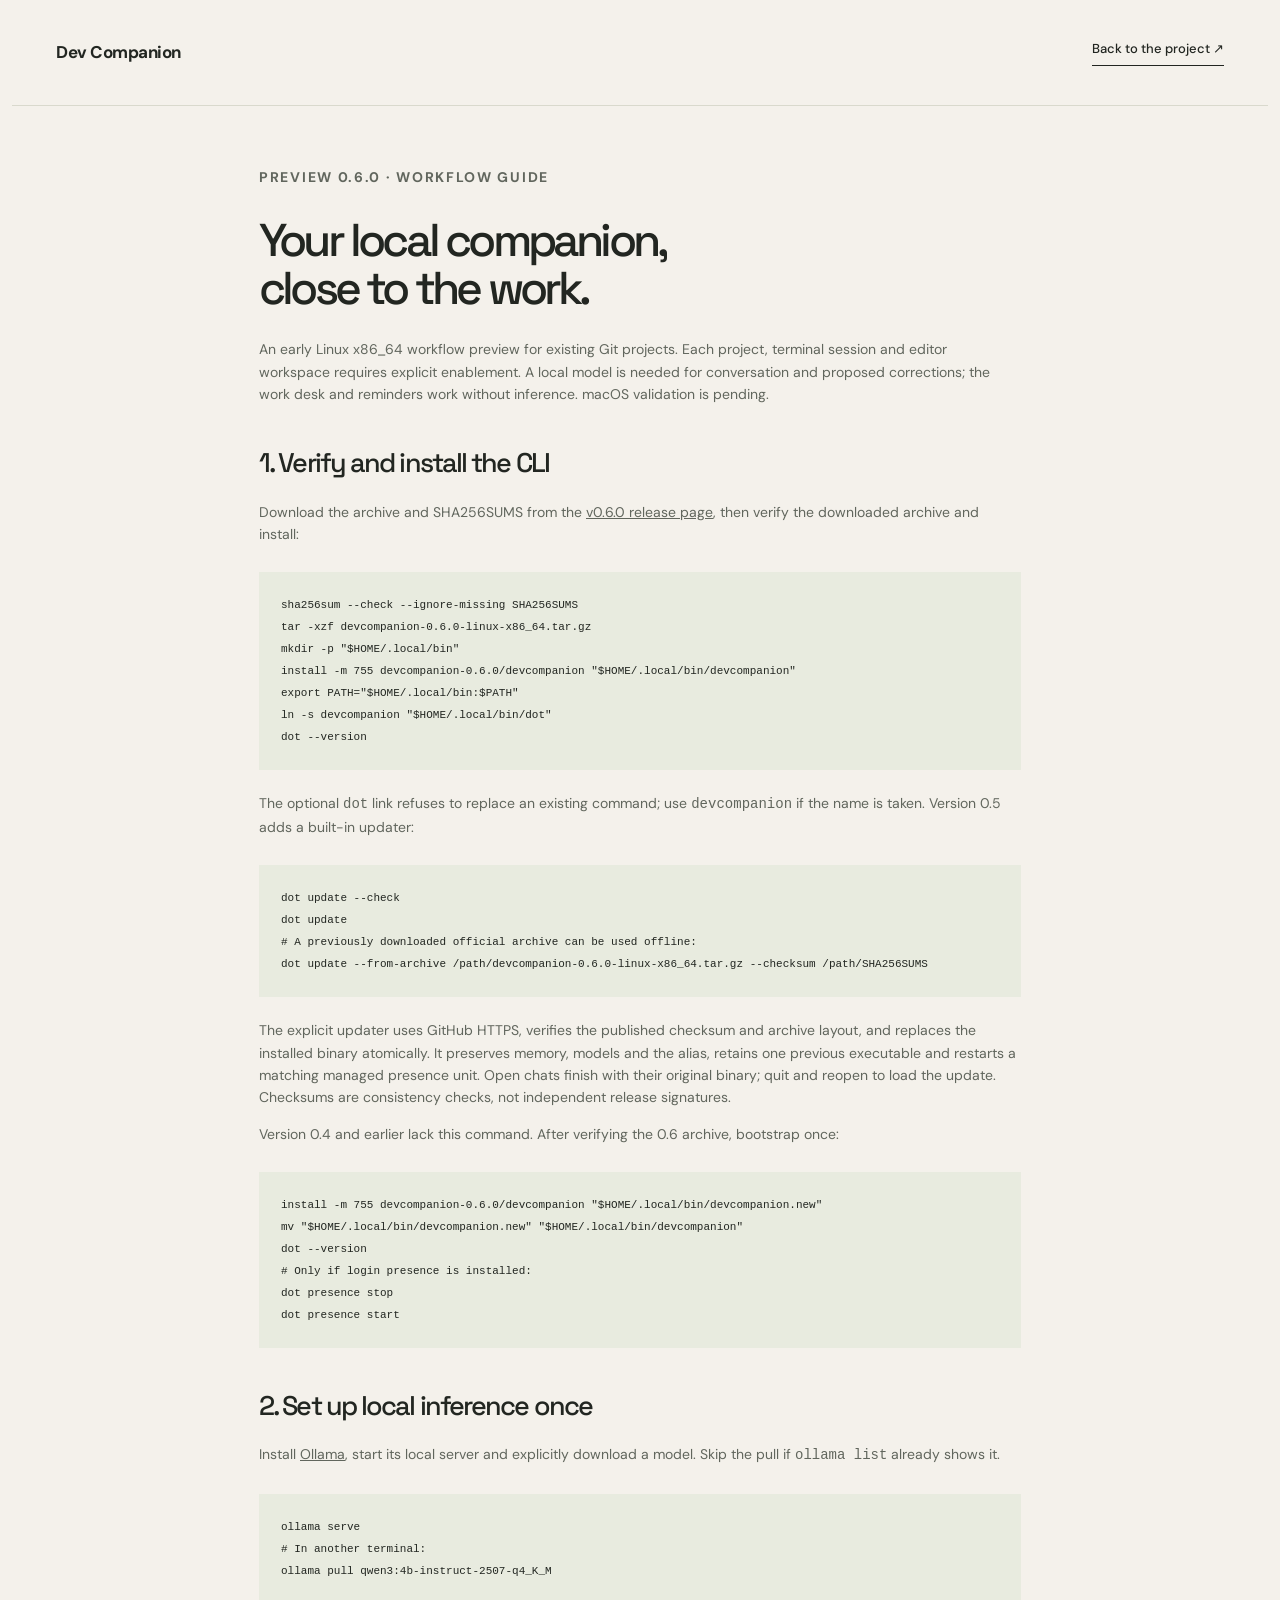
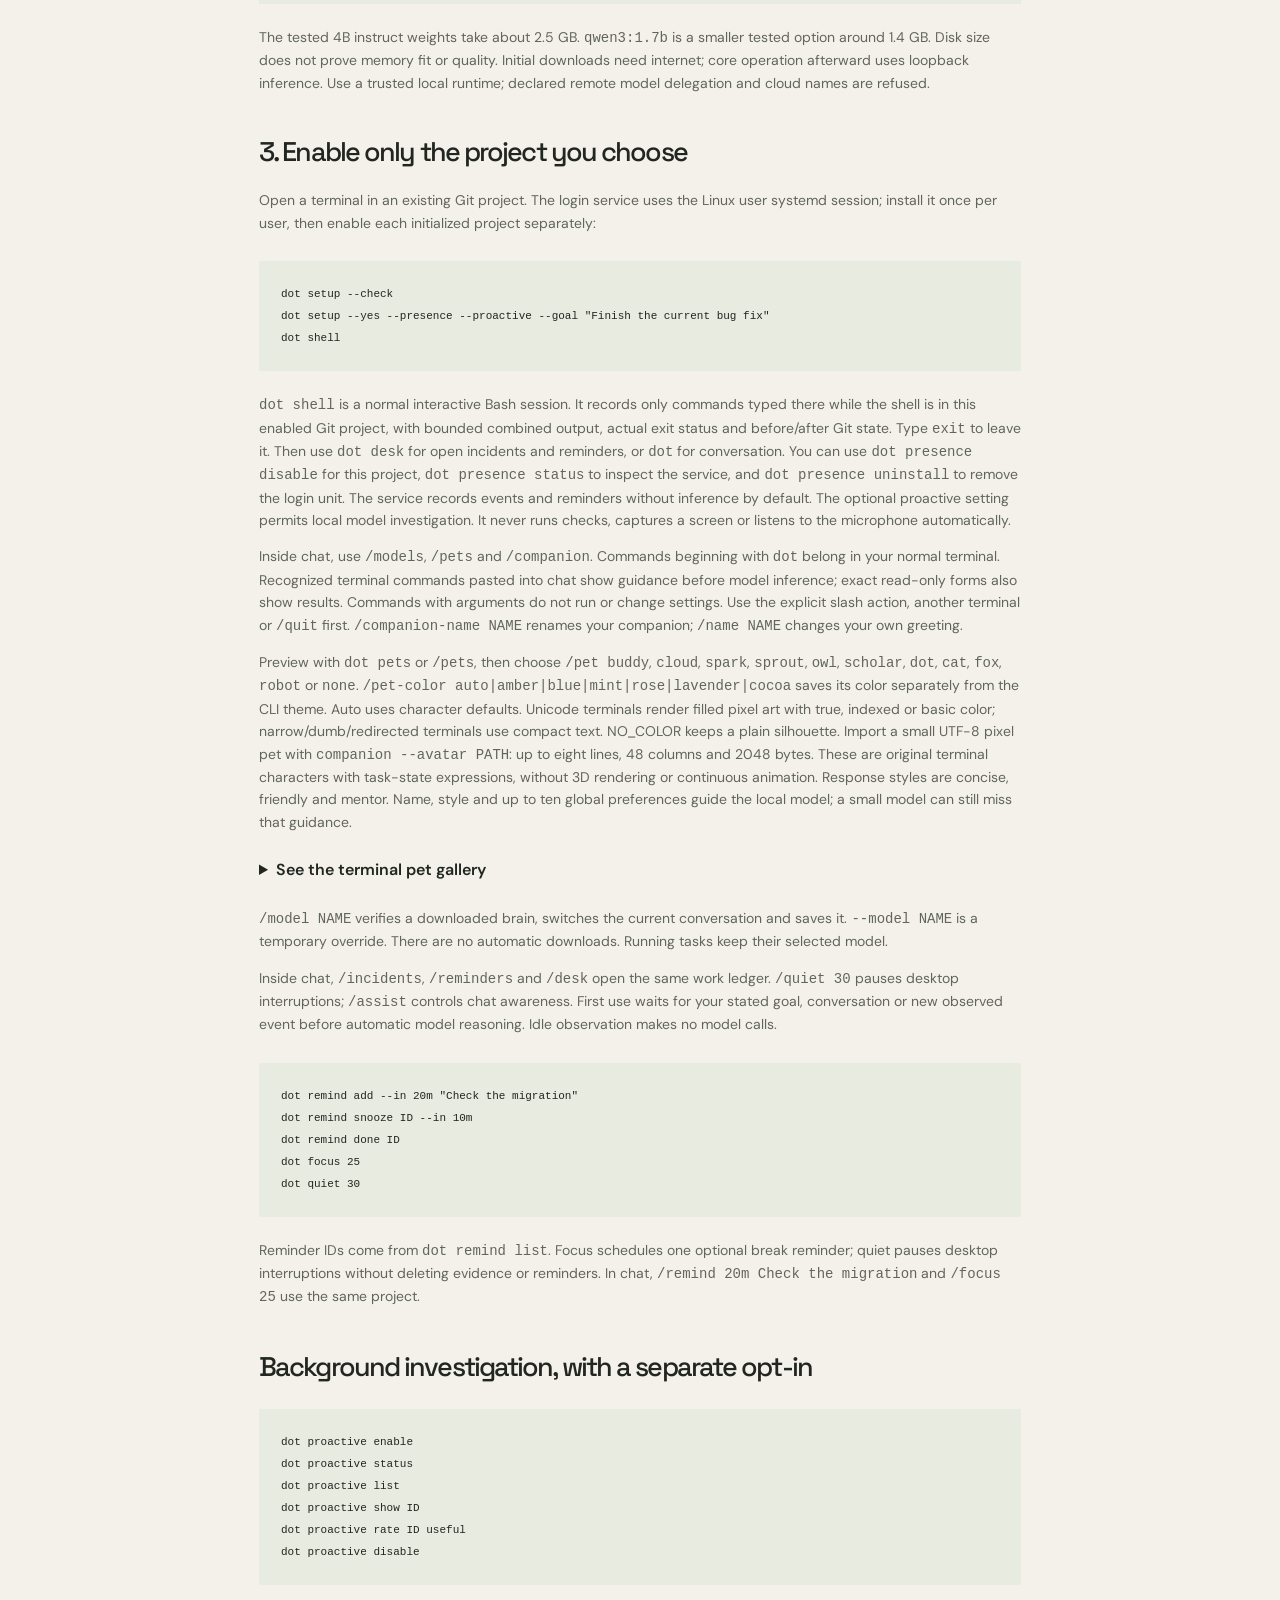
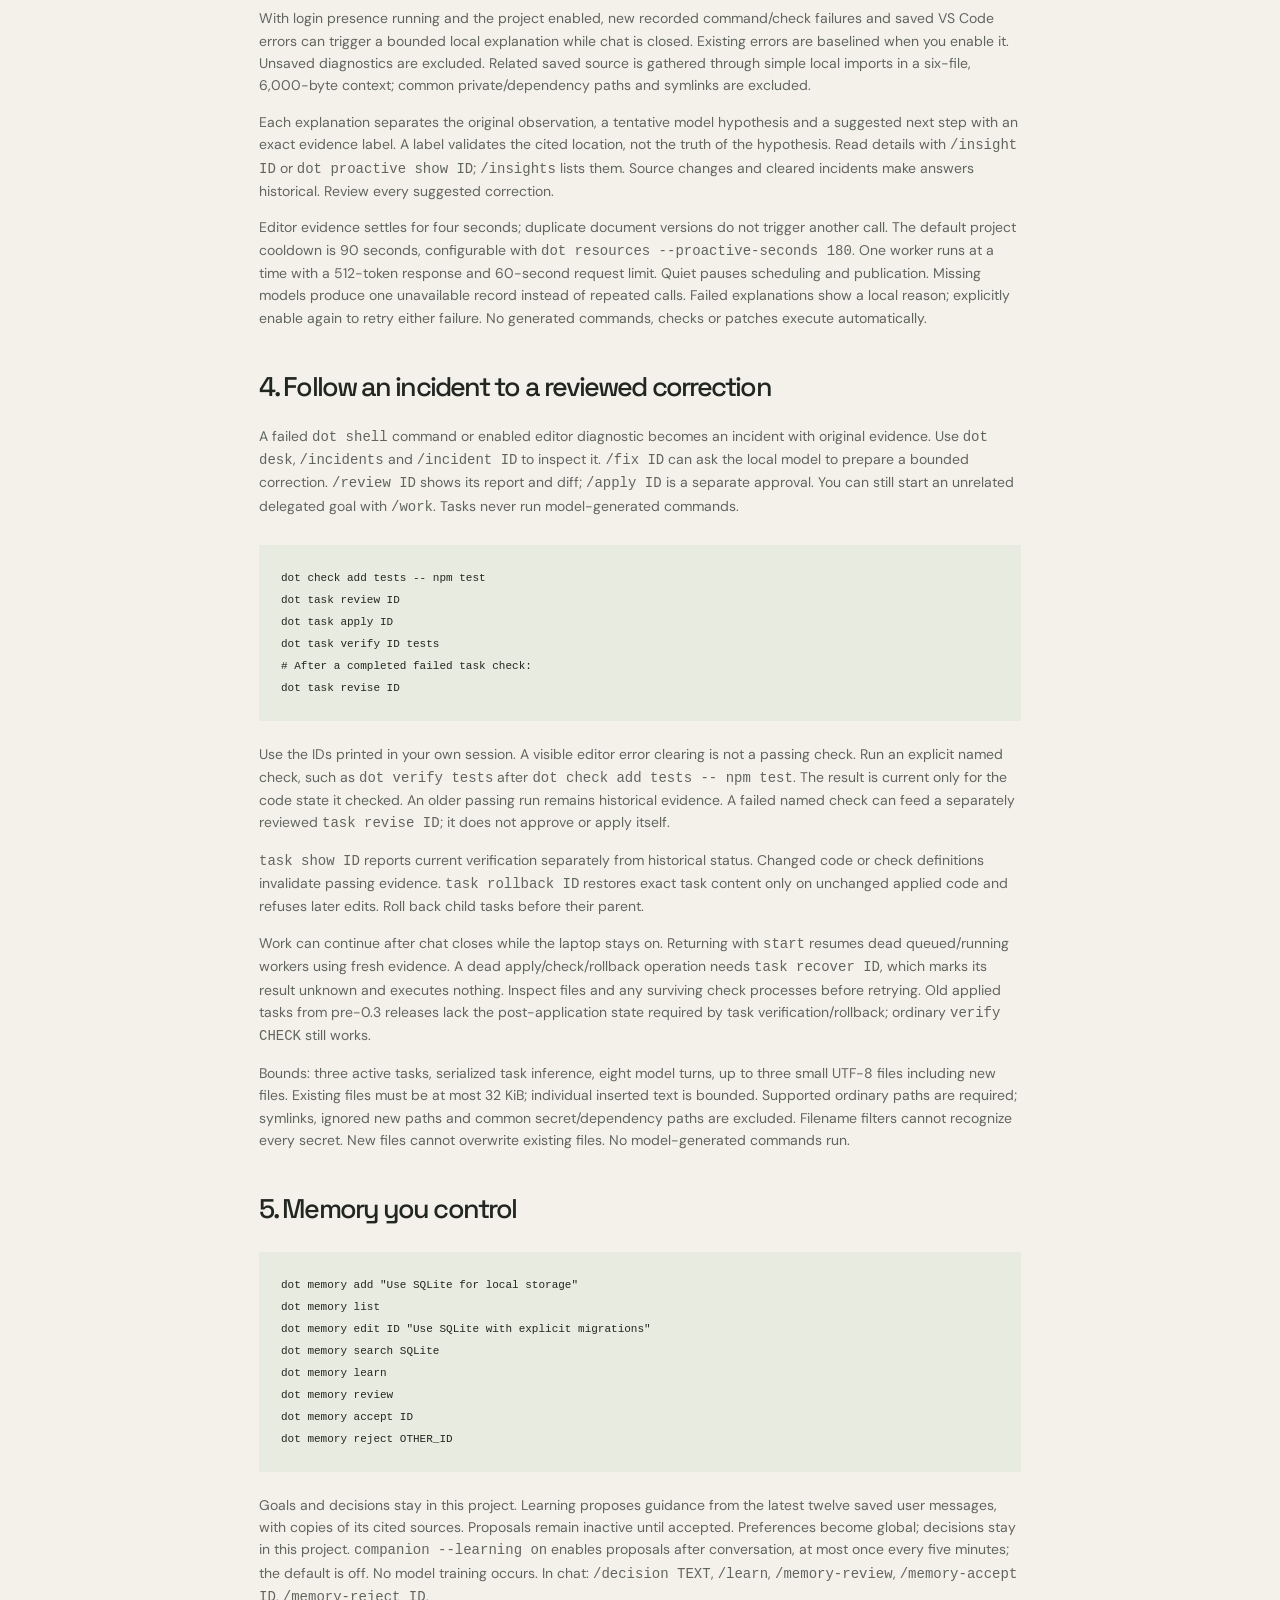
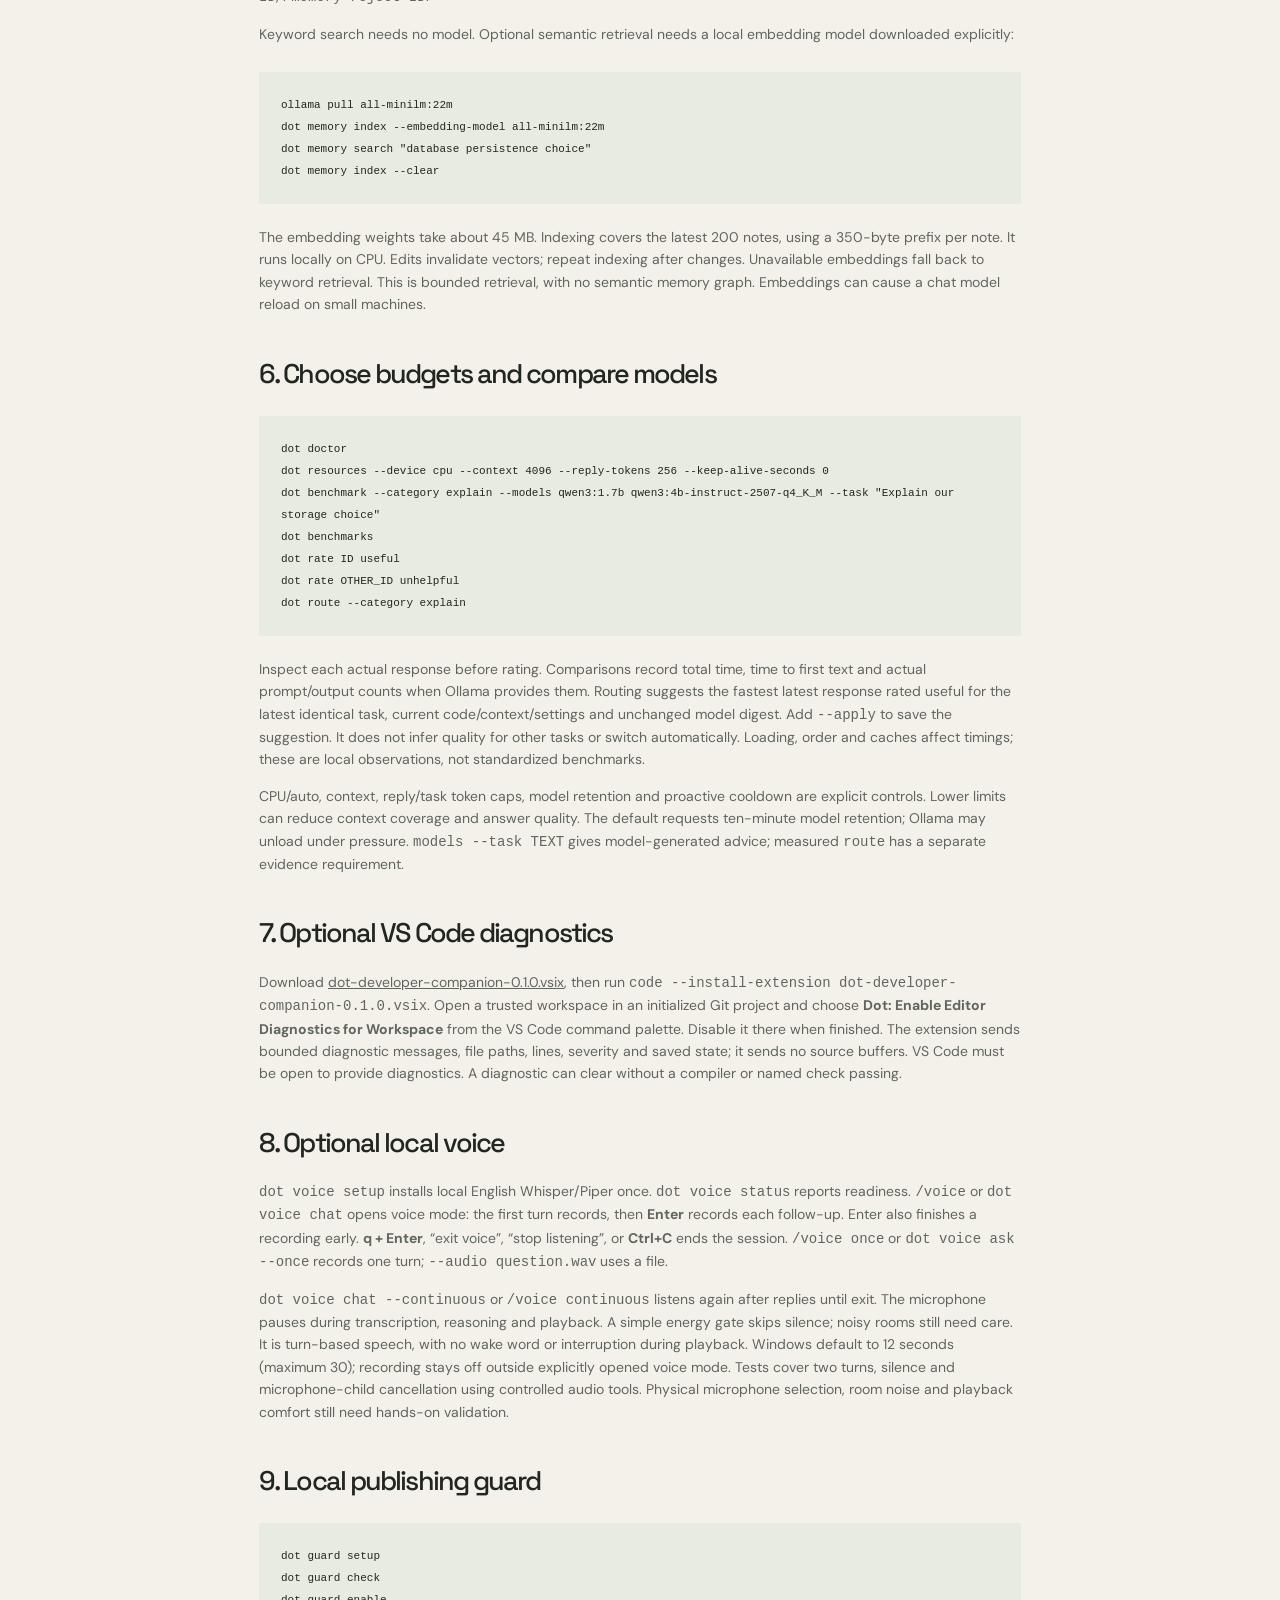
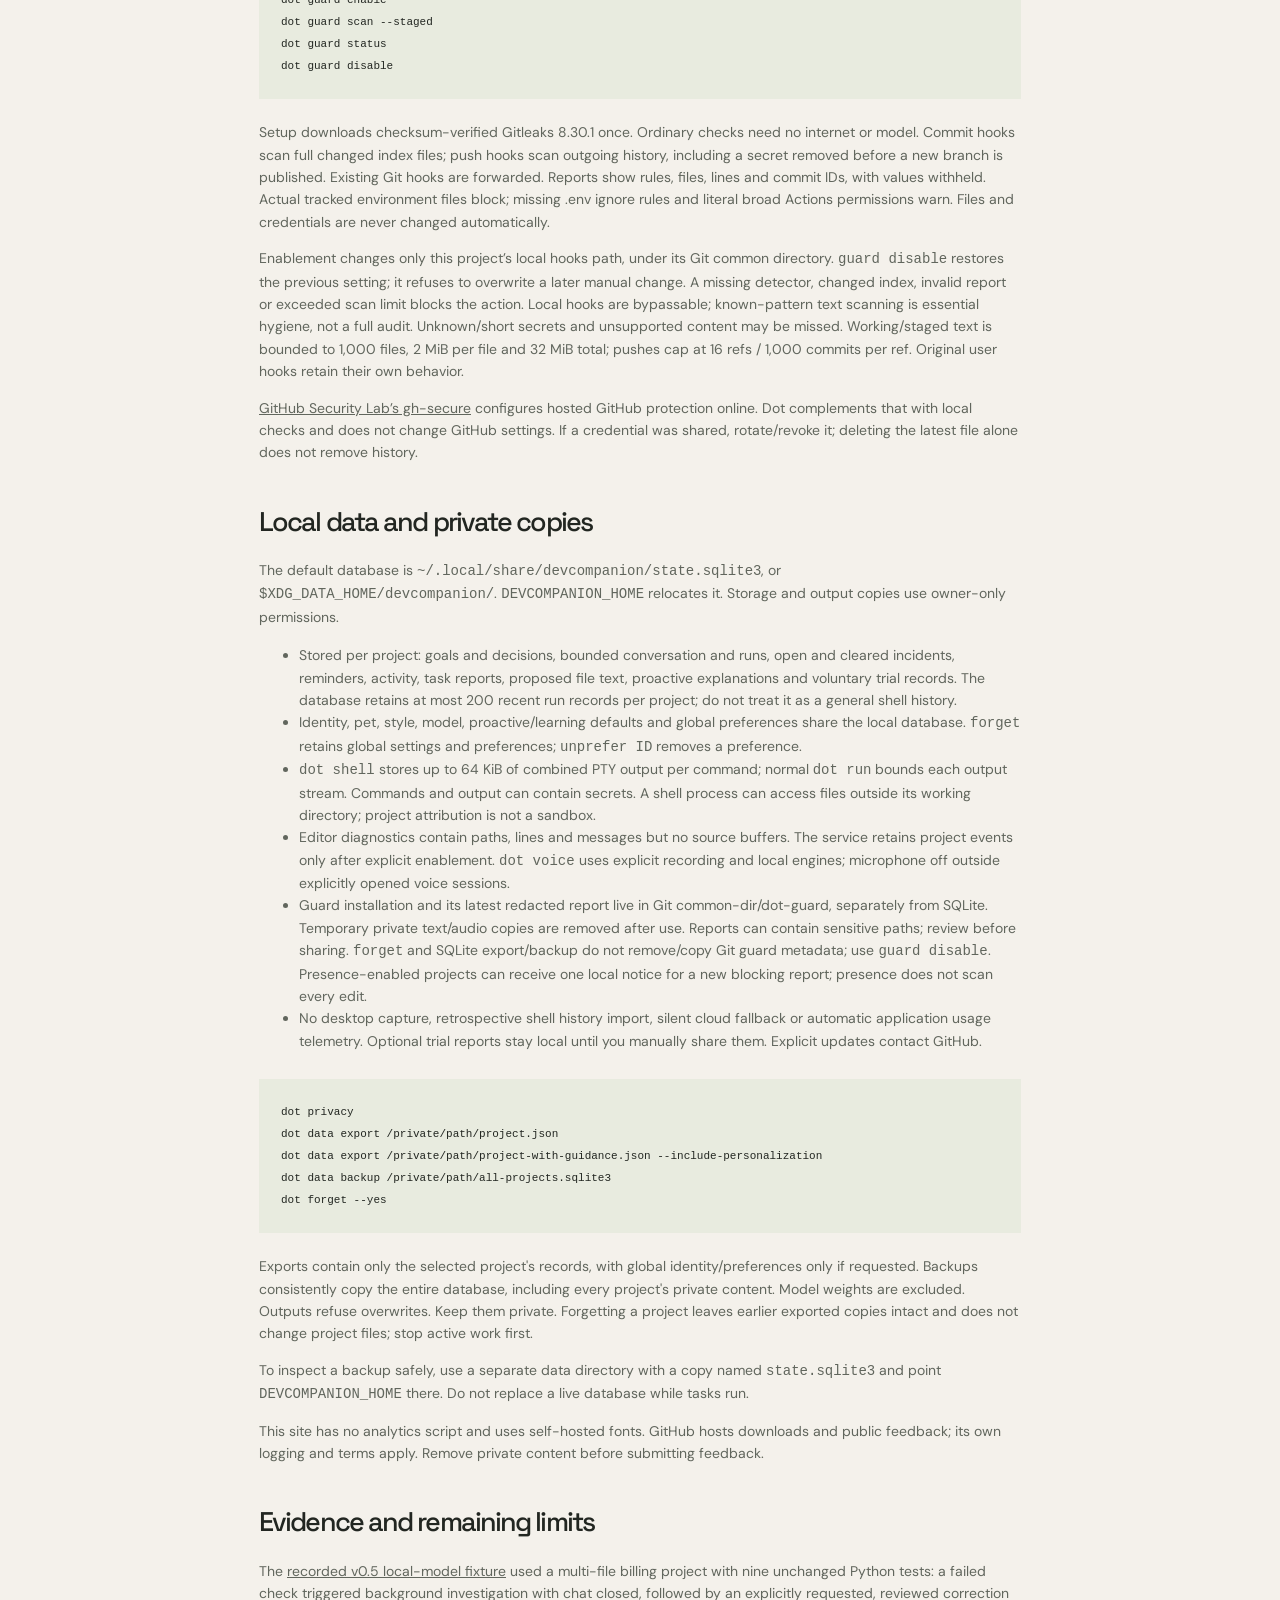
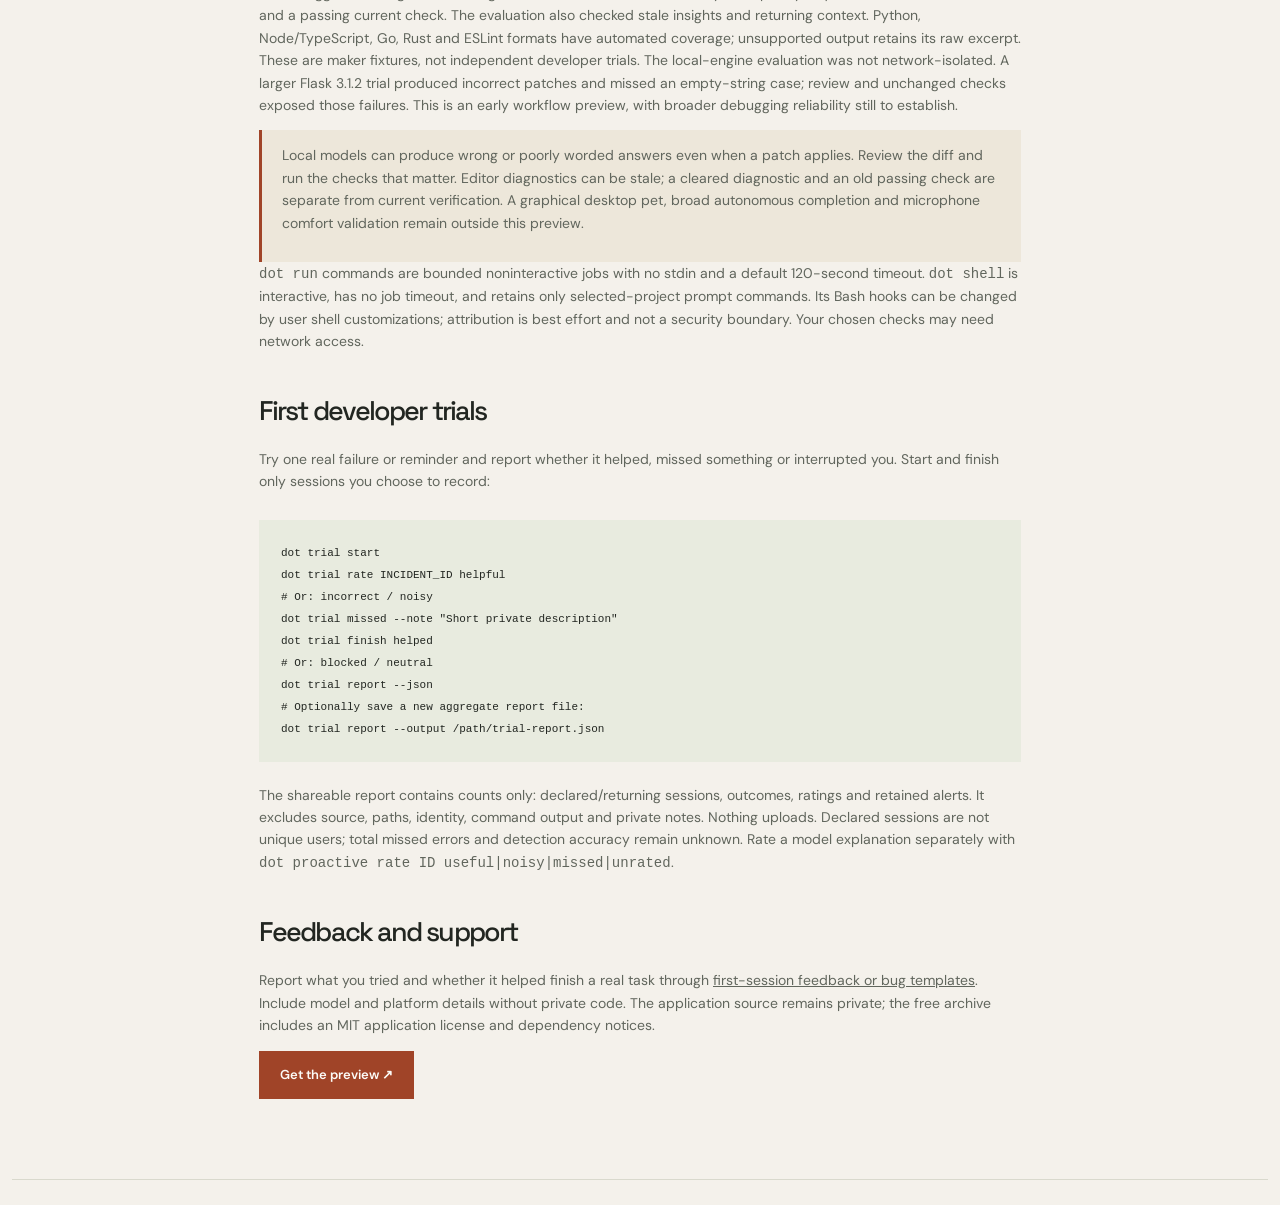
==== guide.html @ 2337be98 "Publish v0.6 secret guard and persistent voice guide" ====
<!doctype html>
<html lang="en"><head><meta charset="utf-8"><meta name="viewport" content="width=device-width,initial-scale=1">
<title>Setup, boundaries and privacy — Dev Companion</title>
<meta name="description" content="Set up the Linux developer workflow preview: project presence, real error evidence, reviewed corrections, optional editor diagnostics and local voice.">
<link rel="icon" href="./favicon.svg"><link rel="stylesheet" href="./fonts.css"><link rel="stylesheet" href="./style.css"></head>
<body><a class="skip" href="#main">Skip to content</a><header class="nav wrap"><a class="brand" href="./">Dev Companion</a><nav aria-label="Main navigation"><a class="nav-cta" href="./">Back to the project ↗</a></nav></header>
<main id="main" class="guide wrap"><p class="eyebrow">PREVIEW 0.6.0 · WORKFLOW GUIDE</p>
<h1>Your local companion,<br>close to the work.</h1>
<p>An early Linux x86_64 workflow preview for existing Git projects. Each project, terminal session and editor workspace requires explicit enablement. A local model is needed for conversation and proposed corrections; the work desk and reminders work without inference. macOS validation is pending.</p>
<h2 id="install">1. Verify and install the CLI</h2>
<p>Download the archive and SHA256SUMS from the <a href="https://github.com/ashuujha/devcompanion-launch/releases/tag/v0.6.0">v0.6.0 release page</a>, then verify the downloaded archive and install:</p>
<pre><code>sha256sum --check --ignore-missing SHA256SUMS
tar -xzf devcompanion-0.6.0-linux-x86_64.tar.gz
mkdir -p "$HOME/.local/bin"
install -m 755 devcompanion-0.6.0/devcompanion "$HOME/.local/bin/devcompanion"
export PATH="$HOME/.local/bin:$PATH"
ln -s devcompanion "$HOME/.local/bin/dot"
dot --version</code></pre>
<p>The optional <code>dot</code> link refuses to replace an existing command; use <code>devcompanion</code> if the name is taken. Version 0.5 adds a built-in updater:</p>
<pre><code>dot update --check
dot update
# A previously downloaded official archive can be used offline:
dot update --from-archive /path/devcompanion-0.6.0-linux-x86_64.tar.gz --checksum /path/SHA256SUMS</code></pre>
<p>The explicit updater uses GitHub HTTPS, verifies the published checksum and archive layout, and replaces the installed binary atomically. It preserves memory, models and the alias, retains one previous executable and restarts a matching managed presence unit. Open chats finish with their original binary; quit and reopen to load the update. Checksums are consistency checks, not independent release signatures.</p>
<p>Version 0.4 and earlier lack this command. After verifying the 0.6 archive, bootstrap once:</p>
<pre><code>install -m 755 devcompanion-0.6.0/devcompanion "$HOME/.local/bin/devcompanion.new"
mv "$HOME/.local/bin/devcompanion.new" "$HOME/.local/bin/devcompanion"
dot --version
# Only if login presence is installed:
dot presence stop
dot presence start</code></pre>
<h2>2. Set up local inference once</h2>
<p>Install <a href="https://ollama.com/download">Ollama</a>, start its local server and explicitly download a model. Skip the pull if <code>ollama list</code> already shows it.</p>
<pre><code>ollama serve
# In another terminal:
ollama pull qwen3:4b-instruct-2507-q4_K_M</code></pre>
<p>The tested 4B instruct weights take about 2.5 GB. <code>qwen3:1.7b</code> is a smaller tested option around 1.4 GB. Disk size does not prove memory fit or quality. Initial downloads need internet; core operation afterward uses loopback inference. Use a trusted local runtime; declared remote model delegation and cloud names are refused.</p>
<h2>3. Enable only the project you choose</h2>
<p>Open a terminal in an existing Git project. The login service uses the Linux user systemd session; install it once per user, then enable each initialized project separately:</p>
<pre><code>dot setup --check
dot setup --yes --presence --proactive --goal "Finish the current bug fix"
dot shell</code></pre>
<p><code>dot shell</code> is a normal interactive Bash session. It records only commands typed there while the shell is in this enabled Git project, with bounded combined output, actual exit status and before/after Git state. Type <code>exit</code> to leave it. Then use <code>dot desk</code> for open incidents and reminders, or <code>dot</code> for conversation. You can use <code>dot presence disable</code> for this project, <code>dot presence status</code> to inspect the service, and <code>dot presence uninstall</code> to remove the login unit. The service records events and reminders without inference by default. The optional proactive setting permits local model investigation. It never runs checks, captures a screen or listens to the microphone automatically.</p>
<p>Inside chat, use <code>/models</code>, <code>/pets</code> and <code>/companion</code>. Commands beginning with <code>dot</code> belong in your normal terminal. Recognized terminal commands pasted into chat show guidance before model inference; exact read-only forms also show results. Commands with arguments do not run or change settings. Use the explicit slash action, another terminal or <code>/quit</code> first. <code>/companion-name NAME</code> renames your companion; <code>/name NAME</code> changes your own greeting.</p>
<p>Preview with <code>dot pets</code> or <code>/pets</code>, then choose <code>/pet buddy</code>, <code>cloud</code>, <code>spark</code>, <code>sprout</code>, <code>owl</code>, <code>scholar</code>, <code>dot</code>, <code>cat</code>, <code>fox</code>, <code>robot</code> or <code>none</code>. <code>/pet-color auto|amber|blue|mint|rose|lavender|cocoa</code> saves its color separately from the CLI theme. Auto uses character defaults. Unicode terminals render filled pixel art with true, indexed or basic color; narrow/dumb/redirected terminals use compact text. NO_COLOR keeps a plain silhouette. Import a small UTF-8 pixel pet with <code>companion --avatar PATH</code>: up to eight lines, 48 columns and 2048 bytes. These are original terminal characters with task-state expressions, without 3D rendering or continuous animation. Response styles are concise, friendly and mentor. Name, style and up to ten global preferences guide the local model; a small model can still miss that guidance.</p>
<details class="pet-preview"><summary>See the terminal pet gallery</summary><img src="./pets-preview.png" alt="Rendered CLI fixture preview of buddy, cloud, spark, sprout, owl and scholar"><p>Rendered from a real terminal capture in a disposable fixture. Artwork is original.</p></details>
<p><code>/model NAME</code> verifies a downloaded brain, switches the current conversation and saves it. <code>--model NAME</code> is a temporary override. There are no automatic downloads. Running tasks keep their selected model.</p>
<p>Inside chat, <code>/incidents</code>, <code>/reminders</code> and <code>/desk</code> open the same work ledger. <code>/quiet 30</code> pauses desktop interruptions; <code>/assist</code> controls chat awareness. First use waits for your stated goal, conversation or new observed event before automatic model reasoning. Idle observation makes no model calls.</p>
<pre><code>dot remind add --in 20m "Check the migration"
dot remind snooze ID --in 10m
dot remind done ID
dot focus 25
dot quiet 30</code></pre>
<p>Reminder IDs come from <code>dot remind list</code>. Focus schedules one optional break reminder; quiet pauses desktop interruptions without deleting evidence or reminders. In chat, <code>/remind 20m Check the migration</code> and <code>/focus 25</code> use the same project.</p>
<h2 id="proactive">Background investigation, with a separate opt-in</h2>
<pre><code>dot proactive enable
dot proactive status
dot proactive list
dot proactive show ID
dot proactive rate ID useful
dot proactive disable</code></pre>
<p>With login presence running and the project enabled, new recorded command/check failures and saved VS Code errors can trigger a bounded local explanation while chat is closed. Existing errors are baselined when you enable it. Unsaved diagnostics are excluded. Related saved source is gathered through simple local imports in a six-file, 6,000-byte context; common private/dependency paths and symlinks are excluded.</p>
<p>Each explanation separates the original observation, a tentative model hypothesis and a suggested next step with an exact evidence label. A label validates the cited location, not the truth of the hypothesis. Read details with <code>/insight ID</code> or <code>dot proactive show ID</code>; <code>/insights</code> lists them. Source changes and cleared incidents make answers historical. Review every suggested correction.</p>
<p>Editor evidence settles for four seconds; duplicate document versions do not trigger another call. The default project cooldown is 90 seconds, configurable with <code>dot resources --proactive-seconds 180</code>. One worker runs at a time with a 512-token response and 60-second request limit. Quiet pauses scheduling and publication. Missing models produce one unavailable record instead of repeated calls. Failed explanations show a local reason; explicitly enable again to retry either failure. No generated commands, checks or patches execute automatically.</p>
<h2>4. Follow an incident to a reviewed correction</h2>
<p>A failed <code>dot shell</code> command or enabled editor diagnostic becomes an incident with original evidence. Use <code>dot desk</code>, <code>/incidents</code> and <code>/incident ID</code> to inspect it. <code>/fix ID</code> can ask the local model to prepare a bounded correction. <code>/review ID</code> shows its report and diff; <code>/apply ID</code> is a separate approval. You can still start an unrelated delegated goal with <code>/work</code>. Tasks never run model-generated commands.</p>
<pre><code>dot check add tests -- npm test
dot task review ID
dot task apply ID
dot task verify ID tests
# After a completed failed task check:
dot task revise ID</code></pre>
<p>Use the IDs printed in your own session. A visible editor error clearing is not a passing check. Run an explicit named check, such as <code>dot verify tests</code> after <code>dot check add tests -- npm test</code>. The result is current only for the code state it checked. An older passing run remains historical evidence. A failed named check can feed a separately reviewed <code>task revise ID</code>; it does not approve or apply itself.</p>
<p><code>task show ID</code> reports current verification separately from historical status. Changed code or check definitions invalidate passing evidence. <code>task rollback ID</code> restores exact task content only on unchanged applied code and refuses later edits. Roll back child tasks before their parent.</p>
<p>Work can continue after chat closes while the laptop stays on. Returning with <code>start</code> resumes dead queued/running workers using fresh evidence. A dead apply/check/rollback operation needs <code>task recover ID</code>, which marks its result unknown and executes nothing. Inspect files and any surviving check processes before retrying. Old applied tasks from pre-0.3 releases lack the post-application state required by task verification/rollback; ordinary <code>verify CHECK</code> still works.</p>
<p>Bounds: three active tasks, serialized task inference, eight model turns, up to three small UTF-8 files including new files. Existing files must be at most 32 KiB; individual inserted text is bounded. Supported ordinary paths are required; symlinks, ignored new paths and common secret/dependency paths are excluded. Filename filters cannot recognize every secret. New files cannot overwrite existing files. No model-generated commands run.</p>
<h2>5. Memory you control</h2>
<pre><code>dot memory add "Use SQLite for local storage"
dot memory list
dot memory edit ID "Use SQLite with explicit migrations"
dot memory search SQLite
dot memory learn
dot memory review
dot memory accept ID
dot memory reject OTHER_ID</code></pre>
<p>Goals and decisions stay in this project. Learning proposes guidance from the latest twelve saved user messages, with copies of its cited sources. Proposals remain inactive until accepted. Preferences become global; decisions stay in this project. <code>companion --learning on</code> enables proposals after conversation, at most once every five minutes; the default is off. No model training occurs. In chat: <code>/decision TEXT</code>, <code>/learn</code>, <code>/memory-review</code>, <code>/memory-accept ID</code>, <code>/memory-reject ID</code>.</p>
<p>Keyword search needs no model. Optional semantic retrieval needs a local embedding model downloaded explicitly:</p>
<pre><code>ollama pull all-minilm:22m
dot memory index --embedding-model all-minilm:22m
dot memory search "database persistence choice"
dot memory index --clear</code></pre>
<p>The embedding weights take about 45 MB. Indexing covers the latest 200 notes, using a 350-byte prefix per note. It runs locally on CPU. Edits invalidate vectors; repeat indexing after changes. Unavailable embeddings fall back to keyword retrieval. This is bounded retrieval, with no semantic memory graph. Embeddings can cause a chat model reload on small machines.</p>
<h2>6. Choose budgets and compare models</h2>
<pre><code>dot doctor
dot resources --device cpu --context 4096 --reply-tokens 256 --keep-alive-seconds 0
dot benchmark --category explain --models qwen3:1.7b qwen3:4b-instruct-2507-q4_K_M --task "Explain our storage choice"
dot benchmarks
dot rate ID useful
dot rate OTHER_ID unhelpful
dot route --category explain</code></pre>
<p>Inspect each actual response before rating. Comparisons record total time, time to first text and actual prompt/output counts when Ollama provides them. Routing suggests the fastest latest response rated useful for the latest identical task, current code/context/settings and unchanged model digest. Add <code>--apply</code> to save the suggestion. It does not infer quality for other tasks or switch automatically. Loading, order and caches affect timings; these are local observations, not standardized benchmarks.</p>
<p>CPU/auto, context, reply/task token caps, model retention and proactive cooldown are explicit controls. Lower limits can reduce context coverage and answer quality. The default requests ten-minute model retention; Ollama may unload under pressure. <code>models --task TEXT</code> gives model-generated advice; measured <code>route</code> has a separate evidence requirement.</p>
<h2 id="editor">7. Optional VS Code diagnostics</h2>
<p>Download <a href="https://github.com/ashuujha/devcompanion-launch/releases/download/v0.6.0/dot-developer-companion-0.1.0.vsix">dot-developer-companion-0.1.0.vsix</a>, then run <code>code --install-extension dot-developer-companion-0.1.0.vsix</code>. Open a trusted workspace in an initialized Git project and choose <strong>Dot: Enable Editor Diagnostics for Workspace</strong> from the VS Code command palette. Disable it there when finished. The extension sends bounded diagnostic messages, file paths, lines, severity and saved state; it sends no source buffers. VS Code must be open to provide diagnostics. A diagnostic can clear without a compiler or named check passing.</p>
<h2 id="voice">8. Optional local voice</h2>
<p><code>dot voice setup</code> installs local English Whisper/Piper once. <code>dot voice status</code> reports readiness. <code>/voice</code> or <code>dot voice chat</code> opens voice mode: the first turn records, then <strong>Enter</strong> records each follow-up. Enter also finishes a recording early. <strong>q + Enter</strong>, “exit voice”, “stop listening”, or <strong>Ctrl+C</strong> ends the session. <code>/voice once</code> or <code>dot voice ask --once</code> records one turn; <code>--audio question.wav</code> uses a file.</p>
<p><code>dot voice chat --continuous</code> or <code>/voice continuous</code> listens again after replies until exit. The microphone pauses during transcription, reasoning and playback. A simple energy gate skips silence; noisy rooms still need care. It is turn-based speech, with no wake word or interruption during playback. Windows default to 12 seconds (maximum 30); recording stays off outside explicitly opened voice mode. Tests cover two turns, silence and microphone-child cancellation using controlled audio tools. Physical microphone selection, room noise and playback comfort still need hands-on validation.</p>
<h2 id="security">9. Local publishing guard</h2>
<pre><code>dot guard setup
dot guard check
dot guard enable
dot guard scan --staged
dot guard status
dot guard disable</code></pre>
<p>Setup downloads checksum-verified Gitleaks 8.30.1 once. Ordinary checks need no internet or model. Commit hooks scan full changed index files; push hooks scan outgoing history, including a secret removed before a new branch is published. Existing Git hooks are forwarded. Reports show rules, files, lines and commit IDs, with values withheld. Actual tracked environment files block; missing .env ignore rules and literal broad Actions permissions warn. Files and credentials are never changed automatically.</p>
<p>Enablement changes only this project’s local hooks path, under its Git common directory. <code>guard disable</code> restores the previous setting; it refuses to overwrite a later manual change. A missing detector, changed index, invalid report or exceeded scan limit blocks the action. Local hooks are bypassable; known-pattern text scanning is essential hygiene, not a full audit. Unknown/short secrets and unsupported content may be missed. Working/staged text is bounded to 1,000 files, 2 MiB per file and 32 MiB total; pushes cap at 16 refs / 1,000 commits per ref. Original user hooks retain their own behavior.</p>
<p><a href="https://github.com/GitHubSecurityLab/gh-secure">GitHub Security Lab’s gh-secure</a> configures hosted GitHub protection online. Dot complements that with local checks and does not change GitHub settings. If a credential was shared, rotate/revoke it; deleting the latest file alone does not remove history.</p>
<h2 id="privacy">Local data and private copies</h2>
<p>The default database is <code>~/.local/share/devcompanion/state.sqlite3</code>, or <code>$XDG_DATA_HOME/devcompanion/</code>. <code>DEVCOMPANION_HOME</code> relocates it. Storage and output copies use owner-only permissions.</p>
<ul><li>Stored per project: goals and decisions, bounded conversation and runs, open and cleared incidents, reminders, activity, task reports, proposed file text, proactive explanations and voluntary trial records. The database retains at most 200 recent run records per project; do not treat it as a general shell history.</li><li>Identity, pet, style, model, proactive/learning defaults and global preferences share the local database. <code>forget</code> retains global settings and preferences; <code>unprefer ID</code> removes a preference.</li><li><code>dot shell</code> stores up to 64 KiB of combined PTY output per command; normal <code>dot run</code> bounds each output stream. Commands and output can contain secrets. A shell process can access files outside its working directory; project attribution is not a sandbox.</li><li>Editor diagnostics contain paths, lines and messages but no source buffers. The service retains project events only after explicit enablement. <code>dot voice</code> uses explicit recording and local engines; microphone off outside explicitly opened voice sessions.</li><li>Guard installation and its latest redacted report live in Git common-dir/dot-guard, separately from SQLite. Temporary private text/audio copies are removed after use. Reports can contain sensitive paths; review before sharing. <code>forget</code> and SQLite export/backup do not remove/copy Git guard metadata; use <code>guard disable</code>. Presence-enabled projects can receive one local notice for a new blocking report; presence does not scan every edit.</li><li>No desktop capture, retrospective shell history import, silent cloud fallback or automatic application usage telemetry. Optional trial reports stay local until you manually share them. Explicit updates contact GitHub.</li></ul>
<pre><code>dot privacy
dot data export /private/path/project.json
dot data export /private/path/project-with-guidance.json --include-personalization
dot data backup /private/path/all-projects.sqlite3
dot forget --yes</code></pre>
<p>Exports contain only the selected project's records, with global identity/preferences only if requested. Backups consistently copy the entire database, including every project's private content. Model weights are excluded. Outputs refuse overwrites. Keep them private. Forgetting a project leaves earlier exported copies intact and does not change project files; stop active work first.</p>
<p>To inspect a backup safely, use a separate data directory with a copy named <code>state.sqlite3</code> and point <code>DEVCOMPANION_HOME</code> there. Do not replace a live database while tasks run.</p>
<p>This site has no analytics script and uses self-hosted fonts. GitHub hosts downloads and public feedback; its own logging and terms apply. Remove private content before submitting feedback.</p>
<h2 id="limits">Evidence and remaining limits</h2>
<p>The <a href="./demo.txt">recorded v0.5 local-model fixture</a> used a multi-file billing project with nine unchanged Python tests: a failed check triggered background investigation with chat closed, followed by an explicitly requested, reviewed correction and a passing current check. The evaluation also checked stale insights and returning context. Python, Node/TypeScript, Go, Rust and ESLint formats have automated coverage; unsupported output retains its raw excerpt. These are maker fixtures, not independent developer trials. The local-engine evaluation was not network-isolated. A larger Flask 3.1.2 trial produced incorrect patches and missed an empty-string case; review and unchanged checks exposed those failures. This is an early workflow preview, with broader debugging reliability still to establish.</p>
<div class="notice"><p>Local models can produce wrong or poorly worded answers even when a patch applies. Review the diff and run the checks that matter. Editor diagnostics can be stale; a cleared diagnostic and an old passing check are separate from current verification. A graphical desktop pet, broad autonomous completion and microphone comfort validation remain outside this preview.</p></div>
<p><code>dot run</code> commands are bounded noninteractive jobs with no stdin and a default 120-second timeout. <code>dot shell</code> is interactive, has no job timeout, and retains only selected-project prompt commands. Its Bash hooks can be changed by user shell customizations; attribution is best effort and not a security boundary. Your chosen checks may need network access.</p>
<h2 id="trials">First developer trials</h2>
<p>Try one real failure or reminder and report whether it helped, missed something or interrupted you. Start and finish only sessions you choose to record:</p>
<pre><code>dot trial start
dot trial rate INCIDENT_ID helpful
# Or: incorrect / noisy
dot trial missed --note "Short private description"
dot trial finish helped
# Or: blocked / neutral
dot trial report --json
# Optionally save a new aggregate report file:
dot trial report --output /path/trial-report.json</code></pre>
<p>The shareable report contains counts only: declared/returning sessions, outcomes, ratings and retained alerts. It excludes source, paths, identity, command output and private notes. Nothing uploads. Declared sessions are not unique users; total missed errors and detection accuracy remain unknown. Rate a model explanation separately with <code>dot proactive rate ID useful|noisy|missed|unrated</code>.</p>
<h2>Feedback and support</h2><p>Report what you tried and whether it helped finish a real task through <a href="https://github.com/ashuujha/devcompanion-launch/issues/new/choose">first-session feedback or bug templates</a>. Include model and platform details without private code. The application source remains private; the free archive includes an MIT application license and dependency notices.</p>
<a class="button" href="./#start">Get the preview ↗</a></main><footer class="wrap"><a href="./">Dev Companion</a><a href="https://github.com/ashuujha/devcompanion-launch">Releases & feedback ↗</a></footer></body></html>
---- fonts.css ----
@font-face {
  font-family: 'DM Sans';
  font-style: normal;
  font-weight: 400;
  font-display: swap;
  src: url(./fonts/dm-sans-400.woff2) format('woff2');
  unicode-range: U+0000-00FF, U+0131, U+0152-0153, U+02BB-02BC, U+02C6, U+02DA, U+02DC, U+0304, U+0308, U+0329, U+2000-206F, U+20AC, U+2122, U+2191, U+2193, U+2212, U+2215, U+FEFF, U+FFFD;
}

@font-face {
  font-family: 'DM Sans';
  font-style: normal;
  font-weight: 500;
  font-display: swap;
  src: url(./fonts/dm-sans-500.woff2) format('woff2');
  unicode-range: U+0000-00FF, U+0131, U+0152-0153, U+02BB-02BC, U+02C6, U+02DA, U+02DC, U+0304, U+0308, U+0329, U+2000-206F, U+20AC, U+2122, U+2191, U+2193, U+2212, U+2215, U+FEFF, U+FFFD;
}

@font-face {
  font-family: 'DM Sans';
  font-style: normal;
  font-weight: 600;
  font-display: swap;
  src: url(./fonts/dm-sans-600.woff2) format('woff2');
  unicode-range: U+0000-00FF, U+0131, U+0152-0153, U+02BB-02BC, U+02C6, U+02DA, U+02DC, U+0304, U+0308, U+0329, U+2000-206F, U+20AC, U+2122, U+2191, U+2193, U+2212, U+2215, U+FEFF, U+FFFD;
}

@font-face {
  font-family: 'DM Sans';
  font-style: normal;
  font-weight: 700;
  font-display: swap;
  src: url(./fonts/dm-sans-700.woff2) format('woff2');
  unicode-range: U+0000-00FF, U+0131, U+0152-0153, U+02BB-02BC, U+02C6, U+02DA, U+02DC, U+0304, U+0308, U+0329, U+2000-206F, U+20AC, U+2122, U+2191, U+2193, U+2212, U+2215, U+FEFF, U+FFFD;
}

@font-face {
  font-family: 'Space Grotesk';
  font-style: normal;
  font-weight: 500;
  font-display: swap;
  src: url(./fonts/space-grotesk-500.woff2) format('woff2');
  unicode-range: U+0000-00FF, U+0131, U+0152-0153, U+02BB-02BC, U+02C6, U+02DA, U+02DC, U+0304, U+0308, U+0329, U+2000-206F, U+20AC, U+2122, U+2191, U+2193, U+2212, U+2215, U+FEFF, U+FFFD;
}

@font-face {
  font-family: 'Space Grotesk';
  font-style: normal;
  font-weight: 700;
  font-display: swap;
  src: url(./fonts/space-grotesk-700.woff2) format('woff2');
  unicode-range: U+0000-00FF, U+0131, U+0152-0153, U+02BB-02BC, U+02C6, U+02DA, U+02DC, U+0304, U+0308, U+0329, U+2000-206F, U+20AC, U+2122, U+2191, U+2193, U+2212, U+2215, U+FEFF, U+FFFD;
}
---- style.css ----
:root{--paper:#f4f1eb;--ink:#222621;--muted:#61665d;--line:#d9d9cd;--accent:#a04428;--white:#fcfbf7;--green:#47664d}*{box-sizing:border-box}html{scroll-behavior:smooth;scroll-padding-top:30px}body{margin:0;background:var(--paper);color:var(--ink);font-family:'DM Sans',Arial,sans-serif;line-height:1.6}a{color:inherit;text-decoration:none}button{font:inherit}a:focus-visible,button:focus-visible{outline:3px solid var(--accent);outline-offset:5px}button,a{-webkit-tap-highlight-color:transparent}button{cursor:pointer}[hidden]{display:none!important}.wrap{max-width:1256px;margin:auto;padding-left:44px;padding-right:44px}.nav{height:106px;display:flex;align-items:center;justify-content:space-between;border-bottom:1px solid var(--line)}.brand{display:inline-flex;align-items:center;gap:12px;font-weight:700;letter-spacing:-.5px;font-size:17px;white-space:nowrap}.mark{width:36px;height:36px;display:inline-flex;align-items:center;justify-content:center;background:var(--ink);color:var(--paper);border-radius:50%;font-family:'Space Grotesk',Arial;font-size:20px;letter-spacing:-3px;padding-right:3px}.mark span{color:#c0ccac}.preview{font-size:10px;font-weight:500;border:1px solid var(--line);padding:2px 7px;margin-left:0;border-radius:3px;letter-spacing:0}.nav nav{display:flex;align-items:center;gap:32px;font-size:13px;font-weight:500}.nav-cta{border-bottom:1px solid var(--ink);padding-bottom:5px}.nav-cta span{margin-left:15px}.hero{display:grid;grid-template-columns:1.05fr 1fr;gap:70px;padding-top:92px;padding-bottom:87px;align-items:center}.eyebrow{font-size:10px;font-weight:700;letter-spacing:1.7px;display:flex;align-items:center;gap:10px;margin:0 0 29px}.dot{display:inline-block;width:6px;height:6px;border-radius:50%;background:var(--green)}h1,h2,h3,p{margin-top:0}h1,h2,h3{font-family:'Space Grotesk',Arial,sans-serif}h1{font-size:clamp(48px,5.1vw,67px);line-height:1.03;font-weight:500;letter-spacing:-3.8px;margin-bottom:26px}h1 span{color:var(--accent)}.lead{font-size:17px;color:var(--muted);max-width:440px;line-height:1.75;margin-bottom:31px}.hero-actions{display:flex;align-items:center;gap:26px}.button{display:inline-flex;gap:25px;justify-content:space-between;align-items:center;border:1px solid var(--accent);padding:13px 20px;background:var(--accent);color:var(--white);font-weight:600;font-size:13px;transition:background .18s,transform .18s}.button:hover{background:#853820;transform:translateY(-2px)}.text-link{font-size:13px;font-weight:600;border-bottom:1px solid var(--line);padding:5px 0}.text-link span{margin-left:12px}.fine{font-size:10px;line-height:1.6;color:var(--muted);margin-top:16px;margin-bottom:0}.fine a{text-decoration:underline}.notebook{align-self:center;padding-top:20px}.notebook-heading{display:flex;justify-content:space-between;font-size:9px;letter-spacing:1.3px;font-weight:600;padding:0 0 15px}.terminal{background:#252b26;color:#e3e9de;border-radius:7px;box-shadow:14px 16px 0 #e0e3d7;overflow:hidden}.terminal-bar{background:#2d342f;height:43px;display:flex;align-items:center;gap:5px;padding:0 17px}.terminal-dot{background:#69746a;width:5px;height:5px;border-radius:50%}.terminal-title{font-size:9px;margin-left:16px;color:#bdc8bc;font-family:monospace}.local-badge{margin-left:auto;font-size:8px;color:#c6d6b4;border:1px solid #55634f;letter-spacing:1px;padding:1px 5px}.terminal-body{padding:28px 28px 24px;font-family:ui-monospace,'SFMono-Regular',Consolas,monospace;font-size:11px;line-height:1.9}.terminal-body p{margin-bottom:14px}.prompt{color:#d9a075;margin-right:12px}.terminal-muted{color:#acb9ab}.terminal-white{color:#ebefe5}.terminal-divider{border-bottom:1px solid #495146;margin:22px 0}.speaker{font-size:8px;letter-spacing:1.5px;color:#d2a383;margin-bottom:7px!important}.terminal-foot{font-size:9px;color:#b6c8a6;border-top:1px solid #495146;padding-top:14px;margin-top:22px!important;margin-bottom:0!important}.notebook-caption{display:flex;justify-content:space-between;font-size:9px;line-height:1.5;padding-top:30px;color:var(--muted)}.notebook-caption span:first-child{font-style:italic}.principles{border-top:1px solid var(--line);border-bottom:1px solid var(--line);display:flex;justify-content:space-between;gap:12px;padding-top:23px;padding-bottom:23px;font-size:9px;letter-spacing:1px;font-weight:600;color:var(--muted)}.experience{padding-top:96px;padding-bottom:94px}.section-intro{max-width:650px}.section-intro .eyebrow{margin-bottom:18px}h2{font-weight:500;font-size:40px;letter-spacing:-1.9px;line-height:1.16;margin-bottom:22px}.section-intro>p:last-child{font-size:15px;color:var(--muted);max-width:510px}.experience-grid{display:grid;grid-template-columns:1fr 1fr;gap:65px;margin-top:44px}.step{display:flex;align-items:flex-start;gap:20px;text-align:left;border:none;border-top:1px solid var(--line);background:transparent;padding:22px 12px 22px 0;width:100%;color:var(--ink);transition:padding-left .2s}.step:last-child{border-bottom:1px solid var(--line)}.step-number{font-size:10px;color:var(--muted);padding-top:5px;min-width:20px}.step>span:nth-child(2){display:flex;flex-direction:column;gap:6px}.step strong{font-family:'Space Grotesk',Arial;font-size:18px;letter-spacing:-.5px;font-weight:500}.step>span:nth-child(2)>span{font-size:12px;line-height:1.7;color:var(--muted);max-width:315px}.step-arrow{margin-left:auto;padding-top:3px;color:var(--muted)}.step.active{padding-left:13px;background:#ebece1}.step.active .step-number,.step.active .step-arrow{color:var(--accent)}.detail-panel{border:1px solid var(--line);background:var(--white);padding:28px 32px;min-height:340px}.panel-label{font-size:8px;letter-spacing:1.4px;color:var(--accent);font-weight:700;margin-bottom:14px}.detail-panel h3{font-size:24px;font-weight:500;letter-spacing:-1px;margin-bottom:14px}.detail-panel>div>p:not(.panel-label){font-size:12px;color:var(--muted);line-height:1.8}.memory-note{background:#eef0e5;padding:19px 21px;margin-top:22px;border-left:2px solid #718367}.note-label{font-size:8px;letter-spacing:1.1px;color:#53614e;font-weight:700}.memory-note p{font-size:12px;margin:10px 0 13px;line-height:1.8}.note-meta{font-size:9px;color:var(--muted)}.panel-foot{font-size:10px!important;margin:19px 0 0}.local-section{background:#e8ebdf;border-top:1px solid #d4d9ca;border-bottom:1px solid #d4d9ca}.local-grid{padding-top:77px;padding-bottom:77px;display:grid;grid-template-columns:.8fr 1.2fr;gap:100px}.local-grid h2{font-size:46px}.local-grid>div>p:not(.eyebrow){font-size:14px;max-width:315px;color:var(--muted);margin-bottom:25px}.local-facts{display:grid;grid-template-columns:1fr 1fr;gap:32px 42px;padding-top:6px}.local-facts article>span{font-size:9px;color:var(--accent);display:block;margin-bottom:12px}.local-facts h3{font-size:17px;font-weight:500;letter-spacing:-.6px;margin-bottom:10px}.local-facts p{font-size:12px;color:#50584d;margin:0;line-height:1.8}.start{padding-top:96px;padding-bottom:83px}.start-grid{display:grid;grid-template-columns:.8fr 1.2fr;gap:27px;margin-top:35px}.download-card{padding:28px;border:1px solid var(--line);background:var(--white)}.release-label{font-size:9px;letter-spacing:1.3px;color:var(--accent)}.download-card h3{font-size:24px;font-weight:500;letter-spacing:-1px;margin:14px 0 13px}.download-card>p:not(.fine){font-size:12px;color:var(--muted);max-width:285px}.download-card .button{margin-top:12px}.small-link{display:block;width:fit-content;font-size:10px;margin-top:16px}.setup-card{border:1px solid var(--line);padding:25px 28px;display:flex;flex-direction:column;background:#eaece2}.setup-title{display:flex;align-items:center;justify-content:space-between;gap:15px}.setup-title>span{font-size:8px;letter-spacing:1px;font-weight:600}.copy{border:1px solid #a5afa0;background:transparent;padding:6px 10px;font-size:9px;color:var(--ink)}pre{white-space:pre-wrap;overflow-wrap:anywhere;font-size:11px;line-height:2;margin:27px 0 22px}code{font-family:ui-monospace,'SFMono-Regular',Consolas,monospace}.setup-card>p{font-size:11px;color:var(--muted);line-height:1.9;margin-top:auto;margin-bottom:0}.feedback{border-top:1px solid var(--line);padding-top:53px;padding-bottom:64px;display:flex;align-items:center;justify-content:space-between;gap:50px}.feedback h2{font-size:30px;letter-spacing:-1.2px}.feedback .eyebrow{margin-bottom:17px}.feedback p:last-child{font-size:12px;max-width:555px;color:var(--muted);margin:0}.outline{background:transparent;color:var(--accent);white-space:nowrap}.outline:hover{background:#f0e4d9}footer{display:flex;align-items:center;justify-content:space-between;gap:22px;border-top:1px solid var(--line);padding-top:28px;padding-bottom:28px}footer .brand{font-size:13px}footer .mark{width:28px;height:28px;font-size:16px}footer p{font-size:9px;color:var(--muted);margin:0}footer>div{display:flex;gap:20px;font-size:9px}.skip{position:absolute;top:-100px;left:20px;padding:10px 20px;background:var(--ink);color:white;z-index:10}.skip:focus{top:10px}.sr-only{position:absolute;width:1px;height:1px;margin:-1px;padding:0;overflow:hidden;clip:rect(0,0,0,0);white-space:nowrap;border:0}.guide{max-width:850px;padding-top:60px;padding-bottom:80px}.guide h1{font-size:46px}.guide h2{font-size:27px;margin-top:42px}.guide h3{font-size:19px;margin-top:26px}.guide p,.guide li{font-size:14px;color:var(--muted)}.guide a:not(.button){text-decoration:underline}.guide pre{background:#e8ebdf;padding:22px}.guide table{border-collapse:collapse;width:100%;font-size:12px}.guide td,.guide th{text-align:left;vertical-align:top;border-bottom:1px solid var(--line);padding:12px}.guide th{font-weight:600}.guide .notice{border-left:3px solid var(--accent);padding:14px 20px;background:#ede7da}
@media(min-width:1450px){.hero{padding-top:115px;padding-bottom:112px}h1{font-size:72px}.notebook{padding-top:20px}}
@media(max-width:1000px){.wrap{padding-left:30px;padding-right:30px}.hero{gap:35px;padding-top:66px}h1{font-size:54px;letter-spacing:-2.8px}.hero-actions{gap:18px;flex-wrap:wrap}.terminal-body{padding:22px}.local-grid{gap:65px}.experience-grid{gap:35px}.principles{font-size:8px}.setup-title{align-items:flex-start}.nav nav{gap:22px}}
@media(max-width:760px){.wrap{padding-left:23px;padding-right:23px}.nav{height:84px}.nav nav>a:not(.nav-cta){display:none}.nav nav{font-size:11px}.brand{font-size:14px;gap:9px}.preview{display:none}.hero{grid-template-columns:1fr;gap:33px;padding-top:48px;padding-bottom:45px}h1{font-size:56px;letter-spacing:-3px}.lead{font-size:15px;max-width:430px}.eyebrow{font-size:8px;margin-bottom:24px;letter-spacing:1.1px}.hero-actions{gap:23px}.fine{font-size:9px}.notebook{max-width:490px;width:100%;padding:5px 10px 0 0}.terminal-body{font-size:10px;line-height:1.9;padding:24px}.principles{display:grid;grid-template-columns:1fr 1fr;gap:15px;font-size:8px;letter-spacing:.6px;padding-top:20px;padding-bottom:20px}.experience{padding-top:57px;padding-bottom:57px}h2{font-size:33px;letter-spacing:-1.5px}.section-intro>p:last-child{font-size:13px}.experience-grid{grid-template-columns:1fr;gap:24px;margin-top:28px}.step{padding-top:18px;padding-bottom:18px}.detail-panel{padding:24px;min-height:330px}.local-grid{grid-template-columns:1fr;gap:35px;padding-top:48px;padding-bottom:50px}.local-grid h2{font-size:38px}.local-facts{gap:27px 21px}.local-facts h3{font-size:16px}.local-facts p{font-size:11px}.start{padding-top:57px;padding-bottom:50px}.start-grid{grid-template-columns:1fr;gap:20px}.setup-card,.download-card{padding:24px}.setup-title{align-items:center}.feedback{flex-direction:column;align-items:flex-start;gap:25px;padding-top:38px;padding-bottom:45px}.feedback h2{font-size:28px}footer{flex-wrap:wrap;justify-content:flex-start;gap:17px}footer p{width:100%;order:3}footer>div{margin-left:auto;gap:15px}.guide{padding-top:40px}.guide h1{font-size:36px}.guide table{font-size:11px}.guide td,.guide th{padding:9px 5px}}
@media(prefers-reduced-motion:reduce){html{scroll-behavior:auto}*{transition:none!important}}

.terminal-identity{display:flex;align-items:center;gap:18px;margin-bottom:18px}.terminal-identity p{margin:0}.terminal-pet{flex-shrink:0;image-rendering:pixelated;object-fit:contain}.pet-preview{margin:24px 0}.pet-preview summary{cursor:pointer;font-weight:600}.pet-preview img{display:block;max-width:100%;height:auto;margin-top:16px;border-radius:6px}
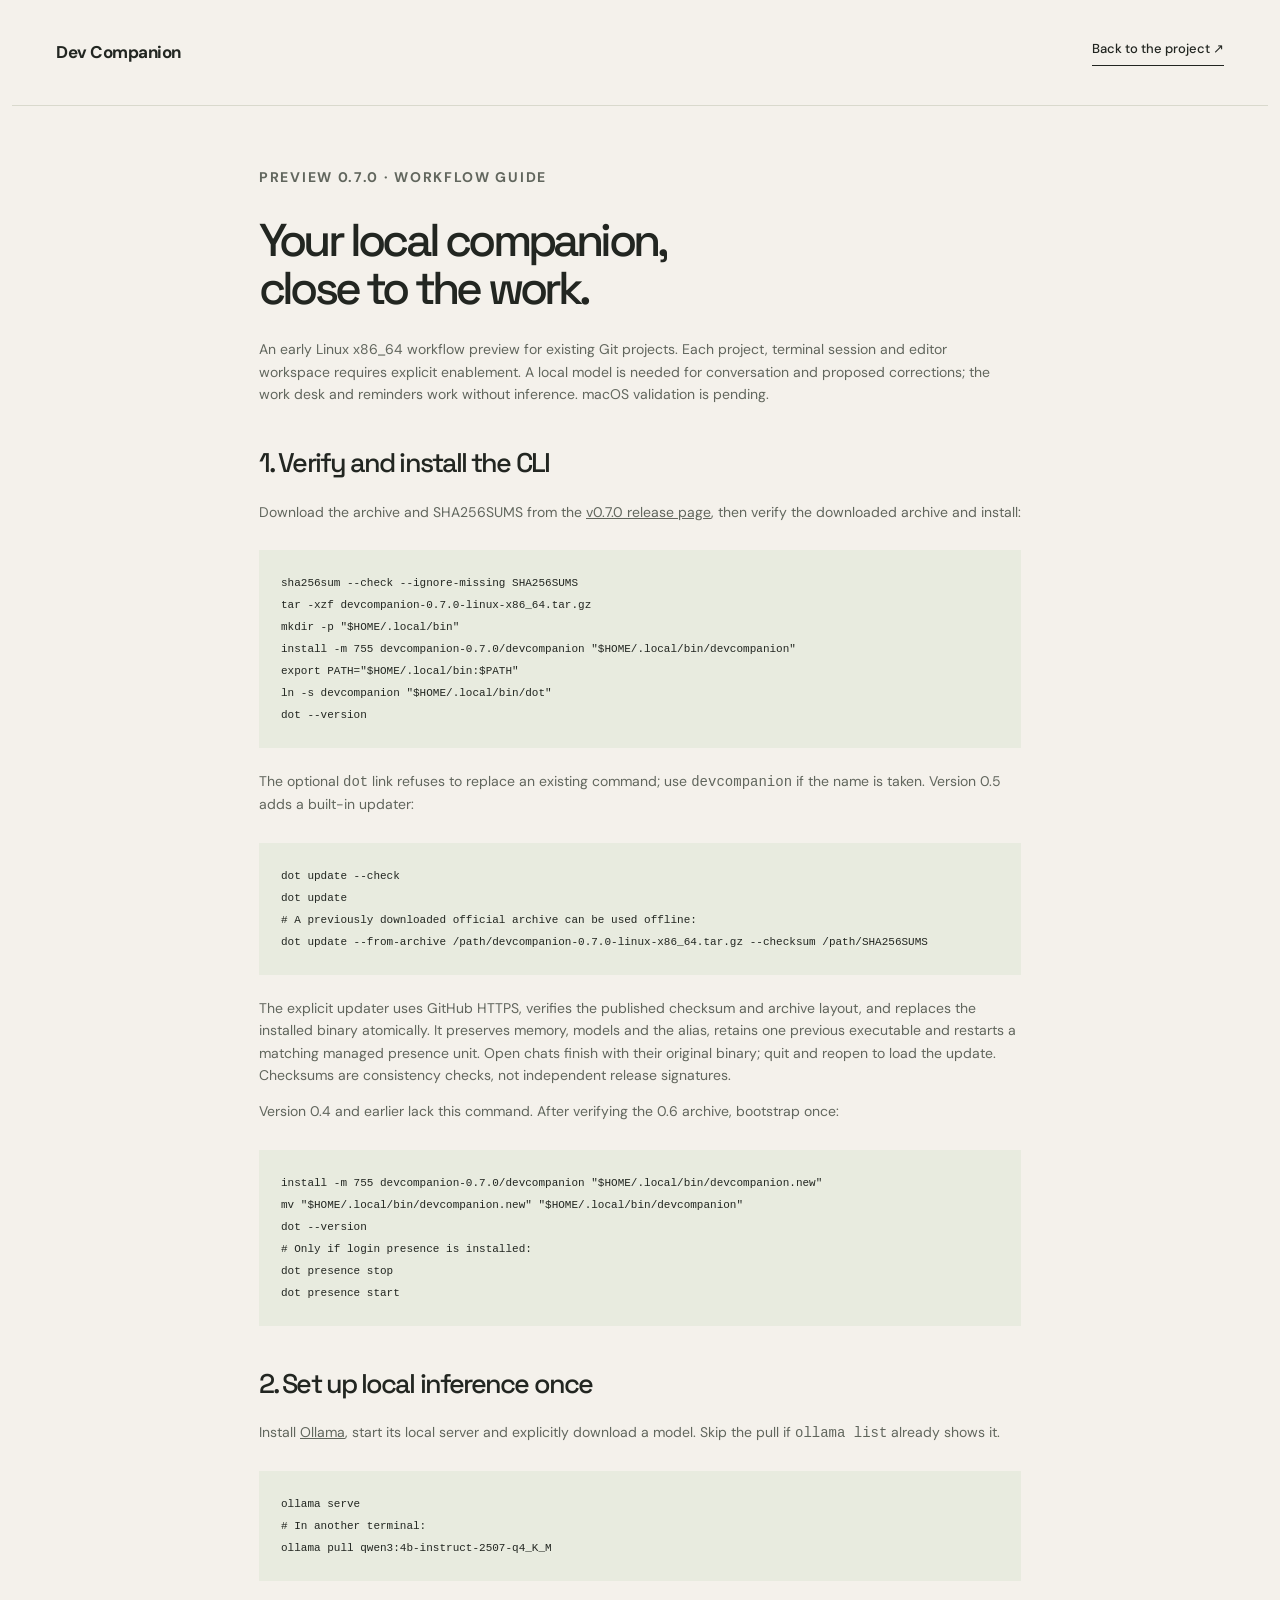
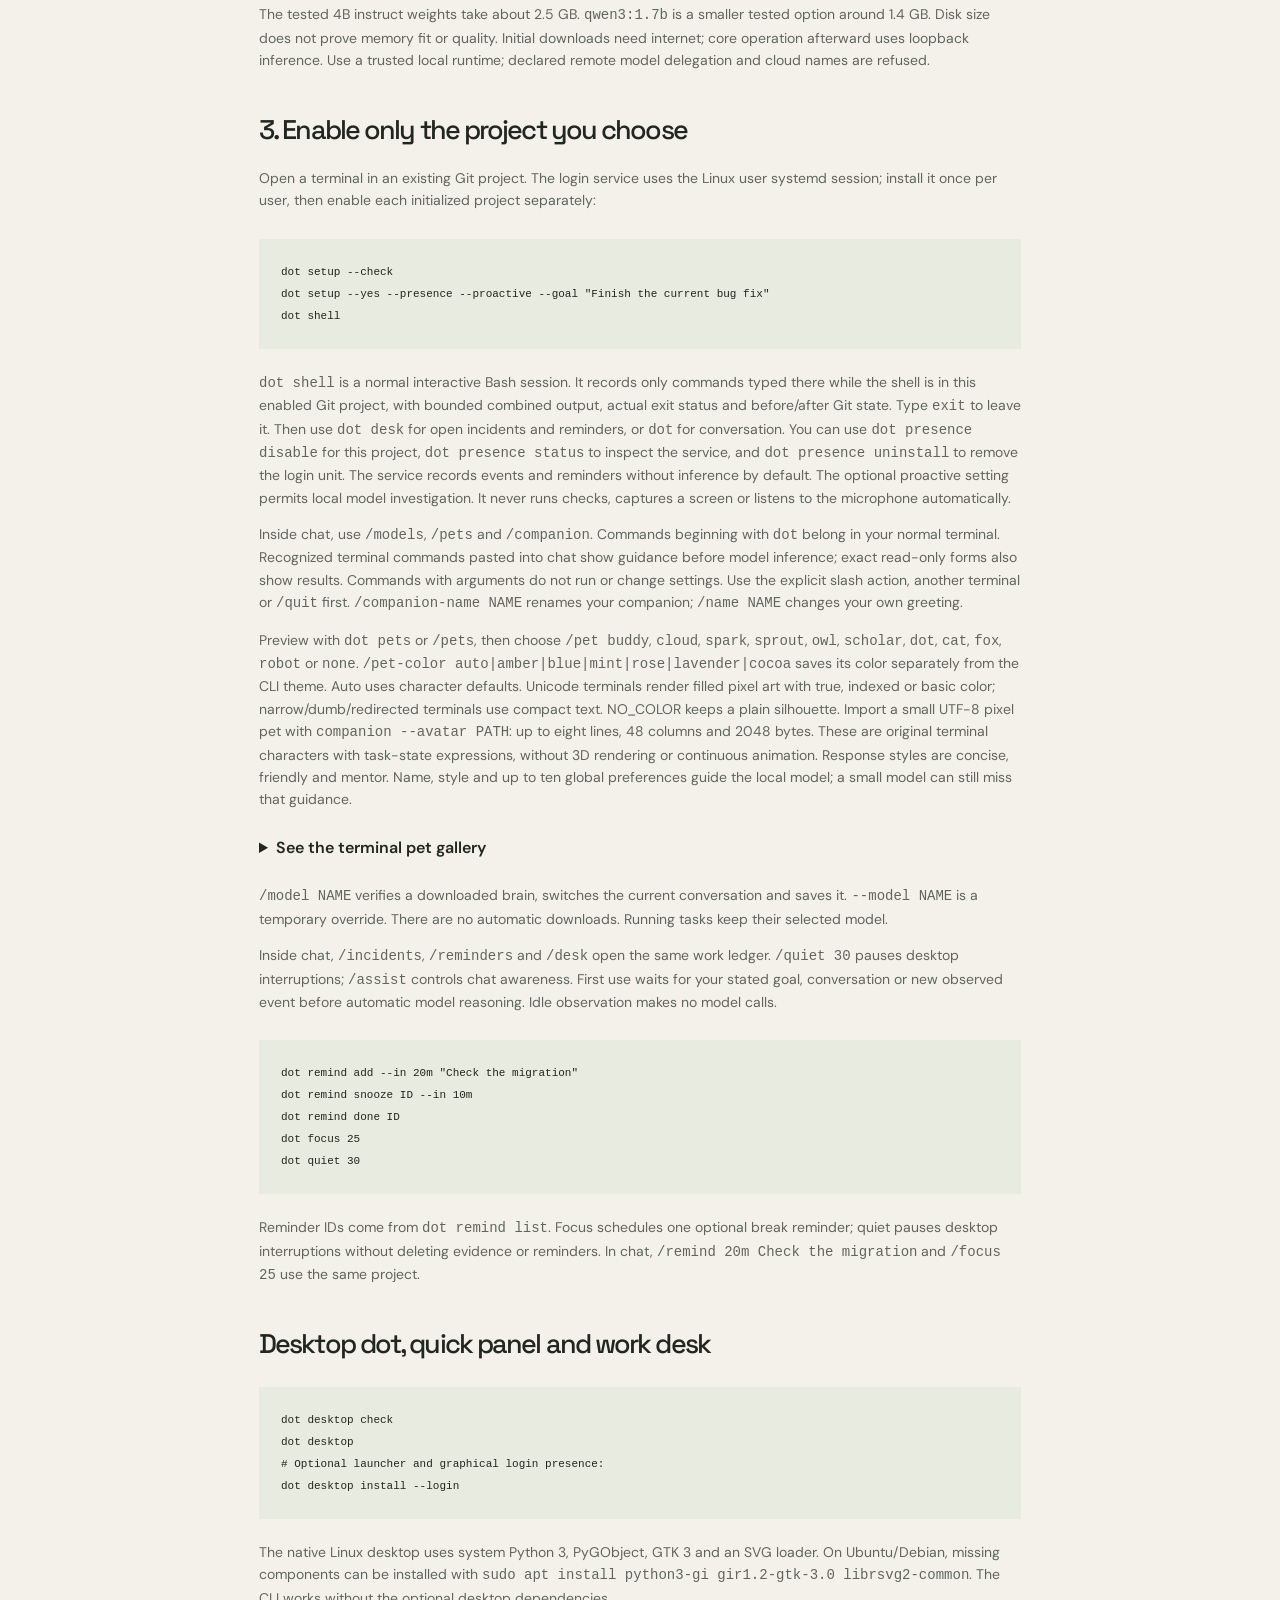
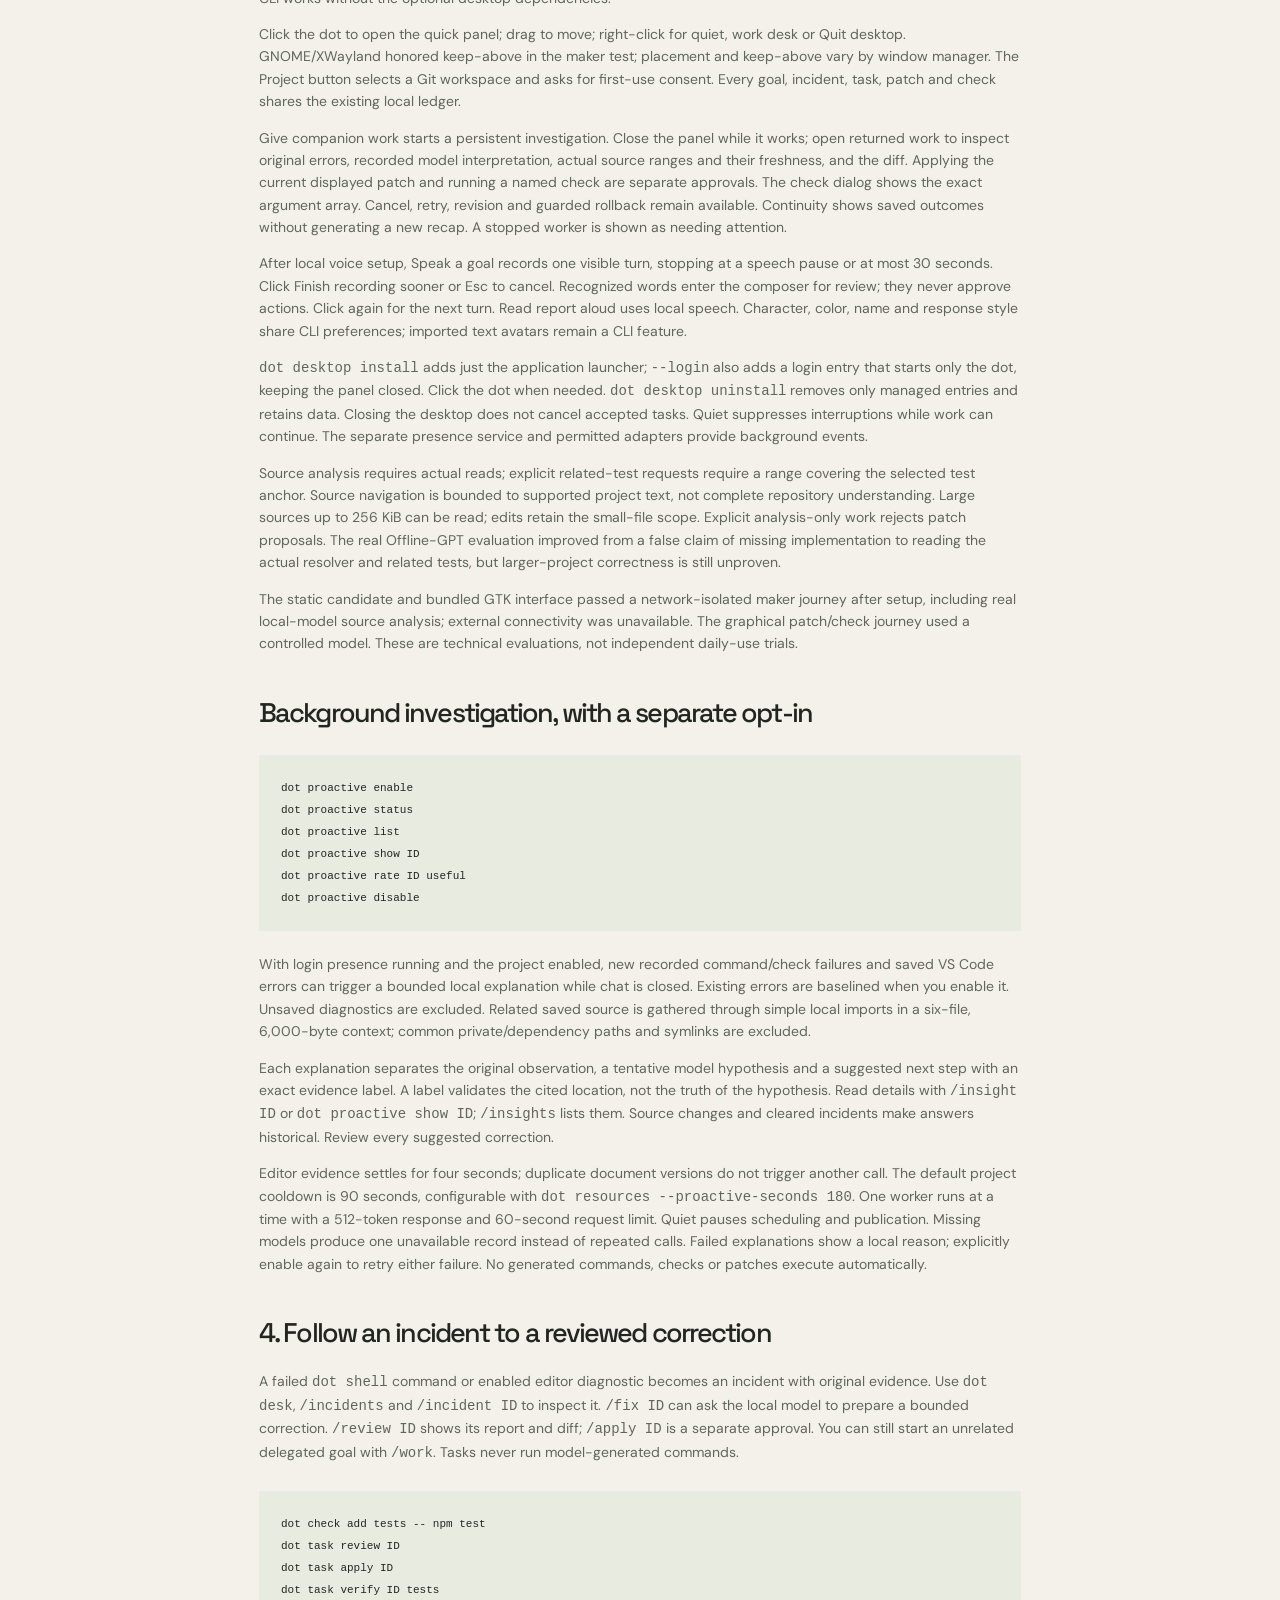
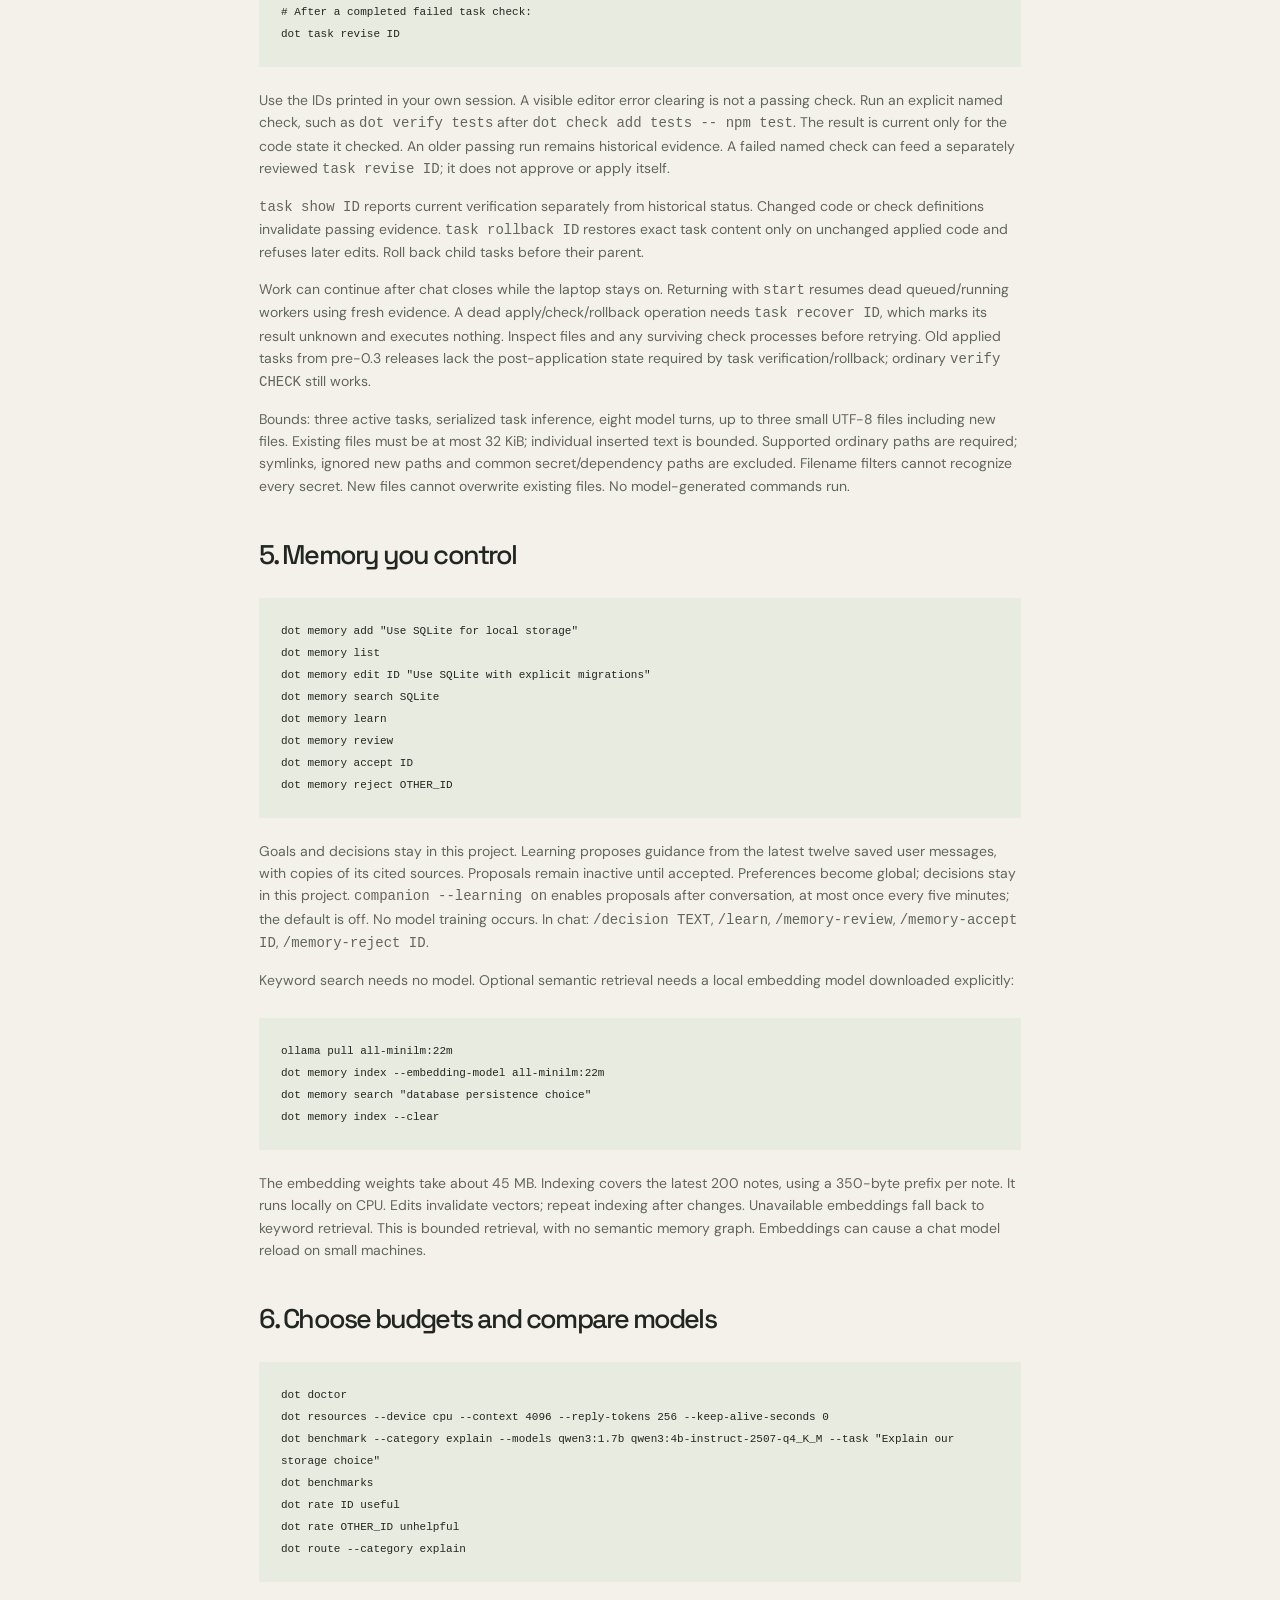
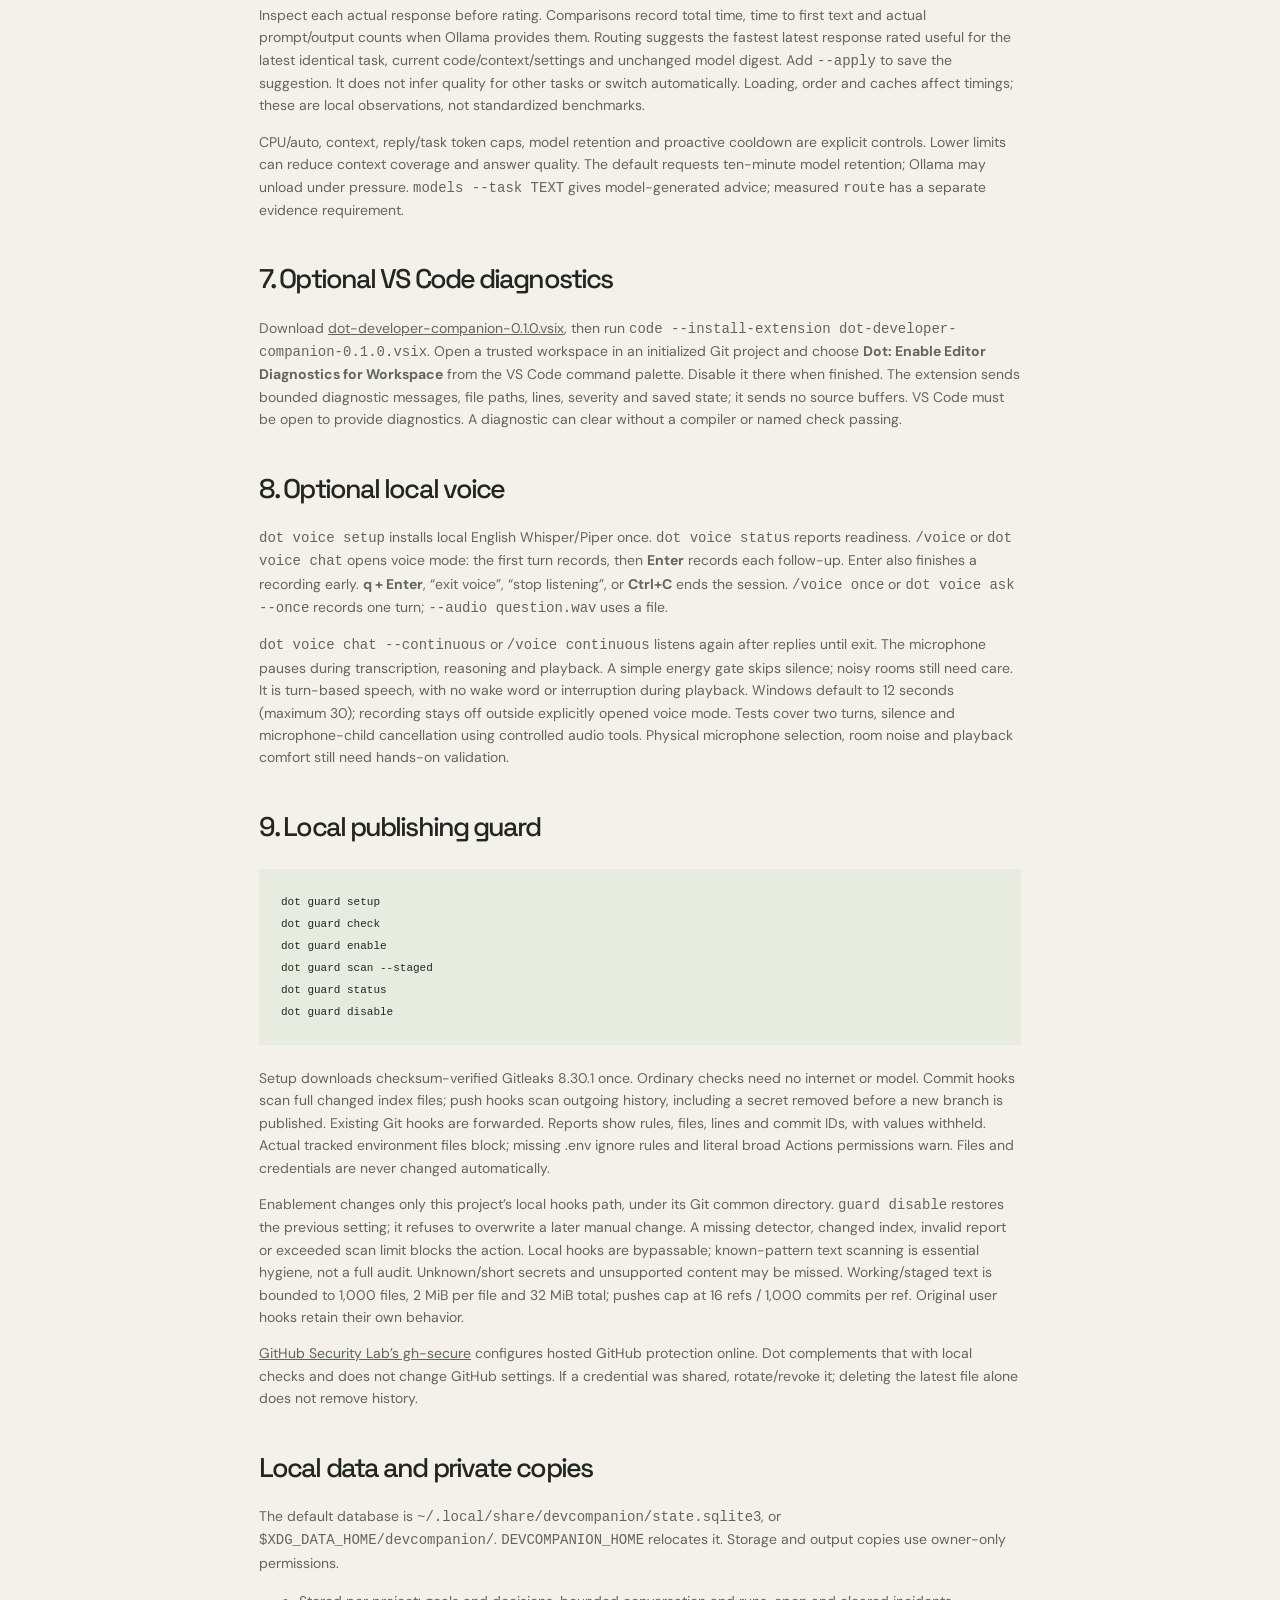
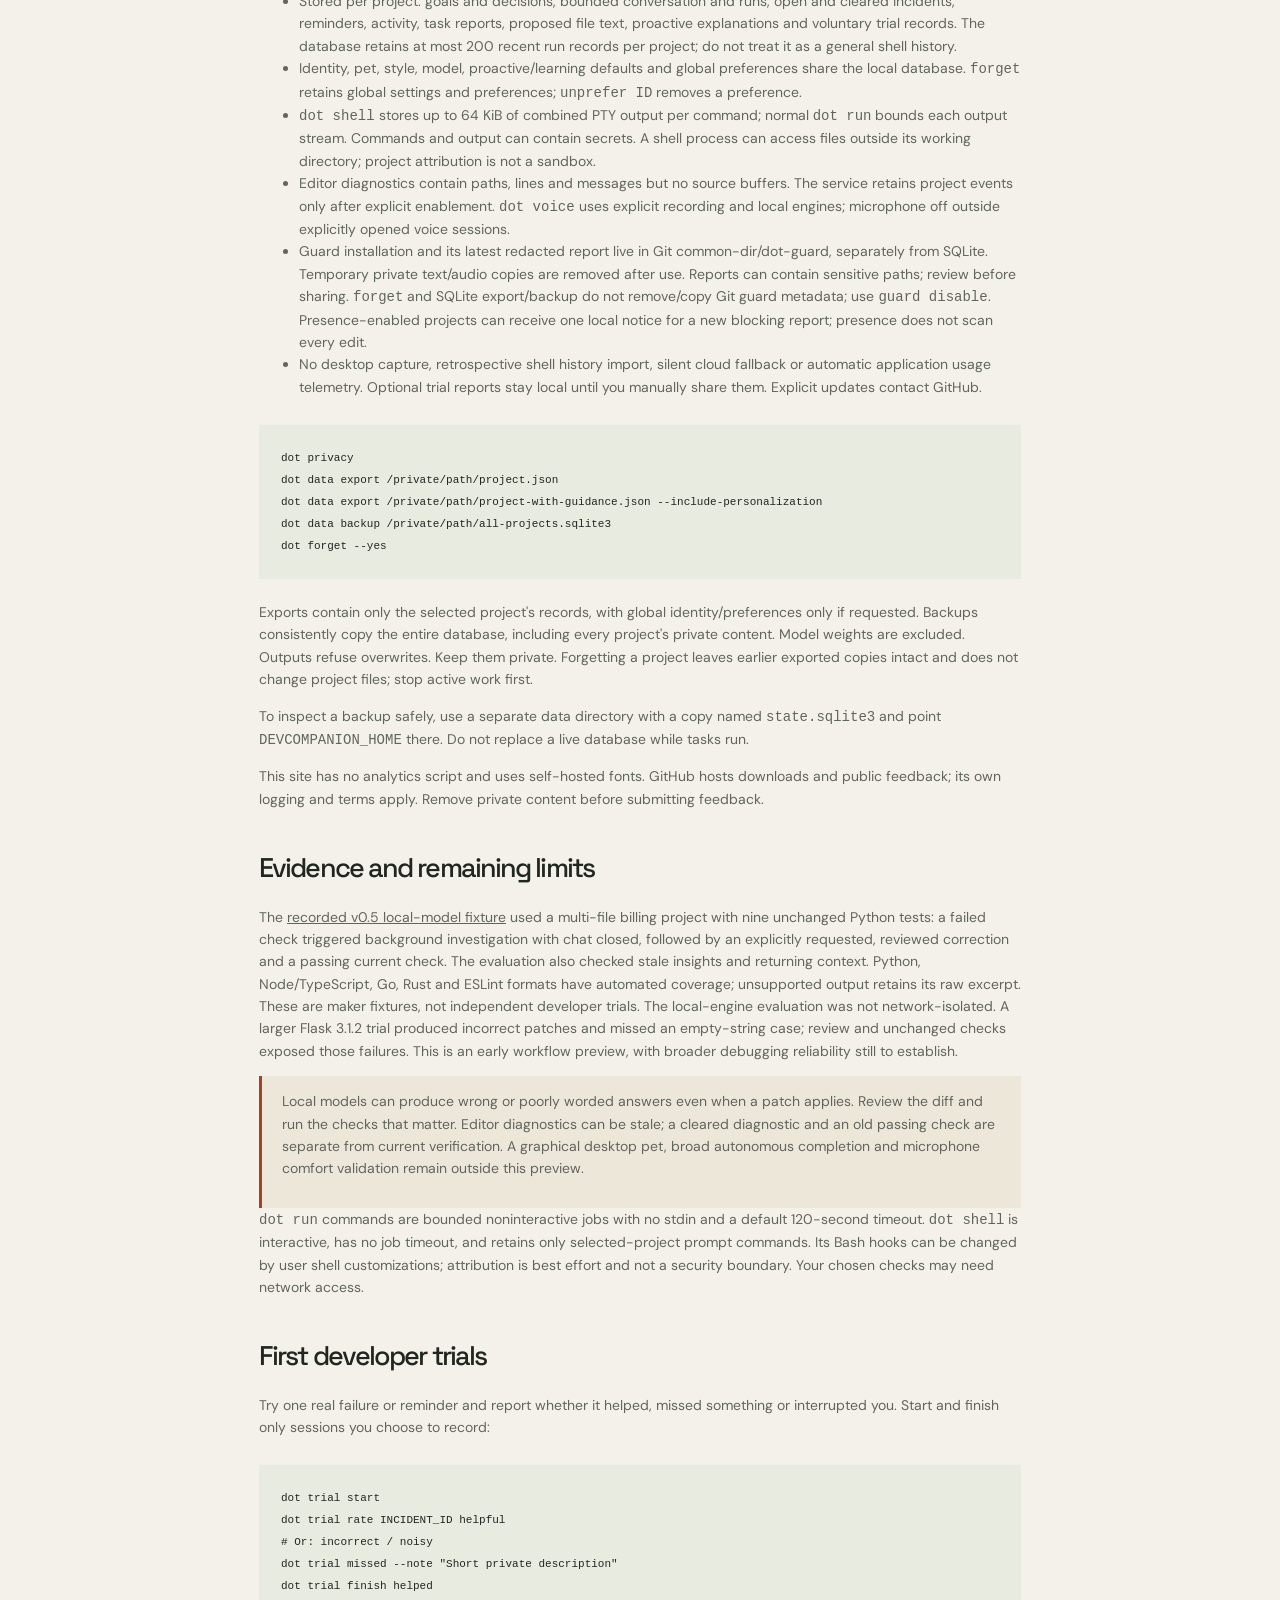
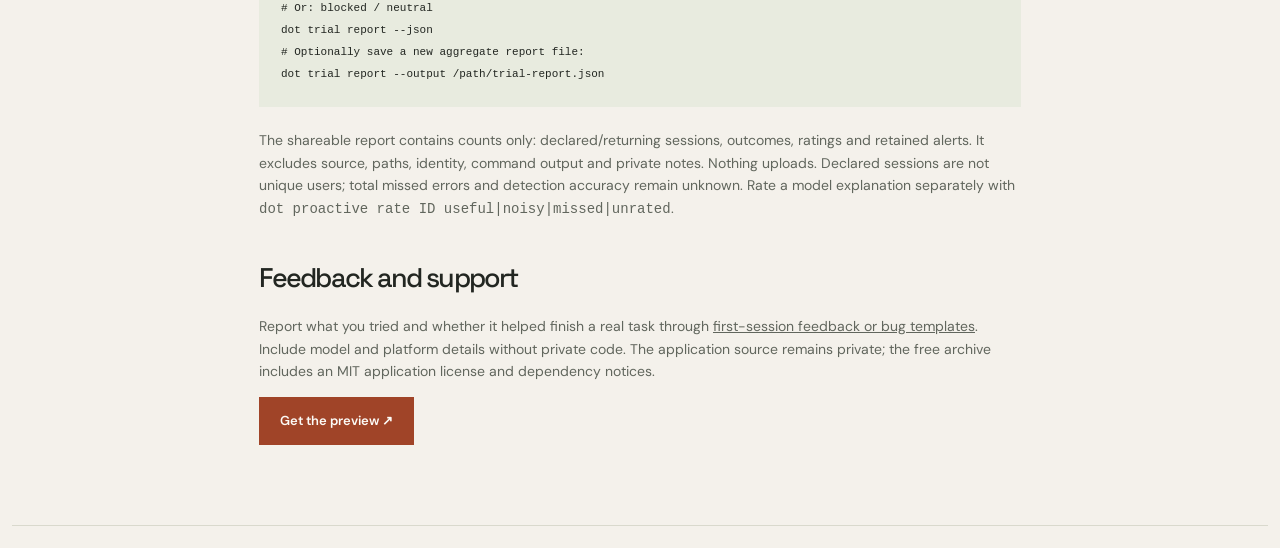
==== commit a1142cc0: "Launch v0.7 native desktop companion and invite real project trials" ====
--- a/guide.html
+++ b/guide.html
@@ -4,15 +4,15 @@
 <meta name="description" content="Set up the Linux developer workflow preview: project presence, real error evidence, reviewed corrections, optional editor diagnostics and local voice.">
 <link rel="icon" href="./favicon.svg"><link rel="stylesheet" href="./fonts.css"><link rel="stylesheet" href="./style.css"></head>
 <body><a class="skip" href="#main">Skip to content</a><header class="nav wrap"><a class="brand" href="./">Dev Companion</a><nav aria-label="Main navigation"><a class="nav-cta" href="./">Back to the project ↗</a></nav></header>
-<main id="main" class="guide wrap"><p class="eyebrow">PREVIEW 0.6.0 · WORKFLOW GUIDE</p>
+<main id="main" class="guide wrap"><p class="eyebrow">PREVIEW 0.7.0 · WORKFLOW GUIDE</p>
 <h1>Your local companion,<br>close to the work.</h1>
 <p>An early Linux x86_64 workflow preview for existing Git projects. Each project, terminal session and editor workspace requires explicit enablement. A local model is needed for conversation and proposed corrections; the work desk and reminders work without inference. macOS validation is pending.</p>
 <h2 id="install">1. Verify and install the CLI</h2>
-<p>Download the archive and SHA256SUMS from the <a href="https://github.com/ashuujha/devcompanion-launch/releases/tag/v0.6.0">v0.6.0 release page</a>, then verify the downloaded archive and install:</p>
+<p>Download the archive and SHA256SUMS from the <a href="https://github.com/ashuujha/devcompanion-launch/releases/tag/v0.7.0">v0.7.0 release page</a>, then verify the downloaded archive and install:</p>
 <pre><code>sha256sum --check --ignore-missing SHA256SUMS
-tar -xzf devcompanion-0.6.0-linux-x86_64.tar.gz
+tar -xzf devcompanion-0.7.0-linux-x86_64.tar.gz
 mkdir -p "$HOME/.local/bin"
-install -m 755 devcompanion-0.6.0/devcompanion "$HOME/.local/bin/devcompanion"
+install -m 755 devcompanion-0.7.0/devcompanion "$HOME/.local/bin/devcompanion"
 export PATH="$HOME/.local/bin:$PATH"
 ln -s devcompanion "$HOME/.local/bin/dot"
 dot --version</code></pre>
@@ -20,10 +20,10 @@
 <pre><code>dot update --check
 dot update
 # A previously downloaded official archive can be used offline:
-dot update --from-archive /path/devcompanion-0.6.0-linux-x86_64.tar.gz --checksum /path/SHA256SUMS</code></pre>
+dot update --from-archive /path/devcompanion-0.7.0-linux-x86_64.tar.gz --checksum /path/SHA256SUMS</code></pre>
 <p>The explicit updater uses GitHub HTTPS, verifies the published checksum and archive layout, and replaces the installed binary atomically. It preserves memory, models and the alias, retains one previous executable and restarts a matching managed presence unit. Open chats finish with their original binary; quit and reopen to load the update. Checksums are consistency checks, not independent release signatures.</p>
 <p>Version 0.4 and earlier lack this command. After verifying the 0.6 archive, bootstrap once:</p>
-<pre><code>install -m 755 devcompanion-0.6.0/devcompanion "$HOME/.local/bin/devcompanion.new"
+<pre><code>install -m 755 devcompanion-0.7.0/devcompanion "$HOME/.local/bin/devcompanion.new"
 mv "$HOME/.local/bin/devcompanion.new" "$HOME/.local/bin/devcompanion"
 dot --version
 # Only if login presence is installed:
@@ -52,6 +52,18 @@
 dot focus 25
 dot quiet 30</code></pre>
 <p>Reminder IDs come from <code>dot remind list</code>. Focus schedules one optional break reminder; quiet pauses desktop interruptions without deleting evidence or reminders. In chat, <code>/remind 20m Check the migration</code> and <code>/focus 25</code> use the same project.</p>
+<h2 id="desktop">Desktop dot, quick panel and work desk</h2>
+<pre><code>dot desktop check
+dot desktop
+# Optional launcher and graphical login presence:
+dot desktop install --login</code></pre>
+<p>The native Linux desktop uses system Python 3, PyGObject, GTK 3 and an SVG loader. On Ubuntu/Debian, missing components can be installed with <code>sudo apt install python3-gi gir1.2-gtk-3.0 librsvg2-common</code>. The CLI works without the optional desktop dependencies.</p>
+<p>Click the dot to open the quick panel; drag to move; right-click for quiet, work desk or Quit desktop. GNOME/XWayland honored keep-above in the maker test; placement and keep-above vary by window manager. The Project button selects a Git workspace and asks for first-use consent. Every goal, incident, task, patch and check shares the existing local ledger.</p>
+<p>Give companion work starts a persistent investigation. Close the panel while it works; open returned work to inspect original errors, recorded model interpretation, actual source ranges and their freshness, and the diff. Applying the current displayed patch and running a named check are separate approvals. The check dialog shows the exact argument array. Cancel, retry, revision and guarded rollback remain available. Continuity shows saved outcomes without generating a new recap. A stopped worker is shown as needing attention.</p>
+<p>After local voice setup, Speak a goal records one visible turn, stopping at a speech pause or at most 30 seconds. Click Finish recording sooner or Esc to cancel. Recognized words enter the composer for review; they never approve actions. Click again for the next turn. Read report aloud uses local speech. Character, color, name and response style share CLI preferences; imported text avatars remain a CLI feature.</p>
+<p><code>dot desktop install</code> adds just the application launcher; <code>--login</code> also adds a login entry that starts only the dot, keeping the panel closed. Click the dot when needed. <code>dot desktop uninstall</code> removes only managed entries and retains data. Closing the desktop does not cancel accepted tasks. Quiet suppresses interruptions while work can continue. The separate presence service and permitted adapters provide background events.</p>
+<p>Source analysis requires actual reads; explicit related-test requests require a range covering the selected test anchor. Source navigation is bounded to supported project text, not complete repository understanding. Large sources up to 256 KiB can be read; edits retain the small-file scope. Explicit analysis-only work rejects patch proposals. The real Offline-GPT evaluation improved from a false claim of missing implementation to reading the actual resolver and related tests, but larger-project correctness is still unproven.</p>
+<p>The static candidate and bundled GTK interface passed a network-isolated maker journey after setup, including real local-model source analysis; external connectivity was unavailable. The graphical patch/check journey used a controlled model. These are technical evaluations, not independent daily-use trials.</p>
 <h2 id="proactive">Background investigation, with a separate opt-in</h2>
 <pre><code>dot proactive enable
 dot proactive status
@@ -101,7 +113,7 @@
 <p>Inspect each actual response before rating. Comparisons record total time, time to first text and actual prompt/output counts when Ollama provides them. Routing suggests the fastest latest response rated useful for the latest identical task, current code/context/settings and unchanged model digest. Add <code>--apply</code> to save the suggestion. It does not infer quality for other tasks or switch automatically. Loading, order and caches affect timings; these are local observations, not standardized benchmarks.</p>
 <p>CPU/auto, context, reply/task token caps, model retention and proactive cooldown are explicit controls. Lower limits can reduce context coverage and answer quality. The default requests ten-minute model retention; Ollama may unload under pressure. <code>models --task TEXT</code> gives model-generated advice; measured <code>route</code> has a separate evidence requirement.</p>
 <h2 id="editor">7. Optional VS Code diagnostics</h2>
-<p>Download <a href="https://github.com/ashuujha/devcompanion-launch/releases/download/v0.6.0/dot-developer-companion-0.1.0.vsix">dot-developer-companion-0.1.0.vsix</a>, then run <code>code --install-extension dot-developer-companion-0.1.0.vsix</code>. Open a trusted workspace in an initialized Git project and choose <strong>Dot: Enable Editor Diagnostics for Workspace</strong> from the VS Code command palette. Disable it there when finished. The extension sends bounded diagnostic messages, file paths, lines, severity and saved state; it sends no source buffers. VS Code must be open to provide diagnostics. A diagnostic can clear without a compiler or named check passing.</p>
+<p>Download <a href="https://github.com/ashuujha/devcompanion-launch/releases/download/v0.7.0/dot-developer-companion-0.1.0.vsix">dot-developer-companion-0.1.0.vsix</a>, then run <code>code --install-extension dot-developer-companion-0.1.0.vsix</code>. Open a trusted workspace in an initialized Git project and choose <strong>Dot: Enable Editor Diagnostics for Workspace</strong> from the VS Code command palette. Disable it there when finished. The extension sends bounded diagnostic messages, file paths, lines, severity and saved state; it sends no source buffers. VS Code must be open to provide diagnostics. A diagnostic can clear without a compiler or named check passing.</p>
 <h2 id="voice">8. Optional local voice</h2>
 <p><code>dot voice setup</code> installs local English Whisper/Piper once. <code>dot voice status</code> reports readiness. <code>/voice</code> or <code>dot voice chat</code> opens voice mode: the first turn records, then <strong>Enter</strong> records each follow-up. Enter also finishes a recording early. <strong>q + Enter</strong>, “exit voice”, “stop listening”, or <strong>Ctrl+C</strong> ends the session. <code>/voice once</code> or <code>dot voice ask --once</code> records one turn; <code>--audio question.wav</code> uses a file.</p>
 <p><code>dot voice chat --continuous</code> or <code>/voice continuous</code> listens again after replies until exit. The microphone pauses during transcription, reasoning and playback. A simple energy gate skips silence; noisy rooms still need care. It is turn-based speech, with no wake word or interruption during playback. Windows default to 12 seconds (maximum 30); recording stays off outside explicitly opened voice mode. Tests cover two turns, silence and microphone-child cancellation using controlled audio tools. Physical microphone selection, room noise and playback comfort still need hands-on validation.</p>
--- a/style.css
+++ b/style.css
@@ -5,3 +5,5 @@
 @media(prefers-reduced-motion:reduce){html{scroll-behavior:auto}*{transition:none!important}}
 
 .terminal-identity{display:flex;align-items:center;gap:18px;margin-bottom:18px}.terminal-identity p{margin:0}.terminal-pet{flex-shrink:0;image-rendering:pixelated;object-fit:contain}.pet-preview{margin:24px 0}.pet-preview summary{cursor:pointer;font-weight:600}.pet-preview img{display:block;max-width:100%;height:auto;margin-top:16px;border-radius:6px}
+
+.desktop-preview{padding-top:80px;padding-bottom:80px}.desktop-shots{display:grid;grid-template-columns:minmax(0,.65fr) minmax(0,1fr);gap:24px;align-items:start}.desktop-shots figure{margin:0}.desktop-shots img{display:block;width:100%;height:auto;border:1px solid #d8d3cb;border-radius:14px}.desktop-shots figcaption{padding-top:12px;color:#555f58;font-size:14px}@media(max-width:720px){.desktop-shots{grid-template-columns:1fr}.desktop-preview{padding-top:48px;padding-bottom:48px}}
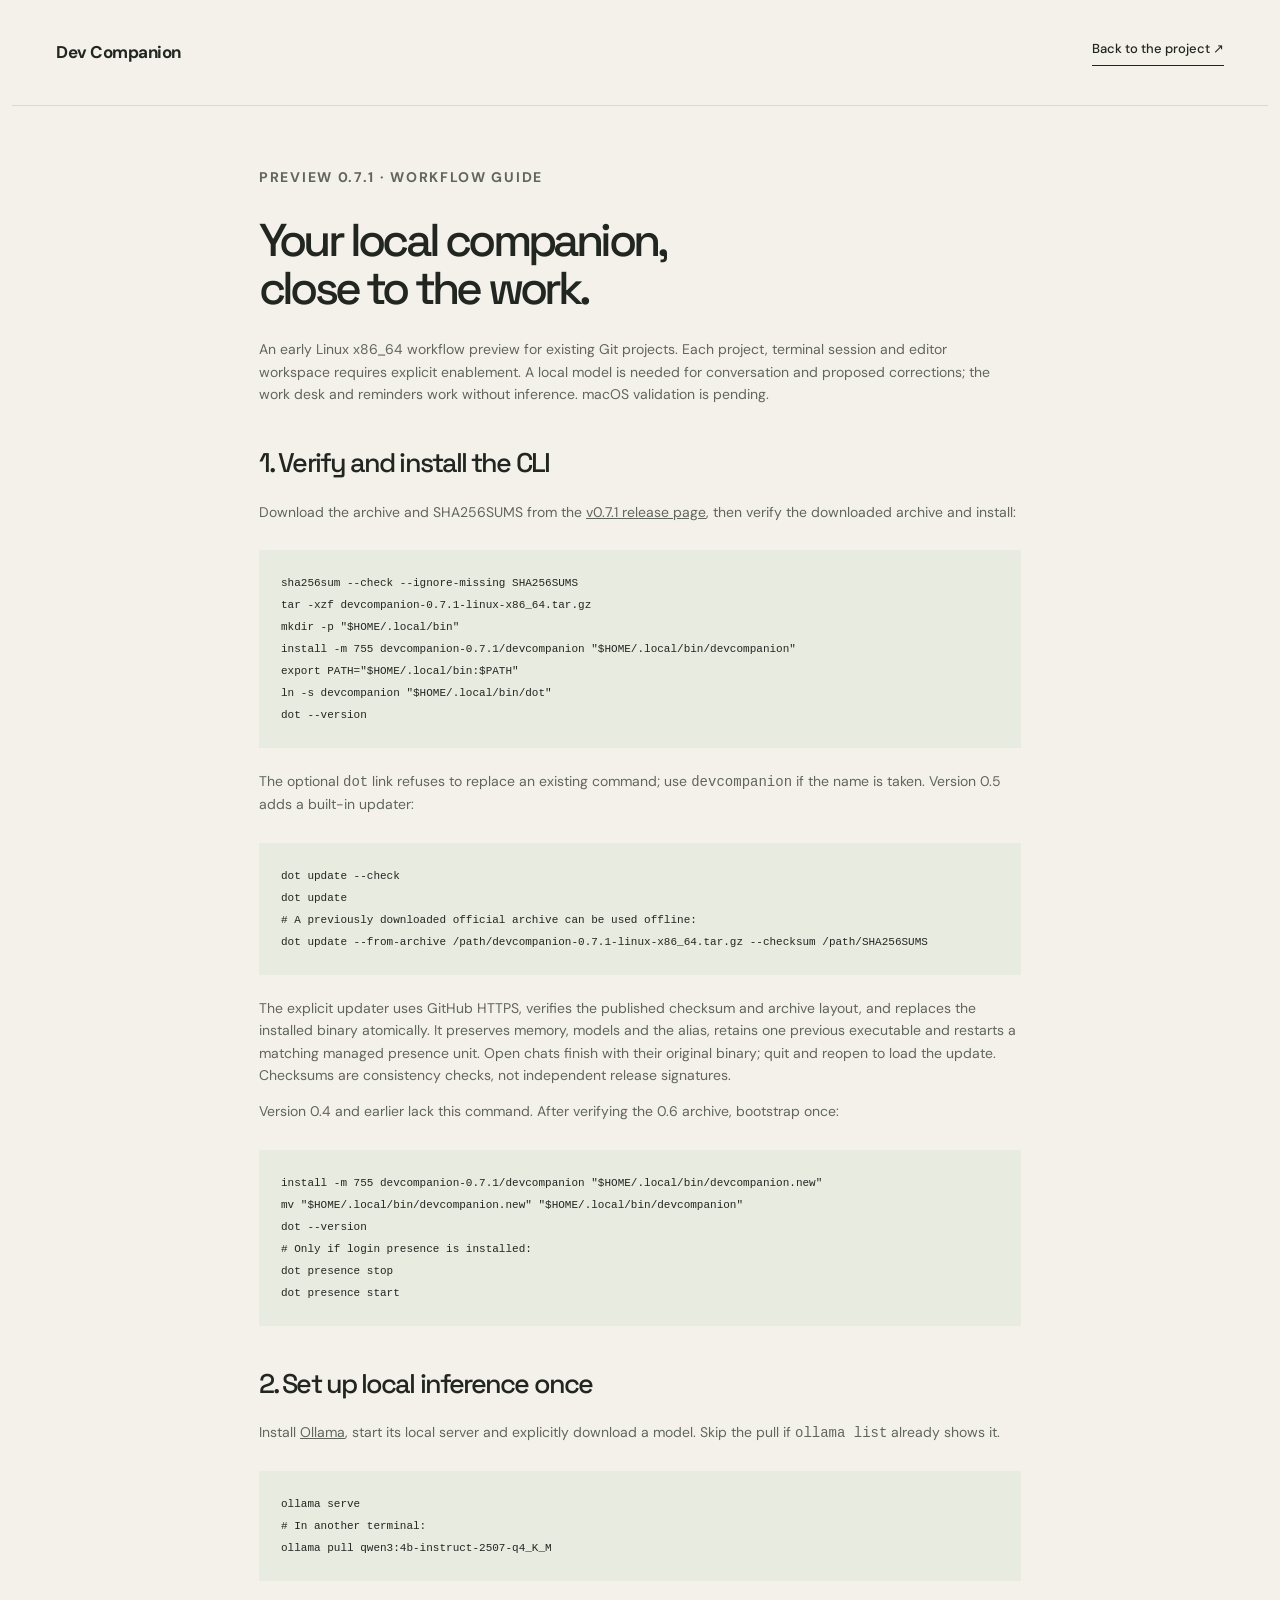
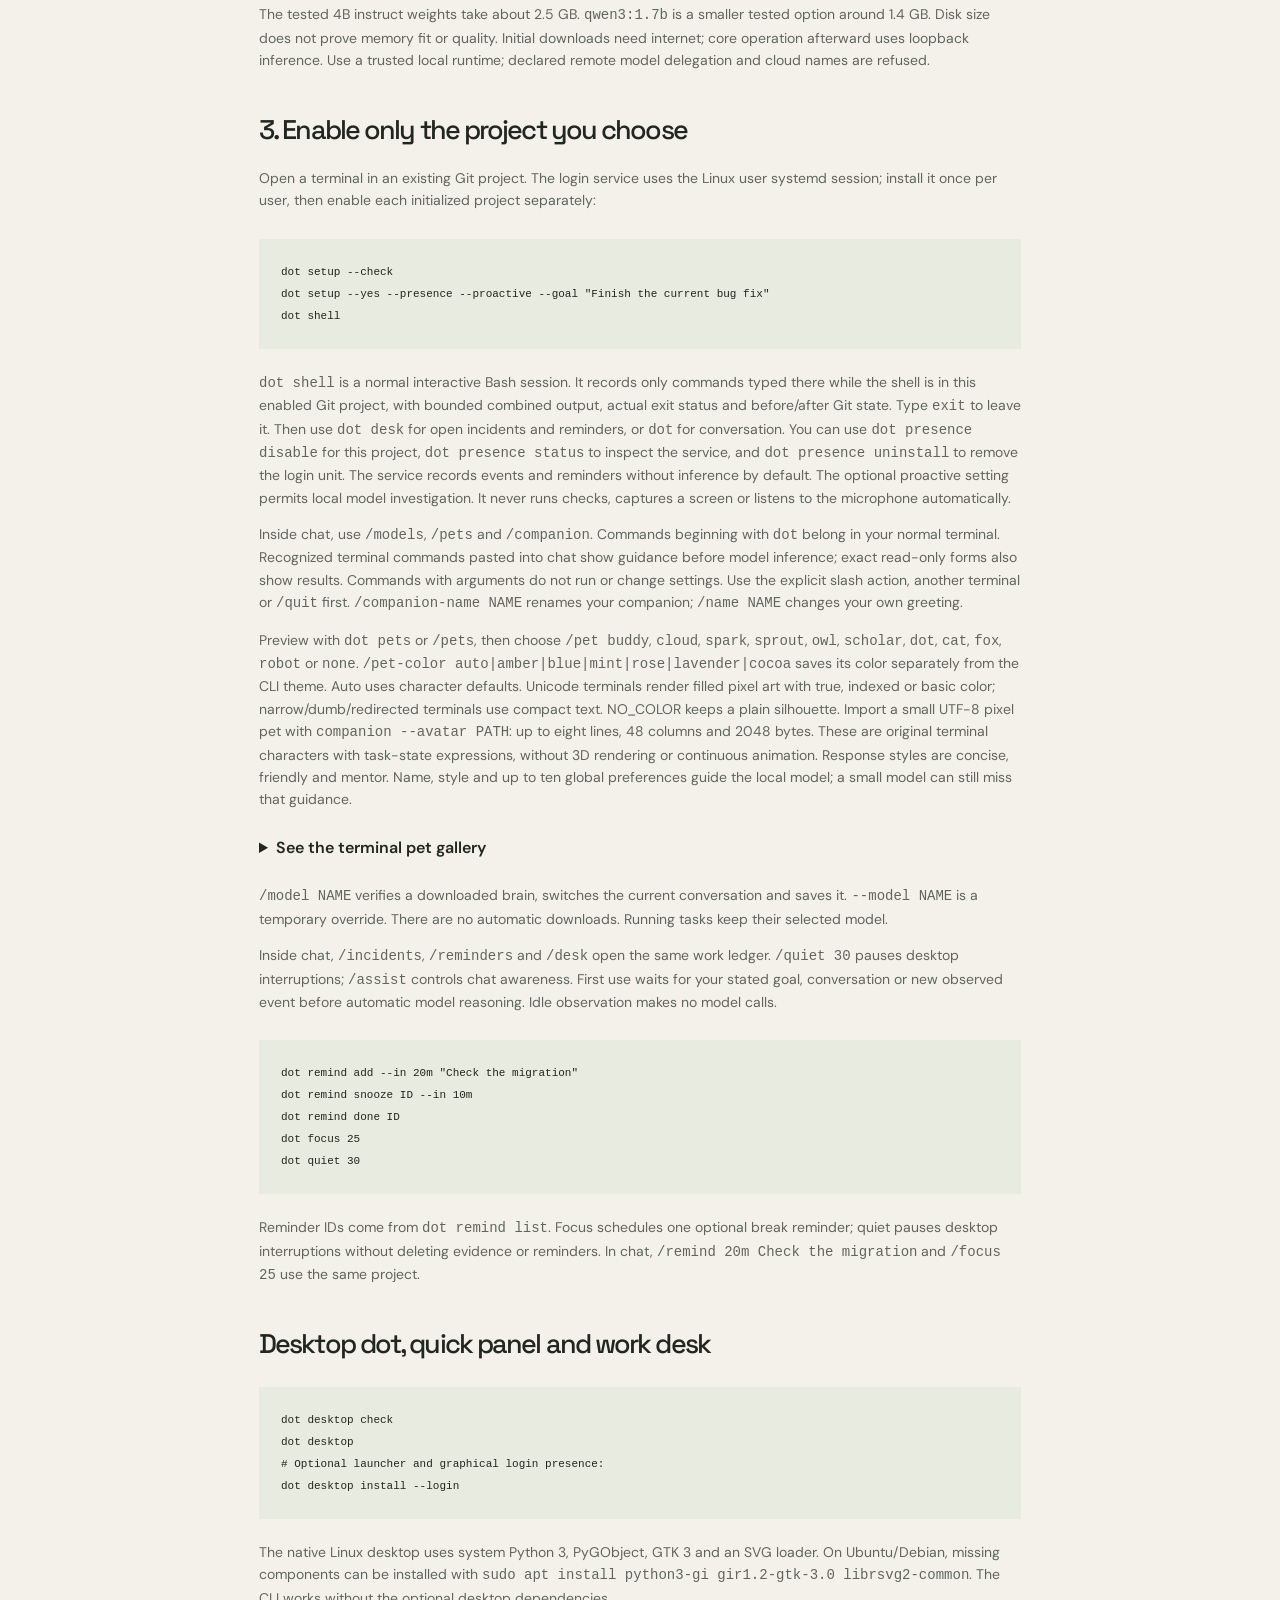
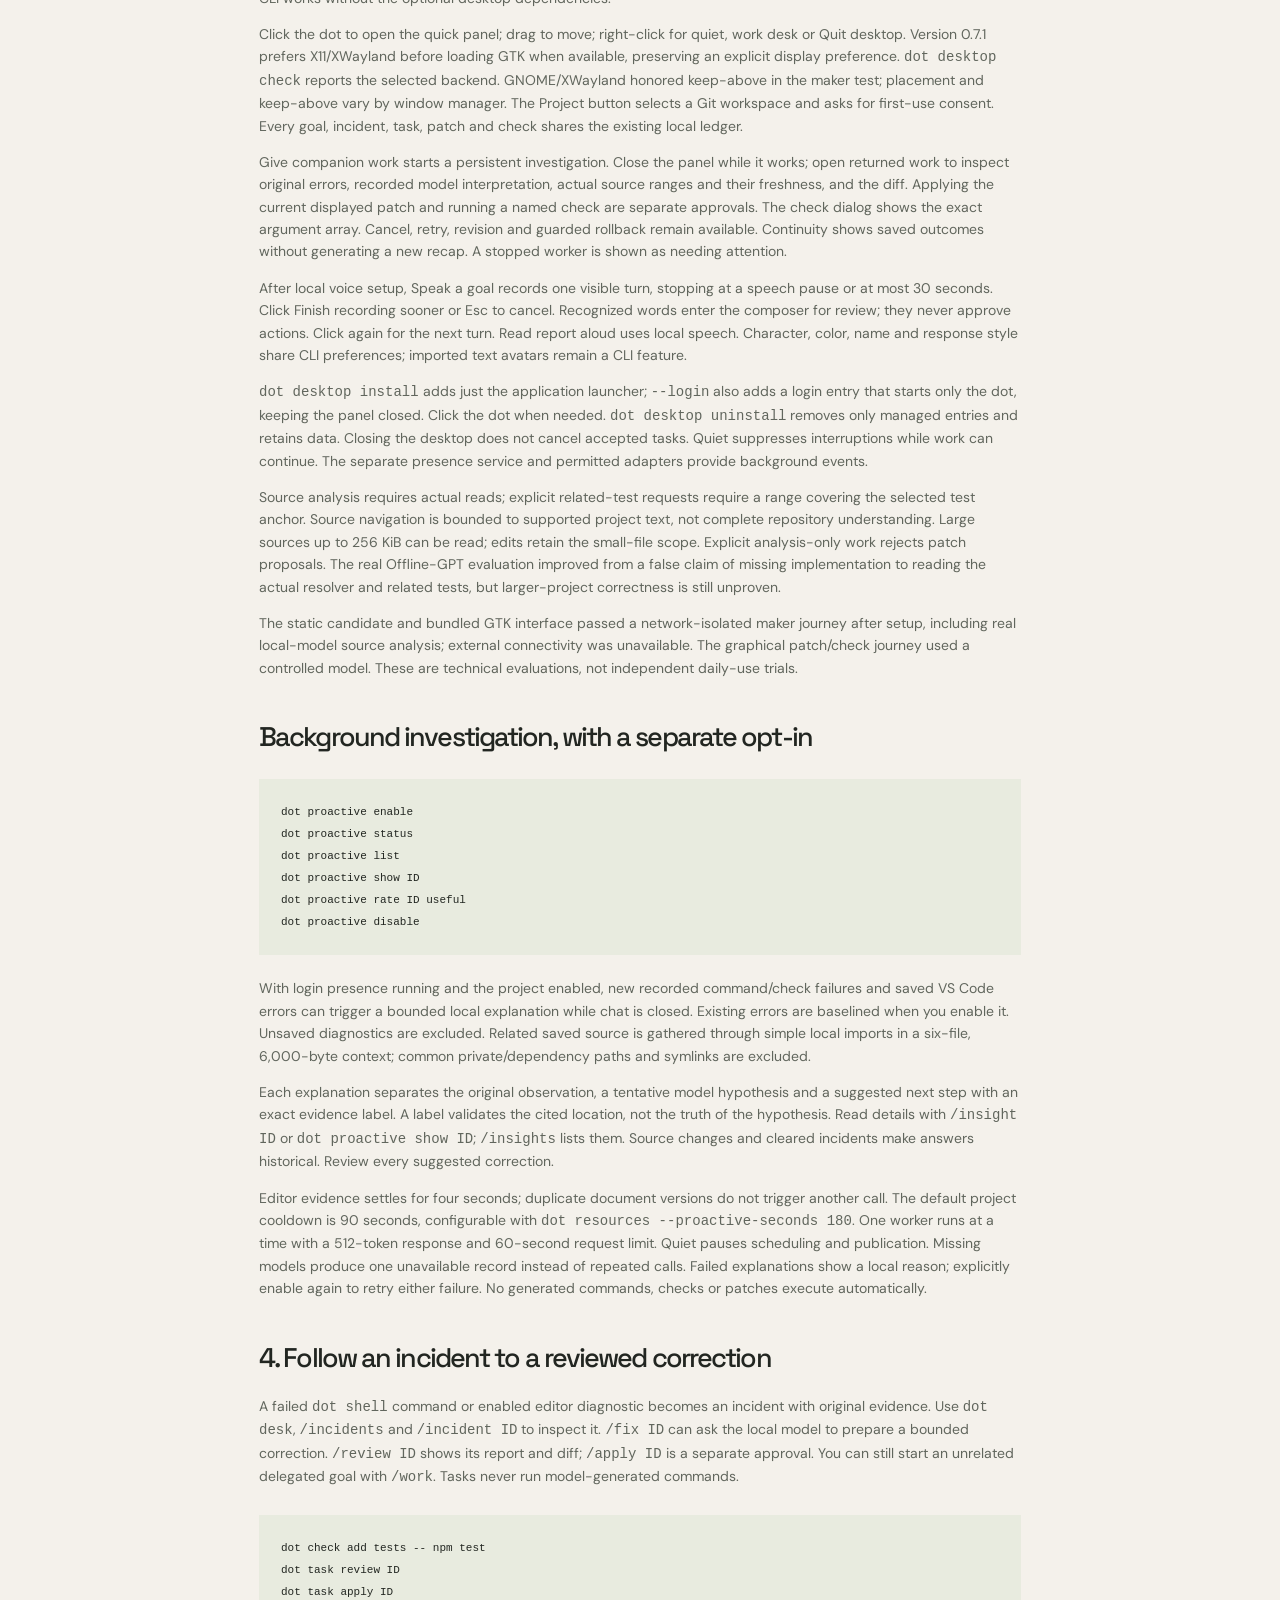
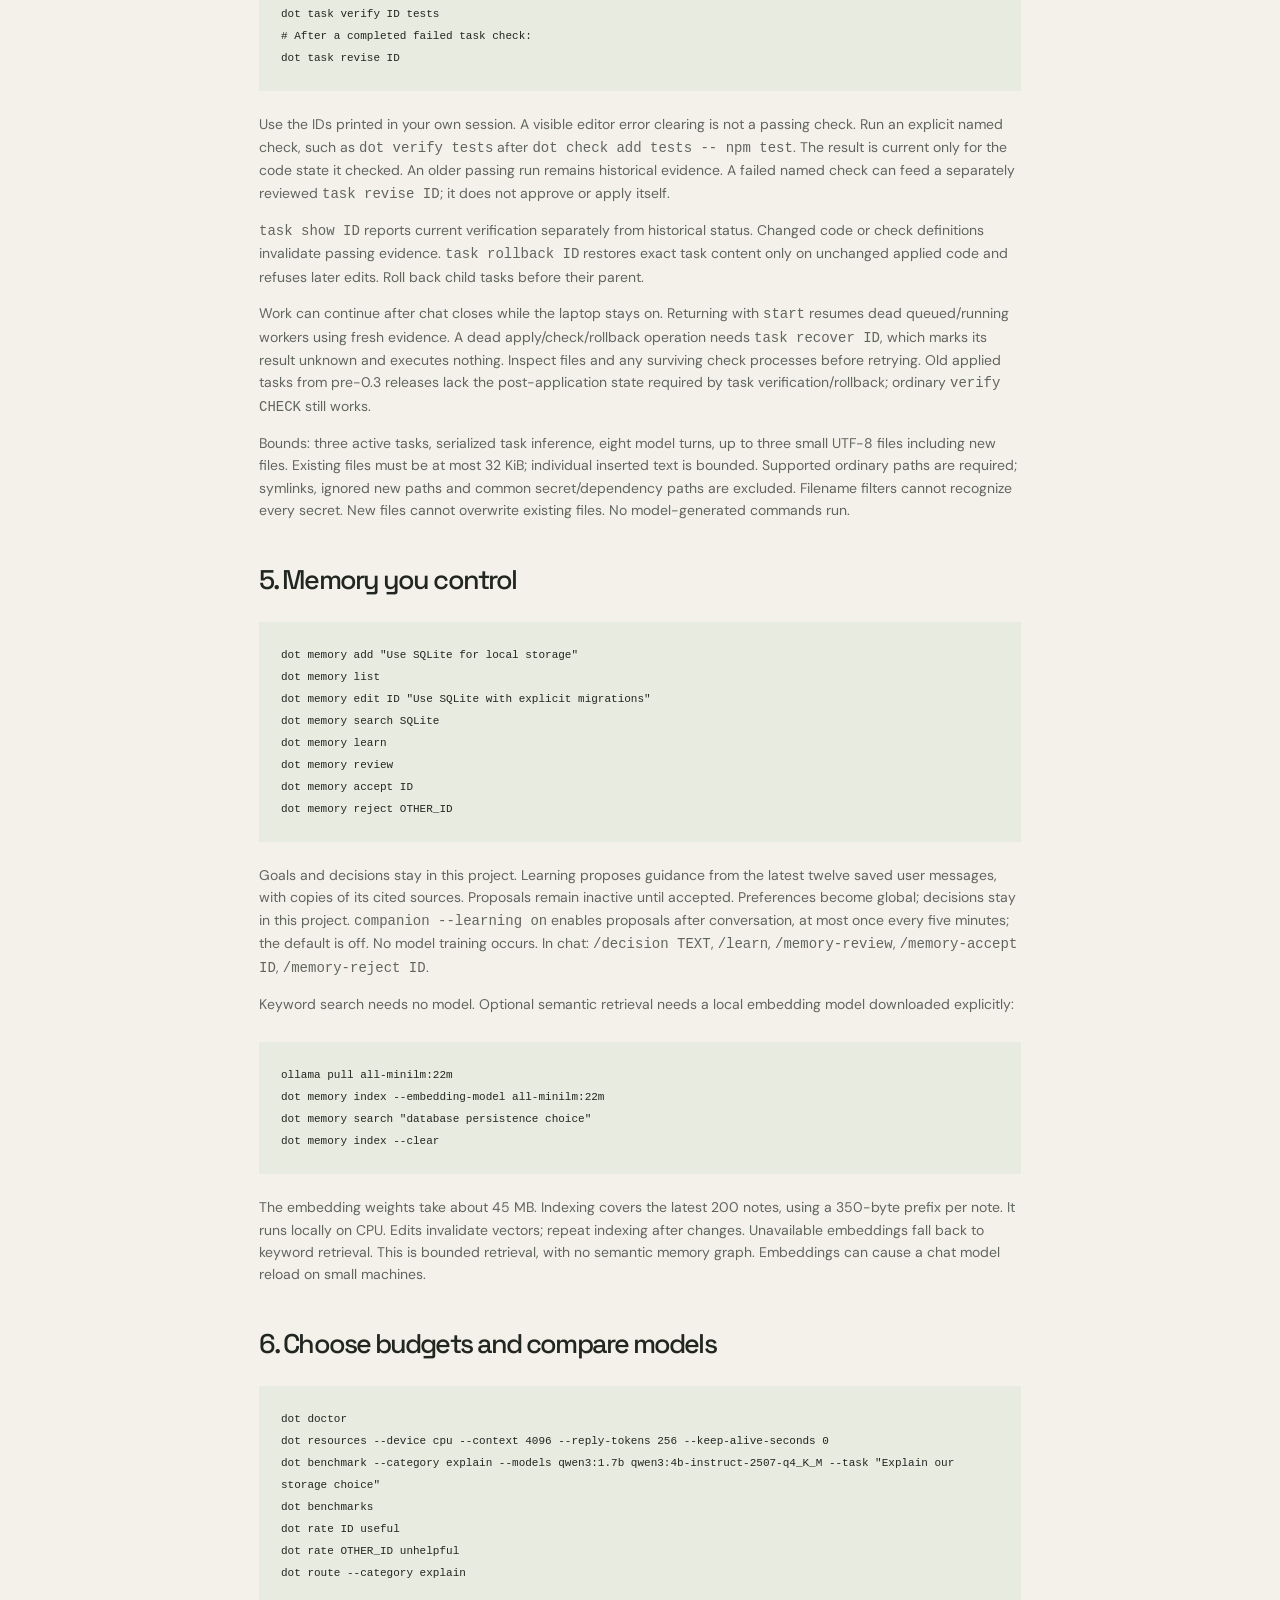
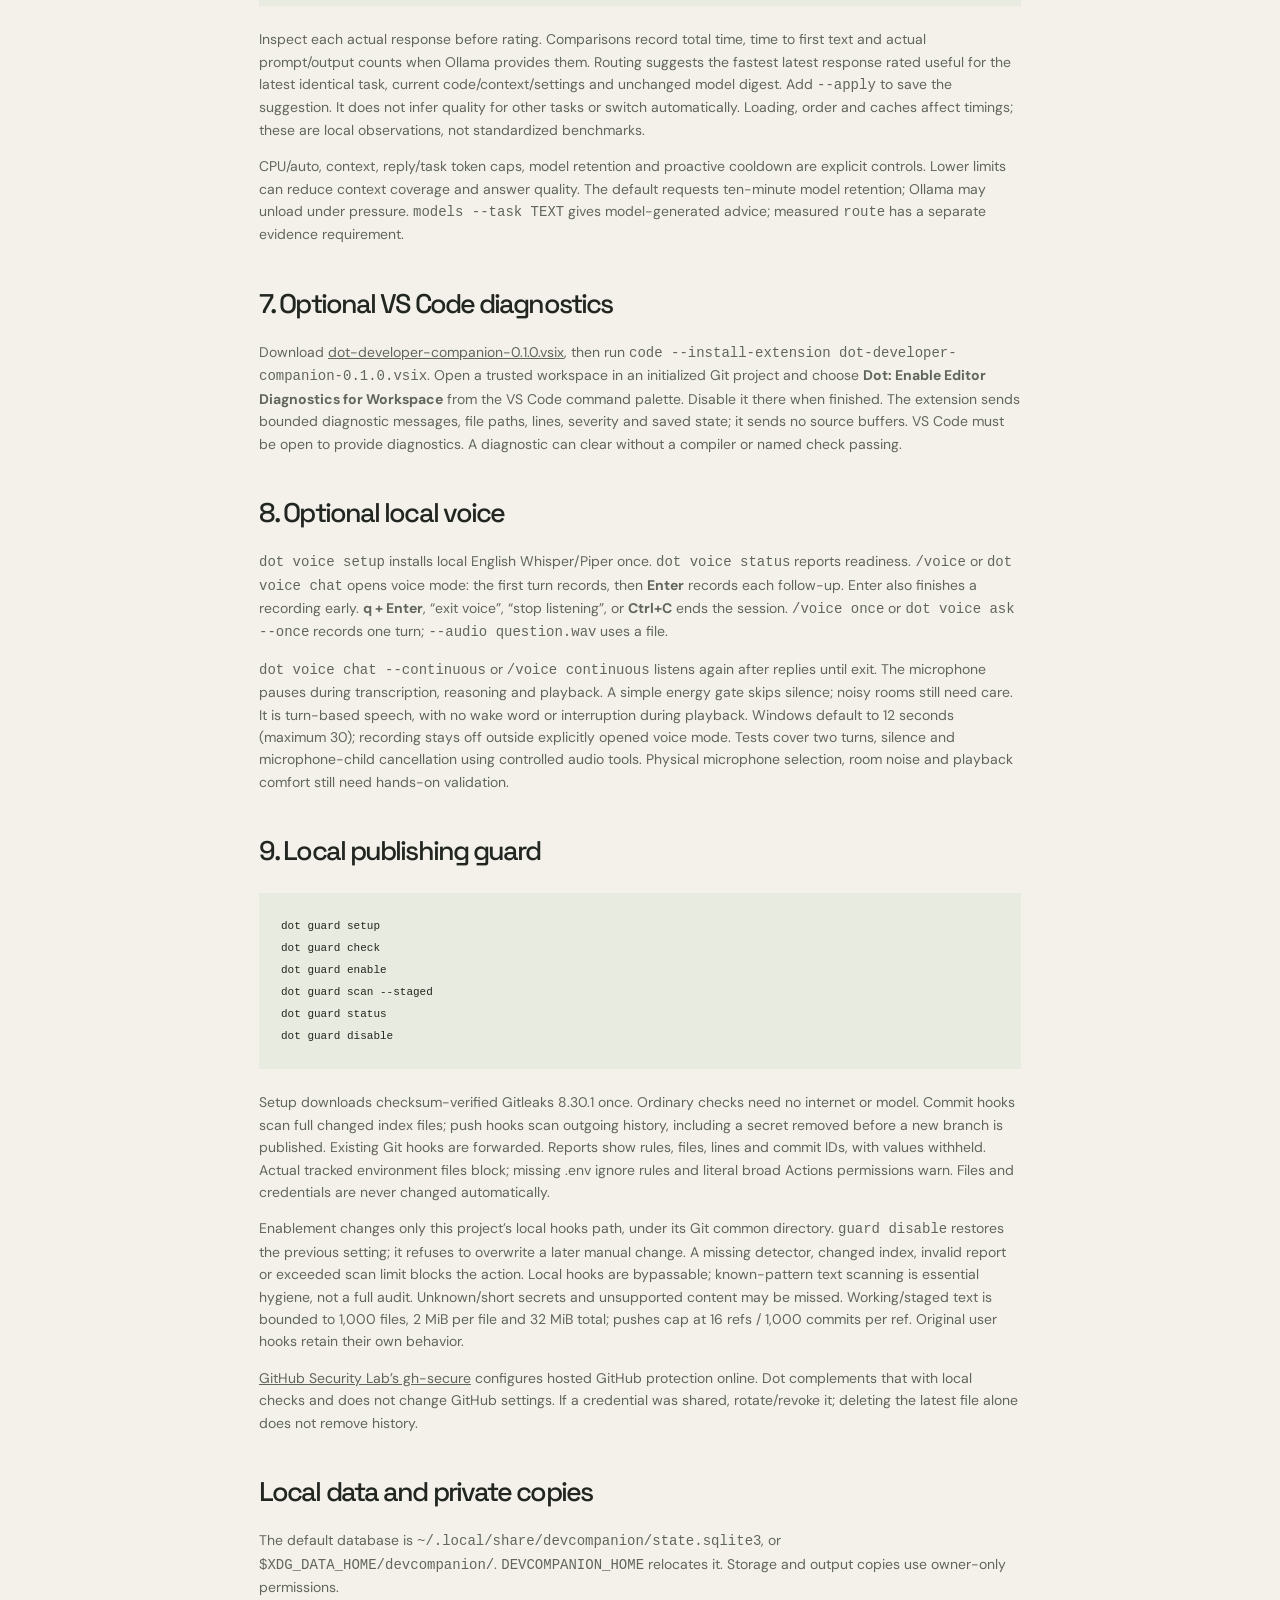
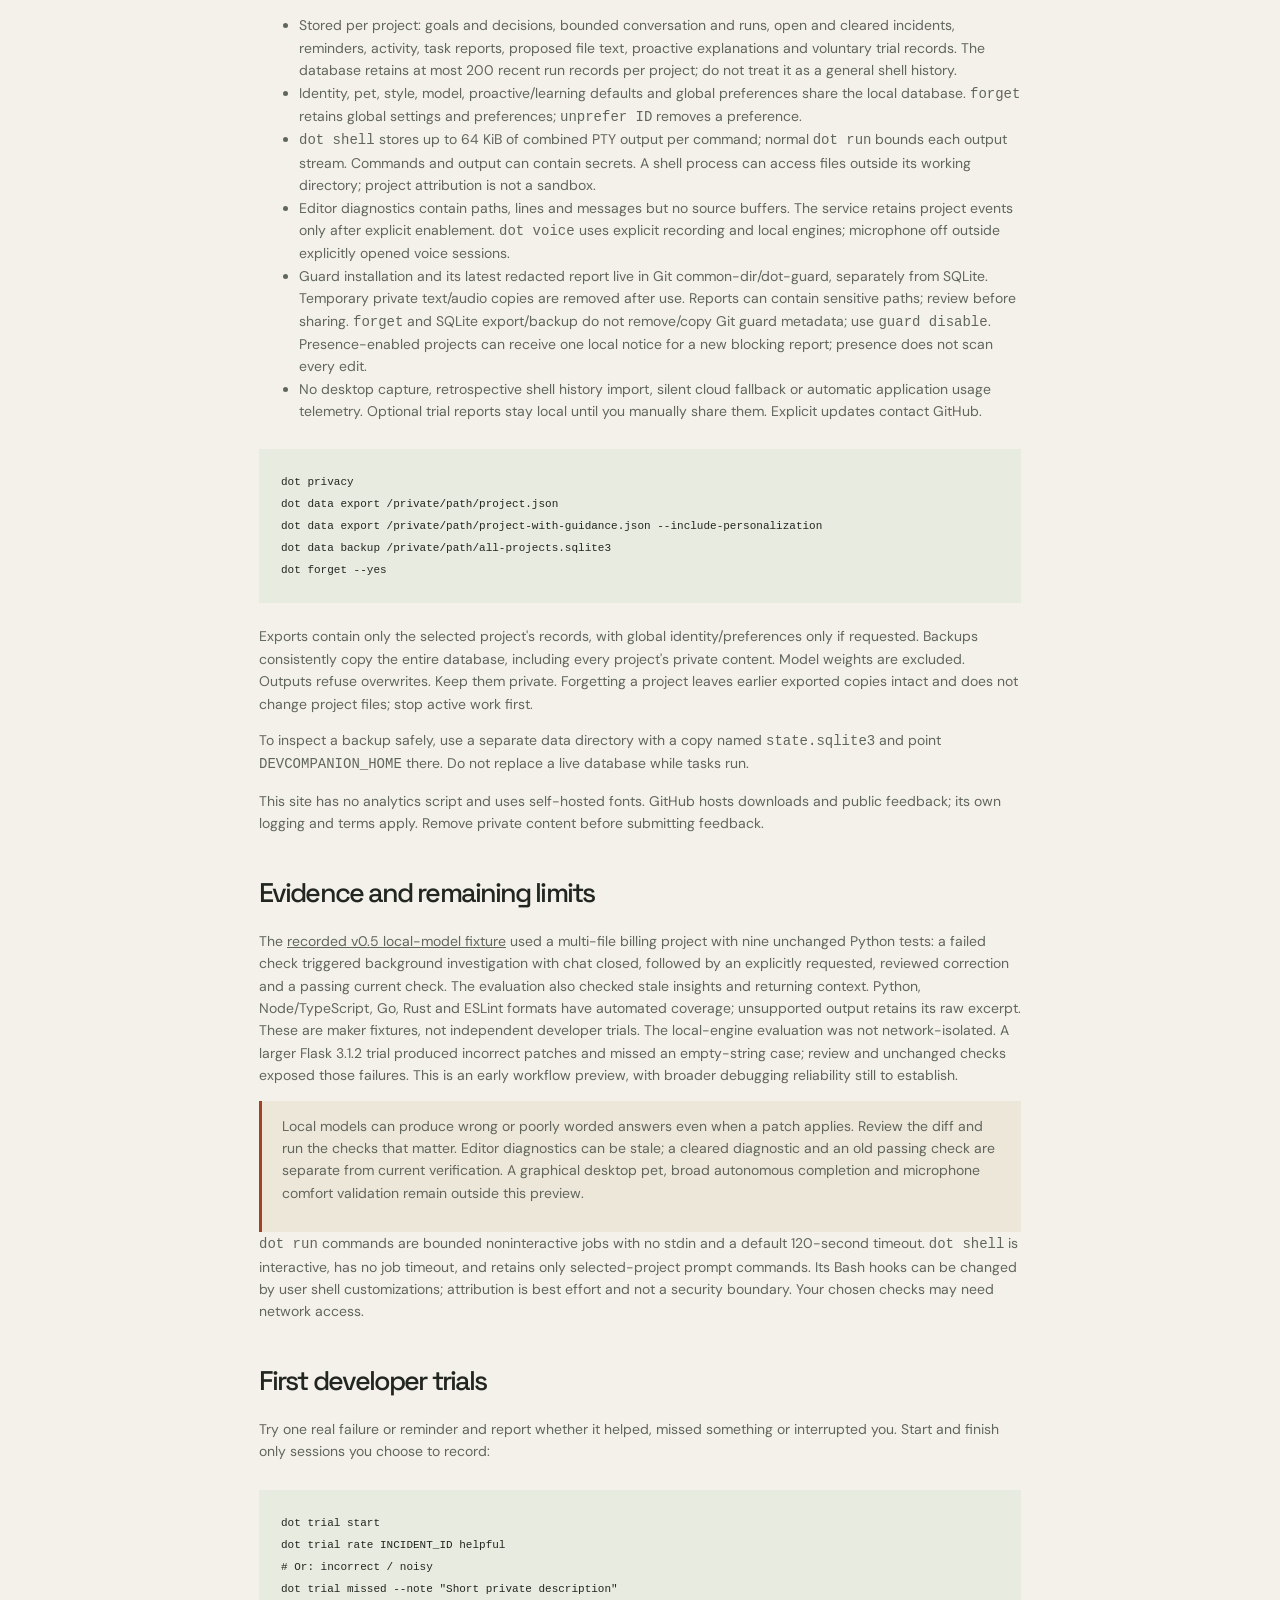
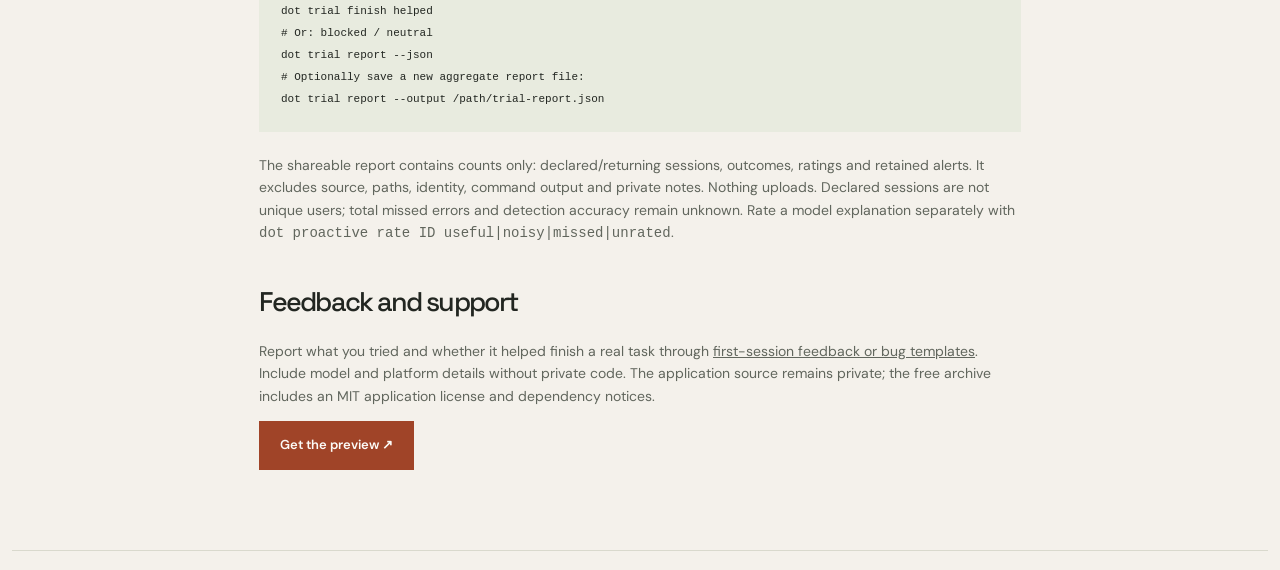
==== commit f58829eb: "Publish desktop startup fix and current v0.7.1 setup links" ====
--- a/guide.html
+++ b/guide.html
@@ -4,15 +4,15 @@
 <meta name="description" content="Set up the Linux developer workflow preview: project presence, real error evidence, reviewed corrections, optional editor diagnostics and local voice.">
 <link rel="icon" href="./favicon.svg"><link rel="stylesheet" href="./fonts.css"><link rel="stylesheet" href="./style.css"></head>
 <body><a class="skip" href="#main">Skip to content</a><header class="nav wrap"><a class="brand" href="./">Dev Companion</a><nav aria-label="Main navigation"><a class="nav-cta" href="./">Back to the project ↗</a></nav></header>
-<main id="main" class="guide wrap"><p class="eyebrow">PREVIEW 0.7.0 · WORKFLOW GUIDE</p>
+<main id="main" class="guide wrap"><p class="eyebrow">PREVIEW 0.7.1 · WORKFLOW GUIDE</p>
 <h1>Your local companion,<br>close to the work.</h1>
 <p>An early Linux x86_64 workflow preview for existing Git projects. Each project, terminal session and editor workspace requires explicit enablement. A local model is needed for conversation and proposed corrections; the work desk and reminders work without inference. macOS validation is pending.</p>
 <h2 id="install">1. Verify and install the CLI</h2>
-<p>Download the archive and SHA256SUMS from the <a href="https://github.com/ashuujha/devcompanion-launch/releases/tag/v0.7.0">v0.7.0 release page</a>, then verify the downloaded archive and install:</p>
+<p>Download the archive and SHA256SUMS from the <a href="https://github.com/ashuujha/devcompanion-launch/releases/tag/v0.7.1">v0.7.1 release page</a>, then verify the downloaded archive and install:</p>
 <pre><code>sha256sum --check --ignore-missing SHA256SUMS
-tar -xzf devcompanion-0.7.0-linux-x86_64.tar.gz
+tar -xzf devcompanion-0.7.1-linux-x86_64.tar.gz
 mkdir -p "$HOME/.local/bin"
-install -m 755 devcompanion-0.7.0/devcompanion "$HOME/.local/bin/devcompanion"
+install -m 755 devcompanion-0.7.1/devcompanion "$HOME/.local/bin/devcompanion"
 export PATH="$HOME/.local/bin:$PATH"
 ln -s devcompanion "$HOME/.local/bin/dot"
 dot --version</code></pre>
@@ -20,10 +20,10 @@
 <pre><code>dot update --check
 dot update
 # A previously downloaded official archive can be used offline:
-dot update --from-archive /path/devcompanion-0.7.0-linux-x86_64.tar.gz --checksum /path/SHA256SUMS</code></pre>
+dot update --from-archive /path/devcompanion-0.7.1-linux-x86_64.tar.gz --checksum /path/SHA256SUMS</code></pre>
 <p>The explicit updater uses GitHub HTTPS, verifies the published checksum and archive layout, and replaces the installed binary atomically. It preserves memory, models and the alias, retains one previous executable and restarts a matching managed presence unit. Open chats finish with their original binary; quit and reopen to load the update. Checksums are consistency checks, not independent release signatures.</p>
 <p>Version 0.4 and earlier lack this command. After verifying the 0.6 archive, bootstrap once:</p>
-<pre><code>install -m 755 devcompanion-0.7.0/devcompanion "$HOME/.local/bin/devcompanion.new"
+<pre><code>install -m 755 devcompanion-0.7.1/devcompanion "$HOME/.local/bin/devcompanion.new"
 mv "$HOME/.local/bin/devcompanion.new" "$HOME/.local/bin/devcompanion"
 dot --version
 # Only if login presence is installed:
@@ -58,7 +58,7 @@
 # Optional launcher and graphical login presence:
 dot desktop install --login</code></pre>
 <p>The native Linux desktop uses system Python 3, PyGObject, GTK 3 and an SVG loader. On Ubuntu/Debian, missing components can be installed with <code>sudo apt install python3-gi gir1.2-gtk-3.0 librsvg2-common</code>. The CLI works without the optional desktop dependencies.</p>
-<p>Click the dot to open the quick panel; drag to move; right-click for quiet, work desk or Quit desktop. GNOME/XWayland honored keep-above in the maker test; placement and keep-above vary by window manager. The Project button selects a Git workspace and asks for first-use consent. Every goal, incident, task, patch and check shares the existing local ledger.</p>
+<p>Click the dot to open the quick panel; drag to move; right-click for quiet, work desk or Quit desktop. Version 0.7.1 prefers X11/XWayland before loading GTK when available, preserving an explicit display preference. <code>dot desktop check</code> reports the selected backend. GNOME/XWayland honored keep-above in the maker test; placement and keep-above vary by window manager. The Project button selects a Git workspace and asks for first-use consent. Every goal, incident, task, patch and check shares the existing local ledger.</p>
 <p>Give companion work starts a persistent investigation. Close the panel while it works; open returned work to inspect original errors, recorded model interpretation, actual source ranges and their freshness, and the diff. Applying the current displayed patch and running a named check are separate approvals. The check dialog shows the exact argument array. Cancel, retry, revision and guarded rollback remain available. Continuity shows saved outcomes without generating a new recap. A stopped worker is shown as needing attention.</p>
 <p>After local voice setup, Speak a goal records one visible turn, stopping at a speech pause or at most 30 seconds. Click Finish recording sooner or Esc to cancel. Recognized words enter the composer for review; they never approve actions. Click again for the next turn. Read report aloud uses local speech. Character, color, name and response style share CLI preferences; imported text avatars remain a CLI feature.</p>
 <p><code>dot desktop install</code> adds just the application launcher; <code>--login</code> also adds a login entry that starts only the dot, keeping the panel closed. Click the dot when needed. <code>dot desktop uninstall</code> removes only managed entries and retains data. Closing the desktop does not cancel accepted tasks. Quiet suppresses interruptions while work can continue. The separate presence service and permitted adapters provide background events.</p>
@@ -113,7 +113,7 @@
 <p>Inspect each actual response before rating. Comparisons record total time, time to first text and actual prompt/output counts when Ollama provides them. Routing suggests the fastest latest response rated useful for the latest identical task, current code/context/settings and unchanged model digest. Add <code>--apply</code> to save the suggestion. It does not infer quality for other tasks or switch automatically. Loading, order and caches affect timings; these are local observations, not standardized benchmarks.</p>
 <p>CPU/auto, context, reply/task token caps, model retention and proactive cooldown are explicit controls. Lower limits can reduce context coverage and answer quality. The default requests ten-minute model retention; Ollama may unload under pressure. <code>models --task TEXT</code> gives model-generated advice; measured <code>route</code> has a separate evidence requirement.</p>
 <h2 id="editor">7. Optional VS Code diagnostics</h2>
-<p>Download <a href="https://github.com/ashuujha/devcompanion-launch/releases/download/v0.7.0/dot-developer-companion-0.1.0.vsix">dot-developer-companion-0.1.0.vsix</a>, then run <code>code --install-extension dot-developer-companion-0.1.0.vsix</code>. Open a trusted workspace in an initialized Git project and choose <strong>Dot: Enable Editor Diagnostics for Workspace</strong> from the VS Code command palette. Disable it there when finished. The extension sends bounded diagnostic messages, file paths, lines, severity and saved state; it sends no source buffers. VS Code must be open to provide diagnostics. A diagnostic can clear without a compiler or named check passing.</p>
+<p>Download <a href="https://github.com/ashuujha/devcompanion-launch/releases/download/v0.7.1/dot-developer-companion-0.1.0.vsix">dot-developer-companion-0.1.0.vsix</a>, then run <code>code --install-extension dot-developer-companion-0.1.0.vsix</code>. Open a trusted workspace in an initialized Git project and choose <strong>Dot: Enable Editor Diagnostics for Workspace</strong> from the VS Code command palette. Disable it there when finished. The extension sends bounded diagnostic messages, file paths, lines, severity and saved state; it sends no source buffers. VS Code must be open to provide diagnostics. A diagnostic can clear without a compiler or named check passing.</p>
 <h2 id="voice">8. Optional local voice</h2>
 <p><code>dot voice setup</code> installs local English Whisper/Piper once. <code>dot voice status</code> reports readiness. <code>/voice</code> or <code>dot voice chat</code> opens voice mode: the first turn records, then <strong>Enter</strong> records each follow-up. Enter also finishes a recording early. <strong>q + Enter</strong>, “exit voice”, “stop listening”, or <strong>Ctrl+C</strong> ends the session. <code>/voice once</code> or <code>dot voice ask --once</code> records one turn; <code>--audio question.wav</code> uses a file.</p>
 <p><code>dot voice chat --continuous</code> or <code>/voice continuous</code> listens again after replies until exit. The microphone pauses during transcription, reasoning and playback. A simple energy gate skips silence; noisy rooms still need care. It is turn-based speech, with no wake word or interruption during playback. Windows default to 12 seconds (maximum 30); recording stays off outside explicitly opened voice mode. Tests cover two turns, silence and microphone-child cancellation using controlled audio tools. Physical microphone selection, room noise and playback comfort still need hands-on validation.</p>
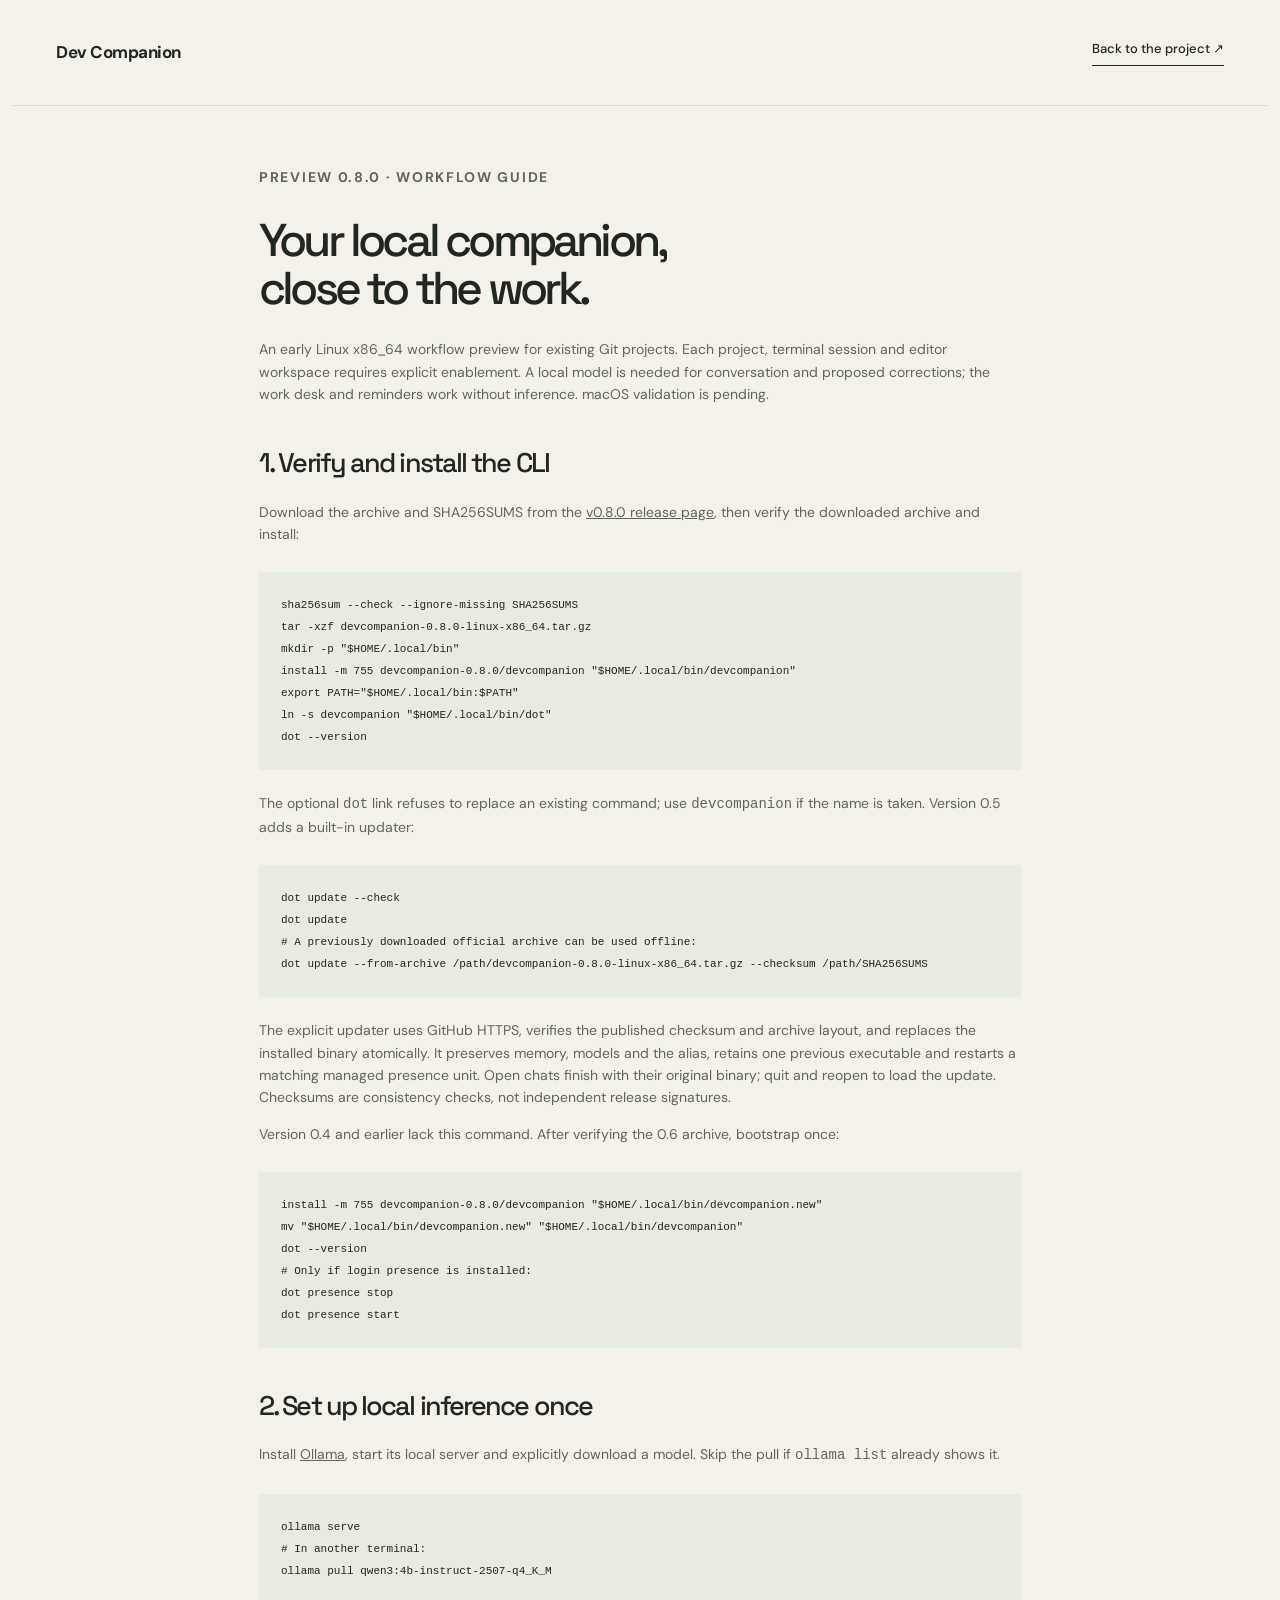
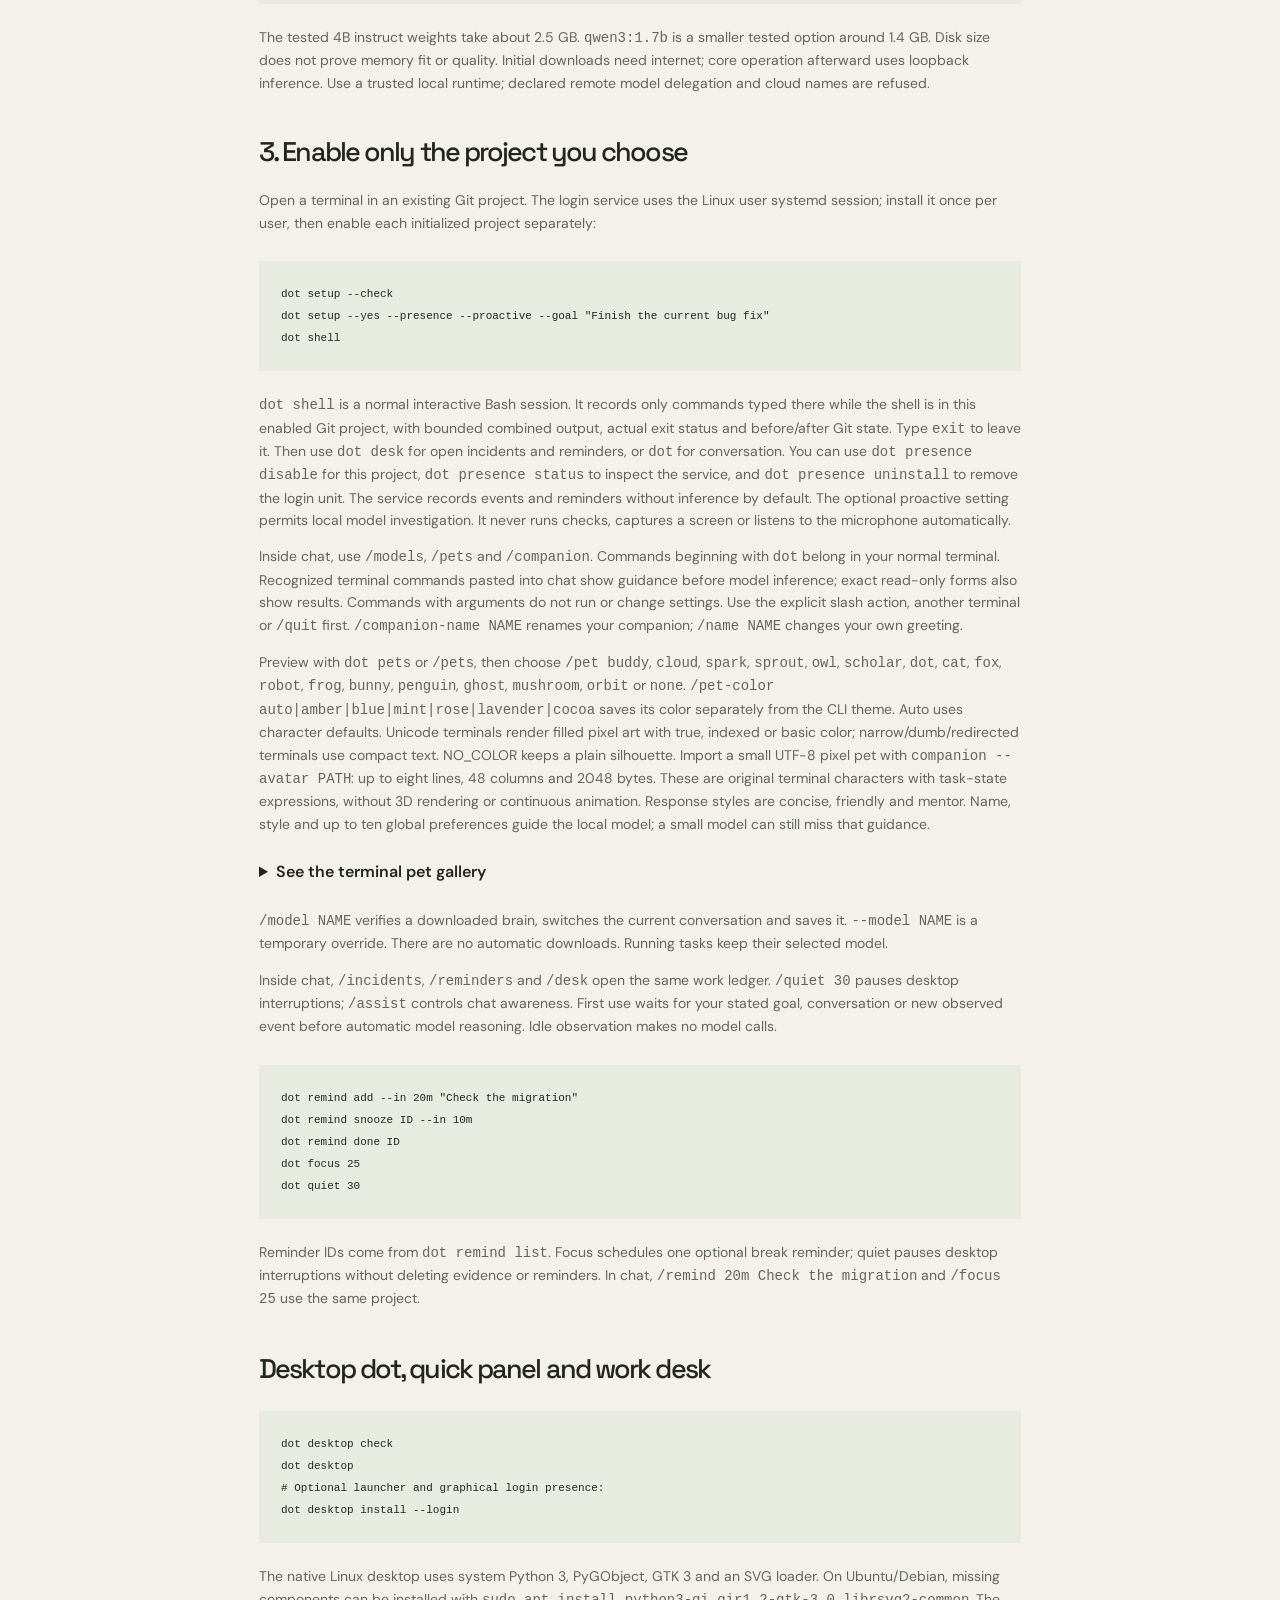
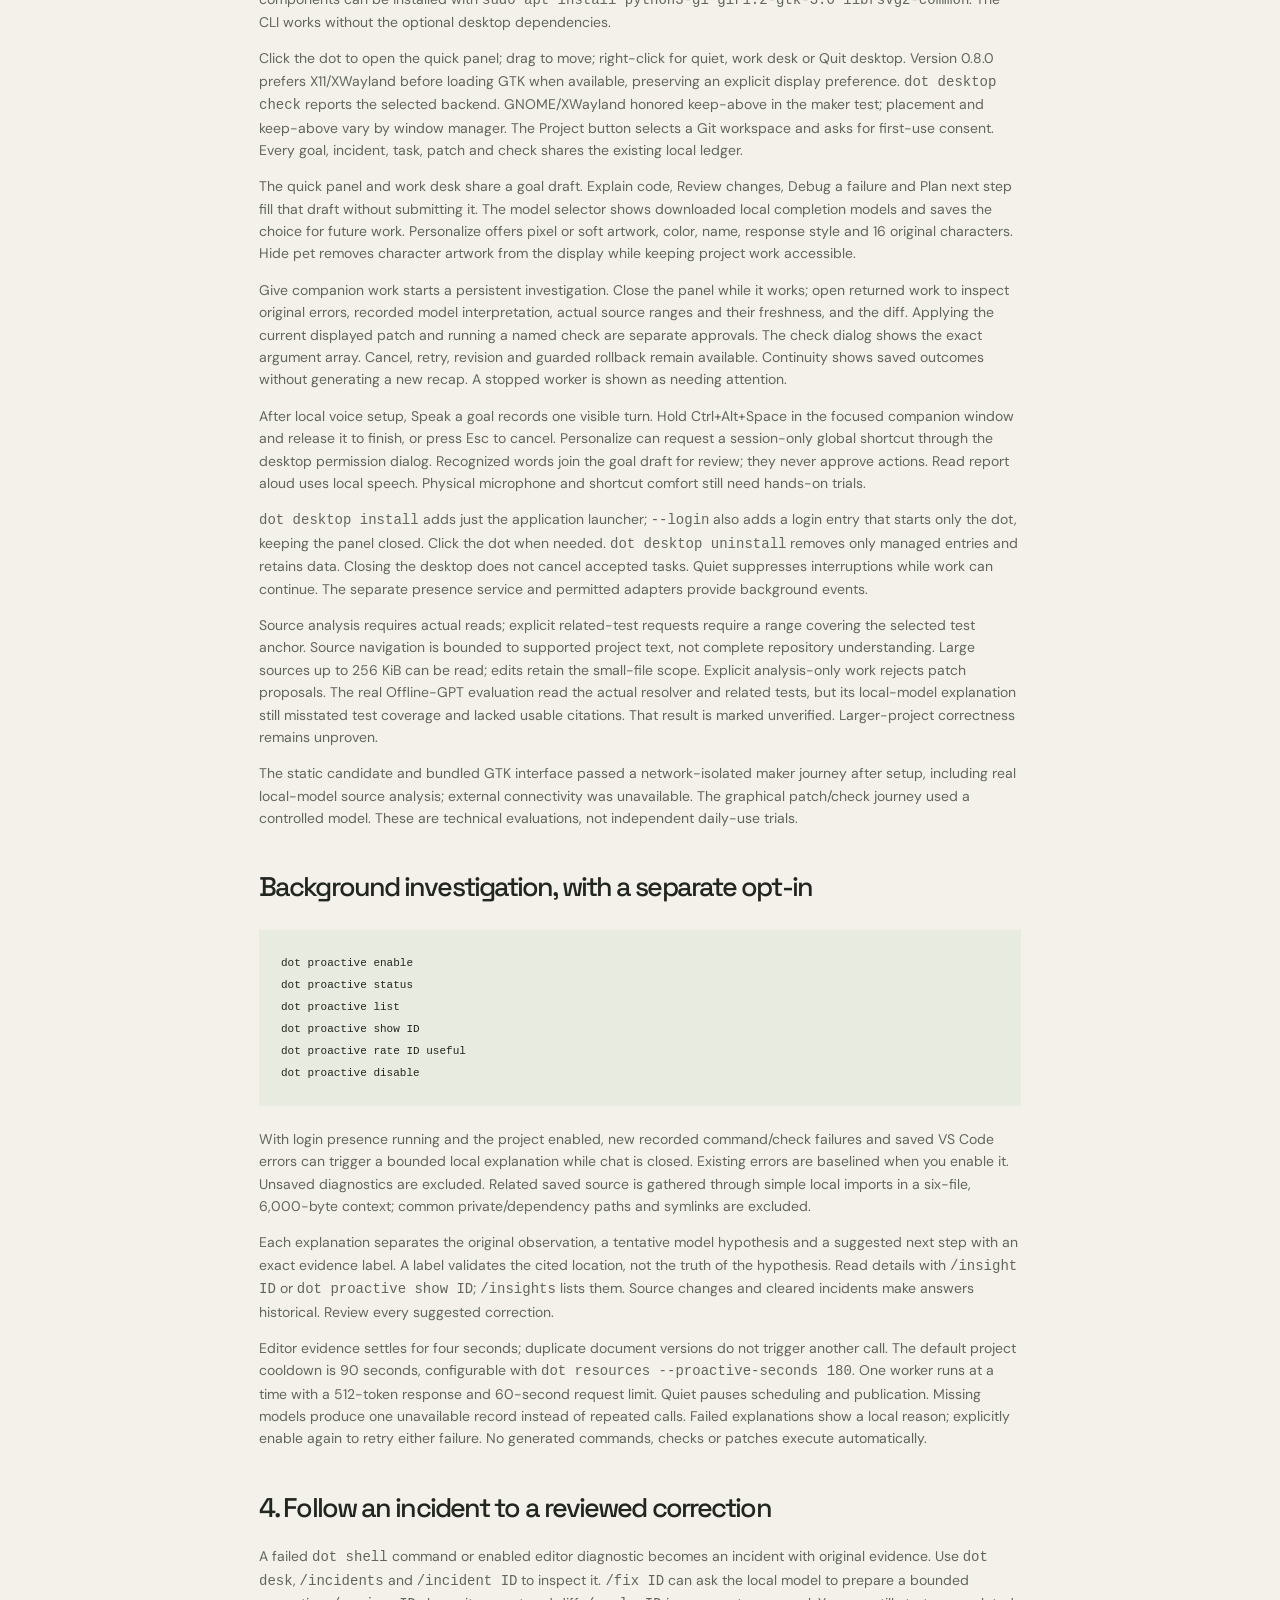
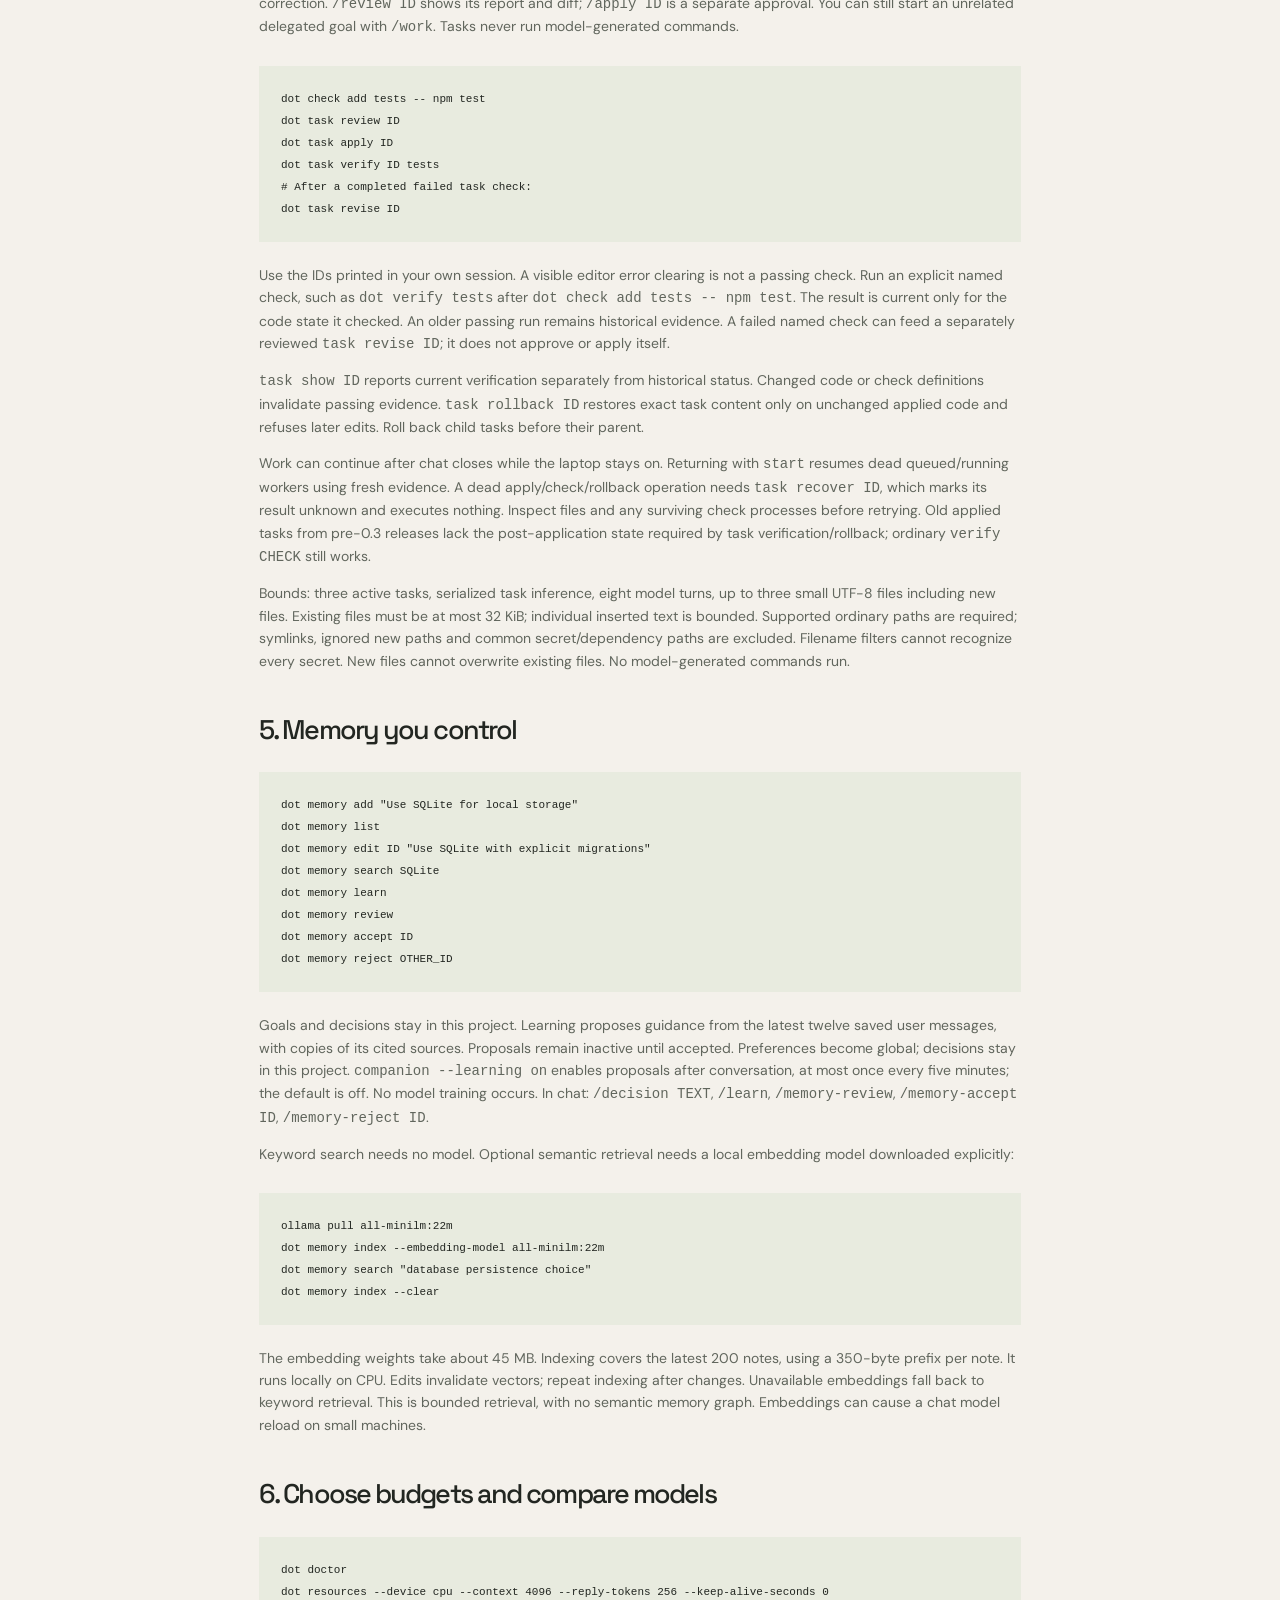
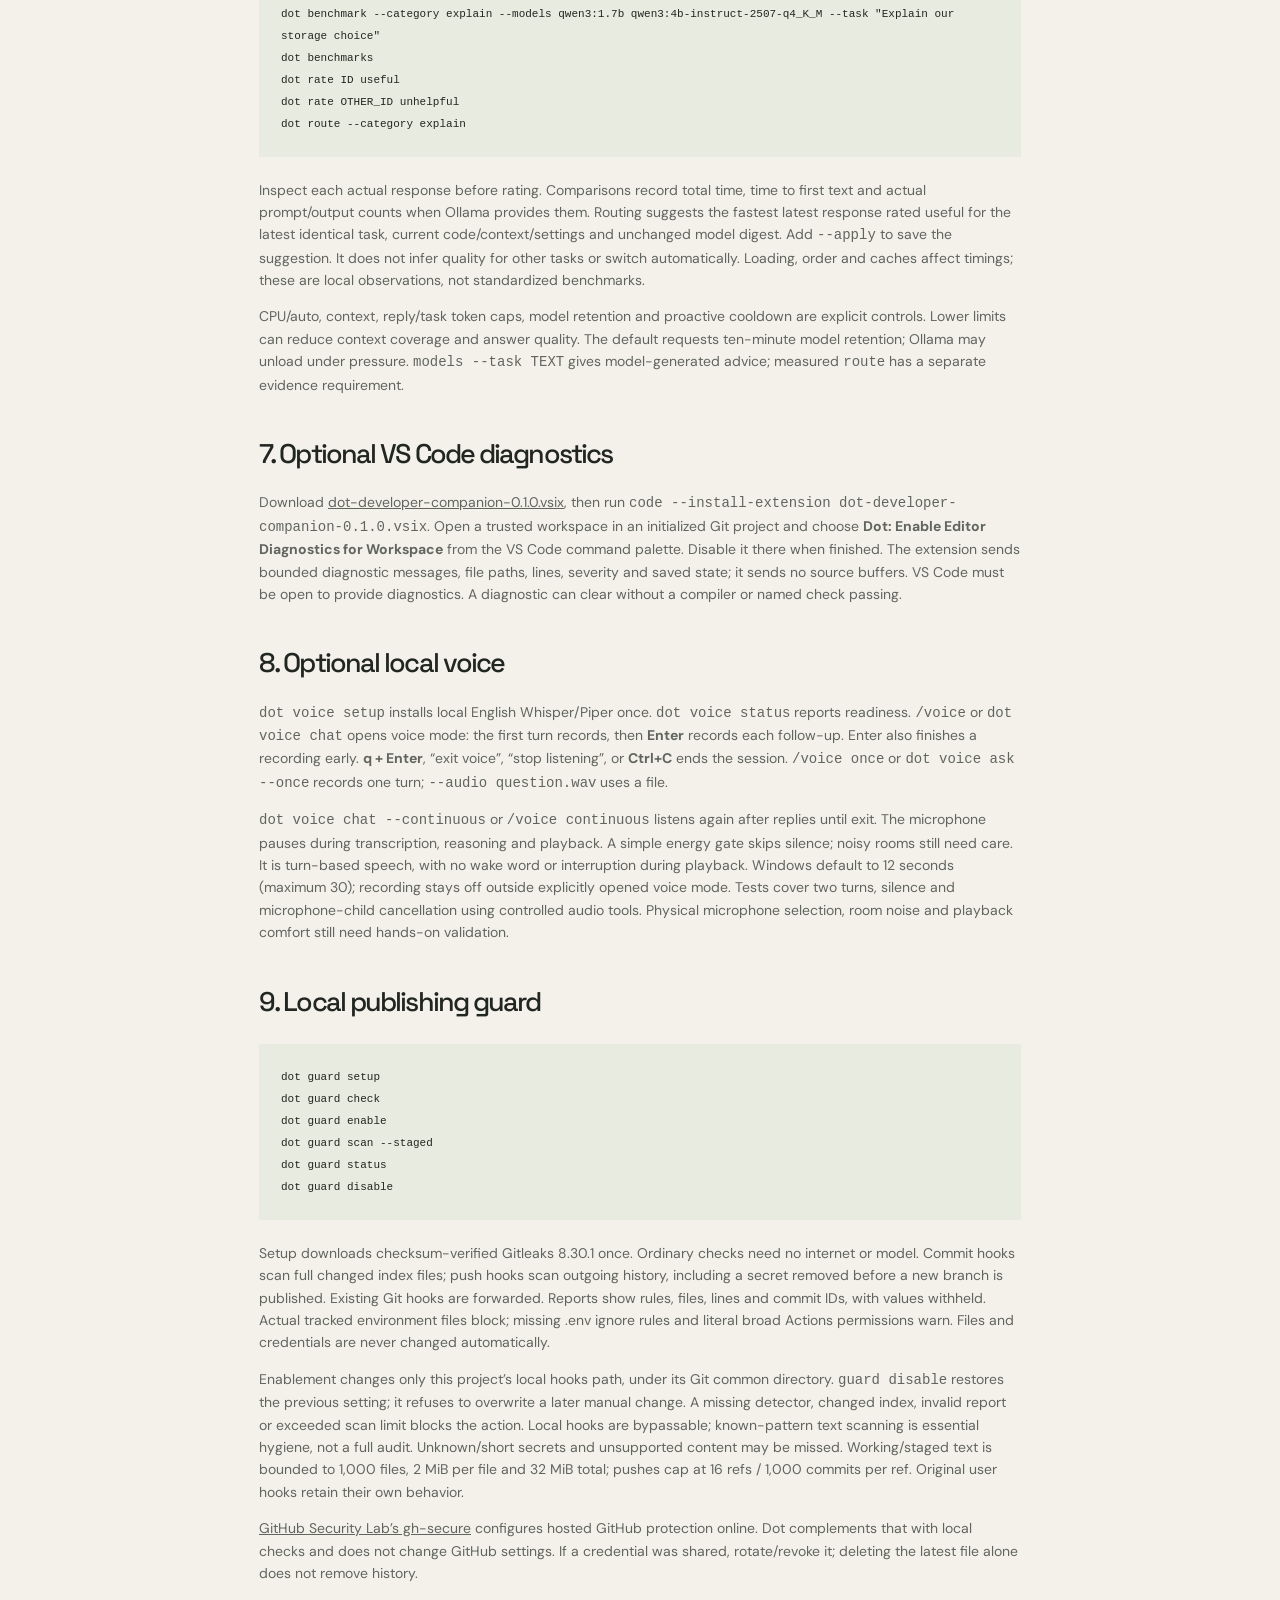
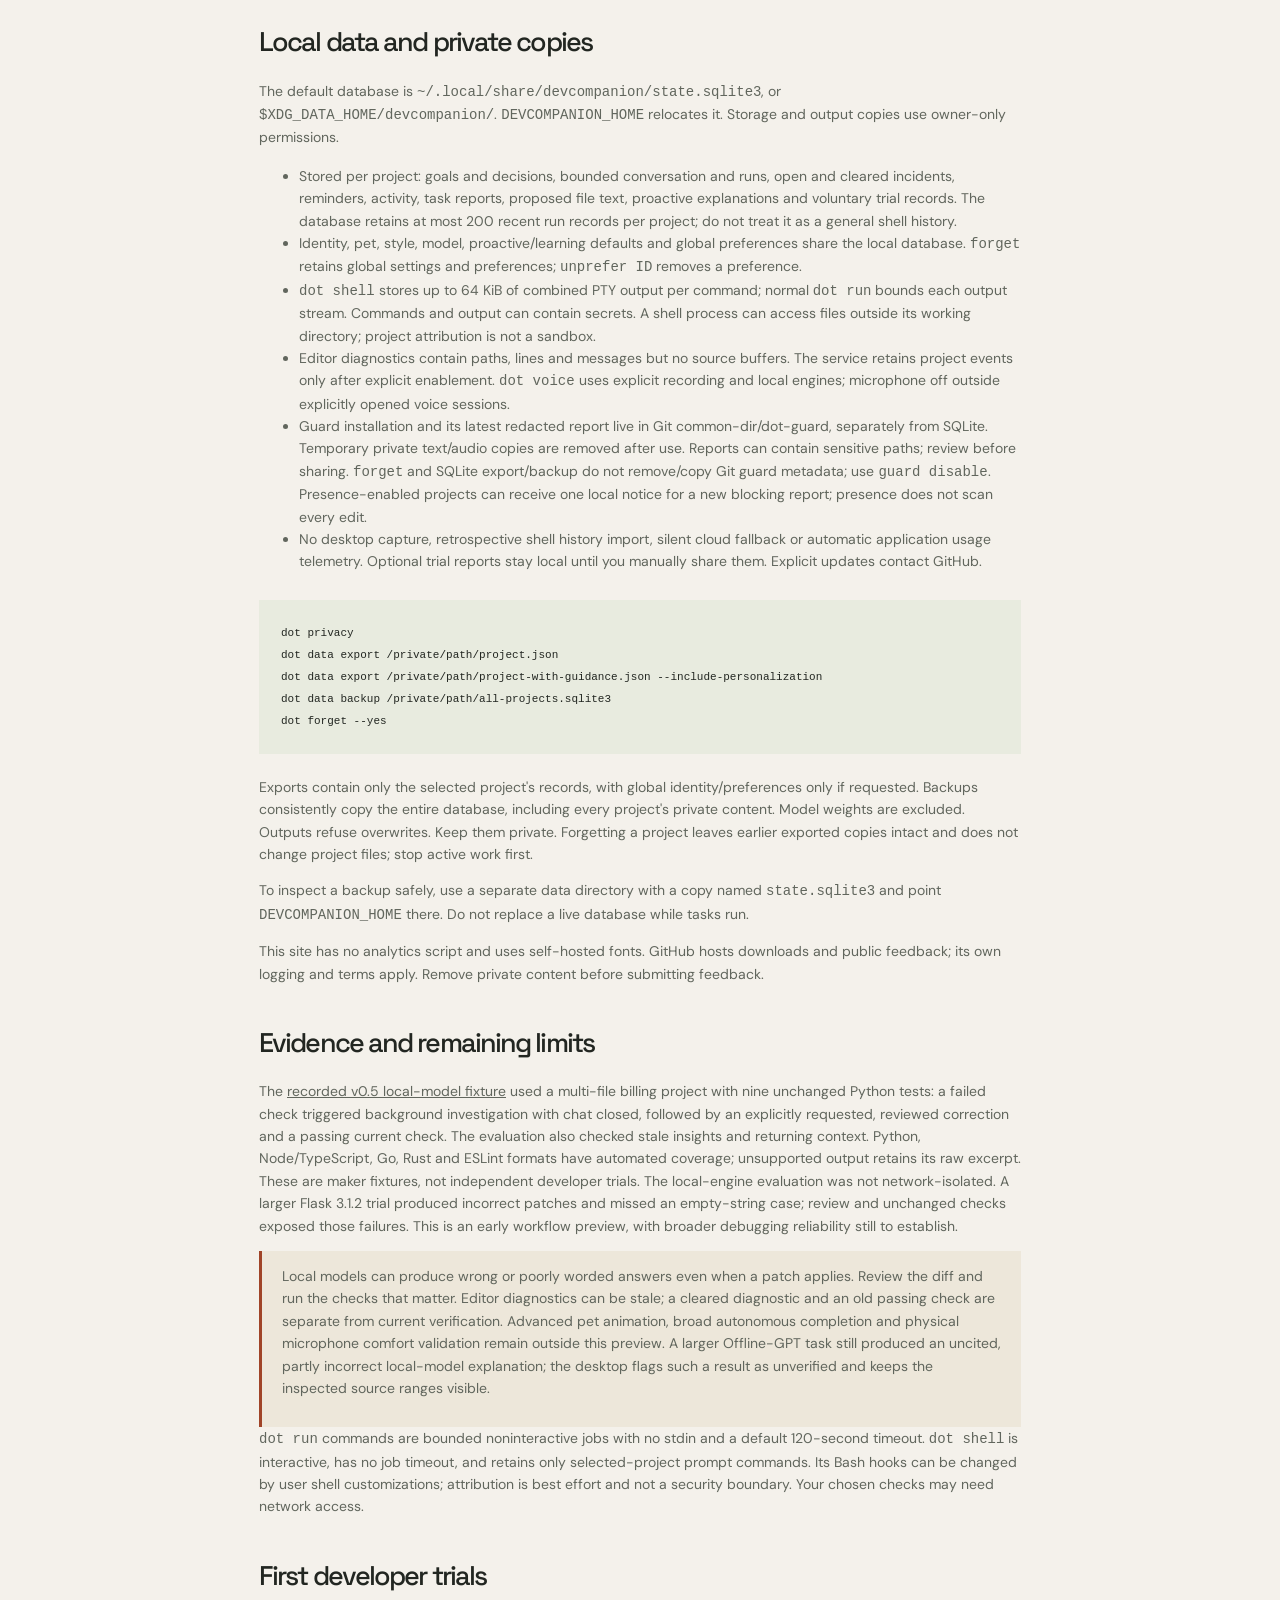
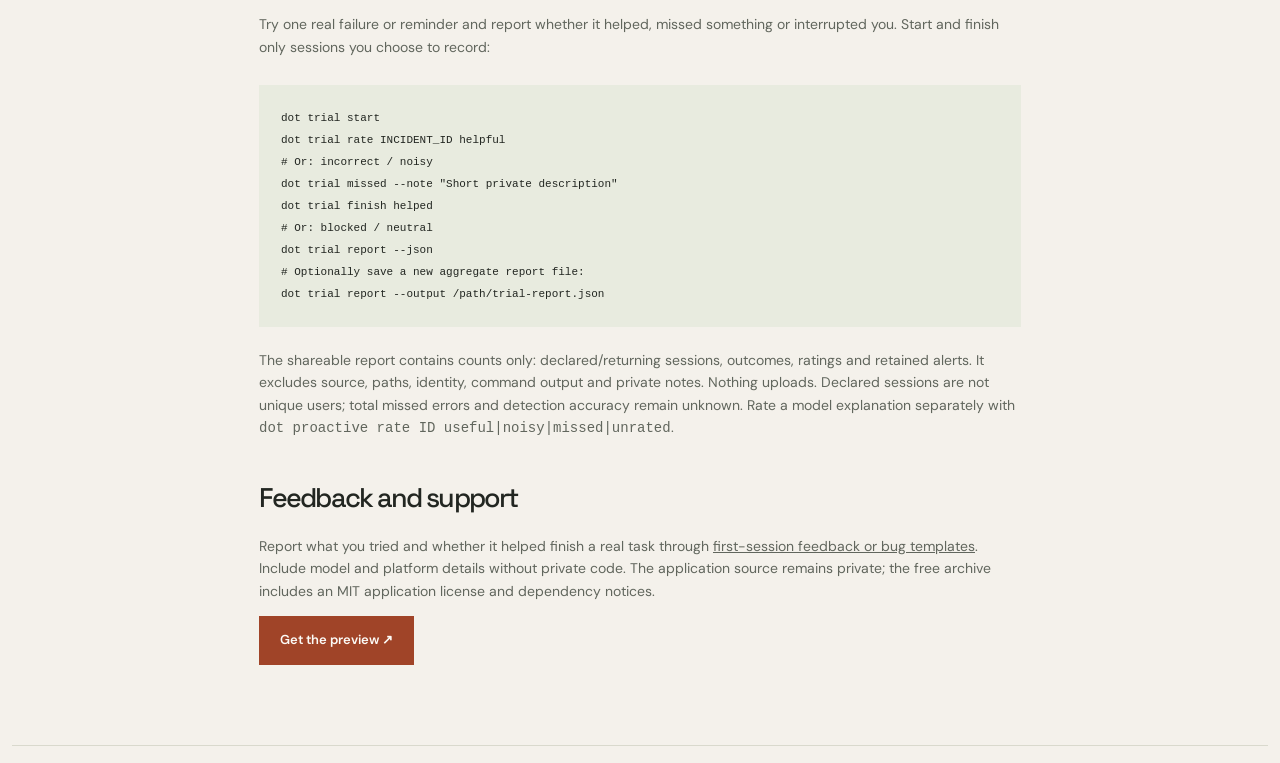
==== commit 2e5a5bc9: "docs: publish v0.8 desktop preview assets" ====
--- a/guide.html
+++ b/guide.html
@@ -4,15 +4,15 @@
 <meta name="description" content="Set up the Linux developer workflow preview: project presence, real error evidence, reviewed corrections, optional editor diagnostics and local voice.">
 <link rel="icon" href="./favicon.svg"><link rel="stylesheet" href="./fonts.css"><link rel="stylesheet" href="./style.css"></head>
 <body><a class="skip" href="#main">Skip to content</a><header class="nav wrap"><a class="brand" href="./">Dev Companion</a><nav aria-label="Main navigation"><a class="nav-cta" href="./">Back to the project ↗</a></nav></header>
-<main id="main" class="guide wrap"><p class="eyebrow">PREVIEW 0.7.1 · WORKFLOW GUIDE</p>
+<main id="main" class="guide wrap"><p class="eyebrow">PREVIEW 0.8.0 · WORKFLOW GUIDE</p>
 <h1>Your local companion,<br>close to the work.</h1>
 <p>An early Linux x86_64 workflow preview for existing Git projects. Each project, terminal session and editor workspace requires explicit enablement. A local model is needed for conversation and proposed corrections; the work desk and reminders work without inference. macOS validation is pending.</p>
 <h2 id="install">1. Verify and install the CLI</h2>
-<p>Download the archive and SHA256SUMS from the <a href="https://github.com/ashuujha/devcompanion-launch/releases/tag/v0.7.1">v0.7.1 release page</a>, then verify the downloaded archive and install:</p>
+<p>Download the archive and SHA256SUMS from the <a href="https://github.com/ashuujha/devcompanion-launch/releases/tag/v0.8.0">v0.8.0 release page</a>, then verify the downloaded archive and install:</p>
 <pre><code>sha256sum --check --ignore-missing SHA256SUMS
-tar -xzf devcompanion-0.7.1-linux-x86_64.tar.gz
+tar -xzf devcompanion-0.8.0-linux-x86_64.tar.gz
 mkdir -p "$HOME/.local/bin"
-install -m 755 devcompanion-0.7.1/devcompanion "$HOME/.local/bin/devcompanion"
+install -m 755 devcompanion-0.8.0/devcompanion "$HOME/.local/bin/devcompanion"
 export PATH="$HOME/.local/bin:$PATH"
 ln -s devcompanion "$HOME/.local/bin/dot"
 dot --version</code></pre>
@@ -20,10 +20,10 @@
 <pre><code>dot update --check
 dot update
 # A previously downloaded official archive can be used offline:
-dot update --from-archive /path/devcompanion-0.7.1-linux-x86_64.tar.gz --checksum /path/SHA256SUMS</code></pre>
+dot update --from-archive /path/devcompanion-0.8.0-linux-x86_64.tar.gz --checksum /path/SHA256SUMS</code></pre>
 <p>The explicit updater uses GitHub HTTPS, verifies the published checksum and archive layout, and replaces the installed binary atomically. It preserves memory, models and the alias, retains one previous executable and restarts a matching managed presence unit. Open chats finish with their original binary; quit and reopen to load the update. Checksums are consistency checks, not independent release signatures.</p>
 <p>Version 0.4 and earlier lack this command. After verifying the 0.6 archive, bootstrap once:</p>
-<pre><code>install -m 755 devcompanion-0.7.1/devcompanion "$HOME/.local/bin/devcompanion.new"
+<pre><code>install -m 755 devcompanion-0.8.0/devcompanion "$HOME/.local/bin/devcompanion.new"
 mv "$HOME/.local/bin/devcompanion.new" "$HOME/.local/bin/devcompanion"
 dot --version
 # Only if login presence is installed:
@@ -42,7 +42,7 @@
 dot shell</code></pre>
 <p><code>dot shell</code> is a normal interactive Bash session. It records only commands typed there while the shell is in this enabled Git project, with bounded combined output, actual exit status and before/after Git state. Type <code>exit</code> to leave it. Then use <code>dot desk</code> for open incidents and reminders, or <code>dot</code> for conversation. You can use <code>dot presence disable</code> for this project, <code>dot presence status</code> to inspect the service, and <code>dot presence uninstall</code> to remove the login unit. The service records events and reminders without inference by default. The optional proactive setting permits local model investigation. It never runs checks, captures a screen or listens to the microphone automatically.</p>
 <p>Inside chat, use <code>/models</code>, <code>/pets</code> and <code>/companion</code>. Commands beginning with <code>dot</code> belong in your normal terminal. Recognized terminal commands pasted into chat show guidance before model inference; exact read-only forms also show results. Commands with arguments do not run or change settings. Use the explicit slash action, another terminal or <code>/quit</code> first. <code>/companion-name NAME</code> renames your companion; <code>/name NAME</code> changes your own greeting.</p>
-<p>Preview with <code>dot pets</code> or <code>/pets</code>, then choose <code>/pet buddy</code>, <code>cloud</code>, <code>spark</code>, <code>sprout</code>, <code>owl</code>, <code>scholar</code>, <code>dot</code>, <code>cat</code>, <code>fox</code>, <code>robot</code> or <code>none</code>. <code>/pet-color auto|amber|blue|mint|rose|lavender|cocoa</code> saves its color separately from the CLI theme. Auto uses character defaults. Unicode terminals render filled pixel art with true, indexed or basic color; narrow/dumb/redirected terminals use compact text. NO_COLOR keeps a plain silhouette. Import a small UTF-8 pixel pet with <code>companion --avatar PATH</code>: up to eight lines, 48 columns and 2048 bytes. These are original terminal characters with task-state expressions, without 3D rendering or continuous animation. Response styles are concise, friendly and mentor. Name, style and up to ten global preferences guide the local model; a small model can still miss that guidance.</p>
+<p>Preview with <code>dot pets</code> or <code>/pets</code>, then choose <code>/pet buddy</code>, <code>cloud</code>, <code>spark</code>, <code>sprout</code>, <code>owl</code>, <code>scholar</code>, <code>dot</code>, <code>cat</code>, <code>fox</code>, <code>robot</code>, <code>frog</code>, <code>bunny</code>, <code>penguin</code>, <code>ghost</code>, <code>mushroom</code>, <code>orbit</code> or <code>none</code>. <code>/pet-color auto|amber|blue|mint|rose|lavender|cocoa</code> saves its color separately from the CLI theme. Auto uses character defaults. Unicode terminals render filled pixel art with true, indexed or basic color; narrow/dumb/redirected terminals use compact text. NO_COLOR keeps a plain silhouette. Import a small UTF-8 pixel pet with <code>companion --avatar PATH</code>: up to eight lines, 48 columns and 2048 bytes. These are original terminal characters with task-state expressions, without 3D rendering or continuous animation. Response styles are concise, friendly and mentor. Name, style and up to ten global preferences guide the local model; a small model can still miss that guidance.</p>
 <details class="pet-preview"><summary>See the terminal pet gallery</summary><img src="./pets-preview.png" alt="Rendered CLI fixture preview of buddy, cloud, spark, sprout, owl and scholar"><p>Rendered from a real terminal capture in a disposable fixture. Artwork is original.</p></details>
 <p><code>/model NAME</code> verifies a downloaded brain, switches the current conversation and saves it. <code>--model NAME</code> is a temporary override. There are no automatic downloads. Running tasks keep their selected model.</p>
 <p>Inside chat, <code>/incidents</code>, <code>/reminders</code> and <code>/desk</code> open the same work ledger. <code>/quiet 30</code> pauses desktop interruptions; <code>/assist</code> controls chat awareness. First use waits for your stated goal, conversation or new observed event before automatic model reasoning. Idle observation makes no model calls.</p>
@@ -58,11 +58,12 @@
 # Optional launcher and graphical login presence:
 dot desktop install --login</code></pre>
 <p>The native Linux desktop uses system Python 3, PyGObject, GTK 3 and an SVG loader. On Ubuntu/Debian, missing components can be installed with <code>sudo apt install python3-gi gir1.2-gtk-3.0 librsvg2-common</code>. The CLI works without the optional desktop dependencies.</p>
-<p>Click the dot to open the quick panel; drag to move; right-click for quiet, work desk or Quit desktop. Version 0.7.1 prefers X11/XWayland before loading GTK when available, preserving an explicit display preference. <code>dot desktop check</code> reports the selected backend. GNOME/XWayland honored keep-above in the maker test; placement and keep-above vary by window manager. The Project button selects a Git workspace and asks for first-use consent. Every goal, incident, task, patch and check shares the existing local ledger.</p>
+<p>Click the dot to open the quick panel; drag to move; right-click for quiet, work desk or Quit desktop. Version 0.8.0 prefers X11/XWayland before loading GTK when available, preserving an explicit display preference. <code>dot desktop check</code> reports the selected backend. GNOME/XWayland honored keep-above in the maker test; placement and keep-above vary by window manager. The Project button selects a Git workspace and asks for first-use consent. Every goal, incident, task, patch and check shares the existing local ledger.</p>
+<p>The quick panel and work desk share a goal draft. Explain code, Review changes, Debug a failure and Plan next step fill that draft without submitting it. The model selector shows downloaded local completion models and saves the choice for future work. Personalize offers pixel or soft artwork, color, name, response style and 16 original characters. Hide pet removes character artwork from the display while keeping project work accessible.</p>
 <p>Give companion work starts a persistent investigation. Close the panel while it works; open returned work to inspect original errors, recorded model interpretation, actual source ranges and their freshness, and the diff. Applying the current displayed patch and running a named check are separate approvals. The check dialog shows the exact argument array. Cancel, retry, revision and guarded rollback remain available. Continuity shows saved outcomes without generating a new recap. A stopped worker is shown as needing attention.</p>
-<p>After local voice setup, Speak a goal records one visible turn, stopping at a speech pause or at most 30 seconds. Click Finish recording sooner or Esc to cancel. Recognized words enter the composer for review; they never approve actions. Click again for the next turn. Read report aloud uses local speech. Character, color, name and response style share CLI preferences; imported text avatars remain a CLI feature.</p>
+<p>After local voice setup, Speak a goal records one visible turn. Hold Ctrl+Alt+Space in the focused companion window and release it to finish, or press Esc to cancel. Personalize can request a session-only global shortcut through the desktop permission dialog. Recognized words join the goal draft for review; they never approve actions. Read report aloud uses local speech. Physical microphone and shortcut comfort still need hands-on trials.</p>
 <p><code>dot desktop install</code> adds just the application launcher; <code>--login</code> also adds a login entry that starts only the dot, keeping the panel closed. Click the dot when needed. <code>dot desktop uninstall</code> removes only managed entries and retains data. Closing the desktop does not cancel accepted tasks. Quiet suppresses interruptions while work can continue. The separate presence service and permitted adapters provide background events.</p>
-<p>Source analysis requires actual reads; explicit related-test requests require a range covering the selected test anchor. Source navigation is bounded to supported project text, not complete repository understanding. Large sources up to 256 KiB can be read; edits retain the small-file scope. Explicit analysis-only work rejects patch proposals. The real Offline-GPT evaluation improved from a false claim of missing implementation to reading the actual resolver and related tests, but larger-project correctness is still unproven.</p>
+<p>Source analysis requires actual reads; explicit related-test requests require a range covering the selected test anchor. Source navigation is bounded to supported project text, not complete repository understanding. Large sources up to 256 KiB can be read; edits retain the small-file scope. Explicit analysis-only work rejects patch proposals. The real Offline-GPT evaluation read the actual resolver and related tests, but its local-model explanation still misstated test coverage and lacked usable citations. That result is marked unverified. Larger-project correctness remains unproven.</p>
 <p>The static candidate and bundled GTK interface passed a network-isolated maker journey after setup, including real local-model source analysis; external connectivity was unavailable. The graphical patch/check journey used a controlled model. These are technical evaluations, not independent daily-use trials.</p>
 <h2 id="proactive">Background investigation, with a separate opt-in</h2>
 <pre><code>dot proactive enable
@@ -113,7 +114,7 @@
 <p>Inspect each actual response before rating. Comparisons record total time, time to first text and actual prompt/output counts when Ollama provides them. Routing suggests the fastest latest response rated useful for the latest identical task, current code/context/settings and unchanged model digest. Add <code>--apply</code> to save the suggestion. It does not infer quality for other tasks or switch automatically. Loading, order and caches affect timings; these are local observations, not standardized benchmarks.</p>
 <p>CPU/auto, context, reply/task token caps, model retention and proactive cooldown are explicit controls. Lower limits can reduce context coverage and answer quality. The default requests ten-minute model retention; Ollama may unload under pressure. <code>models --task TEXT</code> gives model-generated advice; measured <code>route</code> has a separate evidence requirement.</p>
 <h2 id="editor">7. Optional VS Code diagnostics</h2>
-<p>Download <a href="https://github.com/ashuujha/devcompanion-launch/releases/download/v0.7.1/dot-developer-companion-0.1.0.vsix">dot-developer-companion-0.1.0.vsix</a>, then run <code>code --install-extension dot-developer-companion-0.1.0.vsix</code>. Open a trusted workspace in an initialized Git project and choose <strong>Dot: Enable Editor Diagnostics for Workspace</strong> from the VS Code command palette. Disable it there when finished. The extension sends bounded diagnostic messages, file paths, lines, severity and saved state; it sends no source buffers. VS Code must be open to provide diagnostics. A diagnostic can clear without a compiler or named check passing.</p>
+<p>Download <a href="https://github.com/ashuujha/devcompanion-launch/releases/download/v0.8.0/dot-developer-companion-0.1.0.vsix">dot-developer-companion-0.1.0.vsix</a>, then run <code>code --install-extension dot-developer-companion-0.1.0.vsix</code>. Open a trusted workspace in an initialized Git project and choose <strong>Dot: Enable Editor Diagnostics for Workspace</strong> from the VS Code command palette. Disable it there when finished. The extension sends bounded diagnostic messages, file paths, lines, severity and saved state; it sends no source buffers. VS Code must be open to provide diagnostics. A diagnostic can clear without a compiler or named check passing.</p>
 <h2 id="voice">8. Optional local voice</h2>
 <p><code>dot voice setup</code> installs local English Whisper/Piper once. <code>dot voice status</code> reports readiness. <code>/voice</code> or <code>dot voice chat</code> opens voice mode: the first turn records, then <strong>Enter</strong> records each follow-up. Enter also finishes a recording early. <strong>q + Enter</strong>, “exit voice”, “stop listening”, or <strong>Ctrl+C</strong> ends the session. <code>/voice once</code> or <code>dot voice ask --once</code> records one turn; <code>--audio question.wav</code> uses a file.</p>
 <p><code>dot voice chat --continuous</code> or <code>/voice continuous</code> listens again after replies until exit. The microphone pauses during transcription, reasoning and playback. A simple energy gate skips silence; noisy rooms still need care. It is turn-based speech, with no wake word or interruption during playback. Windows default to 12 seconds (maximum 30); recording stays off outside explicitly opened voice mode. Tests cover two turns, silence and microphone-child cancellation using controlled audio tools. Physical microphone selection, room noise and playback comfort still need hands-on validation.</p>
@@ -140,7 +141,7 @@
 <p>This site has no analytics script and uses self-hosted fonts. GitHub hosts downloads and public feedback; its own logging and terms apply. Remove private content before submitting feedback.</p>
 <h2 id="limits">Evidence and remaining limits</h2>
 <p>The <a href="./demo.txt">recorded v0.5 local-model fixture</a> used a multi-file billing project with nine unchanged Python tests: a failed check triggered background investigation with chat closed, followed by an explicitly requested, reviewed correction and a passing current check. The evaluation also checked stale insights and returning context. Python, Node/TypeScript, Go, Rust and ESLint formats have automated coverage; unsupported output retains its raw excerpt. These are maker fixtures, not independent developer trials. The local-engine evaluation was not network-isolated. A larger Flask 3.1.2 trial produced incorrect patches and missed an empty-string case; review and unchanged checks exposed those failures. This is an early workflow preview, with broader debugging reliability still to establish.</p>
-<div class="notice"><p>Local models can produce wrong or poorly worded answers even when a patch applies. Review the diff and run the checks that matter. Editor diagnostics can be stale; a cleared diagnostic and an old passing check are separate from current verification. A graphical desktop pet, broad autonomous completion and microphone comfort validation remain outside this preview.</p></div>
+<div class="notice"><p>Local models can produce wrong or poorly worded answers even when a patch applies. Review the diff and run the checks that matter. Editor diagnostics can be stale; a cleared diagnostic and an old passing check are separate from current verification. Advanced pet animation, broad autonomous completion and physical microphone comfort validation remain outside this preview. A larger Offline-GPT task still produced an uncited, partly incorrect local-model explanation; the desktop flags such a result as unverified and keeps the inspected source ranges visible.</p></div>
 <p><code>dot run</code> commands are bounded noninteractive jobs with no stdin and a default 120-second timeout. <code>dot shell</code> is interactive, has no job timeout, and retains only selected-project prompt commands. Its Bash hooks can be changed by user shell customizations; attribution is best effort and not a security boundary. Your chosen checks may need network access.</p>
 <h2 id="trials">First developer trials</h2>
 <p>Try one real failure or reminder and report whether it helped, missed something or interrupted you. Start and finish only sessions you choose to record:</p>
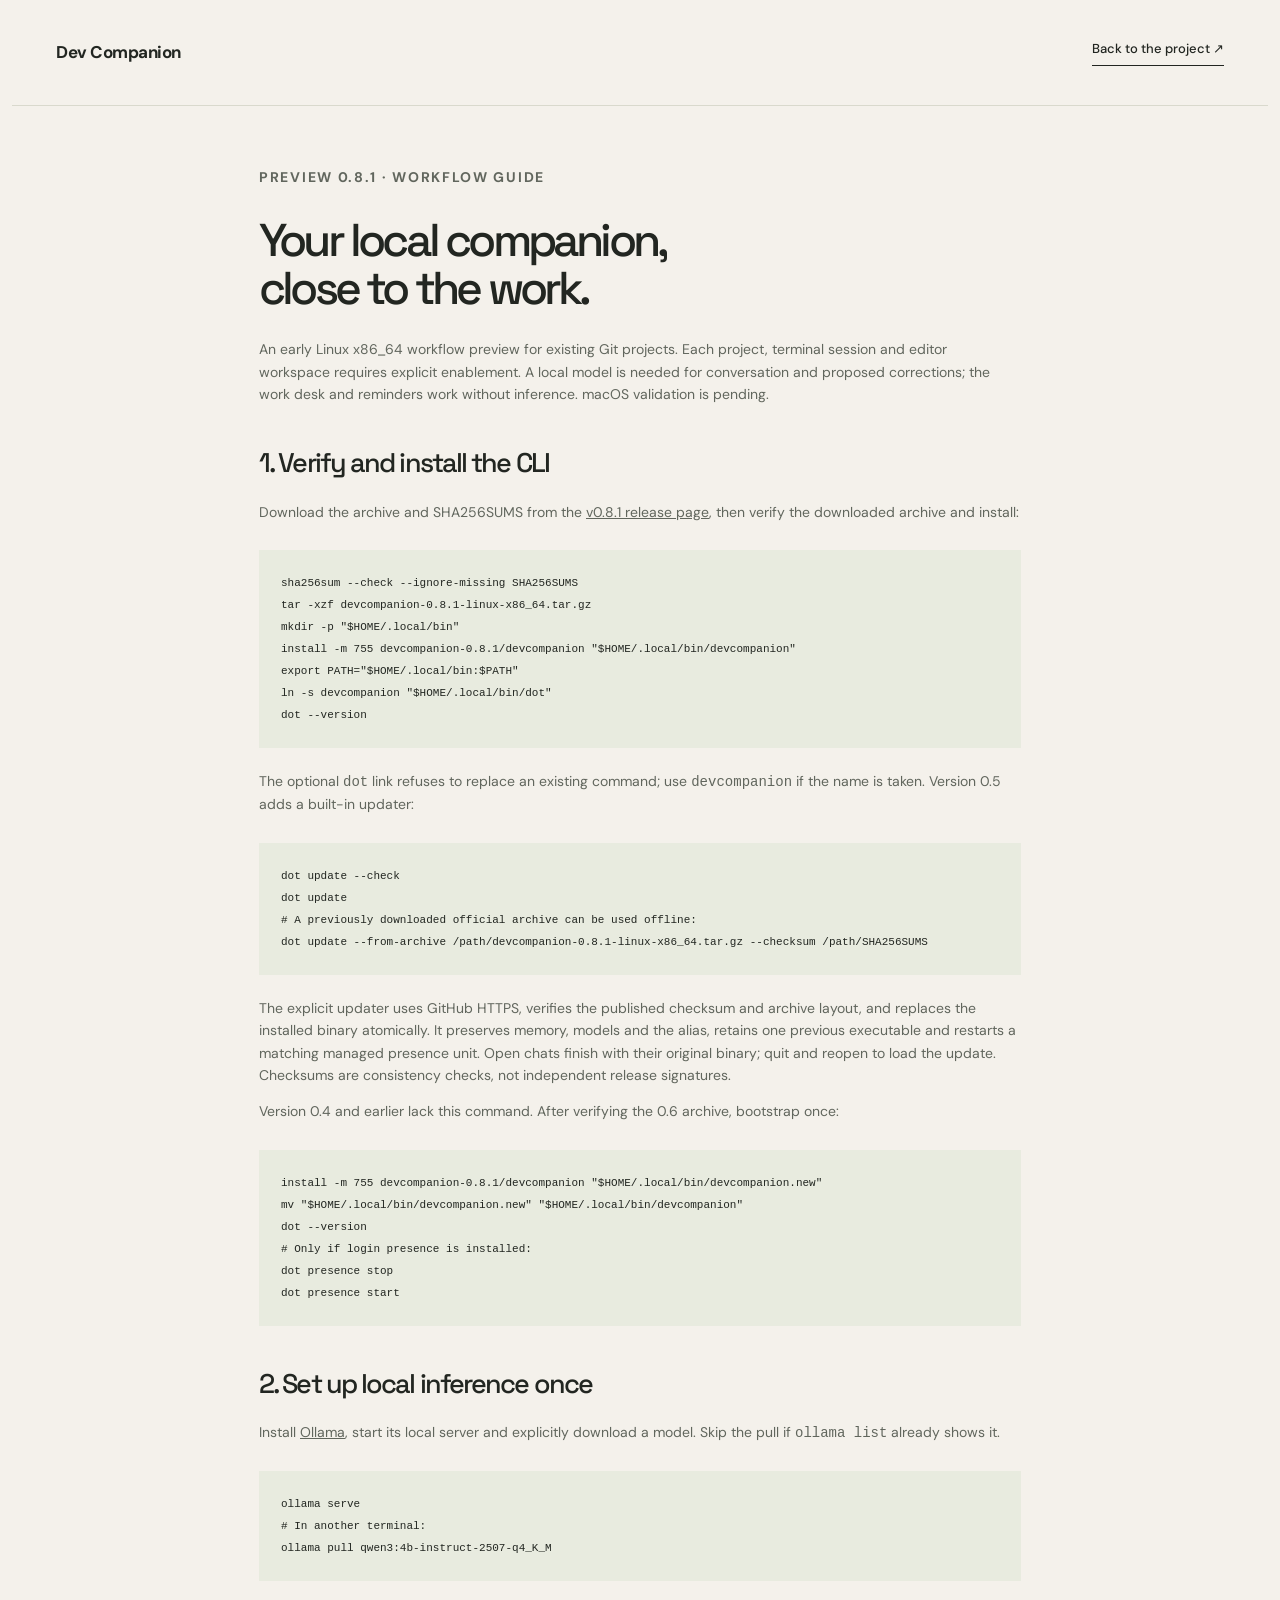
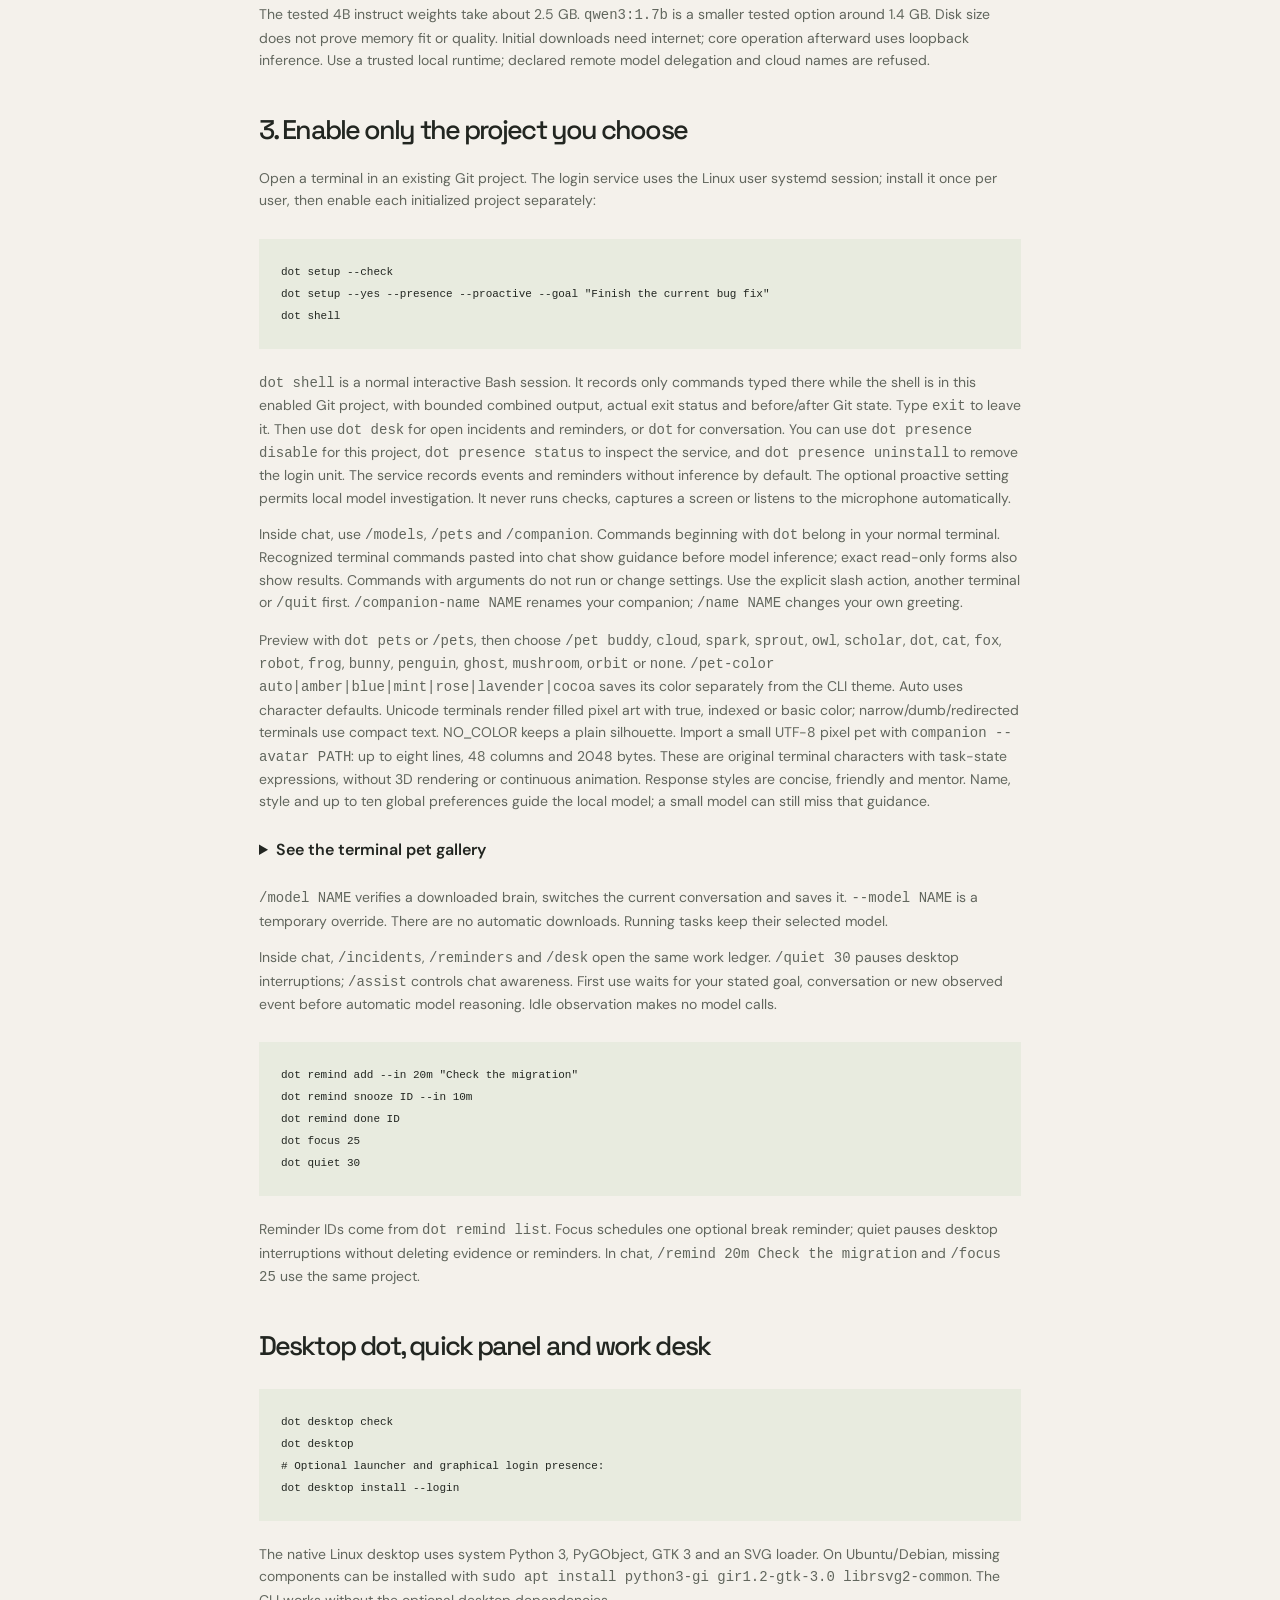
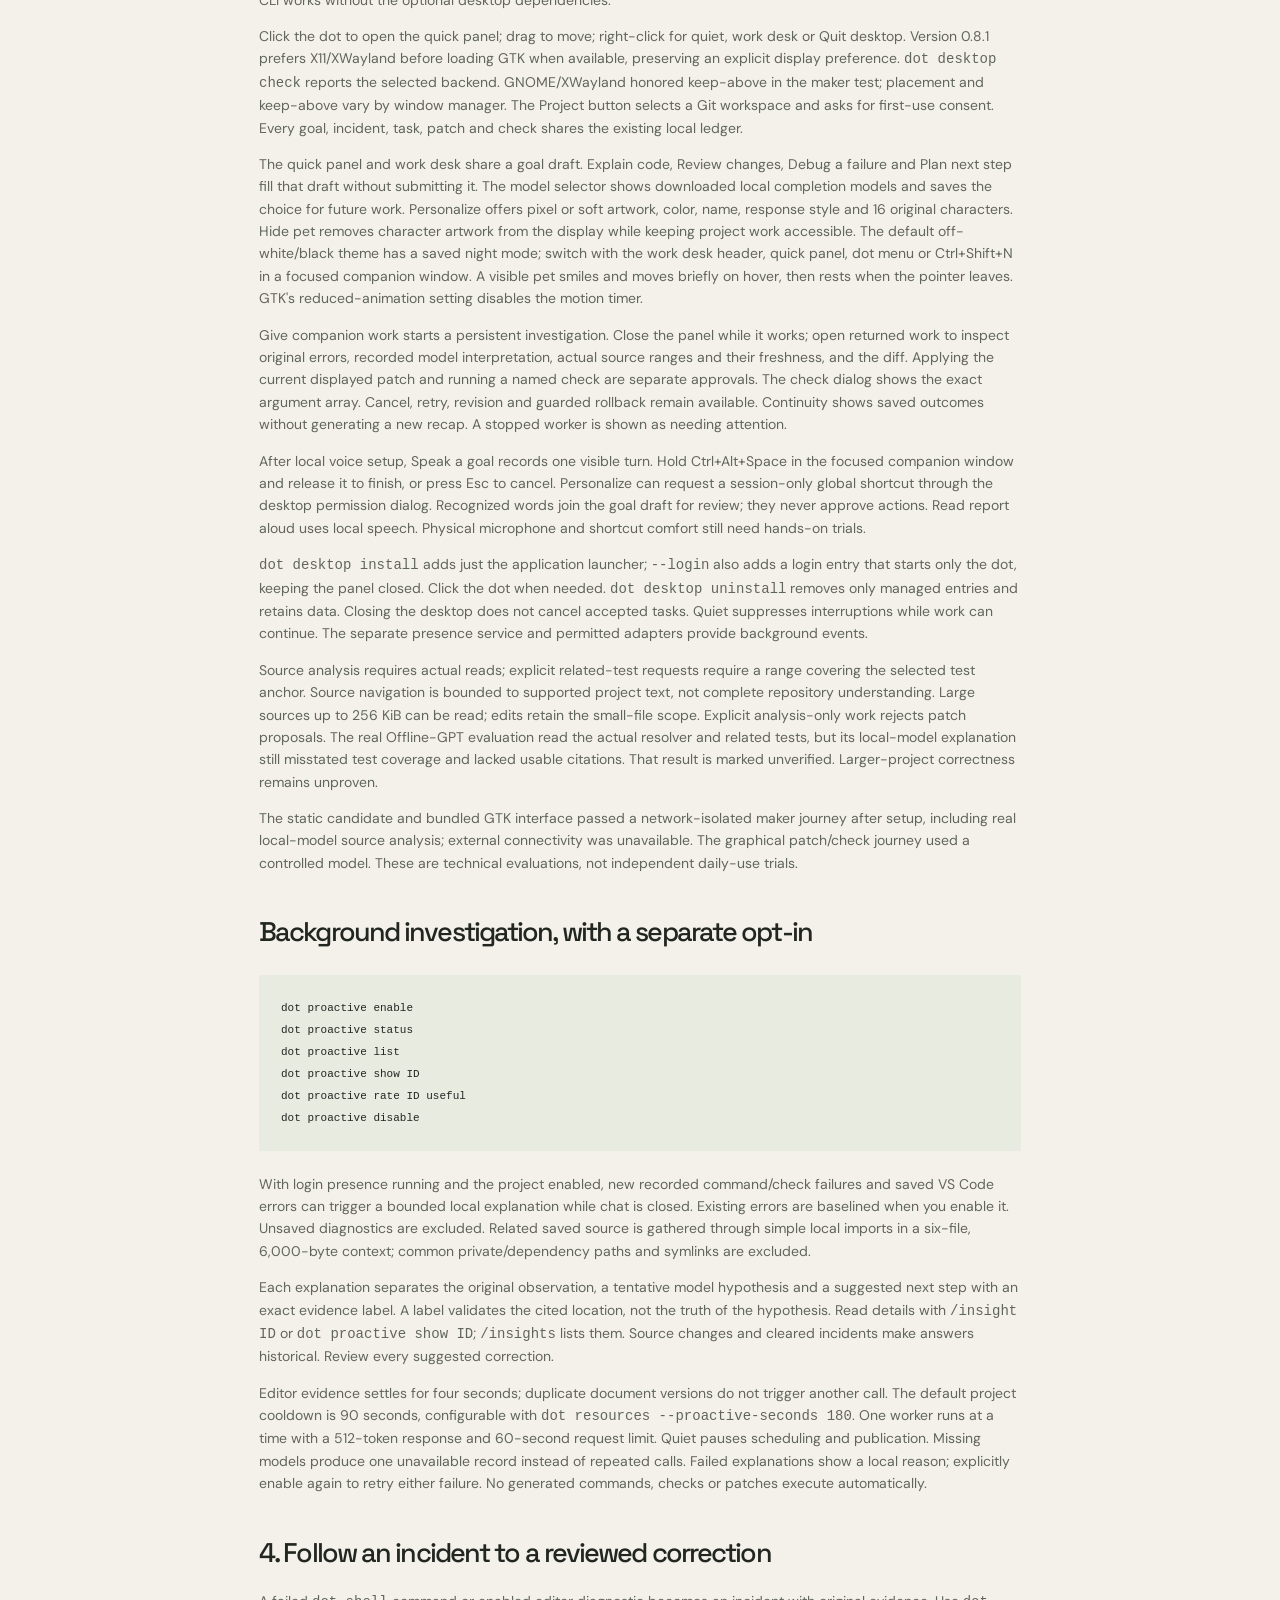
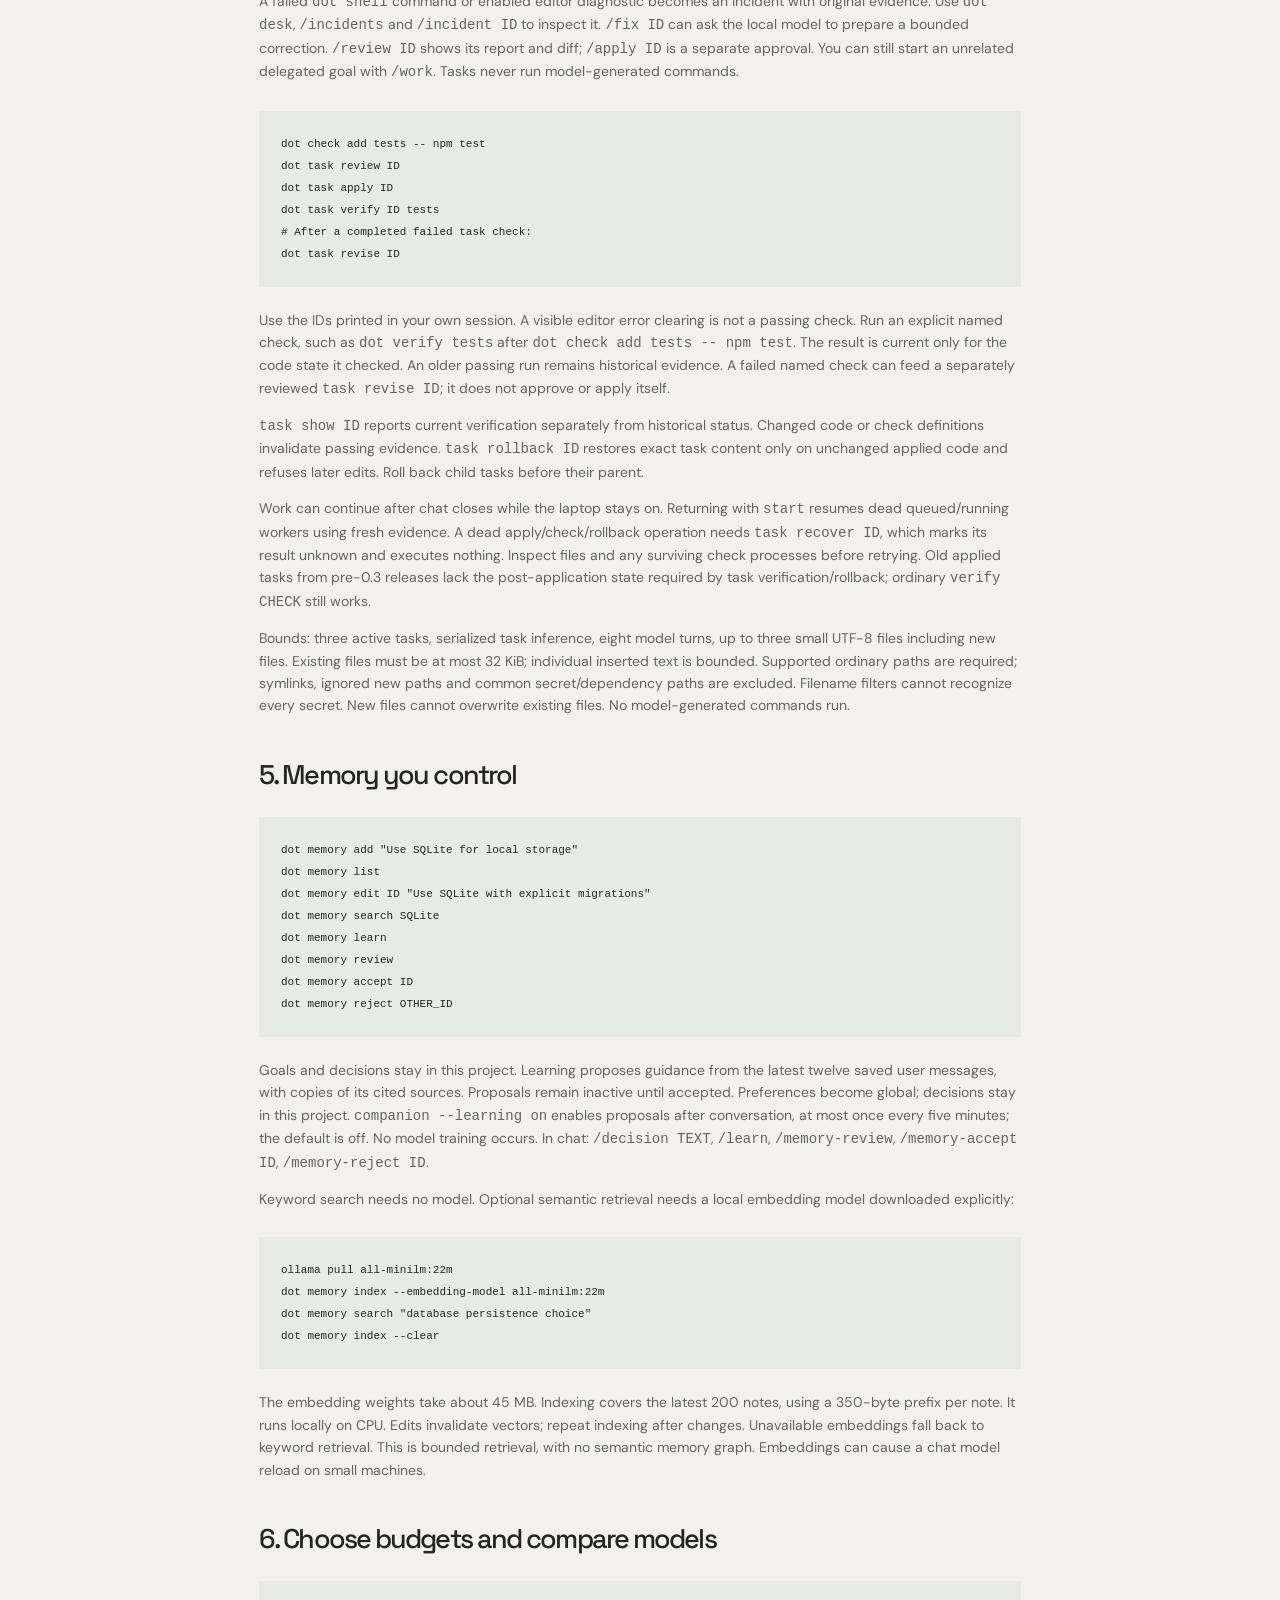
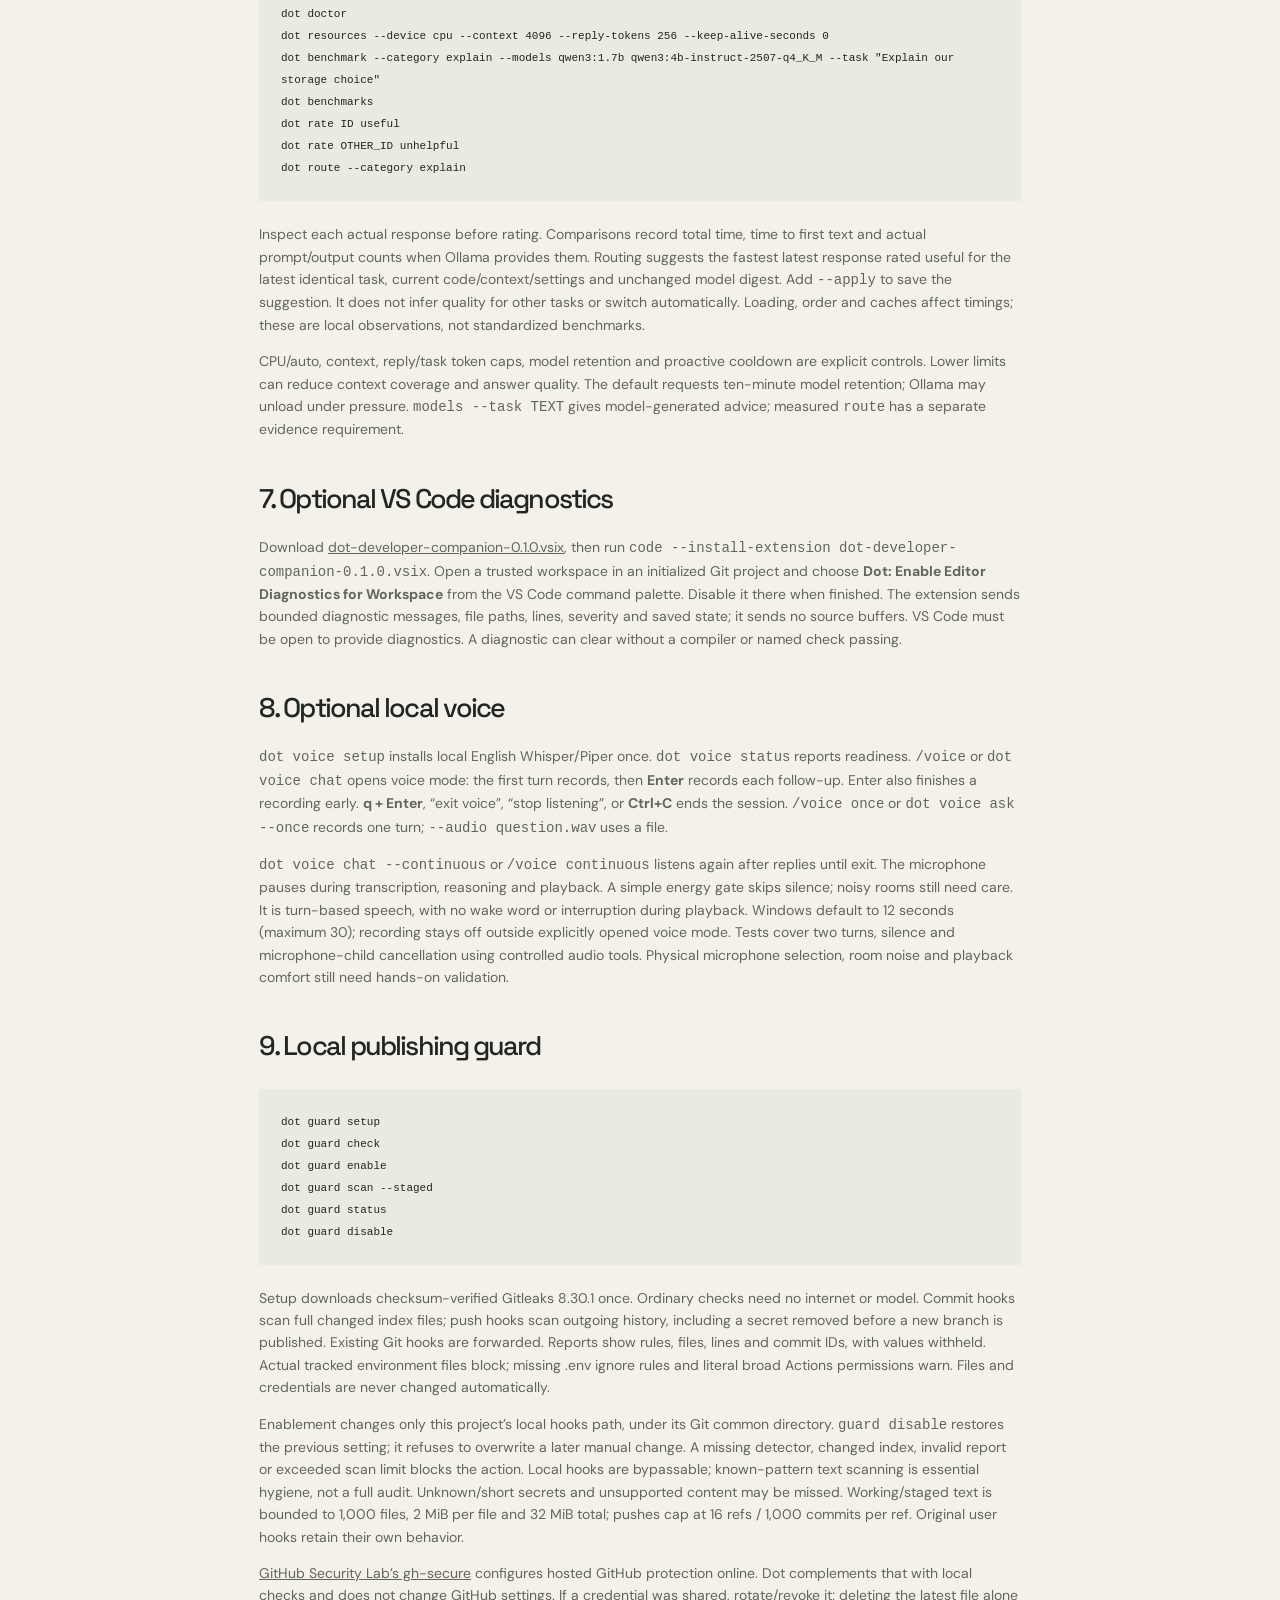
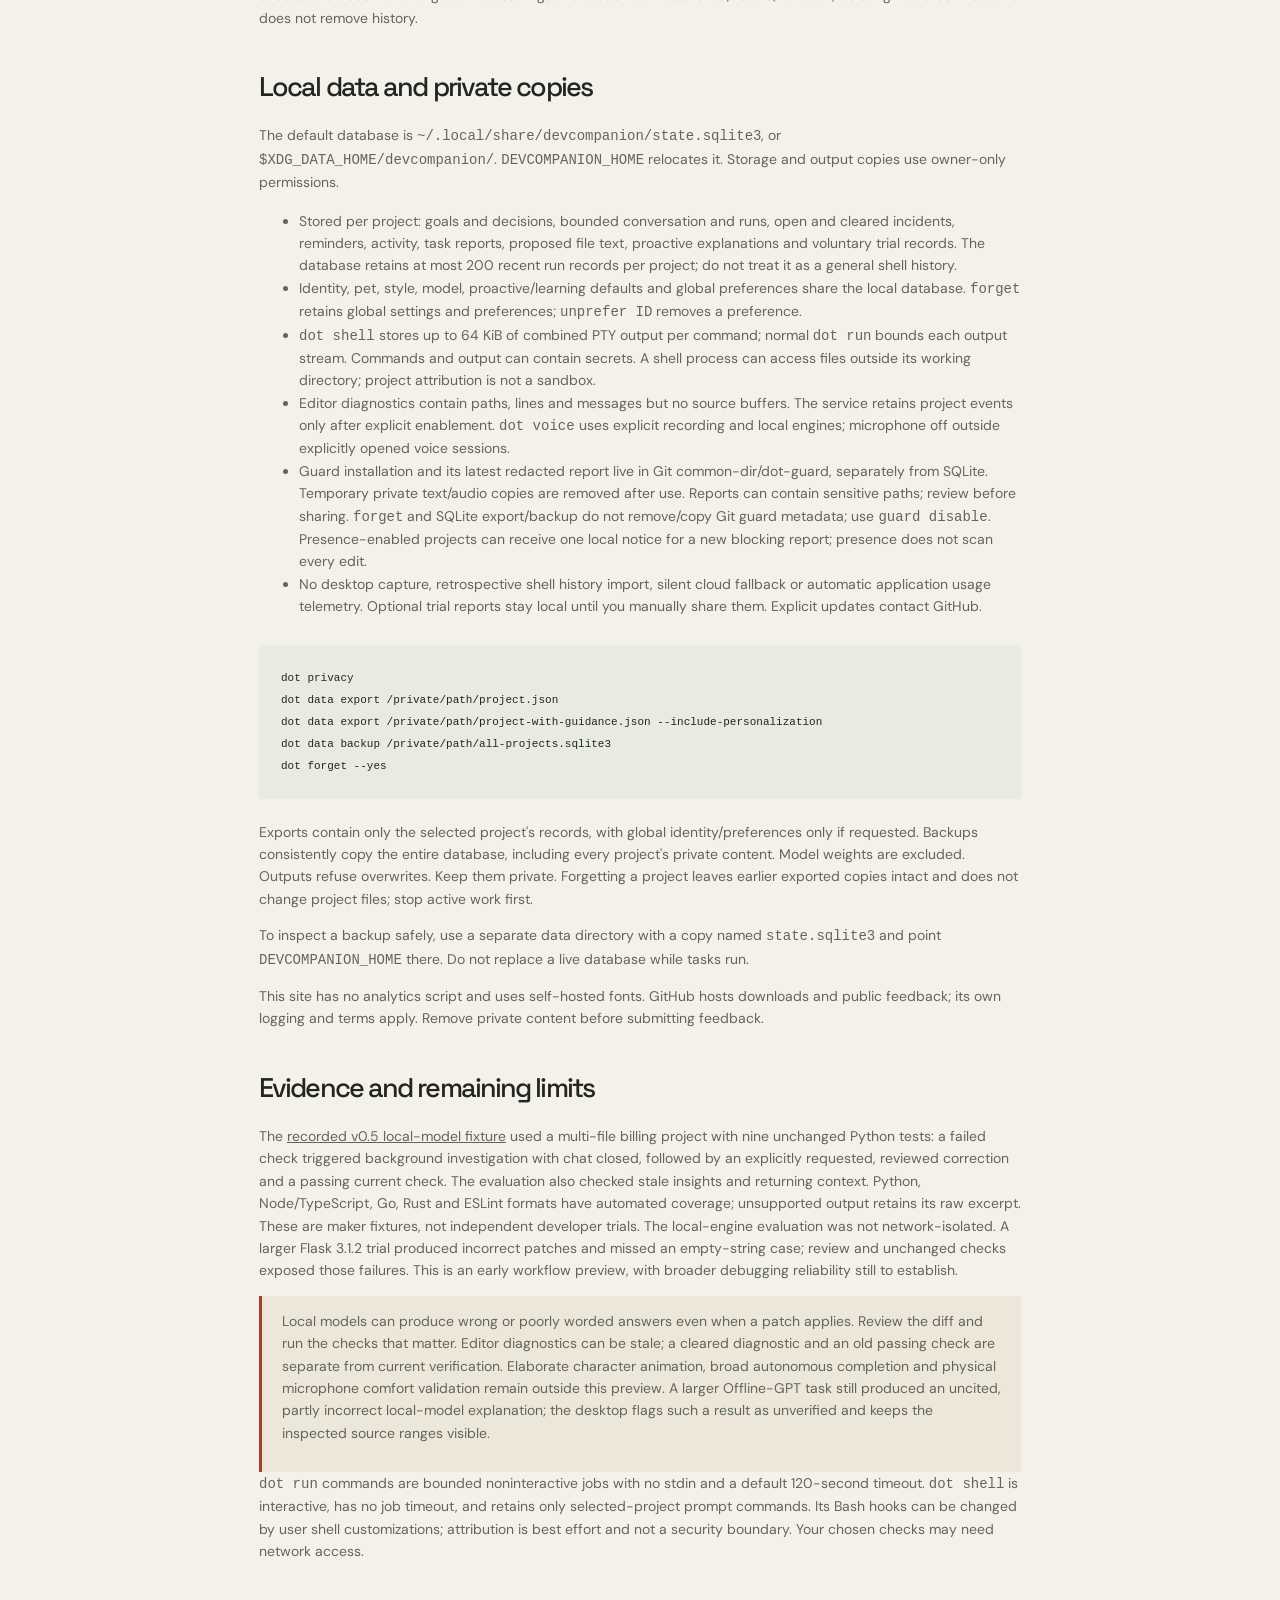
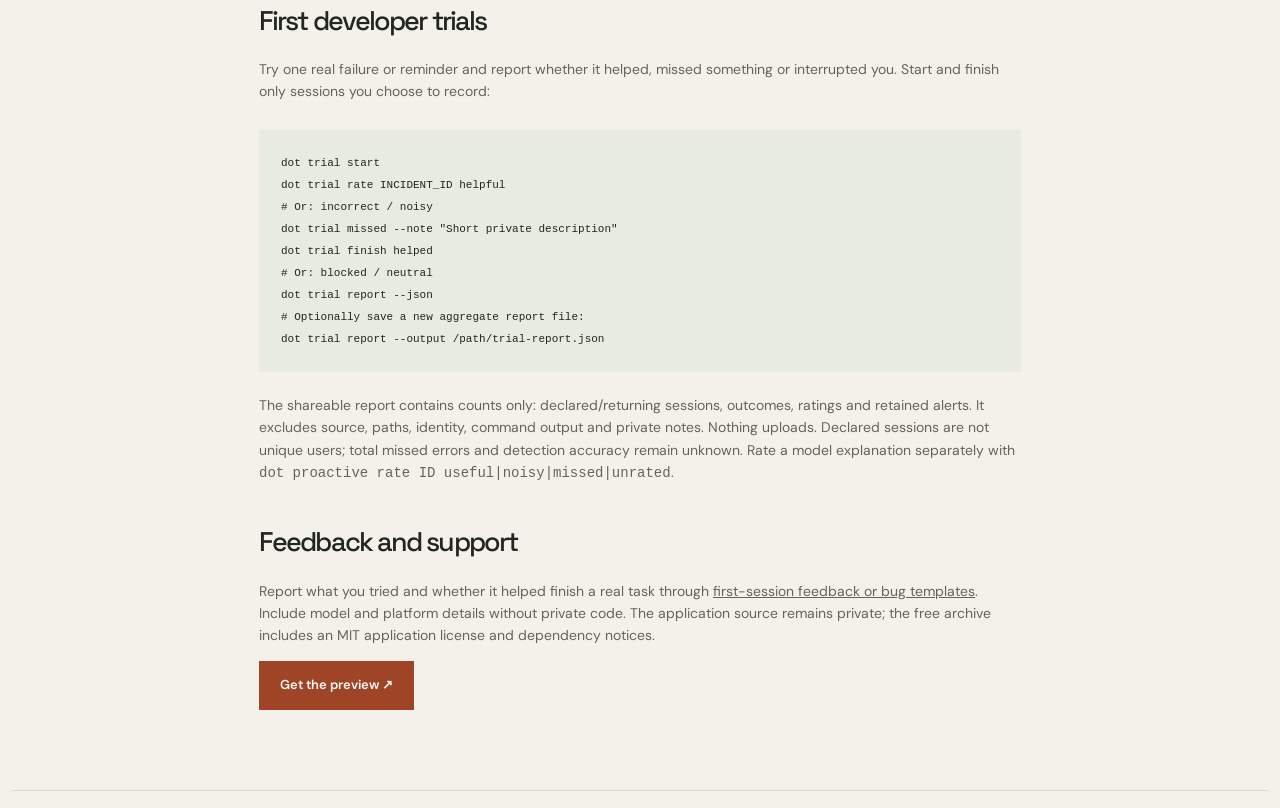
==== commit 4e2998ed: "Publish v0.8.1 theme preview and setup guide" ====
--- a/guide.html
+++ b/guide.html
@@ -4,15 +4,15 @@
 <meta name="description" content="Set up the Linux developer workflow preview: project presence, real error evidence, reviewed corrections, optional editor diagnostics and local voice.">
 <link rel="icon" href="./favicon.svg"><link rel="stylesheet" href="./fonts.css"><link rel="stylesheet" href="./style.css"></head>
 <body><a class="skip" href="#main">Skip to content</a><header class="nav wrap"><a class="brand" href="./">Dev Companion</a><nav aria-label="Main navigation"><a class="nav-cta" href="./">Back to the project ↗</a></nav></header>
-<main id="main" class="guide wrap"><p class="eyebrow">PREVIEW 0.8.0 · WORKFLOW GUIDE</p>
+<main id="main" class="guide wrap"><p class="eyebrow">PREVIEW 0.8.1 · WORKFLOW GUIDE</p>
 <h1>Your local companion,<br>close to the work.</h1>
 <p>An early Linux x86_64 workflow preview for existing Git projects. Each project, terminal session and editor workspace requires explicit enablement. A local model is needed for conversation and proposed corrections; the work desk and reminders work without inference. macOS validation is pending.</p>
 <h2 id="install">1. Verify and install the CLI</h2>
-<p>Download the archive and SHA256SUMS from the <a href="https://github.com/ashuujha/devcompanion-launch/releases/tag/v0.8.0">v0.8.0 release page</a>, then verify the downloaded archive and install:</p>
+<p>Download the archive and SHA256SUMS from the <a href="https://github.com/ashuujha/devcompanion-launch/releases/tag/v0.8.1">v0.8.1 release page</a>, then verify the downloaded archive and install:</p>
 <pre><code>sha256sum --check --ignore-missing SHA256SUMS
-tar -xzf devcompanion-0.8.0-linux-x86_64.tar.gz
+tar -xzf devcompanion-0.8.1-linux-x86_64.tar.gz
 mkdir -p "$HOME/.local/bin"
-install -m 755 devcompanion-0.8.0/devcompanion "$HOME/.local/bin/devcompanion"
+install -m 755 devcompanion-0.8.1/devcompanion "$HOME/.local/bin/devcompanion"
 export PATH="$HOME/.local/bin:$PATH"
 ln -s devcompanion "$HOME/.local/bin/dot"
 dot --version</code></pre>
@@ -20,10 +20,10 @@
 <pre><code>dot update --check
 dot update
 # A previously downloaded official archive can be used offline:
-dot update --from-archive /path/devcompanion-0.8.0-linux-x86_64.tar.gz --checksum /path/SHA256SUMS</code></pre>
+dot update --from-archive /path/devcompanion-0.8.1-linux-x86_64.tar.gz --checksum /path/SHA256SUMS</code></pre>
 <p>The explicit updater uses GitHub HTTPS, verifies the published checksum and archive layout, and replaces the installed binary atomically. It preserves memory, models and the alias, retains one previous executable and restarts a matching managed presence unit. Open chats finish with their original binary; quit and reopen to load the update. Checksums are consistency checks, not independent release signatures.</p>
 <p>Version 0.4 and earlier lack this command. After verifying the 0.6 archive, bootstrap once:</p>
-<pre><code>install -m 755 devcompanion-0.8.0/devcompanion "$HOME/.local/bin/devcompanion.new"
+<pre><code>install -m 755 devcompanion-0.8.1/devcompanion "$HOME/.local/bin/devcompanion.new"
 mv "$HOME/.local/bin/devcompanion.new" "$HOME/.local/bin/devcompanion"
 dot --version
 # Only if login presence is installed:
@@ -58,8 +58,8 @@
 # Optional launcher and graphical login presence:
 dot desktop install --login</code></pre>
 <p>The native Linux desktop uses system Python 3, PyGObject, GTK 3 and an SVG loader. On Ubuntu/Debian, missing components can be installed with <code>sudo apt install python3-gi gir1.2-gtk-3.0 librsvg2-common</code>. The CLI works without the optional desktop dependencies.</p>
-<p>Click the dot to open the quick panel; drag to move; right-click for quiet, work desk or Quit desktop. Version 0.8.0 prefers X11/XWayland before loading GTK when available, preserving an explicit display preference. <code>dot desktop check</code> reports the selected backend. GNOME/XWayland honored keep-above in the maker test; placement and keep-above vary by window manager. The Project button selects a Git workspace and asks for first-use consent. Every goal, incident, task, patch and check shares the existing local ledger.</p>
-<p>The quick panel and work desk share a goal draft. Explain code, Review changes, Debug a failure and Plan next step fill that draft without submitting it. The model selector shows downloaded local completion models and saves the choice for future work. Personalize offers pixel or soft artwork, color, name, response style and 16 original characters. Hide pet removes character artwork from the display while keeping project work accessible.</p>
+<p>Click the dot to open the quick panel; drag to move; right-click for quiet, work desk or Quit desktop. Version 0.8.1 prefers X11/XWayland before loading GTK when available, preserving an explicit display preference. <code>dot desktop check</code> reports the selected backend. GNOME/XWayland honored keep-above in the maker test; placement and keep-above vary by window manager. The Project button selects a Git workspace and asks for first-use consent. Every goal, incident, task, patch and check shares the existing local ledger.</p>
+<p>The quick panel and work desk share a goal draft. Explain code, Review changes, Debug a failure and Plan next step fill that draft without submitting it. The model selector shows downloaded local completion models and saves the choice for future work. Personalize offers pixel or soft artwork, color, name, response style and 16 original characters. Hide pet removes character artwork from the display while keeping project work accessible. The default off-white/black theme has a saved night mode; switch with the work desk header, quick panel, dot menu or Ctrl+Shift+N in a focused companion window. A visible pet smiles and moves briefly on hover, then rests when the pointer leaves. GTK's reduced-animation setting disables the motion timer.</p>
 <p>Give companion work starts a persistent investigation. Close the panel while it works; open returned work to inspect original errors, recorded model interpretation, actual source ranges and their freshness, and the diff. Applying the current displayed patch and running a named check are separate approvals. The check dialog shows the exact argument array. Cancel, retry, revision and guarded rollback remain available. Continuity shows saved outcomes without generating a new recap. A stopped worker is shown as needing attention.</p>
 <p>After local voice setup, Speak a goal records one visible turn. Hold Ctrl+Alt+Space in the focused companion window and release it to finish, or press Esc to cancel. Personalize can request a session-only global shortcut through the desktop permission dialog. Recognized words join the goal draft for review; they never approve actions. Read report aloud uses local speech. Physical microphone and shortcut comfort still need hands-on trials.</p>
 <p><code>dot desktop install</code> adds just the application launcher; <code>--login</code> also adds a login entry that starts only the dot, keeping the panel closed. Click the dot when needed. <code>dot desktop uninstall</code> removes only managed entries and retains data. Closing the desktop does not cancel accepted tasks. Quiet suppresses interruptions while work can continue. The separate presence service and permitted adapters provide background events.</p>
@@ -114,7 +114,7 @@
 <p>Inspect each actual response before rating. Comparisons record total time, time to first text and actual prompt/output counts when Ollama provides them. Routing suggests the fastest latest response rated useful for the latest identical task, current code/context/settings and unchanged model digest. Add <code>--apply</code> to save the suggestion. It does not infer quality for other tasks or switch automatically. Loading, order and caches affect timings; these are local observations, not standardized benchmarks.</p>
 <p>CPU/auto, context, reply/task token caps, model retention and proactive cooldown are explicit controls. Lower limits can reduce context coverage and answer quality. The default requests ten-minute model retention; Ollama may unload under pressure. <code>models --task TEXT</code> gives model-generated advice; measured <code>route</code> has a separate evidence requirement.</p>
 <h2 id="editor">7. Optional VS Code diagnostics</h2>
-<p>Download <a href="https://github.com/ashuujha/devcompanion-launch/releases/download/v0.8.0/dot-developer-companion-0.1.0.vsix">dot-developer-companion-0.1.0.vsix</a>, then run <code>code --install-extension dot-developer-companion-0.1.0.vsix</code>. Open a trusted workspace in an initialized Git project and choose <strong>Dot: Enable Editor Diagnostics for Workspace</strong> from the VS Code command palette. Disable it there when finished. The extension sends bounded diagnostic messages, file paths, lines, severity and saved state; it sends no source buffers. VS Code must be open to provide diagnostics. A diagnostic can clear without a compiler or named check passing.</p>
+<p>Download <a href="https://github.com/ashuujha/devcompanion-launch/releases/download/v0.8.1/dot-developer-companion-0.1.0.vsix">dot-developer-companion-0.1.0.vsix</a>, then run <code>code --install-extension dot-developer-companion-0.1.0.vsix</code>. Open a trusted workspace in an initialized Git project and choose <strong>Dot: Enable Editor Diagnostics for Workspace</strong> from the VS Code command palette. Disable it there when finished. The extension sends bounded diagnostic messages, file paths, lines, severity and saved state; it sends no source buffers. VS Code must be open to provide diagnostics. A diagnostic can clear without a compiler or named check passing.</p>
 <h2 id="voice">8. Optional local voice</h2>
 <p><code>dot voice setup</code> installs local English Whisper/Piper once. <code>dot voice status</code> reports readiness. <code>/voice</code> or <code>dot voice chat</code> opens voice mode: the first turn records, then <strong>Enter</strong> records each follow-up. Enter also finishes a recording early. <strong>q + Enter</strong>, “exit voice”, “stop listening”, or <strong>Ctrl+C</strong> ends the session. <code>/voice once</code> or <code>dot voice ask --once</code> records one turn; <code>--audio question.wav</code> uses a file.</p>
 <p><code>dot voice chat --continuous</code> or <code>/voice continuous</code> listens again after replies until exit. The microphone pauses during transcription, reasoning and playback. A simple energy gate skips silence; noisy rooms still need care. It is turn-based speech, with no wake word or interruption during playback. Windows default to 12 seconds (maximum 30); recording stays off outside explicitly opened voice mode. Tests cover two turns, silence and microphone-child cancellation using controlled audio tools. Physical microphone selection, room noise and playback comfort still need hands-on validation.</p>
@@ -141,7 +141,7 @@
 <p>This site has no analytics script and uses self-hosted fonts. GitHub hosts downloads and public feedback; its own logging and terms apply. Remove private content before submitting feedback.</p>
 <h2 id="limits">Evidence and remaining limits</h2>
 <p>The <a href="./demo.txt">recorded v0.5 local-model fixture</a> used a multi-file billing project with nine unchanged Python tests: a failed check triggered background investigation with chat closed, followed by an explicitly requested, reviewed correction and a passing current check. The evaluation also checked stale insights and returning context. Python, Node/TypeScript, Go, Rust and ESLint formats have automated coverage; unsupported output retains its raw excerpt. These are maker fixtures, not independent developer trials. The local-engine evaluation was not network-isolated. A larger Flask 3.1.2 trial produced incorrect patches and missed an empty-string case; review and unchanged checks exposed those failures. This is an early workflow preview, with broader debugging reliability still to establish.</p>
-<div class="notice"><p>Local models can produce wrong or poorly worded answers even when a patch applies. Review the diff and run the checks that matter. Editor diagnostics can be stale; a cleared diagnostic and an old passing check are separate from current verification. Advanced pet animation, broad autonomous completion and physical microphone comfort validation remain outside this preview. A larger Offline-GPT task still produced an uncited, partly incorrect local-model explanation; the desktop flags such a result as unverified and keeps the inspected source ranges visible.</p></div>
+<div class="notice"><p>Local models can produce wrong or poorly worded answers even when a patch applies. Review the diff and run the checks that matter. Editor diagnostics can be stale; a cleared diagnostic and an old passing check are separate from current verification. Elaborate character animation, broad autonomous completion and physical microphone comfort validation remain outside this preview. A larger Offline-GPT task still produced an uncited, partly incorrect local-model explanation; the desktop flags such a result as unverified and keeps the inspected source ranges visible.</p></div>
 <p><code>dot run</code> commands are bounded noninteractive jobs with no stdin and a default 120-second timeout. <code>dot shell</code> is interactive, has no job timeout, and retains only selected-project prompt commands. Its Bash hooks can be changed by user shell customizations; attribution is best effort and not a security boundary. Your chosen checks may need network access.</p>
 <h2 id="trials">First developer trials</h2>
 <p>Try one real failure or reminder and report whether it helped, missed something or interrupted you. Start and finish only sessions you choose to record:</p>
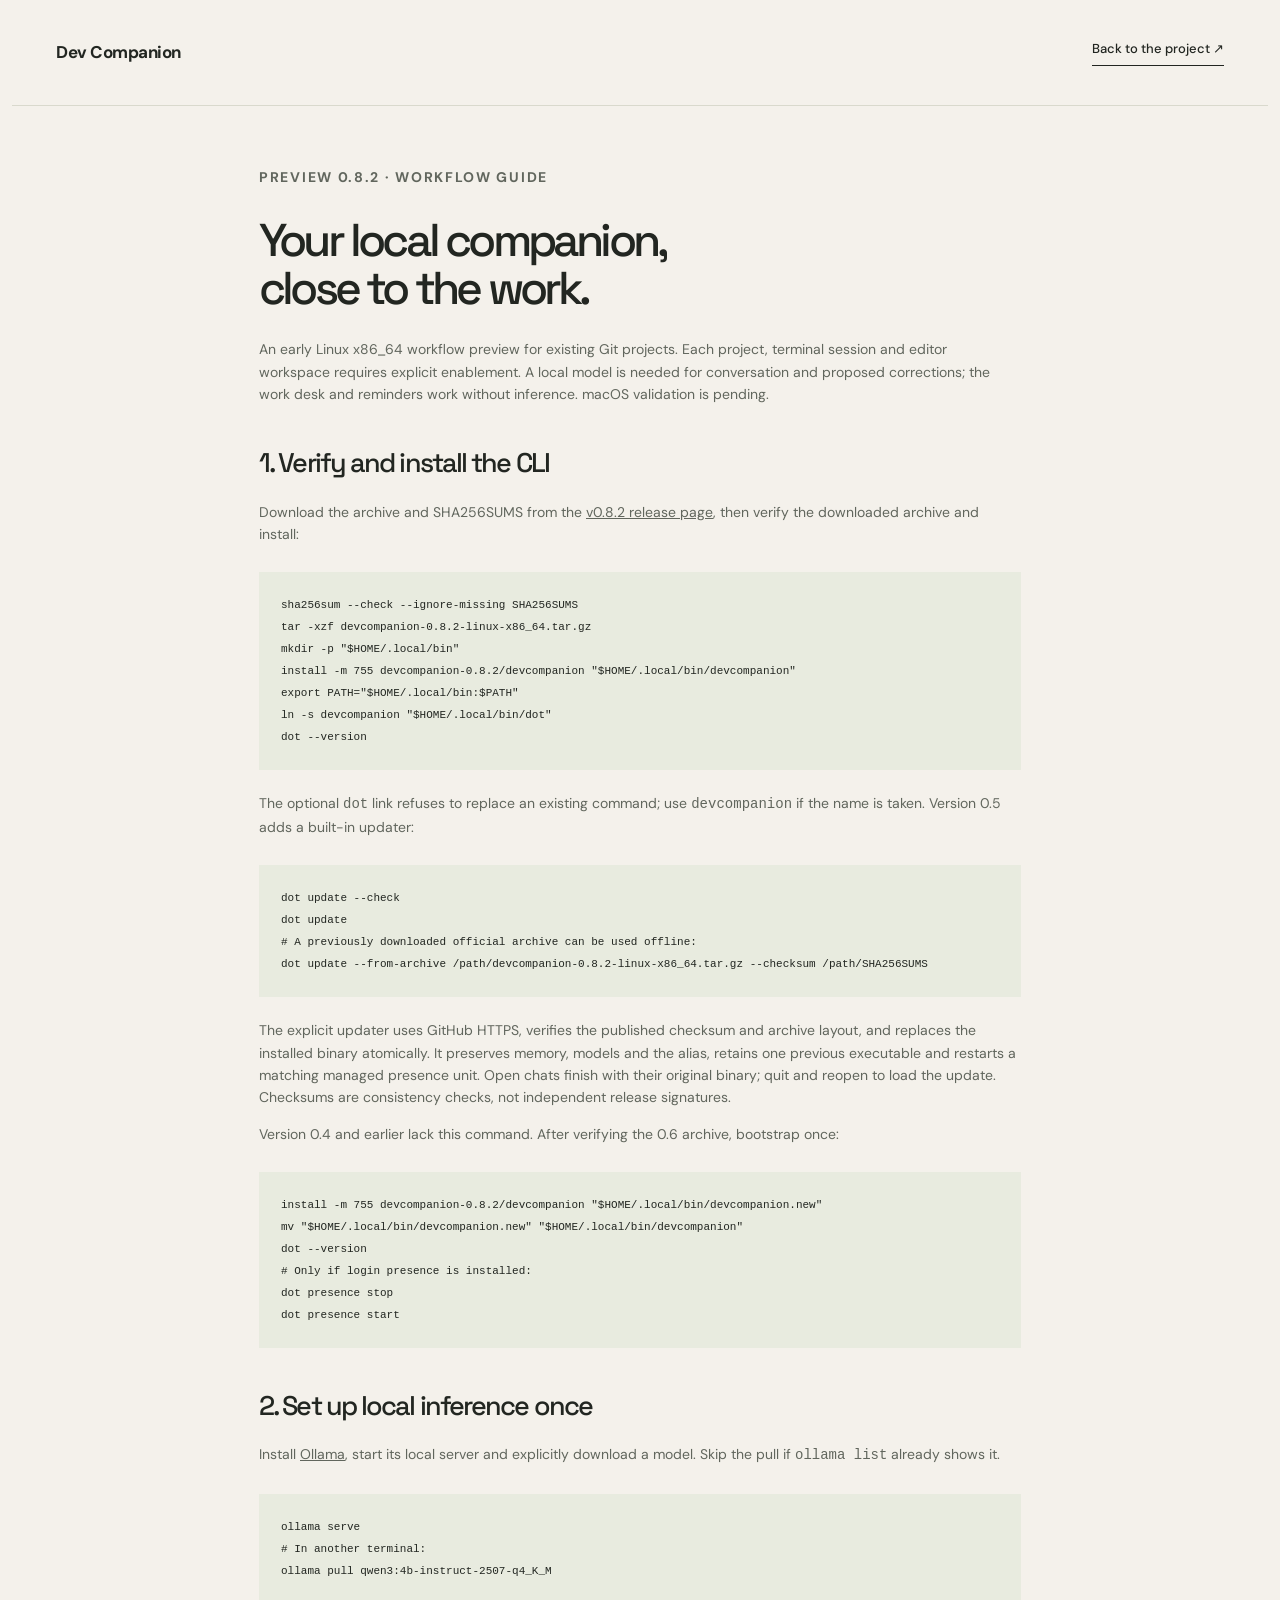
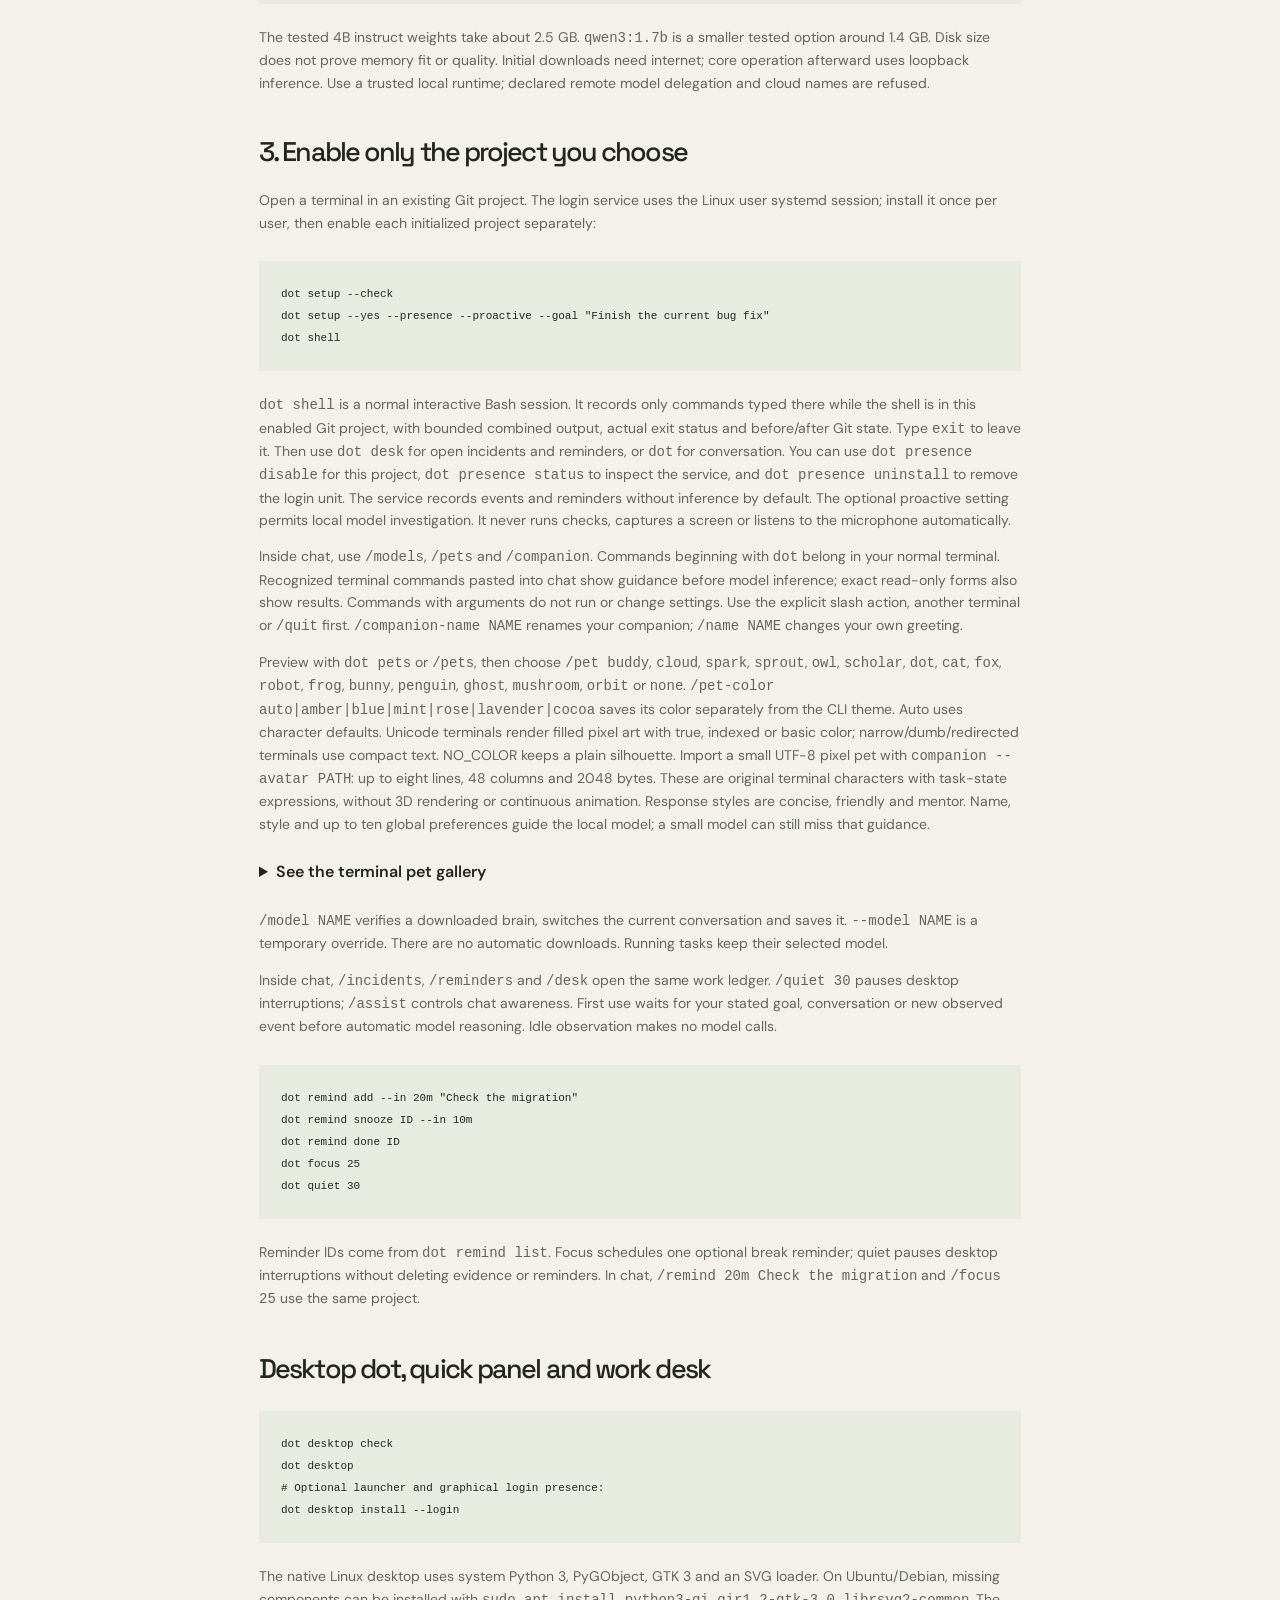
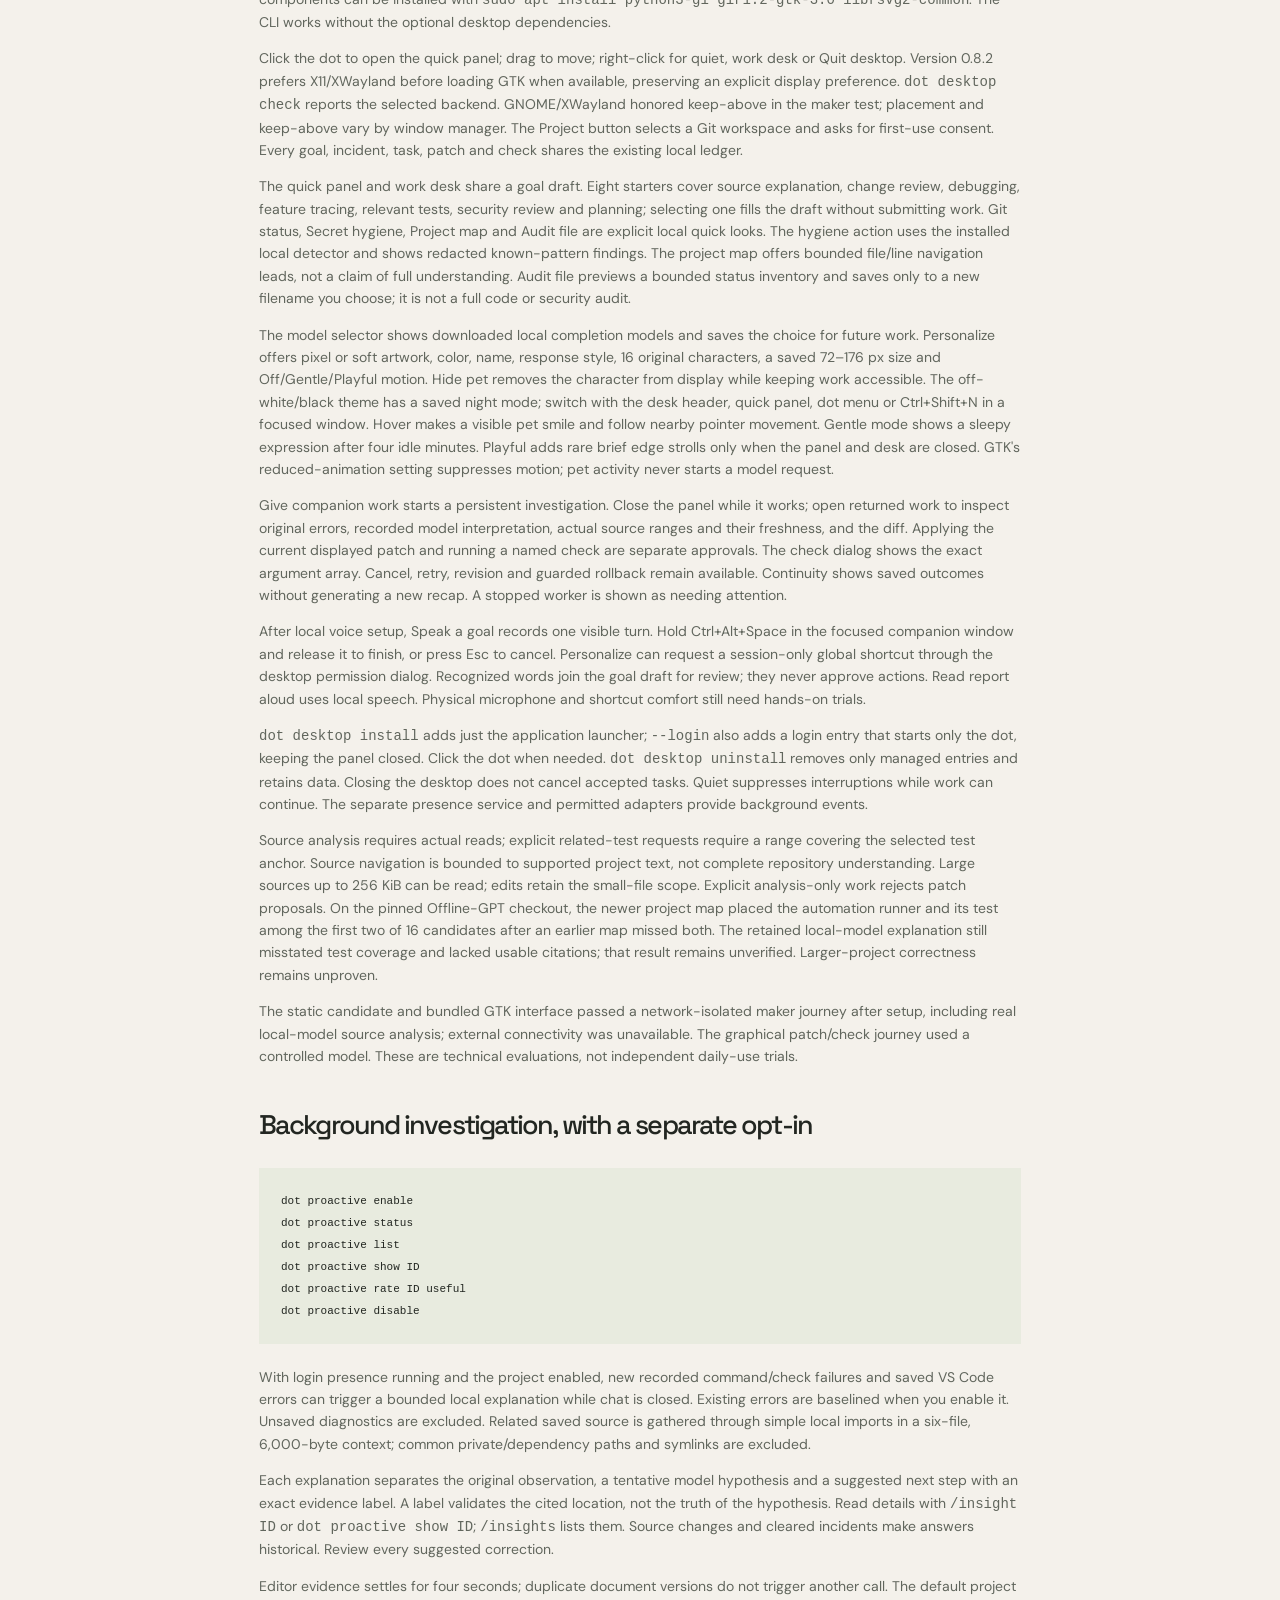
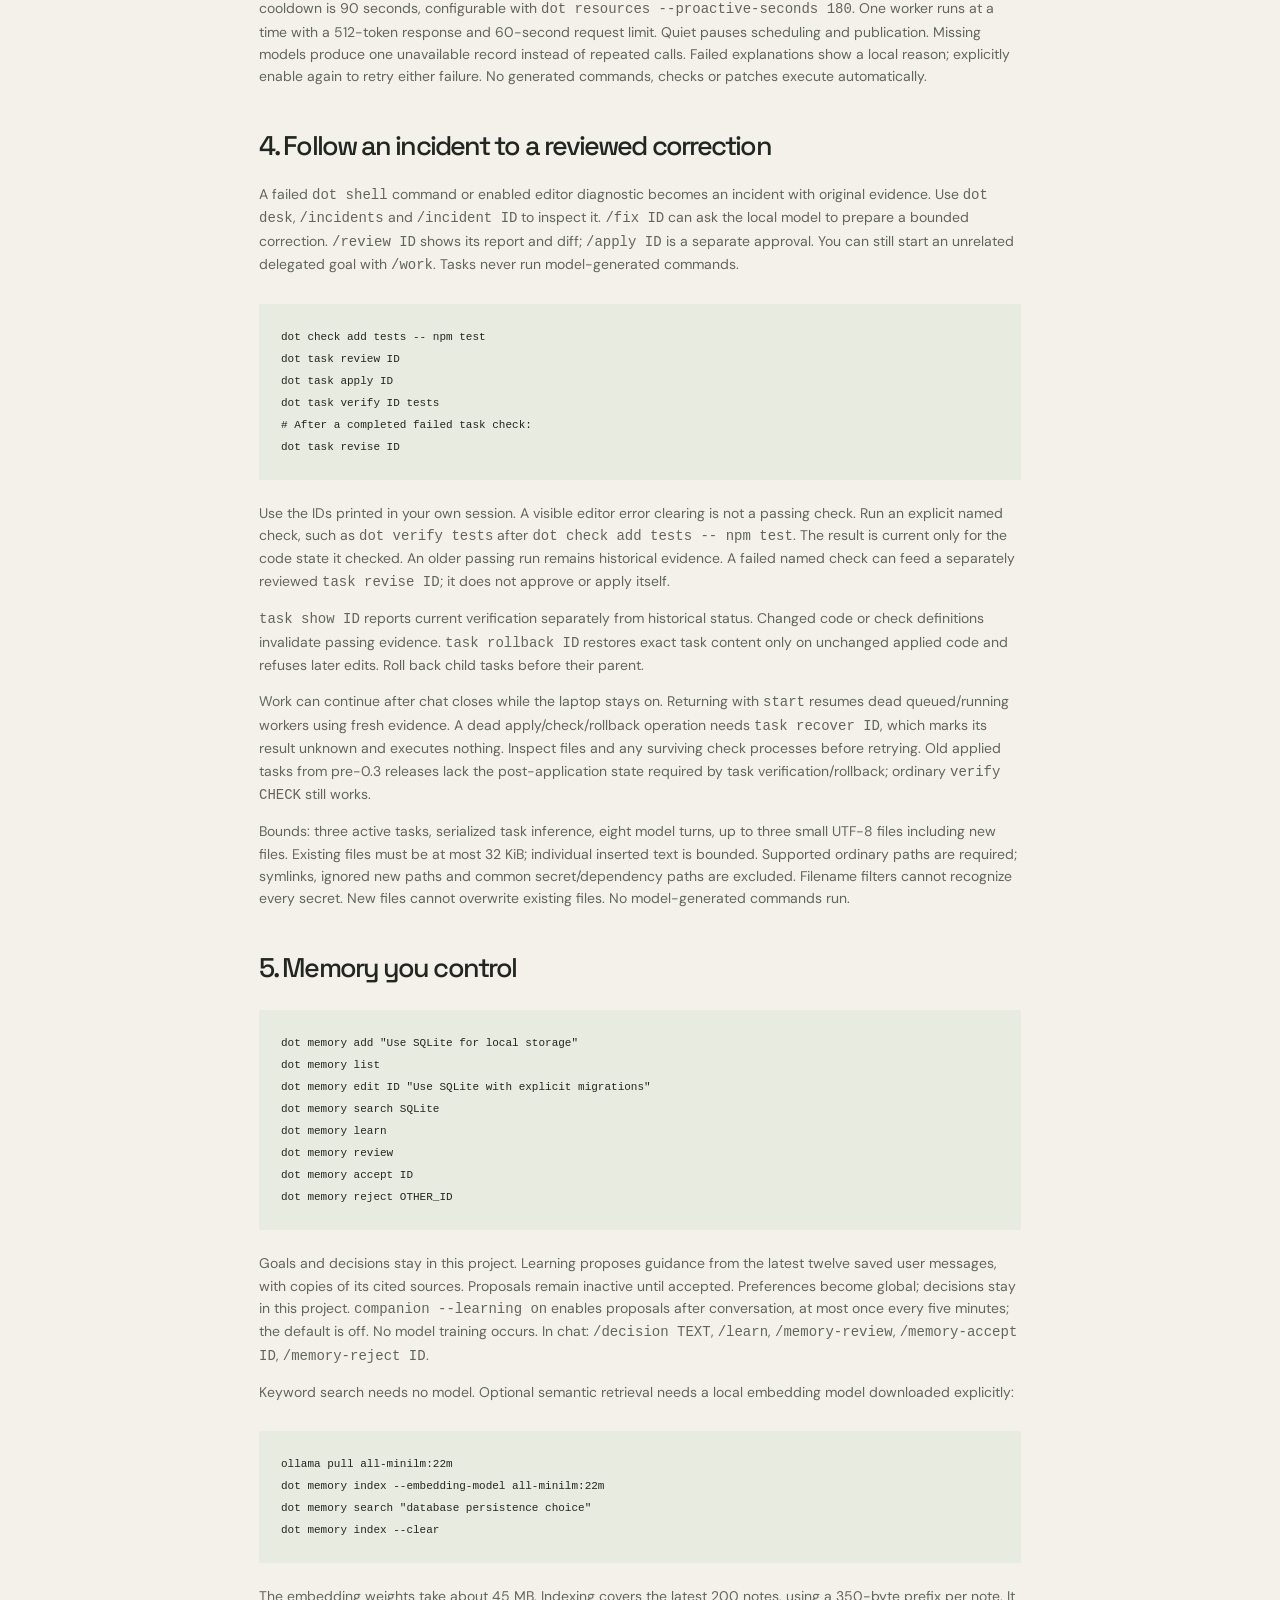
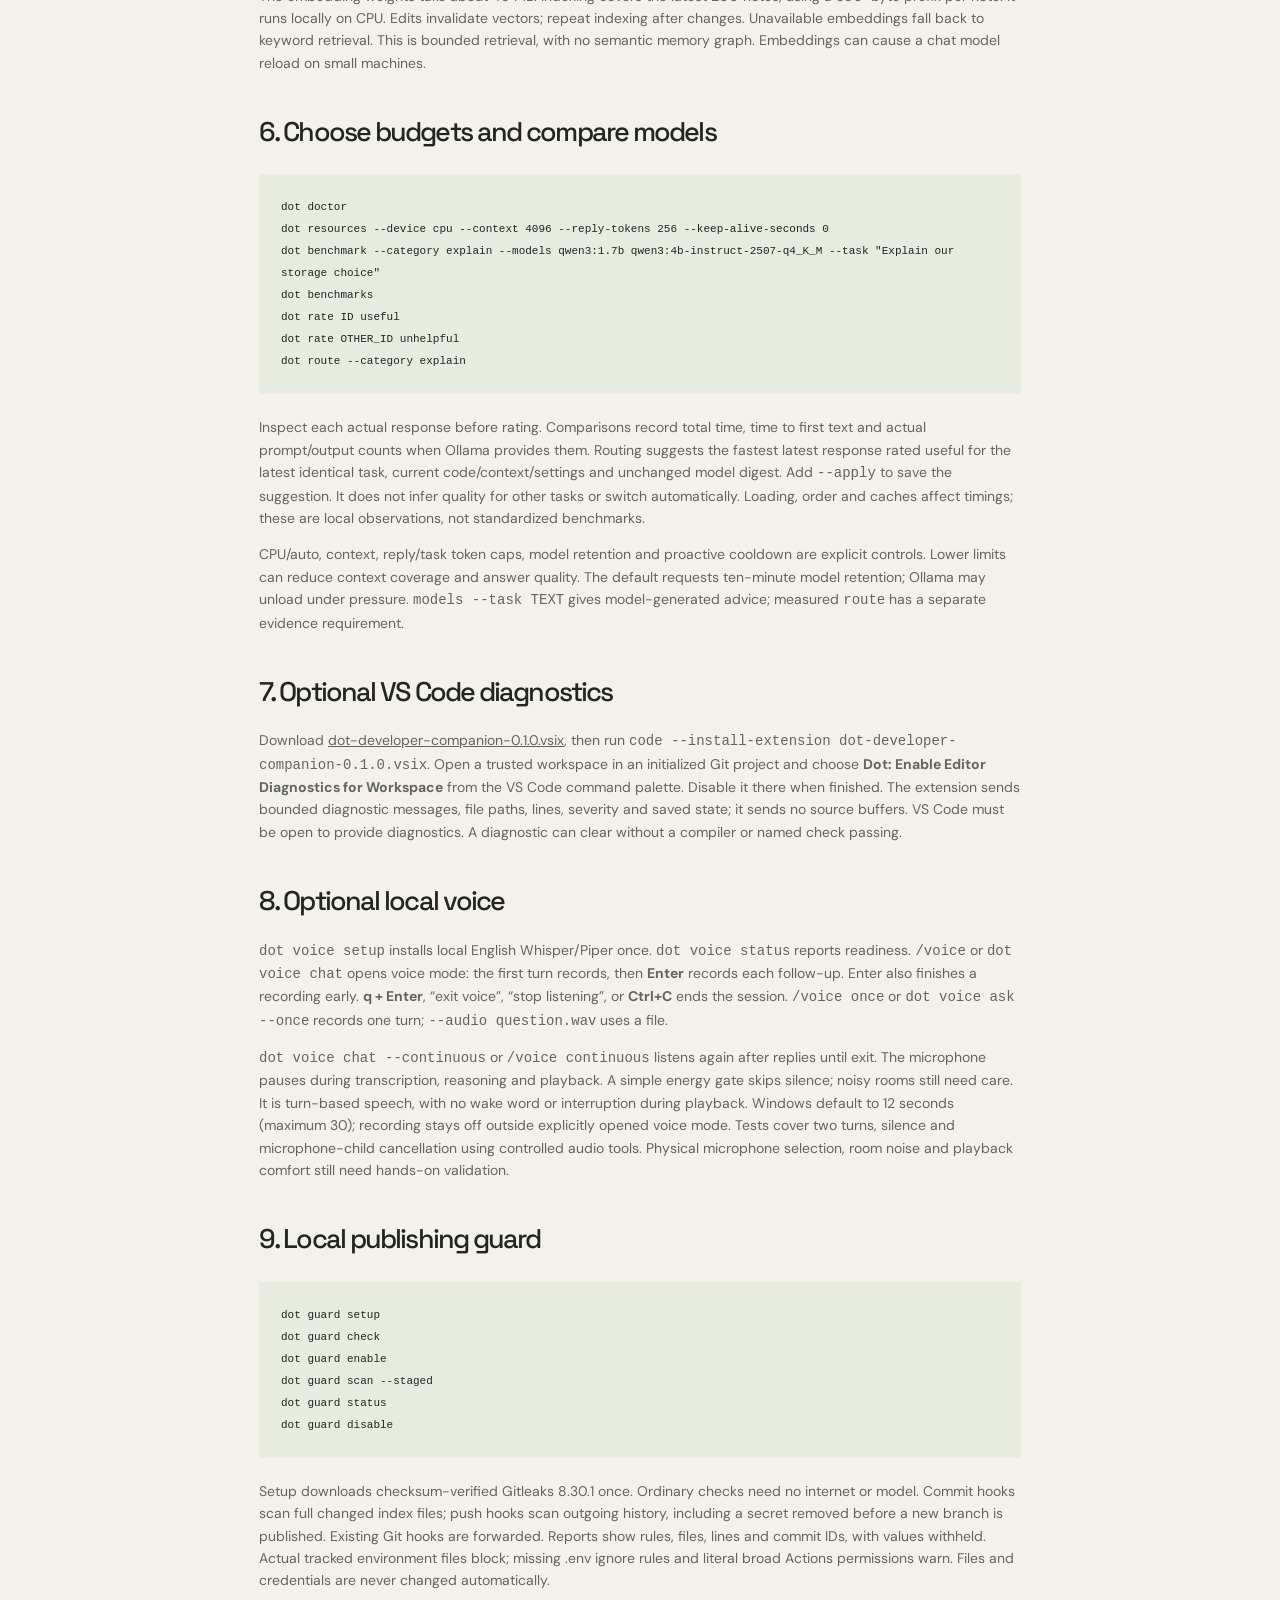
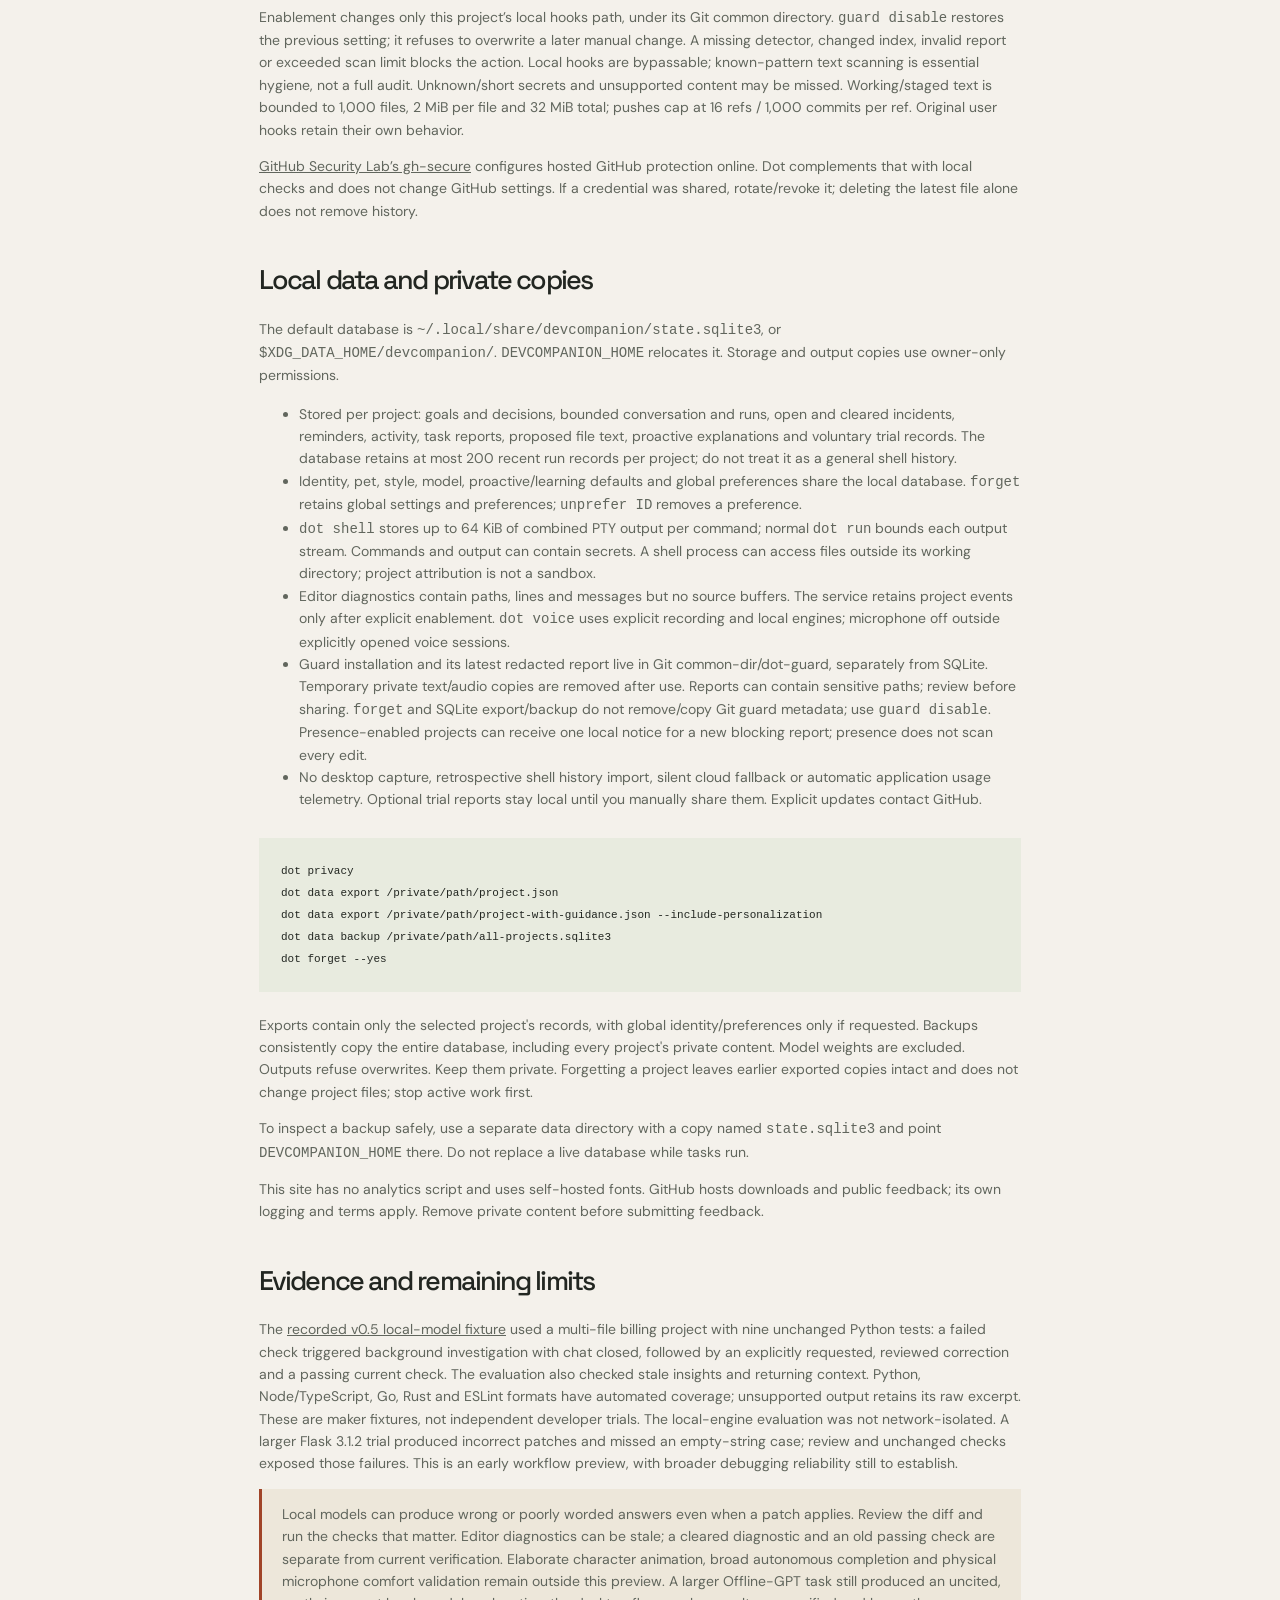
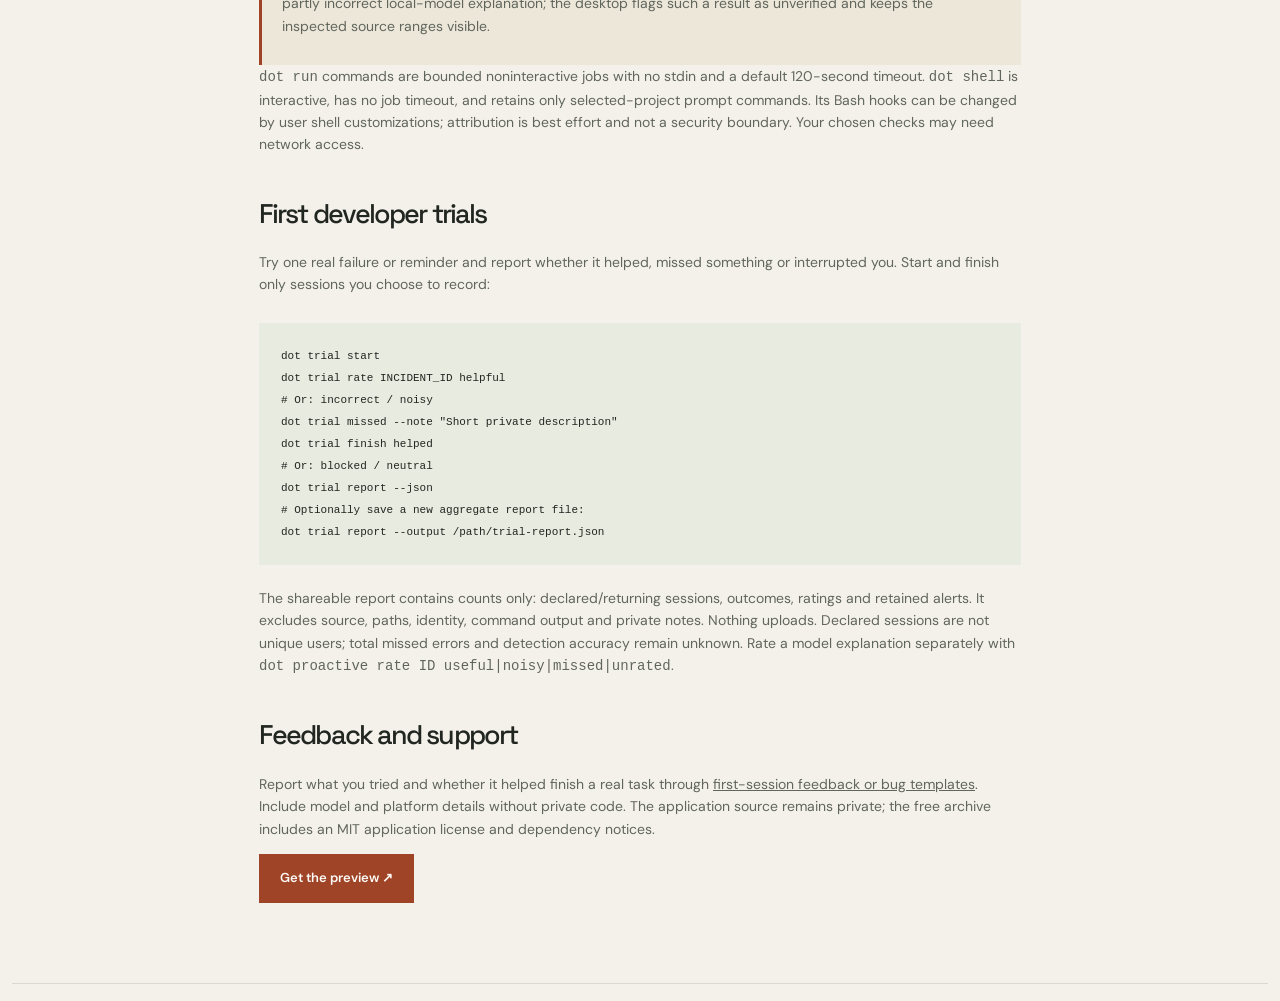
==== commit eb7287e1: "Present 0.8.2 quiet companion preview" ====
--- a/guide.html
+++ b/guide.html
@@ -4,15 +4,15 @@
 <meta name="description" content="Set up the Linux developer workflow preview: project presence, real error evidence, reviewed corrections, optional editor diagnostics and local voice.">
 <link rel="icon" href="./favicon.svg"><link rel="stylesheet" href="./fonts.css"><link rel="stylesheet" href="./style.css"></head>
 <body><a class="skip" href="#main">Skip to content</a><header class="nav wrap"><a class="brand" href="./">Dev Companion</a><nav aria-label="Main navigation"><a class="nav-cta" href="./">Back to the project ↗</a></nav></header>
-<main id="main" class="guide wrap"><p class="eyebrow">PREVIEW 0.8.1 · WORKFLOW GUIDE</p>
+<main id="main" class="guide wrap"><p class="eyebrow">PREVIEW 0.8.2 · WORKFLOW GUIDE</p>
 <h1>Your local companion,<br>close to the work.</h1>
 <p>An early Linux x86_64 workflow preview for existing Git projects. Each project, terminal session and editor workspace requires explicit enablement. A local model is needed for conversation and proposed corrections; the work desk and reminders work without inference. macOS validation is pending.</p>
 <h2 id="install">1. Verify and install the CLI</h2>
-<p>Download the archive and SHA256SUMS from the <a href="https://github.com/ashuujha/devcompanion-launch/releases/tag/v0.8.1">v0.8.1 release page</a>, then verify the downloaded archive and install:</p>
+<p>Download the archive and SHA256SUMS from the <a href="https://github.com/ashuujha/devcompanion-launch/releases/tag/v0.8.2">v0.8.2 release page</a>, then verify the downloaded archive and install:</p>
 <pre><code>sha256sum --check --ignore-missing SHA256SUMS
-tar -xzf devcompanion-0.8.1-linux-x86_64.tar.gz
+tar -xzf devcompanion-0.8.2-linux-x86_64.tar.gz
 mkdir -p "$HOME/.local/bin"
-install -m 755 devcompanion-0.8.1/devcompanion "$HOME/.local/bin/devcompanion"
+install -m 755 devcompanion-0.8.2/devcompanion "$HOME/.local/bin/devcompanion"
 export PATH="$HOME/.local/bin:$PATH"
 ln -s devcompanion "$HOME/.local/bin/dot"
 dot --version</code></pre>
@@ -20,10 +20,10 @@
 <pre><code>dot update --check
 dot update
 # A previously downloaded official archive can be used offline:
-dot update --from-archive /path/devcompanion-0.8.1-linux-x86_64.tar.gz --checksum /path/SHA256SUMS</code></pre>
+dot update --from-archive /path/devcompanion-0.8.2-linux-x86_64.tar.gz --checksum /path/SHA256SUMS</code></pre>
 <p>The explicit updater uses GitHub HTTPS, verifies the published checksum and archive layout, and replaces the installed binary atomically. It preserves memory, models and the alias, retains one previous executable and restarts a matching managed presence unit. Open chats finish with their original binary; quit and reopen to load the update. Checksums are consistency checks, not independent release signatures.</p>
 <p>Version 0.4 and earlier lack this command. After verifying the 0.6 archive, bootstrap once:</p>
-<pre><code>install -m 755 devcompanion-0.8.1/devcompanion "$HOME/.local/bin/devcompanion.new"
+<pre><code>install -m 755 devcompanion-0.8.2/devcompanion "$HOME/.local/bin/devcompanion.new"
 mv "$HOME/.local/bin/devcompanion.new" "$HOME/.local/bin/devcompanion"
 dot --version
 # Only if login presence is installed:
@@ -58,12 +58,13 @@
 # Optional launcher and graphical login presence:
 dot desktop install --login</code></pre>
 <p>The native Linux desktop uses system Python 3, PyGObject, GTK 3 and an SVG loader. On Ubuntu/Debian, missing components can be installed with <code>sudo apt install python3-gi gir1.2-gtk-3.0 librsvg2-common</code>. The CLI works without the optional desktop dependencies.</p>
-<p>Click the dot to open the quick panel; drag to move; right-click for quiet, work desk or Quit desktop. Version 0.8.1 prefers X11/XWayland before loading GTK when available, preserving an explicit display preference. <code>dot desktop check</code> reports the selected backend. GNOME/XWayland honored keep-above in the maker test; placement and keep-above vary by window manager. The Project button selects a Git workspace and asks for first-use consent. Every goal, incident, task, patch and check shares the existing local ledger.</p>
-<p>The quick panel and work desk share a goal draft. Explain code, Review changes, Debug a failure and Plan next step fill that draft without submitting it. The model selector shows downloaded local completion models and saves the choice for future work. Personalize offers pixel or soft artwork, color, name, response style and 16 original characters. Hide pet removes character artwork from the display while keeping project work accessible. The default off-white/black theme has a saved night mode; switch with the work desk header, quick panel, dot menu or Ctrl+Shift+N in a focused companion window. A visible pet smiles and moves briefly on hover, then rests when the pointer leaves. GTK's reduced-animation setting disables the motion timer.</p>
+<p>Click the dot to open the quick panel; drag to move; right-click for quiet, work desk or Quit desktop. Version 0.8.2 prefers X11/XWayland before loading GTK when available, preserving an explicit display preference. <code>dot desktop check</code> reports the selected backend. GNOME/XWayland honored keep-above in the maker test; placement and keep-above vary by window manager. The Project button selects a Git workspace and asks for first-use consent. Every goal, incident, task, patch and check shares the existing local ledger.</p>
+<p>The quick panel and work desk share a goal draft. Eight starters cover source explanation, change review, debugging, feature tracing, relevant tests, security review and planning; selecting one fills the draft without submitting work. Git status, Secret hygiene, Project map and Audit file are explicit local quick looks. The hygiene action uses the installed local detector and shows redacted known-pattern findings. The project map offers bounded file/line navigation leads, not a claim of full understanding. Audit file previews a bounded status inventory and saves only to a new filename you choose; it is not a full code or security audit.</p>
+<p>The model selector shows downloaded local completion models and saves the choice for future work. Personalize offers pixel or soft artwork, color, name, response style, 16 original characters, a saved 72–176 px size and Off/Gentle/Playful motion. Hide pet removes the character from display while keeping work accessible. The off-white/black theme has a saved night mode; switch with the desk header, quick panel, dot menu or Ctrl+Shift+N in a focused window. Hover makes a visible pet smile and follow nearby pointer movement. Gentle mode shows a sleepy expression after four idle minutes. Playful adds rare brief edge strolls only when the panel and desk are closed. GTK's reduced-animation setting suppresses motion; pet activity never starts a model request.</p>
 <p>Give companion work starts a persistent investigation. Close the panel while it works; open returned work to inspect original errors, recorded model interpretation, actual source ranges and their freshness, and the diff. Applying the current displayed patch and running a named check are separate approvals. The check dialog shows the exact argument array. Cancel, retry, revision and guarded rollback remain available. Continuity shows saved outcomes without generating a new recap. A stopped worker is shown as needing attention.</p>
 <p>After local voice setup, Speak a goal records one visible turn. Hold Ctrl+Alt+Space in the focused companion window and release it to finish, or press Esc to cancel. Personalize can request a session-only global shortcut through the desktop permission dialog. Recognized words join the goal draft for review; they never approve actions. Read report aloud uses local speech. Physical microphone and shortcut comfort still need hands-on trials.</p>
 <p><code>dot desktop install</code> adds just the application launcher; <code>--login</code> also adds a login entry that starts only the dot, keeping the panel closed. Click the dot when needed. <code>dot desktop uninstall</code> removes only managed entries and retains data. Closing the desktop does not cancel accepted tasks. Quiet suppresses interruptions while work can continue. The separate presence service and permitted adapters provide background events.</p>
-<p>Source analysis requires actual reads; explicit related-test requests require a range covering the selected test anchor. Source navigation is bounded to supported project text, not complete repository understanding. Large sources up to 256 KiB can be read; edits retain the small-file scope. Explicit analysis-only work rejects patch proposals. The real Offline-GPT evaluation read the actual resolver and related tests, but its local-model explanation still misstated test coverage and lacked usable citations. That result is marked unverified. Larger-project correctness remains unproven.</p>
+<p>Source analysis requires actual reads; explicit related-test requests require a range covering the selected test anchor. Source navigation is bounded to supported project text, not complete repository understanding. Large sources up to 256 KiB can be read; edits retain the small-file scope. Explicit analysis-only work rejects patch proposals. On the pinned Offline-GPT checkout, the newer project map placed the automation runner and its test among the first two of 16 candidates after an earlier map missed both. The retained local-model explanation still misstated test coverage and lacked usable citations; that result remains unverified. Larger-project correctness remains unproven.</p>
 <p>The static candidate and bundled GTK interface passed a network-isolated maker journey after setup, including real local-model source analysis; external connectivity was unavailable. The graphical patch/check journey used a controlled model. These are technical evaluations, not independent daily-use trials.</p>
 <h2 id="proactive">Background investigation, with a separate opt-in</h2>
 <pre><code>dot proactive enable
@@ -114,7 +115,7 @@
 <p>Inspect each actual response before rating. Comparisons record total time, time to first text and actual prompt/output counts when Ollama provides them. Routing suggests the fastest latest response rated useful for the latest identical task, current code/context/settings and unchanged model digest. Add <code>--apply</code> to save the suggestion. It does not infer quality for other tasks or switch automatically. Loading, order and caches affect timings; these are local observations, not standardized benchmarks.</p>
 <p>CPU/auto, context, reply/task token caps, model retention and proactive cooldown are explicit controls. Lower limits can reduce context coverage and answer quality. The default requests ten-minute model retention; Ollama may unload under pressure. <code>models --task TEXT</code> gives model-generated advice; measured <code>route</code> has a separate evidence requirement.</p>
 <h2 id="editor">7. Optional VS Code diagnostics</h2>
-<p>Download <a href="https://github.com/ashuujha/devcompanion-launch/releases/download/v0.8.1/dot-developer-companion-0.1.0.vsix">dot-developer-companion-0.1.0.vsix</a>, then run <code>code --install-extension dot-developer-companion-0.1.0.vsix</code>. Open a trusted workspace in an initialized Git project and choose <strong>Dot: Enable Editor Diagnostics for Workspace</strong> from the VS Code command palette. Disable it there when finished. The extension sends bounded diagnostic messages, file paths, lines, severity and saved state; it sends no source buffers. VS Code must be open to provide diagnostics. A diagnostic can clear without a compiler or named check passing.</p>
+<p>Download <a href="https://github.com/ashuujha/devcompanion-launch/releases/download/v0.8.2/dot-developer-companion-0.1.0.vsix">dot-developer-companion-0.1.0.vsix</a>, then run <code>code --install-extension dot-developer-companion-0.1.0.vsix</code>. Open a trusted workspace in an initialized Git project and choose <strong>Dot: Enable Editor Diagnostics for Workspace</strong> from the VS Code command palette. Disable it there when finished. The extension sends bounded diagnostic messages, file paths, lines, severity and saved state; it sends no source buffers. VS Code must be open to provide diagnostics. A diagnostic can clear without a compiler or named check passing.</p>
 <h2 id="voice">8. Optional local voice</h2>
 <p><code>dot voice setup</code> installs local English Whisper/Piper once. <code>dot voice status</code> reports readiness. <code>/voice</code> or <code>dot voice chat</code> opens voice mode: the first turn records, then <strong>Enter</strong> records each follow-up. Enter also finishes a recording early. <strong>q + Enter</strong>, “exit voice”, “stop listening”, or <strong>Ctrl+C</strong> ends the session. <code>/voice once</code> or <code>dot voice ask --once</code> records one turn; <code>--audio question.wav</code> uses a file.</p>
 <p><code>dot voice chat --continuous</code> or <code>/voice continuous</code> listens again after replies until exit. The microphone pauses during transcription, reasoning and playback. A simple energy gate skips silence; noisy rooms still need care. It is turn-based speech, with no wake word or interruption during playback. Windows default to 12 seconds (maximum 30); recording stays off outside explicitly opened voice mode. Tests cover two turns, silence and microphone-child cancellation using controlled audio tools. Physical microphone selection, room noise and playback comfort still need hands-on validation.</p>
--- a/style.css
+++ b/style.css
@@ -7,3 +7,4 @@
 .terminal-identity{display:flex;align-items:center;gap:18px;margin-bottom:18px}.terminal-identity p{margin:0}.terminal-pet{flex-shrink:0;image-rendering:pixelated;object-fit:contain}.pet-preview{margin:24px 0}.pet-preview summary{cursor:pointer;font-weight:600}.pet-preview img{display:block;max-width:100%;height:auto;margin-top:16px;border-radius:6px}
 
 .desktop-preview{padding-top:80px;padding-bottom:80px}.desktop-shots{display:grid;grid-template-columns:minmax(0,.65fr) minmax(0,1fr);gap:24px;align-items:start}.desktop-shots figure{margin:0}.desktop-shots img{display:block;width:100%;height:auto;border:1px solid #d8d3cb;border-radius:14px}.desktop-shots figcaption{padding-top:12px;color:#555f58;font-size:14px}@media(max-width:720px){.desktop-shots{grid-template-columns:1fr}.desktop-preview{padding-top:48px;padding-bottom:48px}}
+.desktop-features{display:grid;grid-template-columns:repeat(3,minmax(0,1fr));gap:15px;margin:32px 0 30px}.desktop-features article{background:var(--white);border:1px solid var(--line);border-radius:12px;padding:22px}.desktop-features span{font-size:9px;letter-spacing:1.2px;color:var(--accent);font-weight:700}.desktop-features h3{font-size:19px;font-weight:500;letter-spacing:-.6px;margin:14px 0 9px}.desktop-features p{color:var(--muted);font-size:12px;line-height:1.7;margin:0}.desktop-shots .wide{grid-column:1/-1}.desktop-shots .wide img{max-width:970px;margin:auto}.desktop-shots .wide figcaption{text-align:center}.terminal-pet{transition:transform .2s ease}.terminal-pet:hover{transform:translateY(-5px) rotate(-4deg)}@media(max-width:760px){.desktop-features{grid-template-columns:1fr;gap:10px}.desktop-shots .wide{grid-column:auto}}@media(prefers-reduced-motion:reduce){.terminal-pet{transition:none}.terminal-pet:hover{transform:none}}
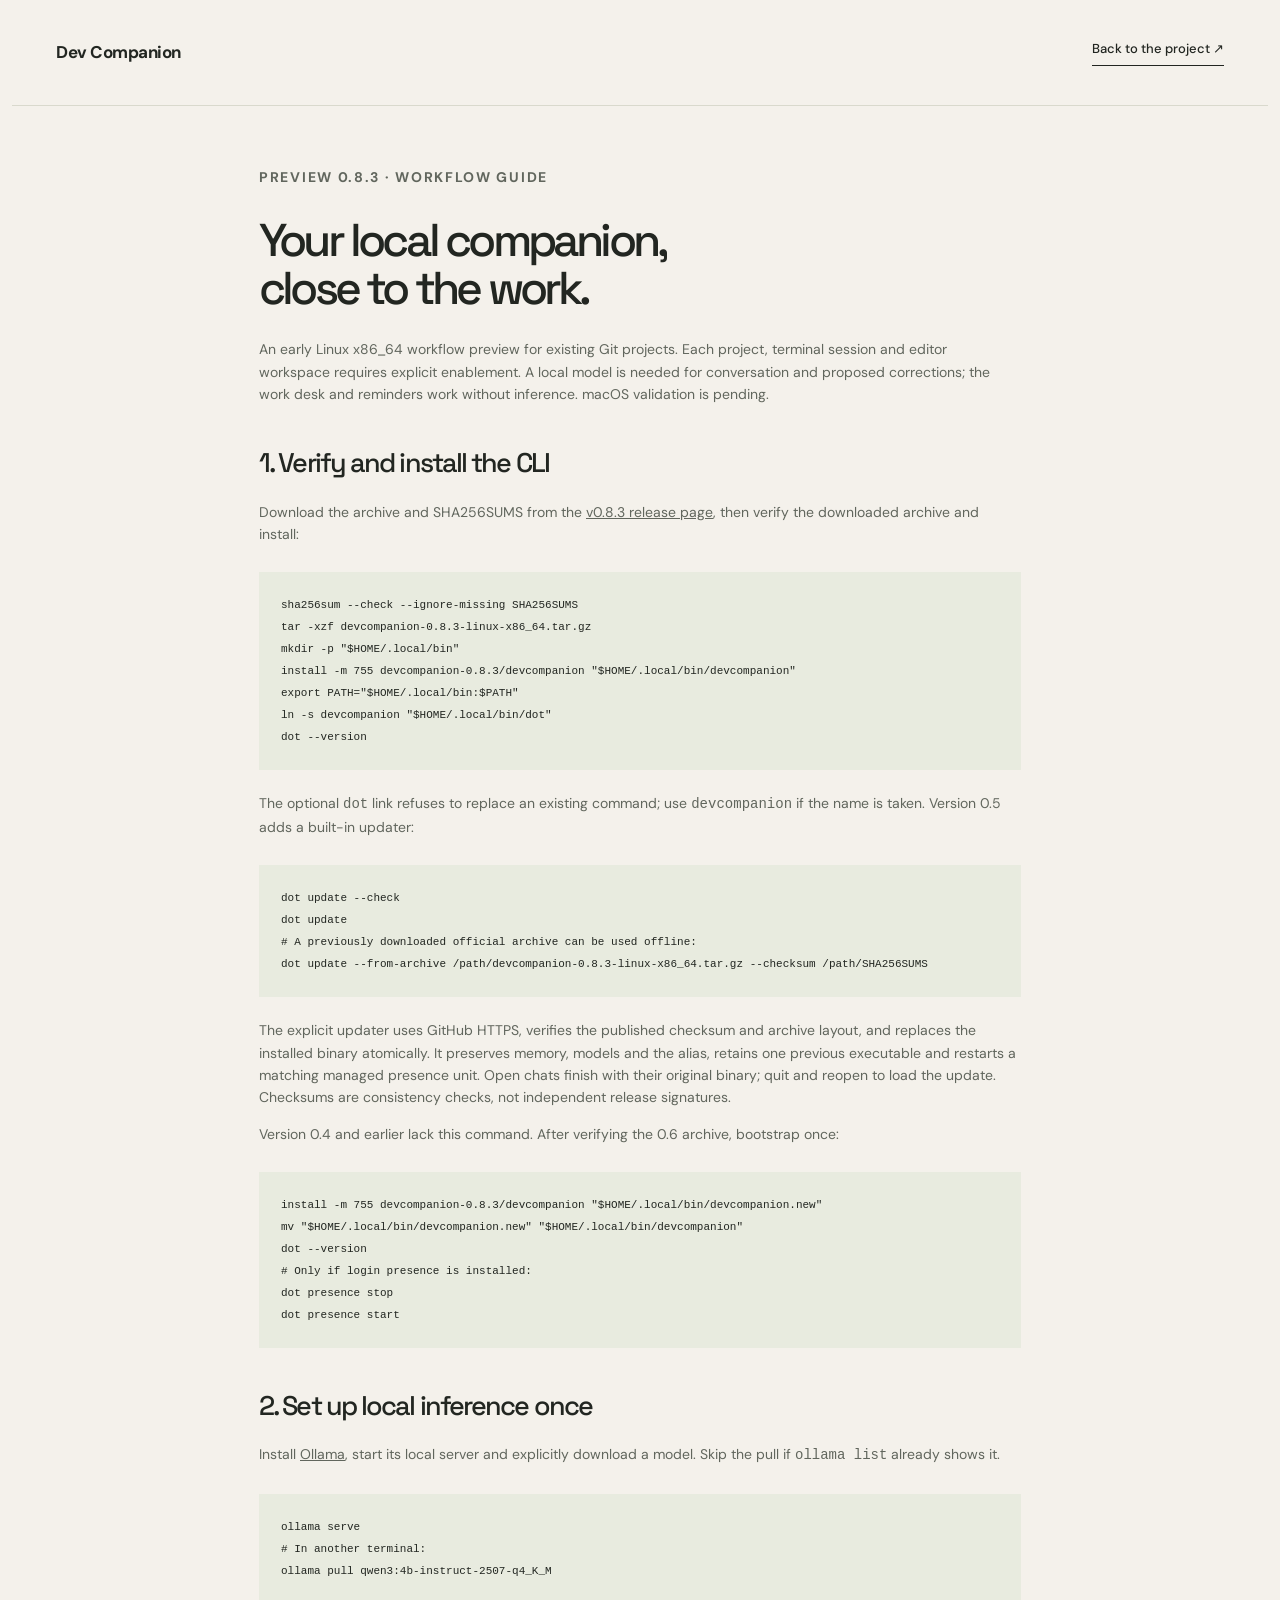
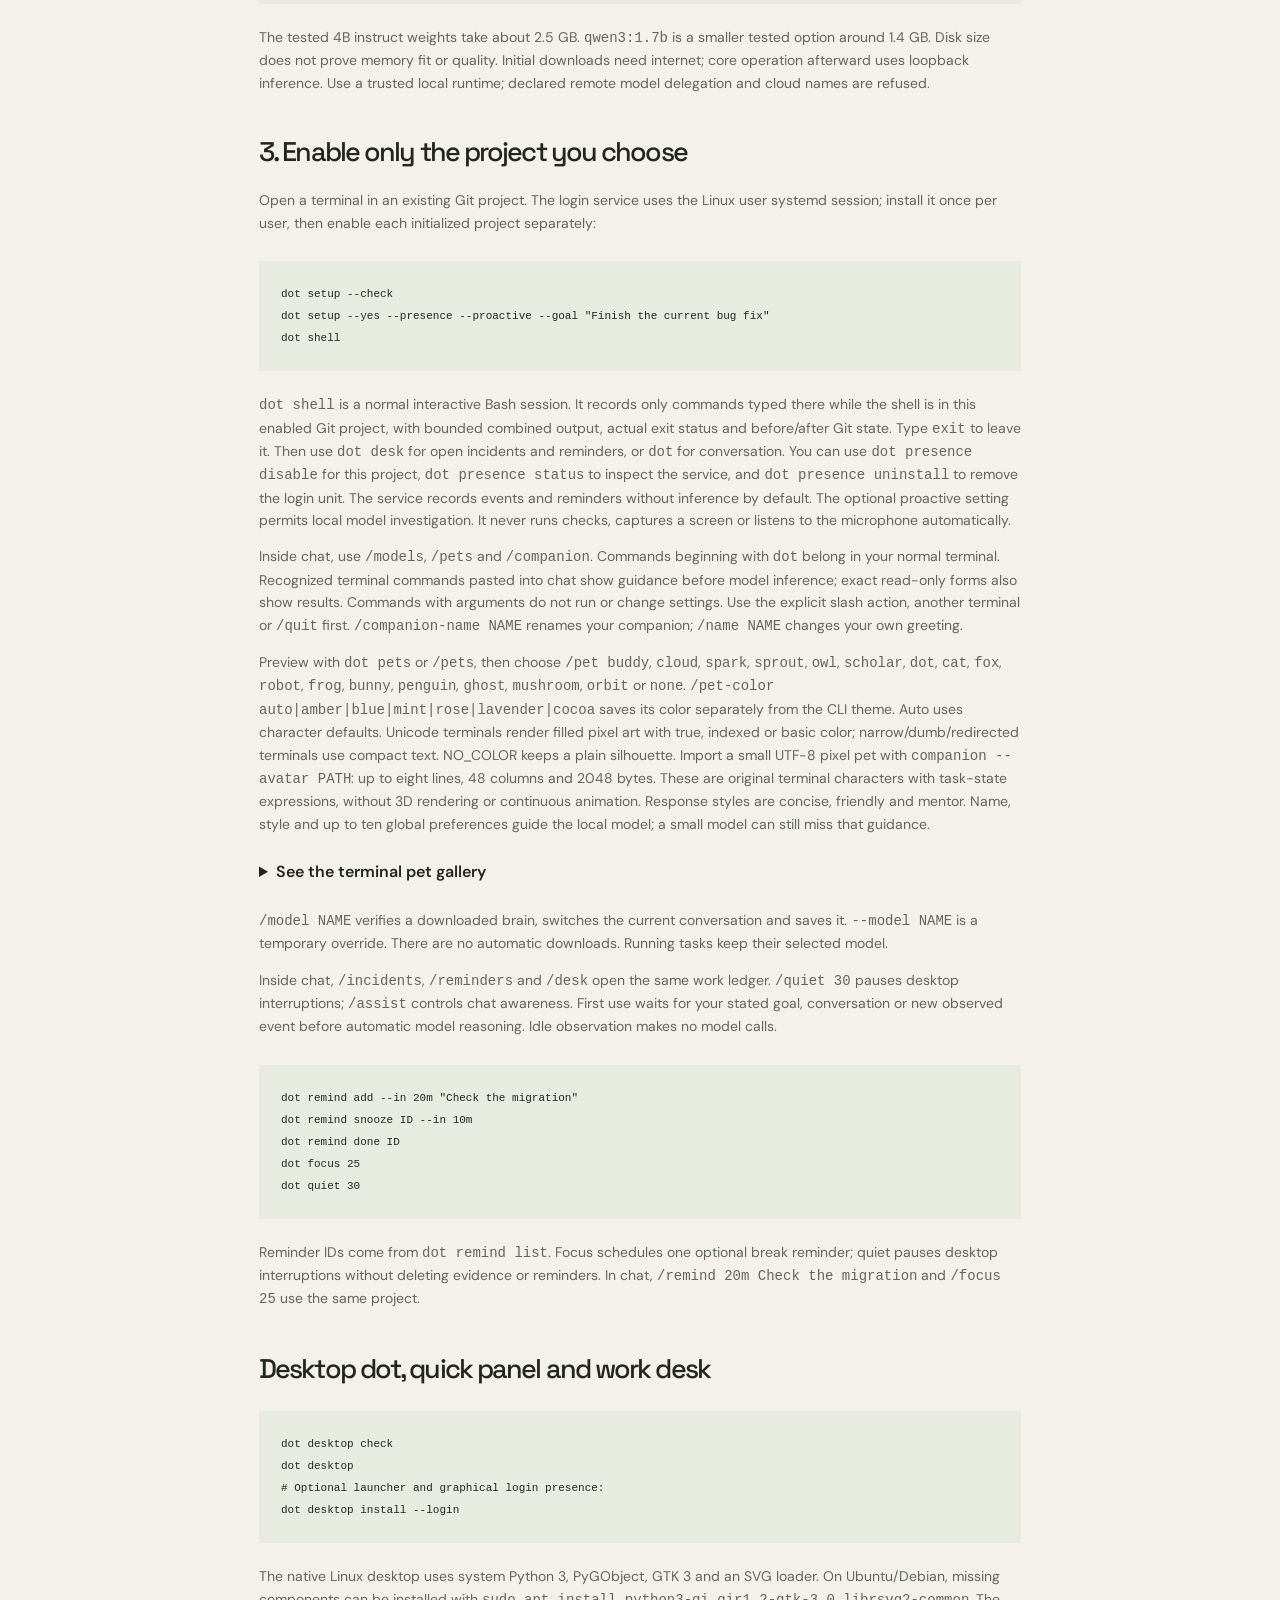
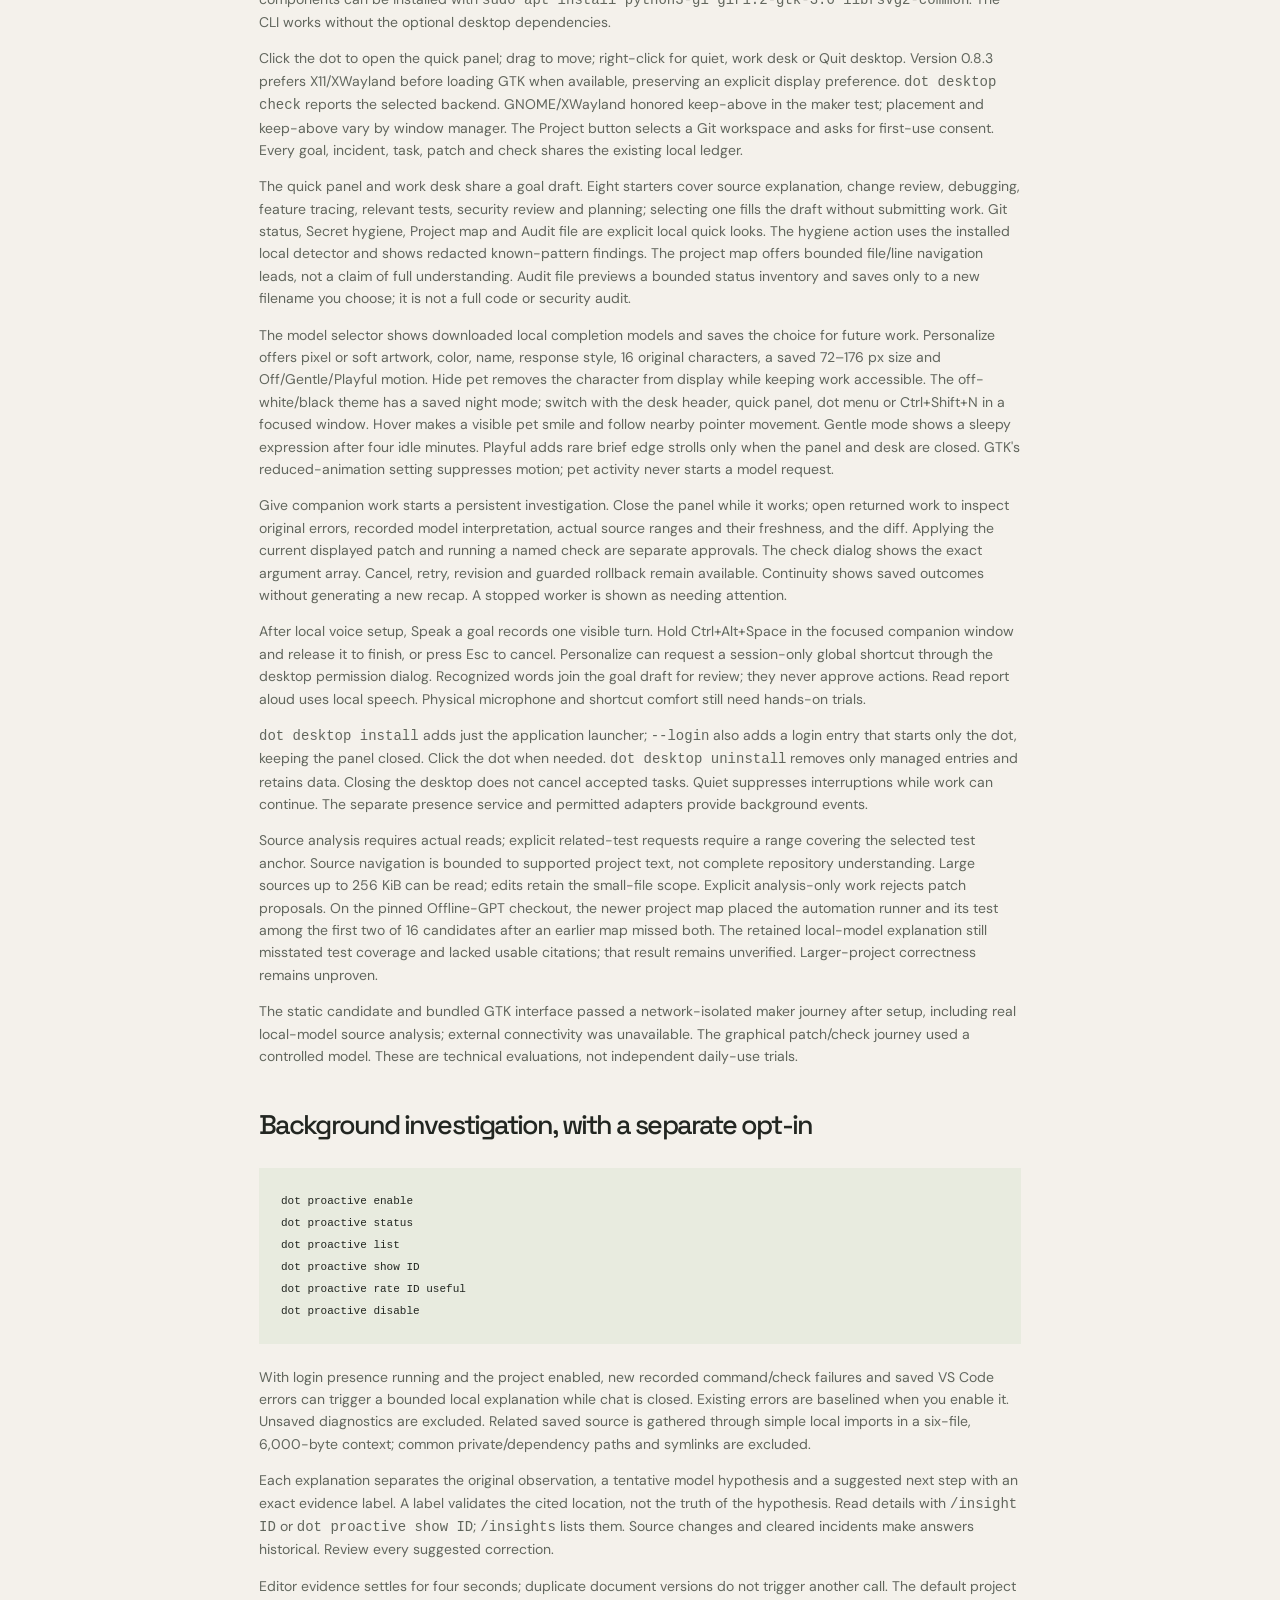
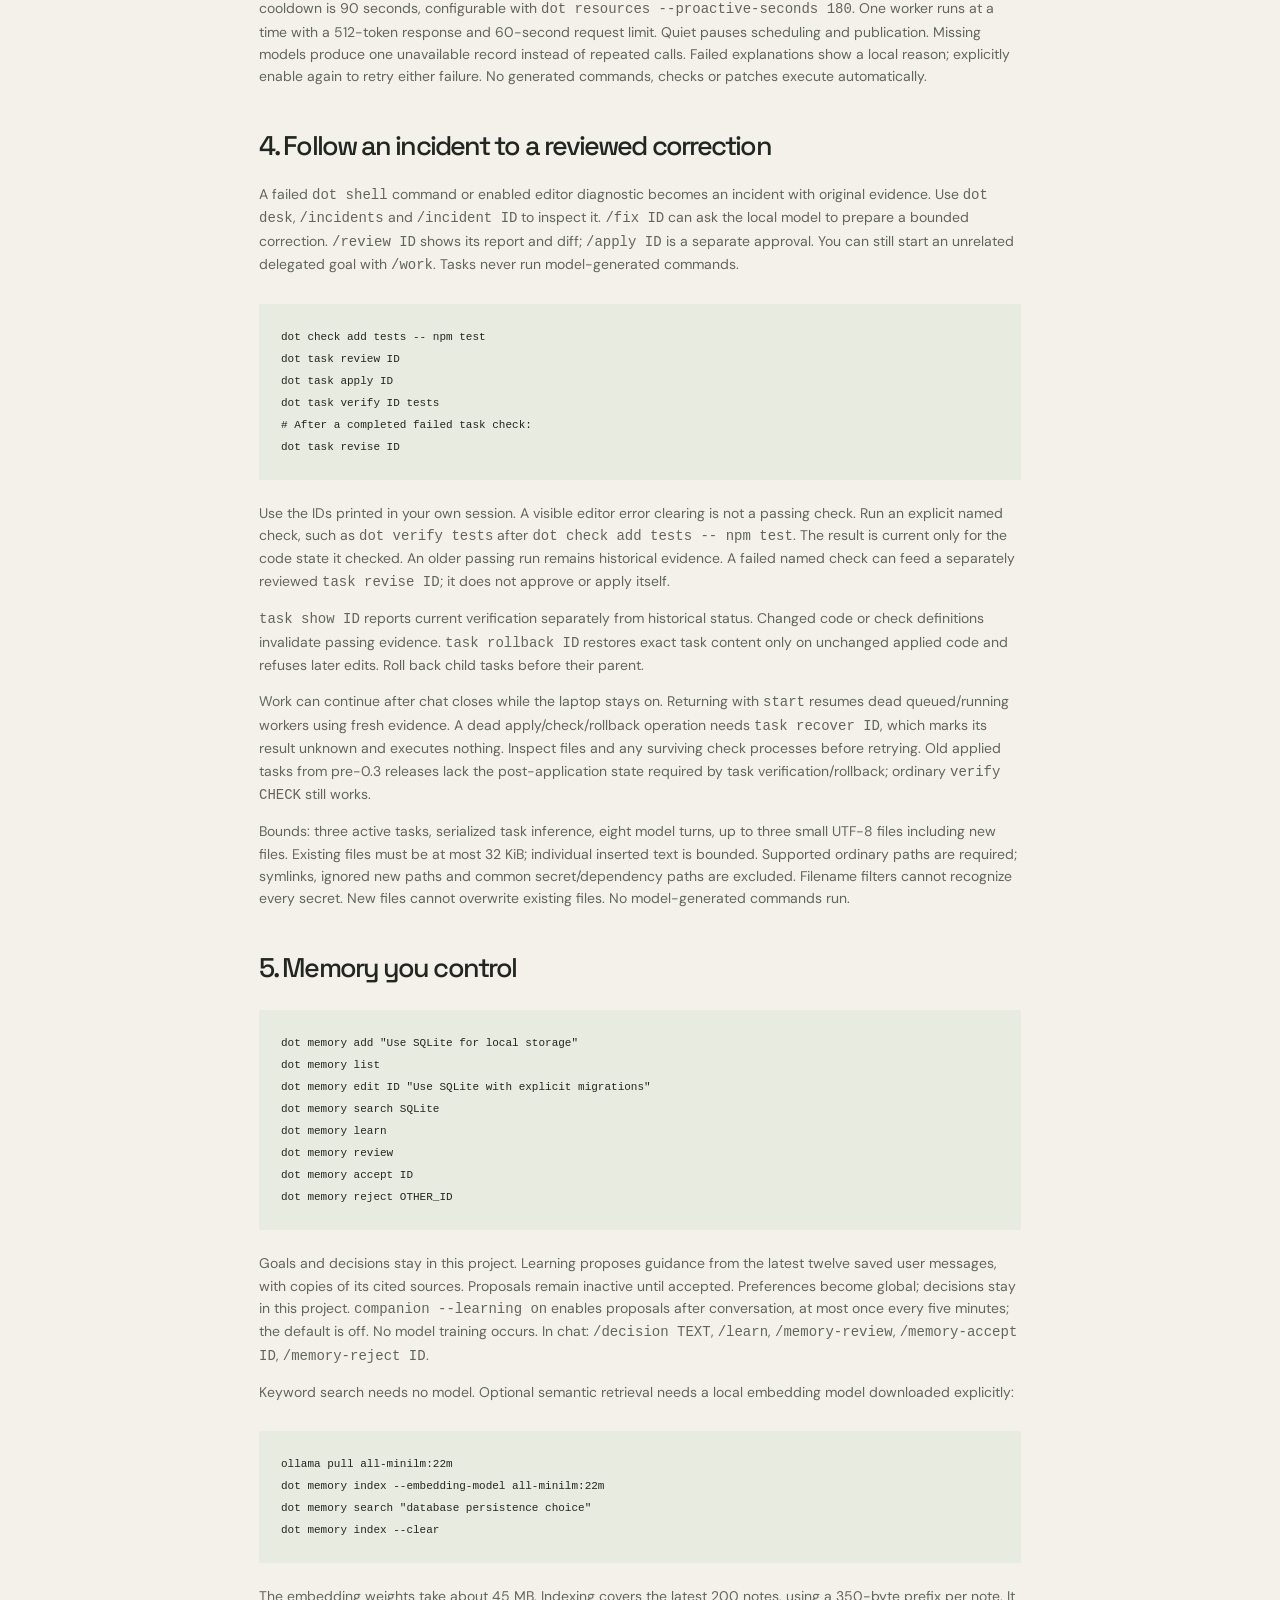
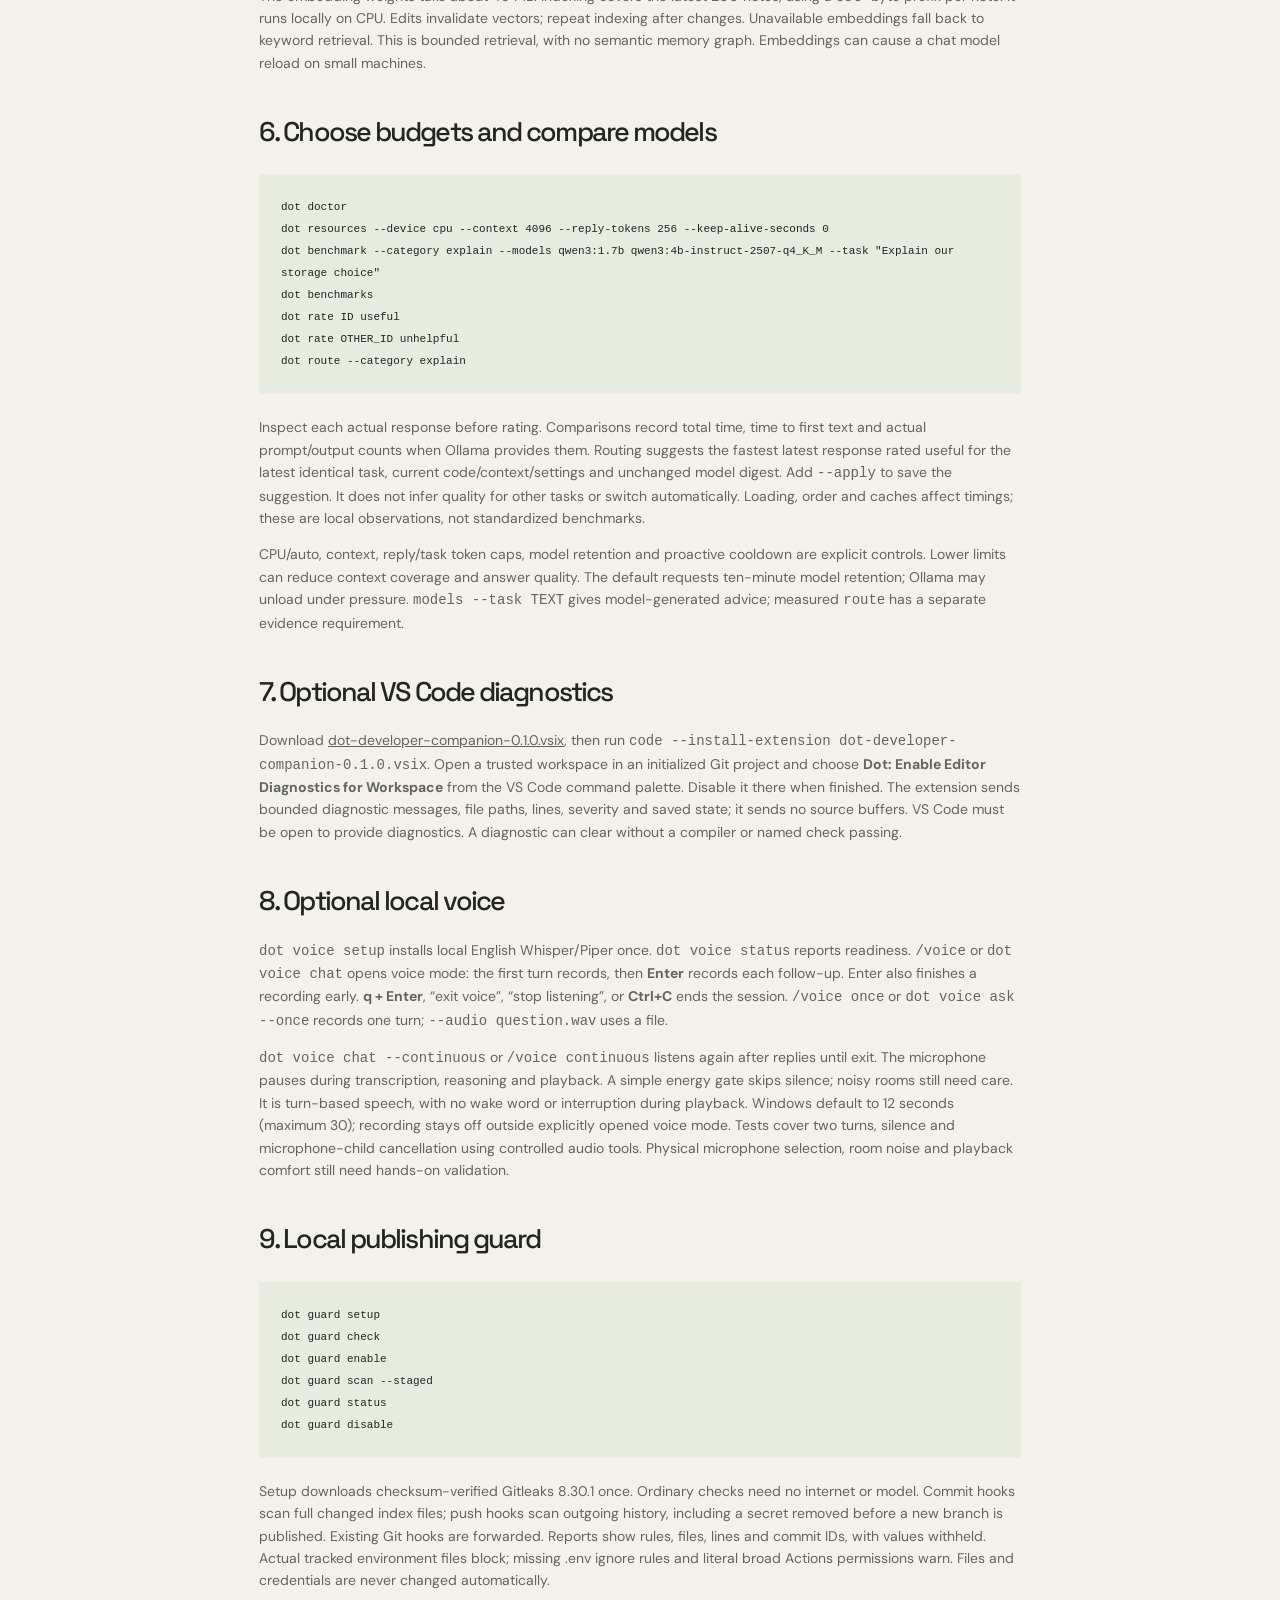
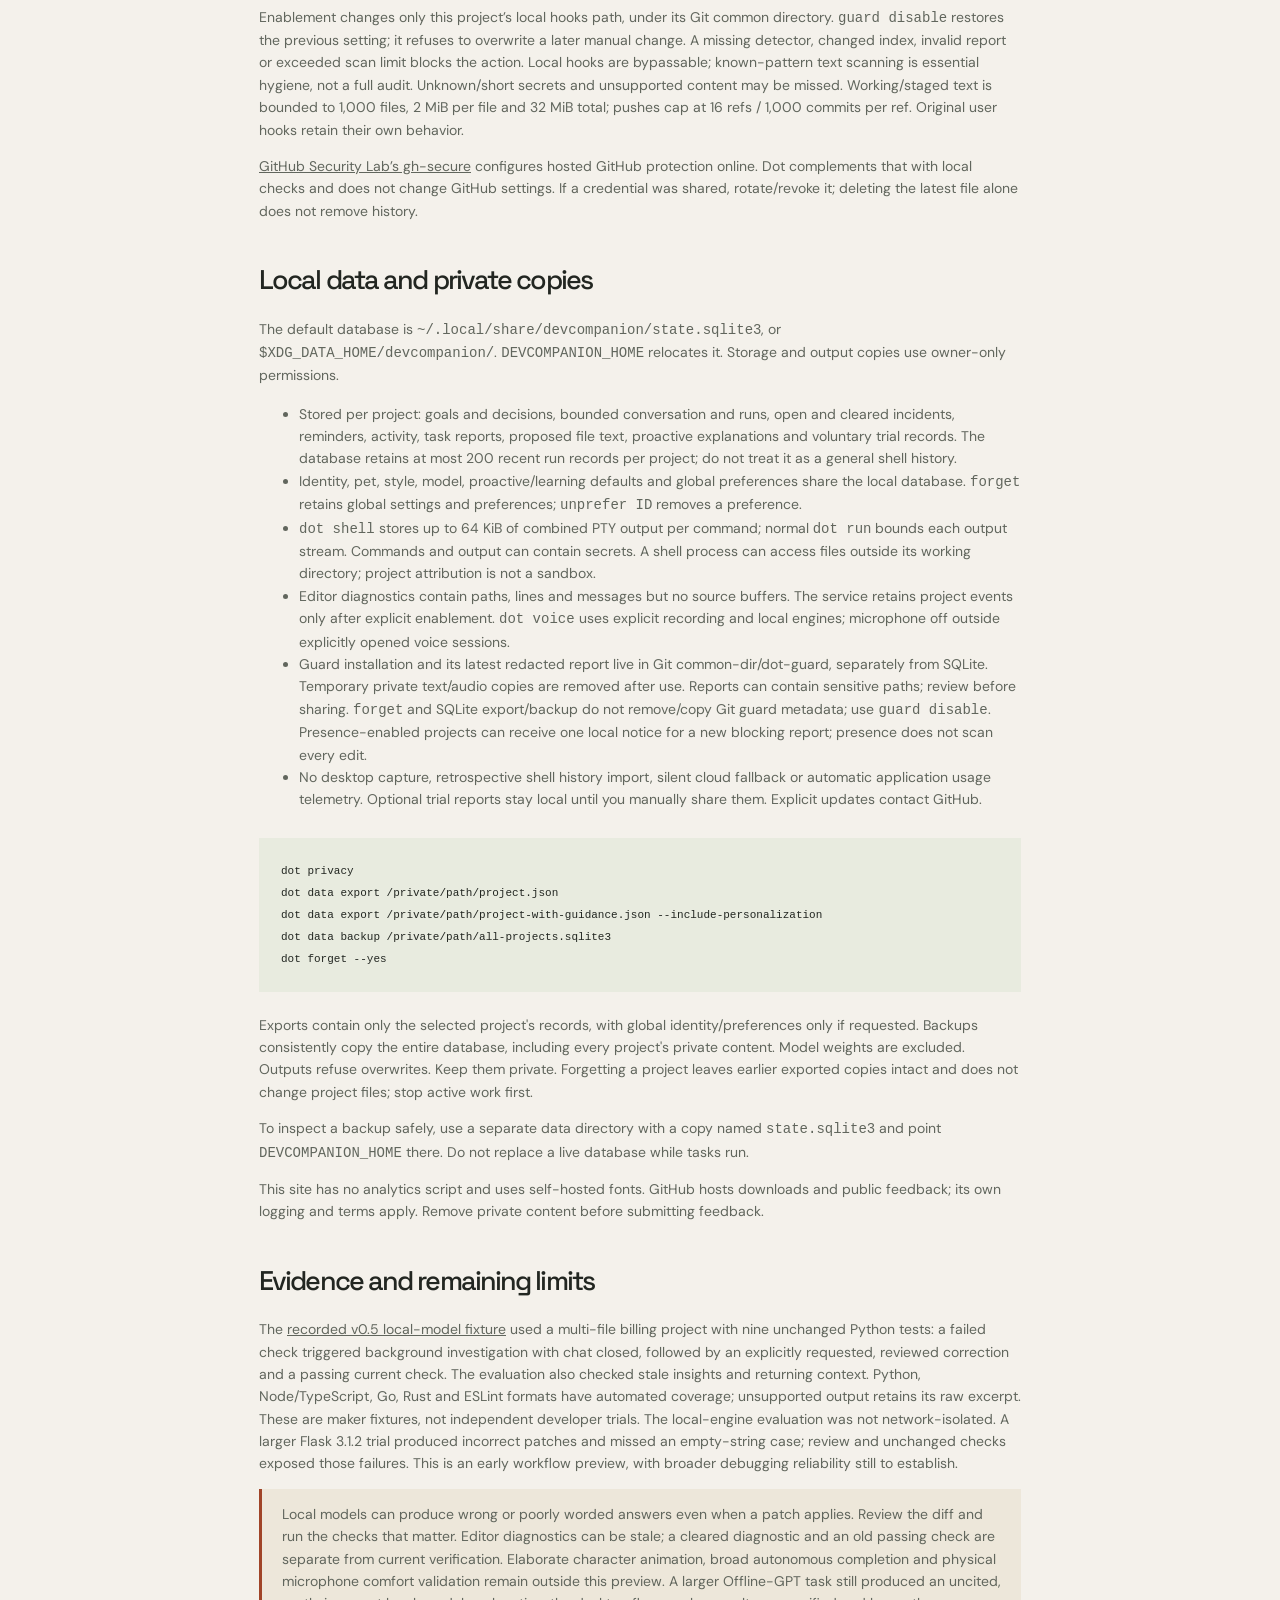
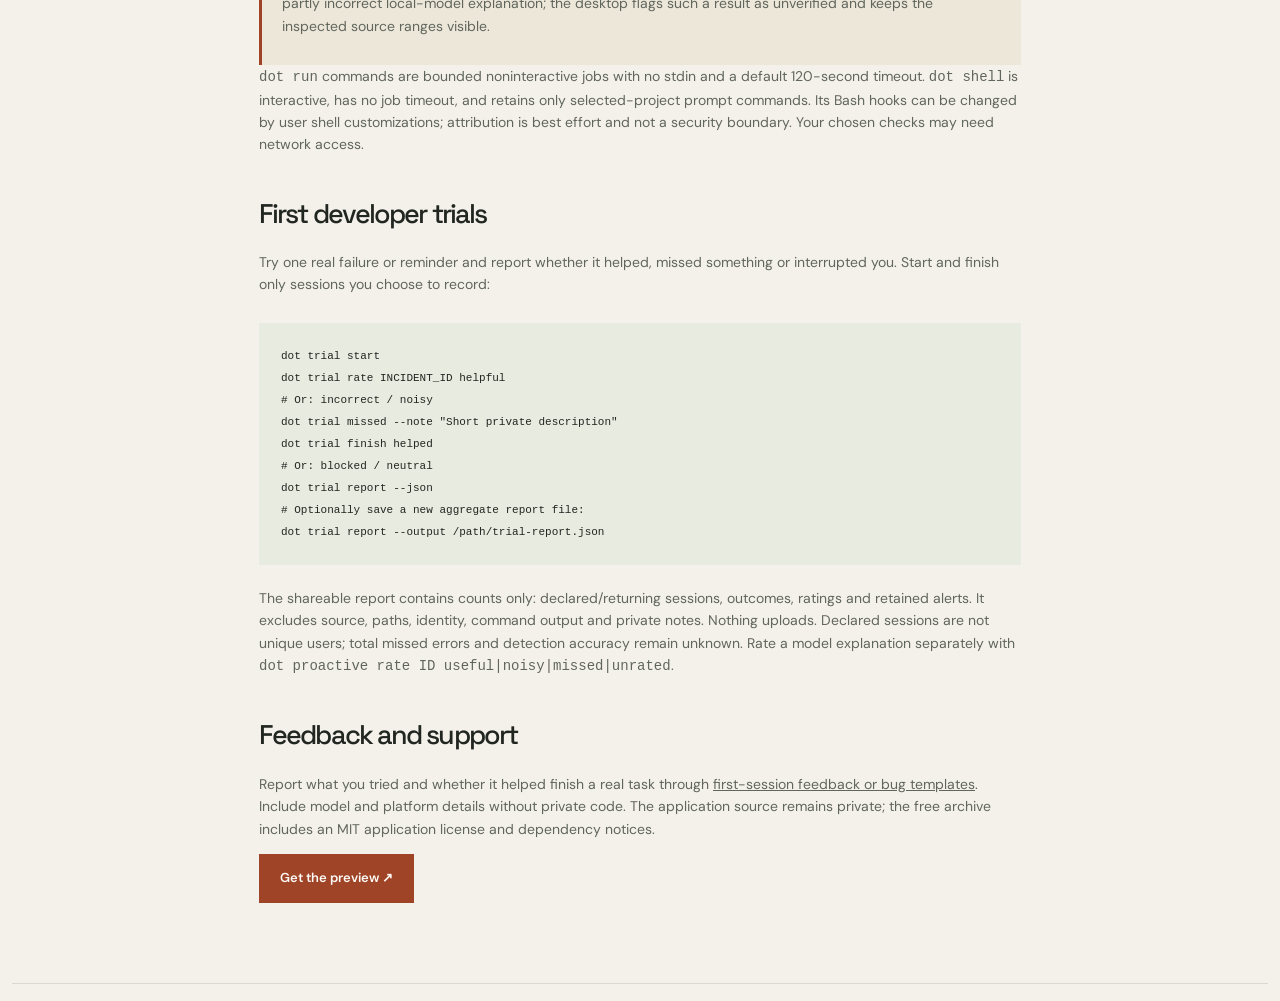
==== commit 156674b2: "Point public setup and site to 0.8.3" ====
--- a/guide.html
+++ b/guide.html
@@ -4,15 +4,15 @@
 <meta name="description" content="Set up the Linux developer workflow preview: project presence, real error evidence, reviewed corrections, optional editor diagnostics and local voice.">
 <link rel="icon" href="./favicon.svg"><link rel="stylesheet" href="./fonts.css"><link rel="stylesheet" href="./style.css"></head>
 <body><a class="skip" href="#main">Skip to content</a><header class="nav wrap"><a class="brand" href="./">Dev Companion</a><nav aria-label="Main navigation"><a class="nav-cta" href="./">Back to the project ↗</a></nav></header>
-<main id="main" class="guide wrap"><p class="eyebrow">PREVIEW 0.8.2 · WORKFLOW GUIDE</p>
+<main id="main" class="guide wrap"><p class="eyebrow">PREVIEW 0.8.3 · WORKFLOW GUIDE</p>
 <h1>Your local companion,<br>close to the work.</h1>
 <p>An early Linux x86_64 workflow preview for existing Git projects. Each project, terminal session and editor workspace requires explicit enablement. A local model is needed for conversation and proposed corrections; the work desk and reminders work without inference. macOS validation is pending.</p>
 <h2 id="install">1. Verify and install the CLI</h2>
-<p>Download the archive and SHA256SUMS from the <a href="https://github.com/ashuujha/devcompanion-launch/releases/tag/v0.8.2">v0.8.2 release page</a>, then verify the downloaded archive and install:</p>
+<p>Download the archive and SHA256SUMS from the <a href="https://github.com/ashuujha/devcompanion-launch/releases/tag/v0.8.3">v0.8.3 release page</a>, then verify the downloaded archive and install:</p>
 <pre><code>sha256sum --check --ignore-missing SHA256SUMS
-tar -xzf devcompanion-0.8.2-linux-x86_64.tar.gz
+tar -xzf devcompanion-0.8.3-linux-x86_64.tar.gz
 mkdir -p "$HOME/.local/bin"
-install -m 755 devcompanion-0.8.2/devcompanion "$HOME/.local/bin/devcompanion"
+install -m 755 devcompanion-0.8.3/devcompanion "$HOME/.local/bin/devcompanion"
 export PATH="$HOME/.local/bin:$PATH"
 ln -s devcompanion "$HOME/.local/bin/dot"
 dot --version</code></pre>
@@ -20,10 +20,10 @@
 <pre><code>dot update --check
 dot update
 # A previously downloaded official archive can be used offline:
-dot update --from-archive /path/devcompanion-0.8.2-linux-x86_64.tar.gz --checksum /path/SHA256SUMS</code></pre>
+dot update --from-archive /path/devcompanion-0.8.3-linux-x86_64.tar.gz --checksum /path/SHA256SUMS</code></pre>
 <p>The explicit updater uses GitHub HTTPS, verifies the published checksum and archive layout, and replaces the installed binary atomically. It preserves memory, models and the alias, retains one previous executable and restarts a matching managed presence unit. Open chats finish with their original binary; quit and reopen to load the update. Checksums are consistency checks, not independent release signatures.</p>
 <p>Version 0.4 and earlier lack this command. After verifying the 0.6 archive, bootstrap once:</p>
-<pre><code>install -m 755 devcompanion-0.8.2/devcompanion "$HOME/.local/bin/devcompanion.new"
+<pre><code>install -m 755 devcompanion-0.8.3/devcompanion "$HOME/.local/bin/devcompanion.new"
 mv "$HOME/.local/bin/devcompanion.new" "$HOME/.local/bin/devcompanion"
 dot --version
 # Only if login presence is installed:
@@ -58,7 +58,7 @@
 # Optional launcher and graphical login presence:
 dot desktop install --login</code></pre>
 <p>The native Linux desktop uses system Python 3, PyGObject, GTK 3 and an SVG loader. On Ubuntu/Debian, missing components can be installed with <code>sudo apt install python3-gi gir1.2-gtk-3.0 librsvg2-common</code>. The CLI works without the optional desktop dependencies.</p>
-<p>Click the dot to open the quick panel; drag to move; right-click for quiet, work desk or Quit desktop. Version 0.8.2 prefers X11/XWayland before loading GTK when available, preserving an explicit display preference. <code>dot desktop check</code> reports the selected backend. GNOME/XWayland honored keep-above in the maker test; placement and keep-above vary by window manager. The Project button selects a Git workspace and asks for first-use consent. Every goal, incident, task, patch and check shares the existing local ledger.</p>
+<p>Click the dot to open the quick panel; drag to move; right-click for quiet, work desk or Quit desktop. Version 0.8.3 prefers X11/XWayland before loading GTK when available, preserving an explicit display preference. <code>dot desktop check</code> reports the selected backend. GNOME/XWayland honored keep-above in the maker test; placement and keep-above vary by window manager. The Project button selects a Git workspace and asks for first-use consent. Every goal, incident, task, patch and check shares the existing local ledger.</p>
 <p>The quick panel and work desk share a goal draft. Eight starters cover source explanation, change review, debugging, feature tracing, relevant tests, security review and planning; selecting one fills the draft without submitting work. Git status, Secret hygiene, Project map and Audit file are explicit local quick looks. The hygiene action uses the installed local detector and shows redacted known-pattern findings. The project map offers bounded file/line navigation leads, not a claim of full understanding. Audit file previews a bounded status inventory and saves only to a new filename you choose; it is not a full code or security audit.</p>
 <p>The model selector shows downloaded local completion models and saves the choice for future work. Personalize offers pixel or soft artwork, color, name, response style, 16 original characters, a saved 72–176 px size and Off/Gentle/Playful motion. Hide pet removes the character from display while keeping work accessible. The off-white/black theme has a saved night mode; switch with the desk header, quick panel, dot menu or Ctrl+Shift+N in a focused window. Hover makes a visible pet smile and follow nearby pointer movement. Gentle mode shows a sleepy expression after four idle minutes. Playful adds rare brief edge strolls only when the panel and desk are closed. GTK's reduced-animation setting suppresses motion; pet activity never starts a model request.</p>
 <p>Give companion work starts a persistent investigation. Close the panel while it works; open returned work to inspect original errors, recorded model interpretation, actual source ranges and their freshness, and the diff. Applying the current displayed patch and running a named check are separate approvals. The check dialog shows the exact argument array. Cancel, retry, revision and guarded rollback remain available. Continuity shows saved outcomes without generating a new recap. A stopped worker is shown as needing attention.</p>
@@ -115,7 +115,7 @@
 <p>Inspect each actual response before rating. Comparisons record total time, time to first text and actual prompt/output counts when Ollama provides them. Routing suggests the fastest latest response rated useful for the latest identical task, current code/context/settings and unchanged model digest. Add <code>--apply</code> to save the suggestion. It does not infer quality for other tasks or switch automatically. Loading, order and caches affect timings; these are local observations, not standardized benchmarks.</p>
 <p>CPU/auto, context, reply/task token caps, model retention and proactive cooldown are explicit controls. Lower limits can reduce context coverage and answer quality. The default requests ten-minute model retention; Ollama may unload under pressure. <code>models --task TEXT</code> gives model-generated advice; measured <code>route</code> has a separate evidence requirement.</p>
 <h2 id="editor">7. Optional VS Code diagnostics</h2>
-<p>Download <a href="https://github.com/ashuujha/devcompanion-launch/releases/download/v0.8.2/dot-developer-companion-0.1.0.vsix">dot-developer-companion-0.1.0.vsix</a>, then run <code>code --install-extension dot-developer-companion-0.1.0.vsix</code>. Open a trusted workspace in an initialized Git project and choose <strong>Dot: Enable Editor Diagnostics for Workspace</strong> from the VS Code command palette. Disable it there when finished. The extension sends bounded diagnostic messages, file paths, lines, severity and saved state; it sends no source buffers. VS Code must be open to provide diagnostics. A diagnostic can clear without a compiler or named check passing.</p>
+<p>Download <a href="https://github.com/ashuujha/devcompanion-launch/releases/download/v0.8.3/dot-developer-companion-0.1.0.vsix">dot-developer-companion-0.1.0.vsix</a>, then run <code>code --install-extension dot-developer-companion-0.1.0.vsix</code>. Open a trusted workspace in an initialized Git project and choose <strong>Dot: Enable Editor Diagnostics for Workspace</strong> from the VS Code command palette. Disable it there when finished. The extension sends bounded diagnostic messages, file paths, lines, severity and saved state; it sends no source buffers. VS Code must be open to provide diagnostics. A diagnostic can clear without a compiler or named check passing.</p>
 <h2 id="voice">8. Optional local voice</h2>
 <p><code>dot voice setup</code> installs local English Whisper/Piper once. <code>dot voice status</code> reports readiness. <code>/voice</code> or <code>dot voice chat</code> opens voice mode: the first turn records, then <strong>Enter</strong> records each follow-up. Enter also finishes a recording early. <strong>q + Enter</strong>, “exit voice”, “stop listening”, or <strong>Ctrl+C</strong> ends the session. <code>/voice once</code> or <code>dot voice ask --once</code> records one turn; <code>--audio question.wav</code> uses a file.</p>
 <p><code>dot voice chat --continuous</code> or <code>/voice continuous</code> listens again after replies until exit. The microphone pauses during transcription, reasoning and playback. A simple energy gate skips silence; noisy rooms still need care. It is turn-based speech, with no wake word or interruption during playback. Windows default to 12 seconds (maximum 30); recording stays off outside explicitly opened voice mode. Tests cover two turns, silence and microphone-child cancellation using controlled audio tools. Physical microphone selection, room noise and playback comfort still need hands-on validation.</p>
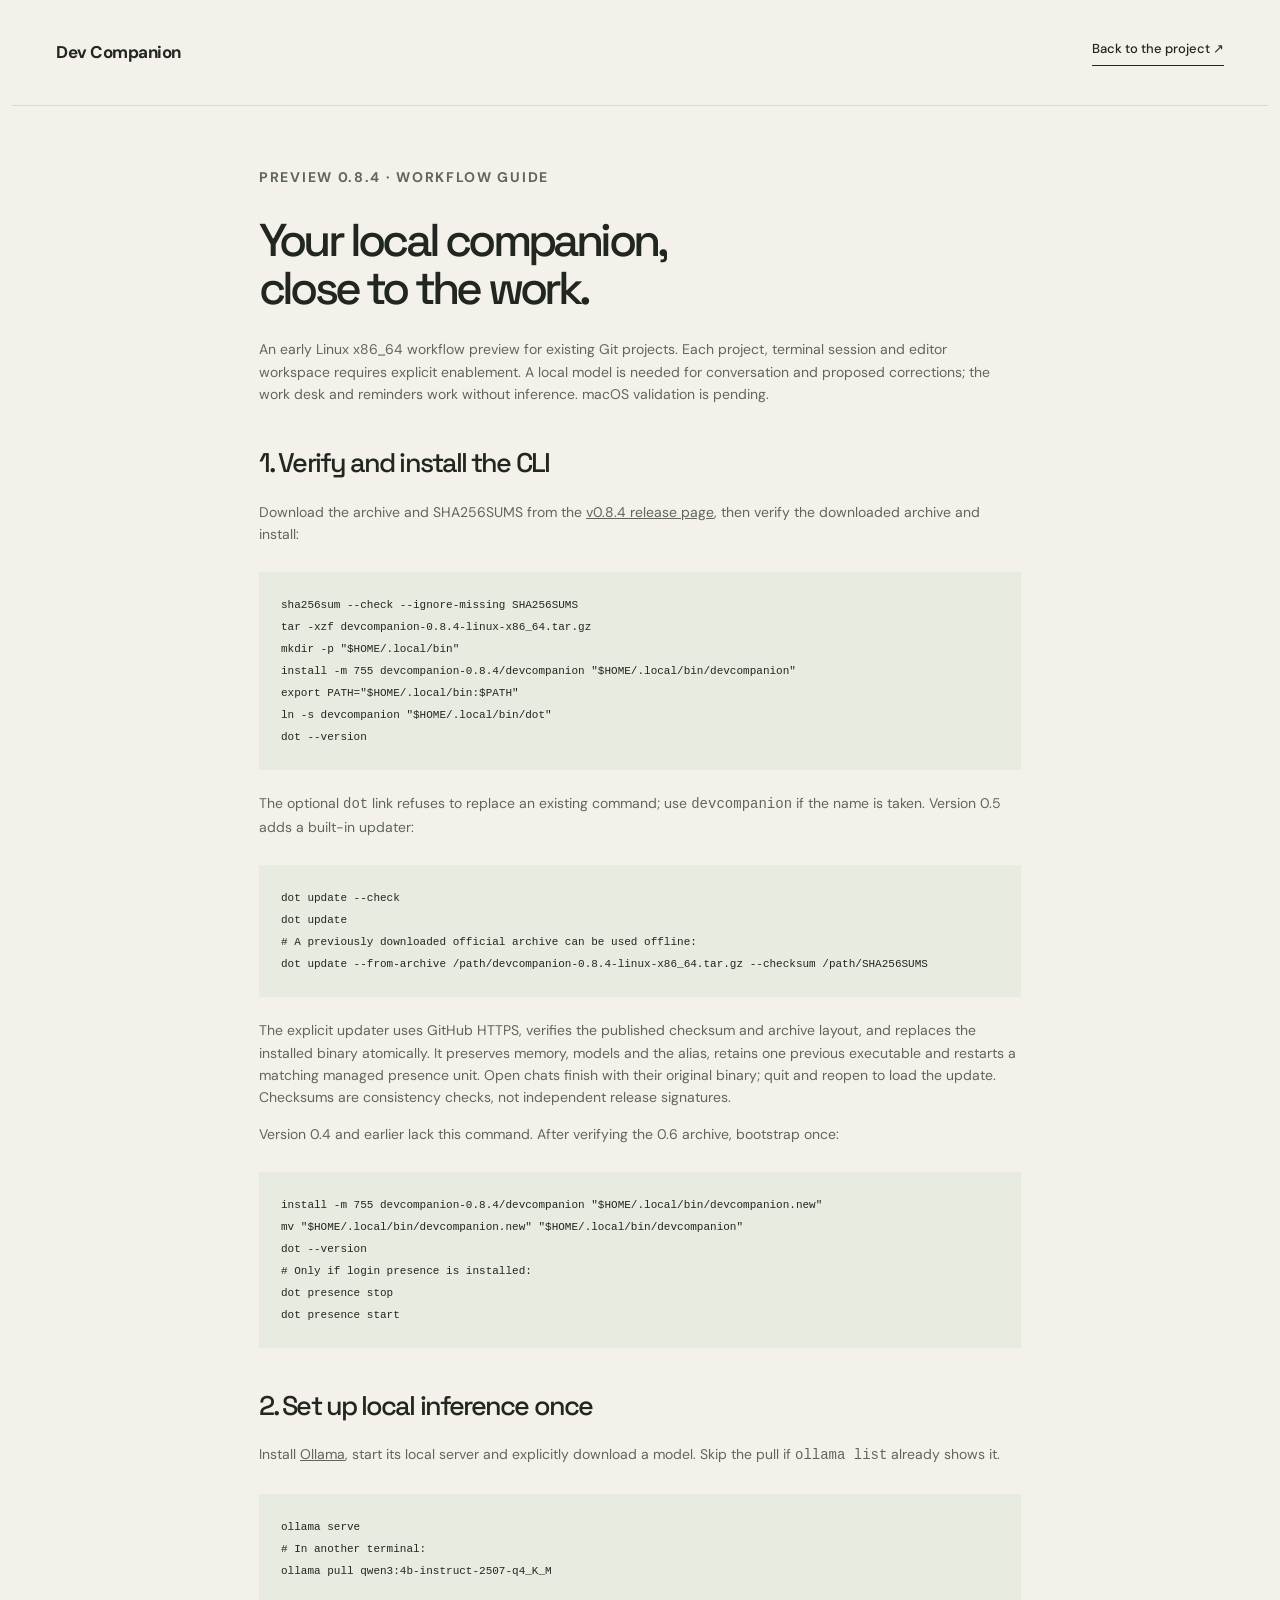
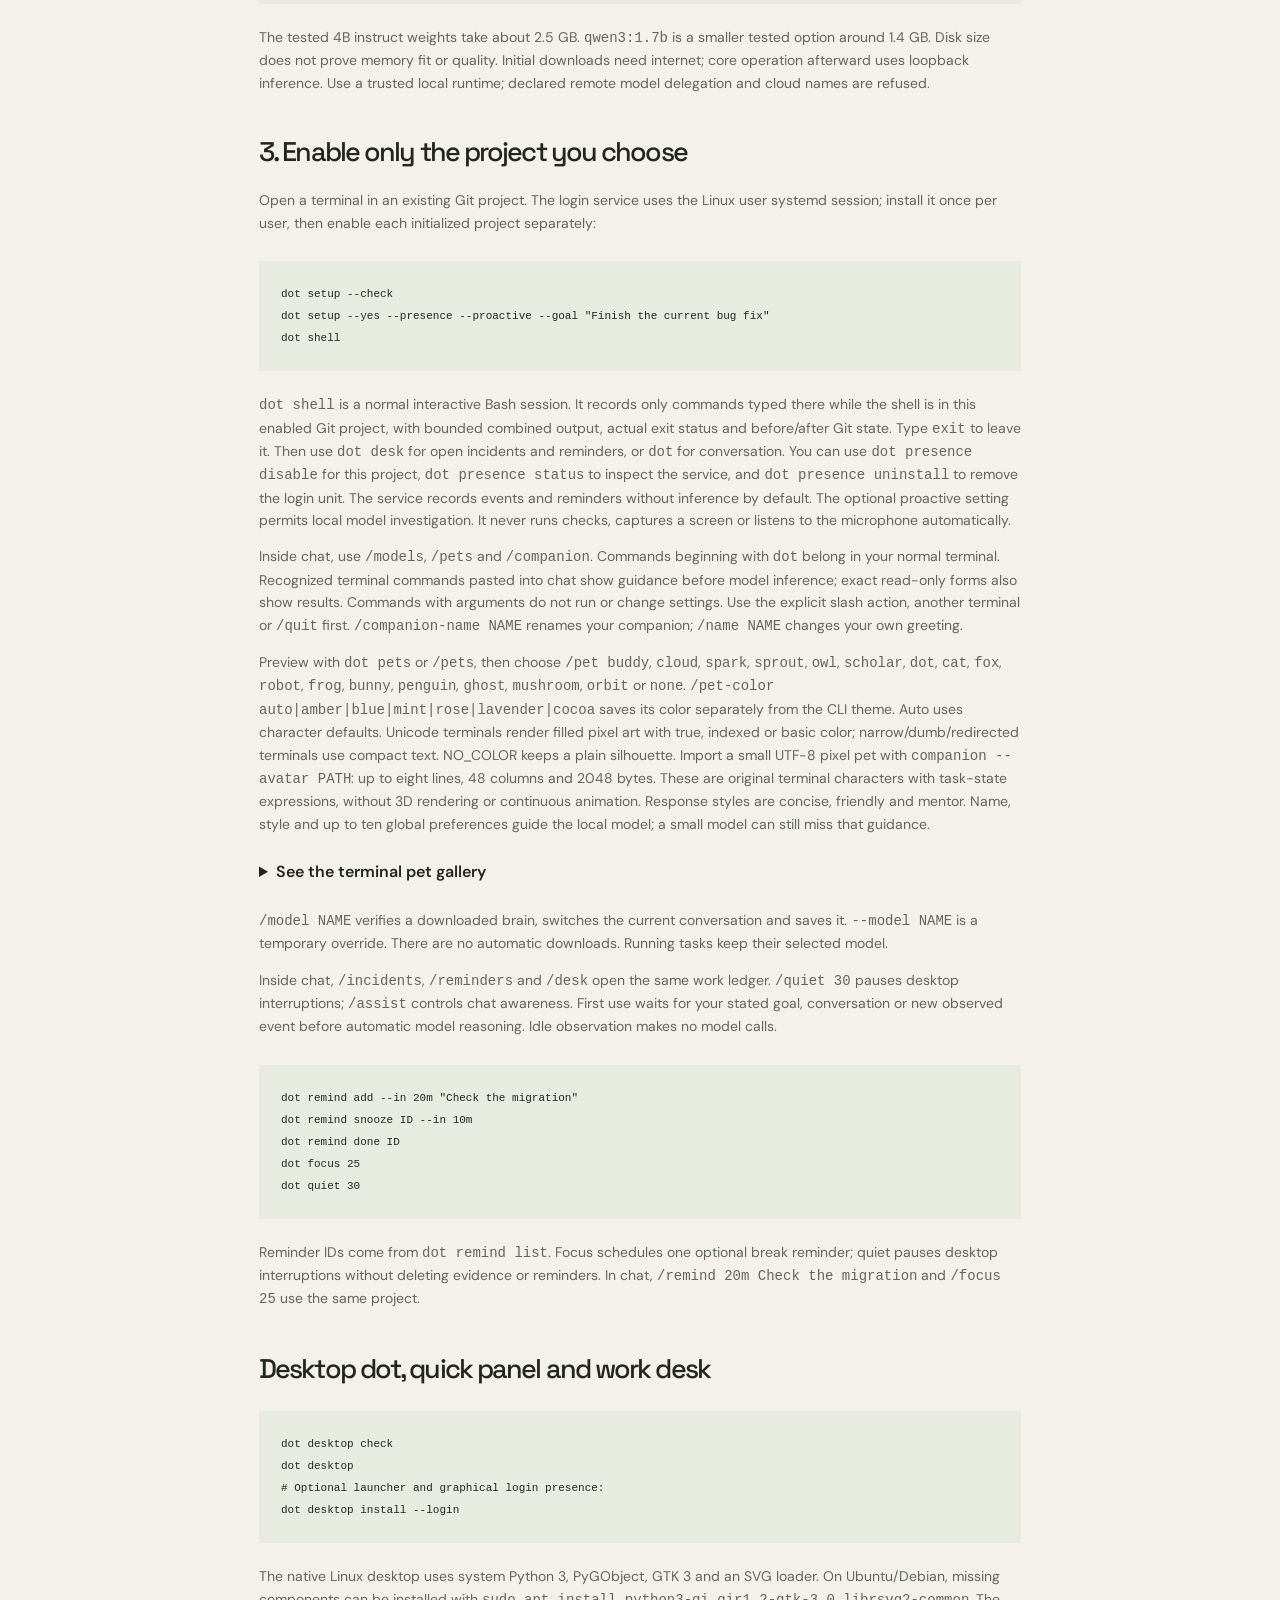
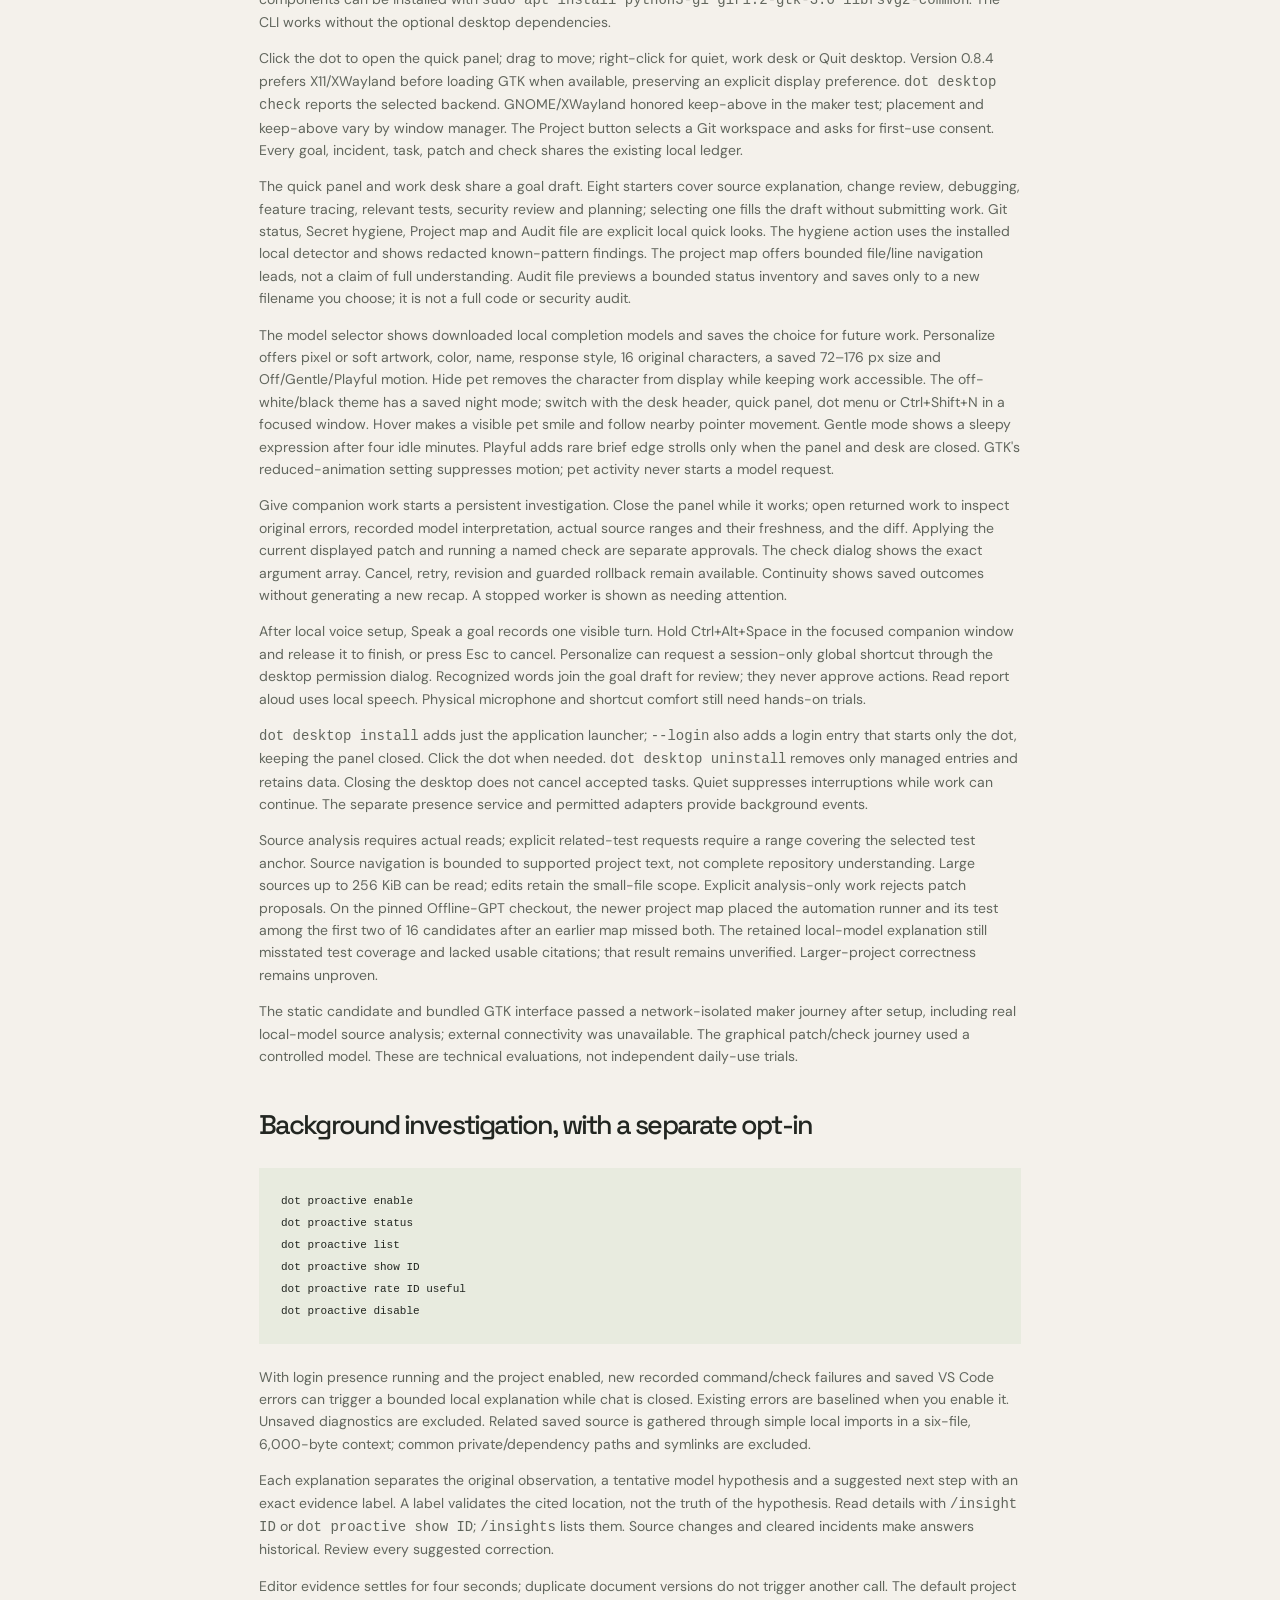
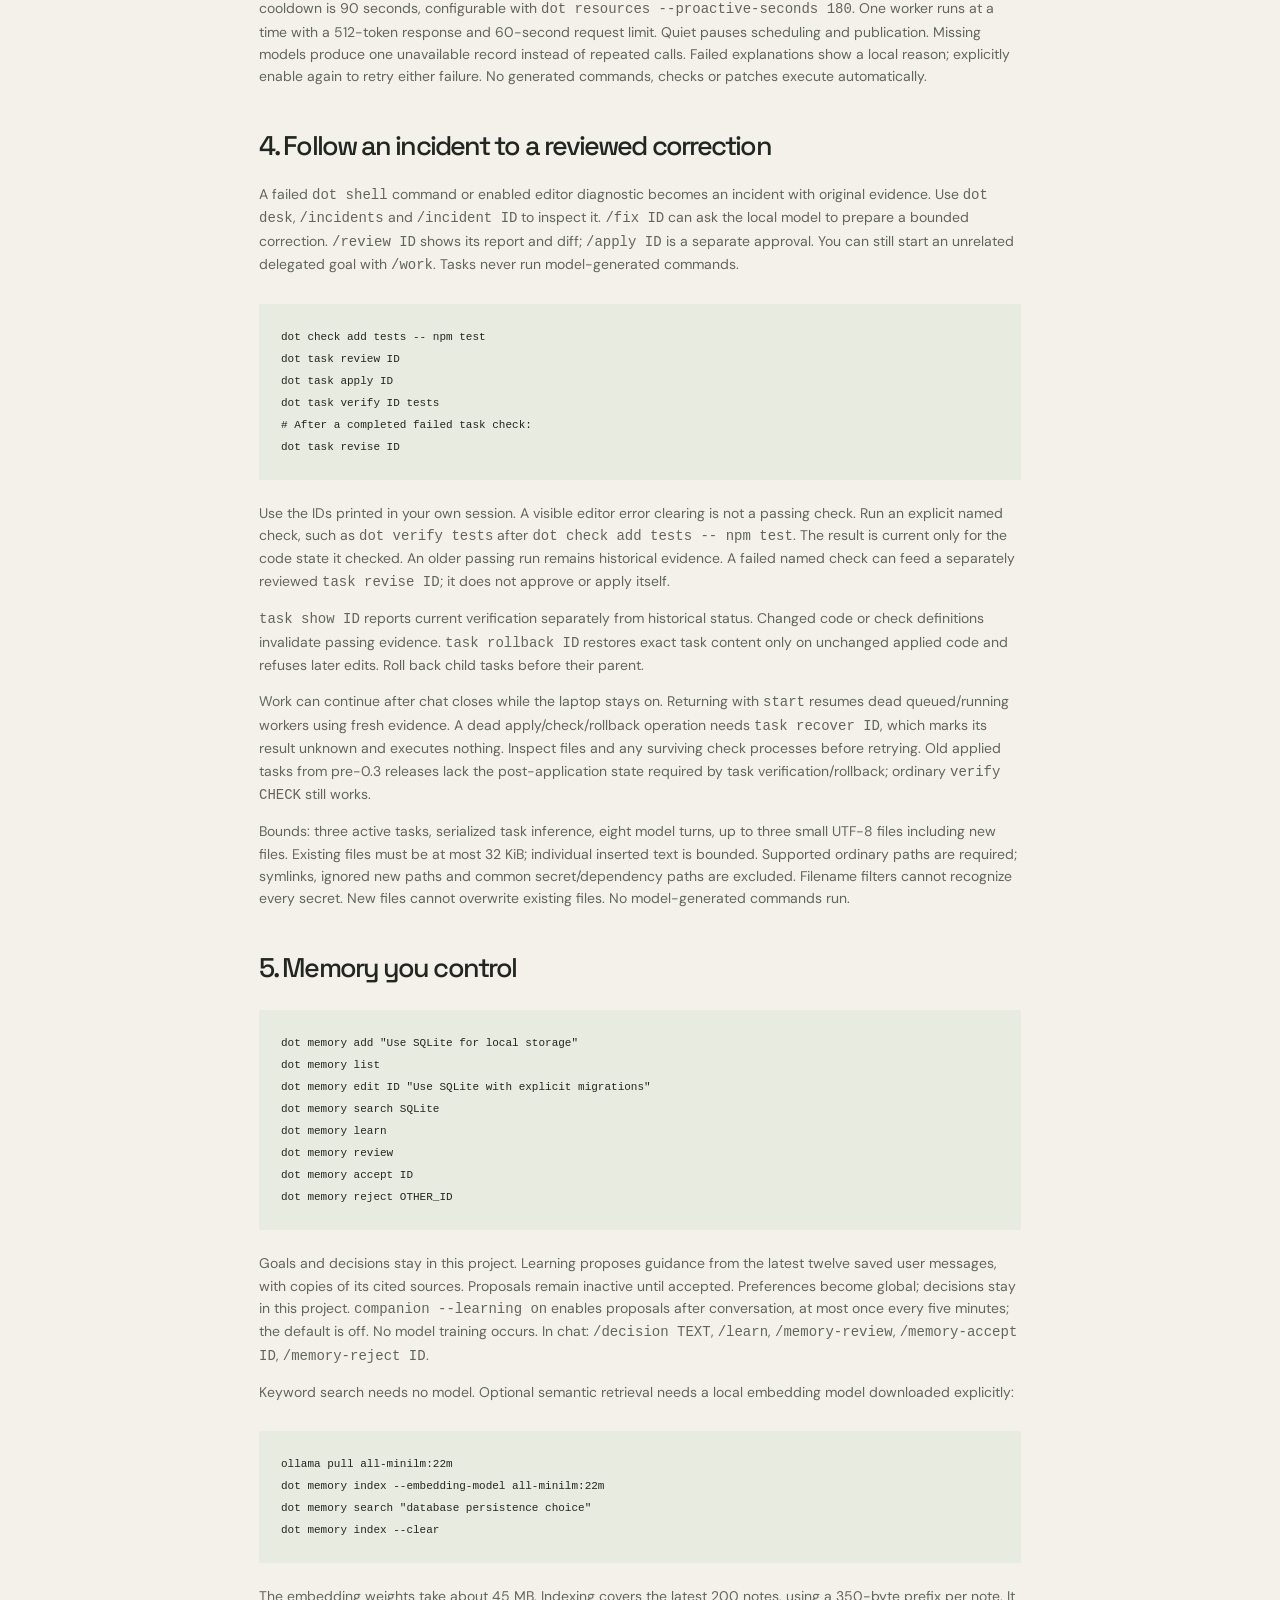
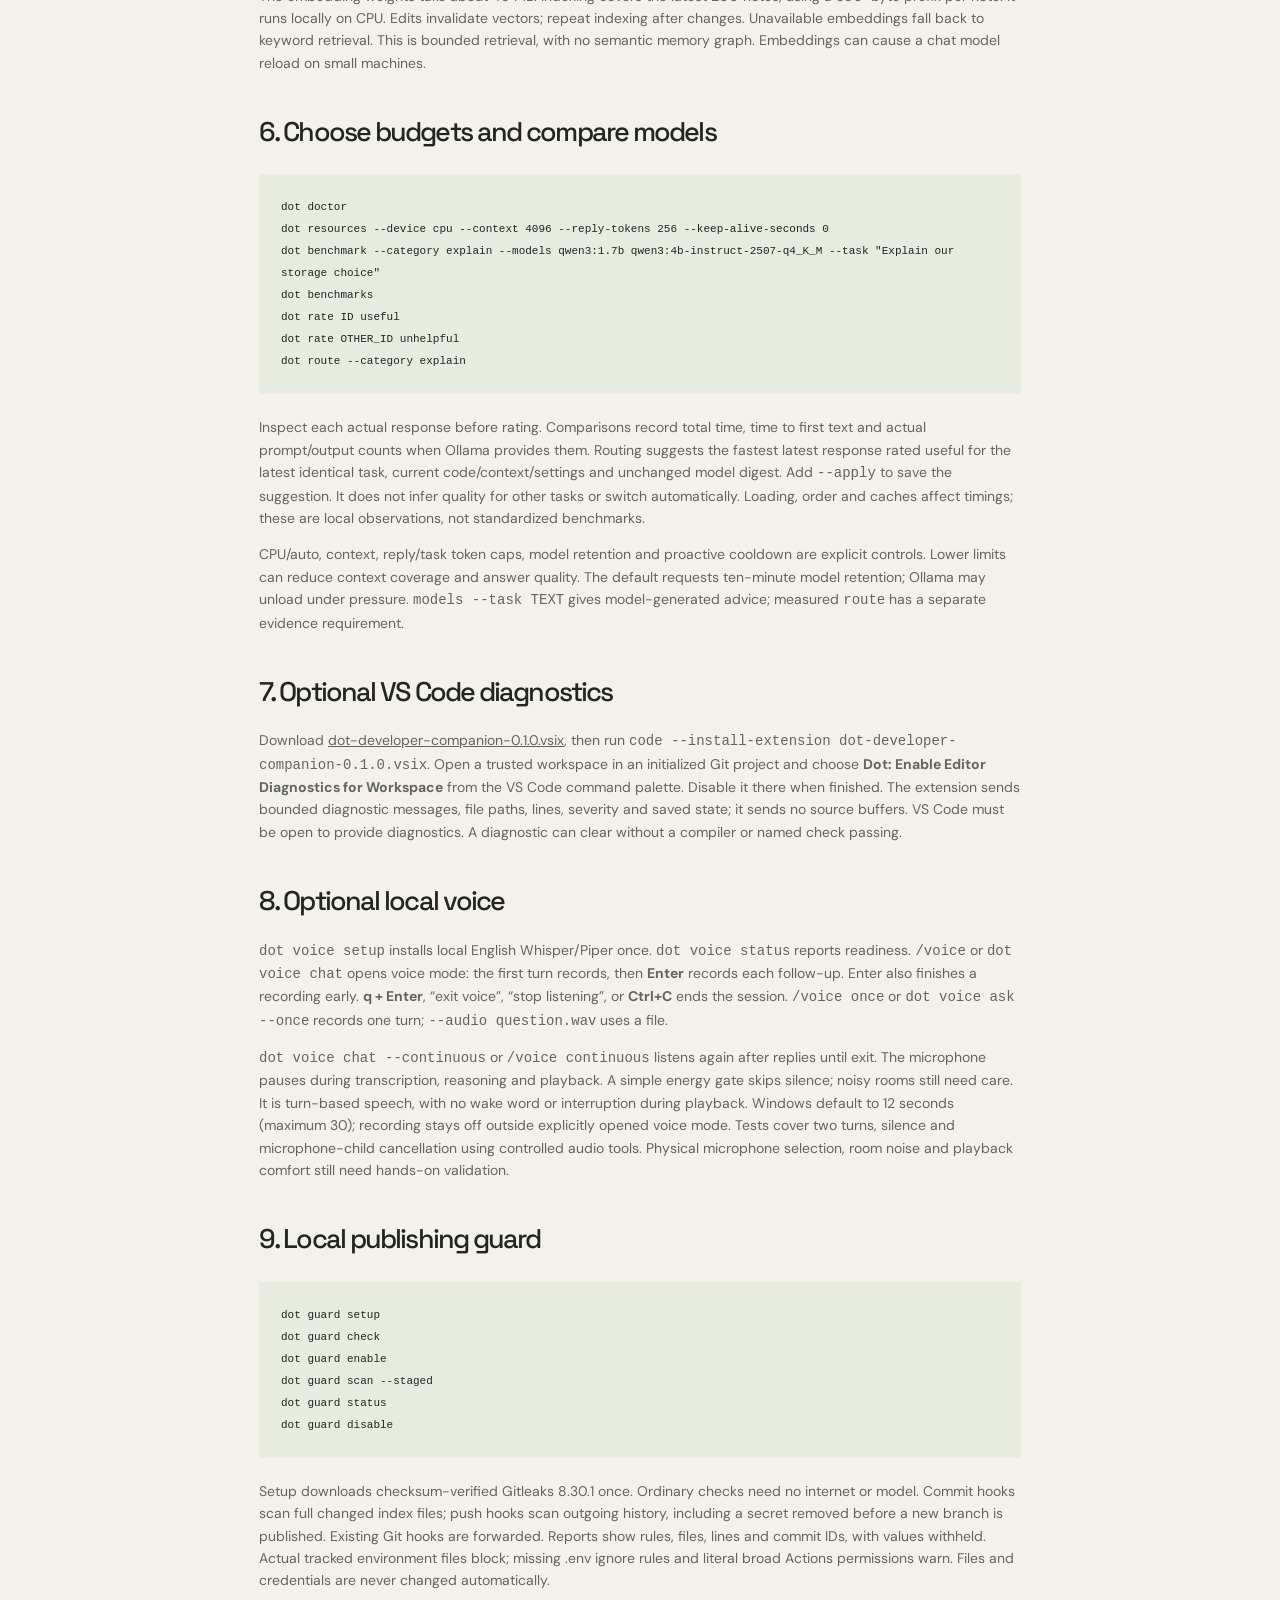
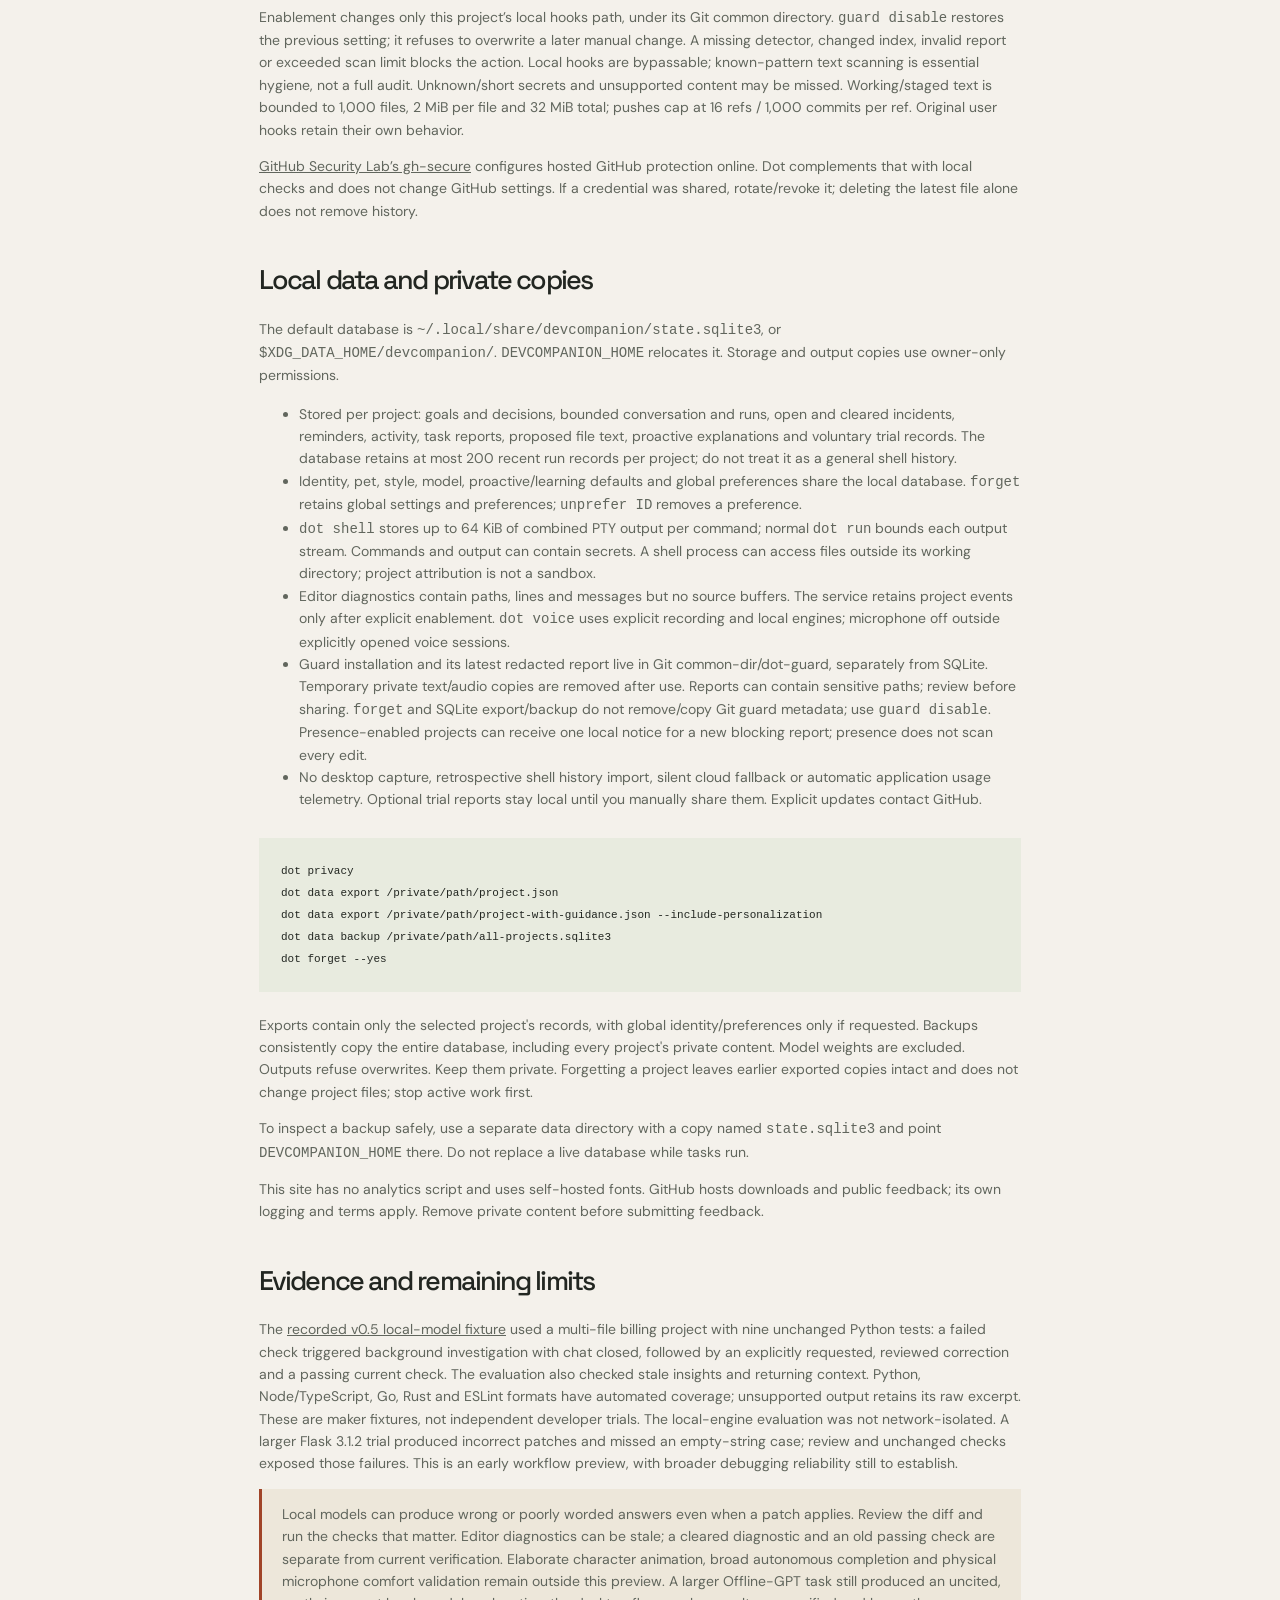
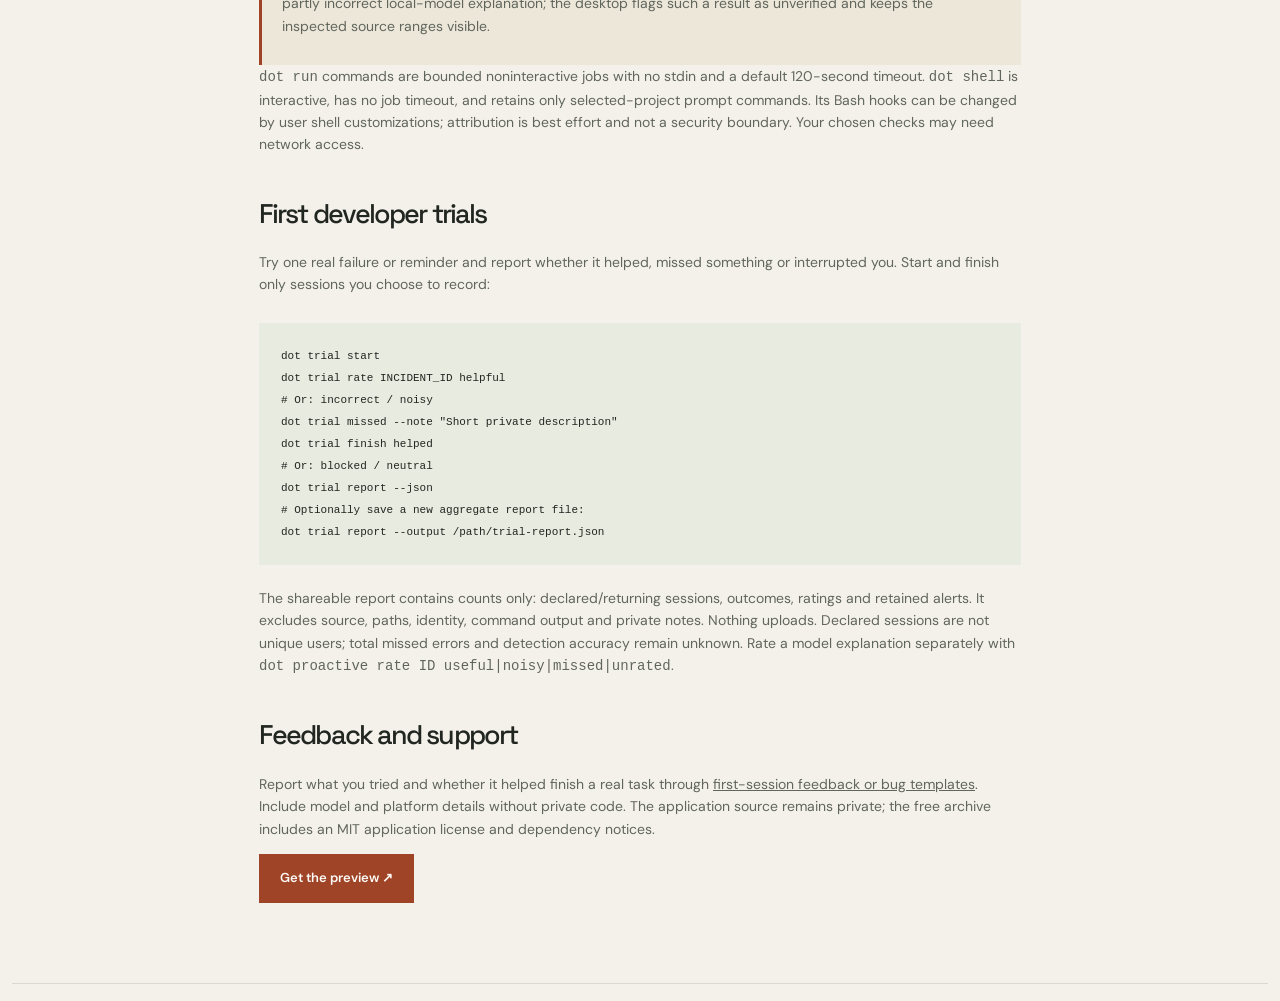
==== commit 17af0584: "Point public downloads to pet-size fix" ====
--- a/guide.html
+++ b/guide.html
@@ -4,15 +4,15 @@
 <meta name="description" content="Set up the Linux developer workflow preview: project presence, real error evidence, reviewed corrections, optional editor diagnostics and local voice.">
 <link rel="icon" href="./favicon.svg"><link rel="stylesheet" href="./fonts.css"><link rel="stylesheet" href="./style.css"></head>
 <body><a class="skip" href="#main">Skip to content</a><header class="nav wrap"><a class="brand" href="./">Dev Companion</a><nav aria-label="Main navigation"><a class="nav-cta" href="./">Back to the project ↗</a></nav></header>
-<main id="main" class="guide wrap"><p class="eyebrow">PREVIEW 0.8.3 · WORKFLOW GUIDE</p>
+<main id="main" class="guide wrap"><p class="eyebrow">PREVIEW 0.8.4 · WORKFLOW GUIDE</p>
 <h1>Your local companion,<br>close to the work.</h1>
 <p>An early Linux x86_64 workflow preview for existing Git projects. Each project, terminal session and editor workspace requires explicit enablement. A local model is needed for conversation and proposed corrections; the work desk and reminders work without inference. macOS validation is pending.</p>
 <h2 id="install">1. Verify and install the CLI</h2>
-<p>Download the archive and SHA256SUMS from the <a href="https://github.com/ashuujha/devcompanion-launch/releases/tag/v0.8.3">v0.8.3 release page</a>, then verify the downloaded archive and install:</p>
+<p>Download the archive and SHA256SUMS from the <a href="https://github.com/ashuujha/devcompanion-launch/releases/tag/v0.8.4">v0.8.4 release page</a>, then verify the downloaded archive and install:</p>
 <pre><code>sha256sum --check --ignore-missing SHA256SUMS
-tar -xzf devcompanion-0.8.3-linux-x86_64.tar.gz
+tar -xzf devcompanion-0.8.4-linux-x86_64.tar.gz
 mkdir -p "$HOME/.local/bin"
-install -m 755 devcompanion-0.8.3/devcompanion "$HOME/.local/bin/devcompanion"
+install -m 755 devcompanion-0.8.4/devcompanion "$HOME/.local/bin/devcompanion"
 export PATH="$HOME/.local/bin:$PATH"
 ln -s devcompanion "$HOME/.local/bin/dot"
 dot --version</code></pre>
@@ -20,10 +20,10 @@
 <pre><code>dot update --check
 dot update
 # A previously downloaded official archive can be used offline:
-dot update --from-archive /path/devcompanion-0.8.3-linux-x86_64.tar.gz --checksum /path/SHA256SUMS</code></pre>
+dot update --from-archive /path/devcompanion-0.8.4-linux-x86_64.tar.gz --checksum /path/SHA256SUMS</code></pre>
 <p>The explicit updater uses GitHub HTTPS, verifies the published checksum and archive layout, and replaces the installed binary atomically. It preserves memory, models and the alias, retains one previous executable and restarts a matching managed presence unit. Open chats finish with their original binary; quit and reopen to load the update. Checksums are consistency checks, not independent release signatures.</p>
 <p>Version 0.4 and earlier lack this command. After verifying the 0.6 archive, bootstrap once:</p>
-<pre><code>install -m 755 devcompanion-0.8.3/devcompanion "$HOME/.local/bin/devcompanion.new"
+<pre><code>install -m 755 devcompanion-0.8.4/devcompanion "$HOME/.local/bin/devcompanion.new"
 mv "$HOME/.local/bin/devcompanion.new" "$HOME/.local/bin/devcompanion"
 dot --version
 # Only if login presence is installed:
@@ -58,7 +58,7 @@
 # Optional launcher and graphical login presence:
 dot desktop install --login</code></pre>
 <p>The native Linux desktop uses system Python 3, PyGObject, GTK 3 and an SVG loader. On Ubuntu/Debian, missing components can be installed with <code>sudo apt install python3-gi gir1.2-gtk-3.0 librsvg2-common</code>. The CLI works without the optional desktop dependencies.</p>
-<p>Click the dot to open the quick panel; drag to move; right-click for quiet, work desk or Quit desktop. Version 0.8.3 prefers X11/XWayland before loading GTK when available, preserving an explicit display preference. <code>dot desktop check</code> reports the selected backend. GNOME/XWayland honored keep-above in the maker test; placement and keep-above vary by window manager. The Project button selects a Git workspace and asks for first-use consent. Every goal, incident, task, patch and check shares the existing local ledger.</p>
+<p>Click the dot to open the quick panel; drag to move; right-click for quiet, work desk or Quit desktop. Version 0.8.4 prefers X11/XWayland before loading GTK when available, preserving an explicit display preference. <code>dot desktop check</code> reports the selected backend. GNOME/XWayland honored keep-above in the maker test; placement and keep-above vary by window manager. The Project button selects a Git workspace and asks for first-use consent. Every goal, incident, task, patch and check shares the existing local ledger.</p>
 <p>The quick panel and work desk share a goal draft. Eight starters cover source explanation, change review, debugging, feature tracing, relevant tests, security review and planning; selecting one fills the draft without submitting work. Git status, Secret hygiene, Project map and Audit file are explicit local quick looks. The hygiene action uses the installed local detector and shows redacted known-pattern findings. The project map offers bounded file/line navigation leads, not a claim of full understanding. Audit file previews a bounded status inventory and saves only to a new filename you choose; it is not a full code or security audit.</p>
 <p>The model selector shows downloaded local completion models and saves the choice for future work. Personalize offers pixel or soft artwork, color, name, response style, 16 original characters, a saved 72–176 px size and Off/Gentle/Playful motion. Hide pet removes the character from display while keeping work accessible. The off-white/black theme has a saved night mode; switch with the desk header, quick panel, dot menu or Ctrl+Shift+N in a focused window. Hover makes a visible pet smile and follow nearby pointer movement. Gentle mode shows a sleepy expression after four idle minutes. Playful adds rare brief edge strolls only when the panel and desk are closed. GTK's reduced-animation setting suppresses motion; pet activity never starts a model request.</p>
 <p>Give companion work starts a persistent investigation. Close the panel while it works; open returned work to inspect original errors, recorded model interpretation, actual source ranges and their freshness, and the diff. Applying the current displayed patch and running a named check are separate approvals. The check dialog shows the exact argument array. Cancel, retry, revision and guarded rollback remain available. Continuity shows saved outcomes without generating a new recap. A stopped worker is shown as needing attention.</p>
@@ -115,7 +115,7 @@
 <p>Inspect each actual response before rating. Comparisons record total time, time to first text and actual prompt/output counts when Ollama provides them. Routing suggests the fastest latest response rated useful for the latest identical task, current code/context/settings and unchanged model digest. Add <code>--apply</code> to save the suggestion. It does not infer quality for other tasks or switch automatically. Loading, order and caches affect timings; these are local observations, not standardized benchmarks.</p>
 <p>CPU/auto, context, reply/task token caps, model retention and proactive cooldown are explicit controls. Lower limits can reduce context coverage and answer quality. The default requests ten-minute model retention; Ollama may unload under pressure. <code>models --task TEXT</code> gives model-generated advice; measured <code>route</code> has a separate evidence requirement.</p>
 <h2 id="editor">7. Optional VS Code diagnostics</h2>
-<p>Download <a href="https://github.com/ashuujha/devcompanion-launch/releases/download/v0.8.3/dot-developer-companion-0.1.0.vsix">dot-developer-companion-0.1.0.vsix</a>, then run <code>code --install-extension dot-developer-companion-0.1.0.vsix</code>. Open a trusted workspace in an initialized Git project and choose <strong>Dot: Enable Editor Diagnostics for Workspace</strong> from the VS Code command palette. Disable it there when finished. The extension sends bounded diagnostic messages, file paths, lines, severity and saved state; it sends no source buffers. VS Code must be open to provide diagnostics. A diagnostic can clear without a compiler or named check passing.</p>
+<p>Download <a href="https://github.com/ashuujha/devcompanion-launch/releases/download/v0.8.4/dot-developer-companion-0.1.0.vsix">dot-developer-companion-0.1.0.vsix</a>, then run <code>code --install-extension dot-developer-companion-0.1.0.vsix</code>. Open a trusted workspace in an initialized Git project and choose <strong>Dot: Enable Editor Diagnostics for Workspace</strong> from the VS Code command palette. Disable it there when finished. The extension sends bounded diagnostic messages, file paths, lines, severity and saved state; it sends no source buffers. VS Code must be open to provide diagnostics. A diagnostic can clear without a compiler or named check passing.</p>
 <h2 id="voice">8. Optional local voice</h2>
 <p><code>dot voice setup</code> installs local English Whisper/Piper once. <code>dot voice status</code> reports readiness. <code>/voice</code> or <code>dot voice chat</code> opens voice mode: the first turn records, then <strong>Enter</strong> records each follow-up. Enter also finishes a recording early. <strong>q + Enter</strong>, “exit voice”, “stop listening”, or <strong>Ctrl+C</strong> ends the session. <code>/voice once</code> or <code>dot voice ask --once</code> records one turn; <code>--audio question.wav</code> uses a file.</p>
 <p><code>dot voice chat --continuous</code> or <code>/voice continuous</code> listens again after replies until exit. The microphone pauses during transcription, reasoning and playback. A simple energy gate skips silence; noisy rooms still need care. It is turn-based speech, with no wake word or interruption during playback. Windows default to 12 seconds (maximum 30); recording stays off outside explicitly opened voice mode. Tests cover two turns, silence and microphone-child cancellation using controlled audio tools. Physical microphone selection, room noise and playback comfort still need hands-on validation.</p>
